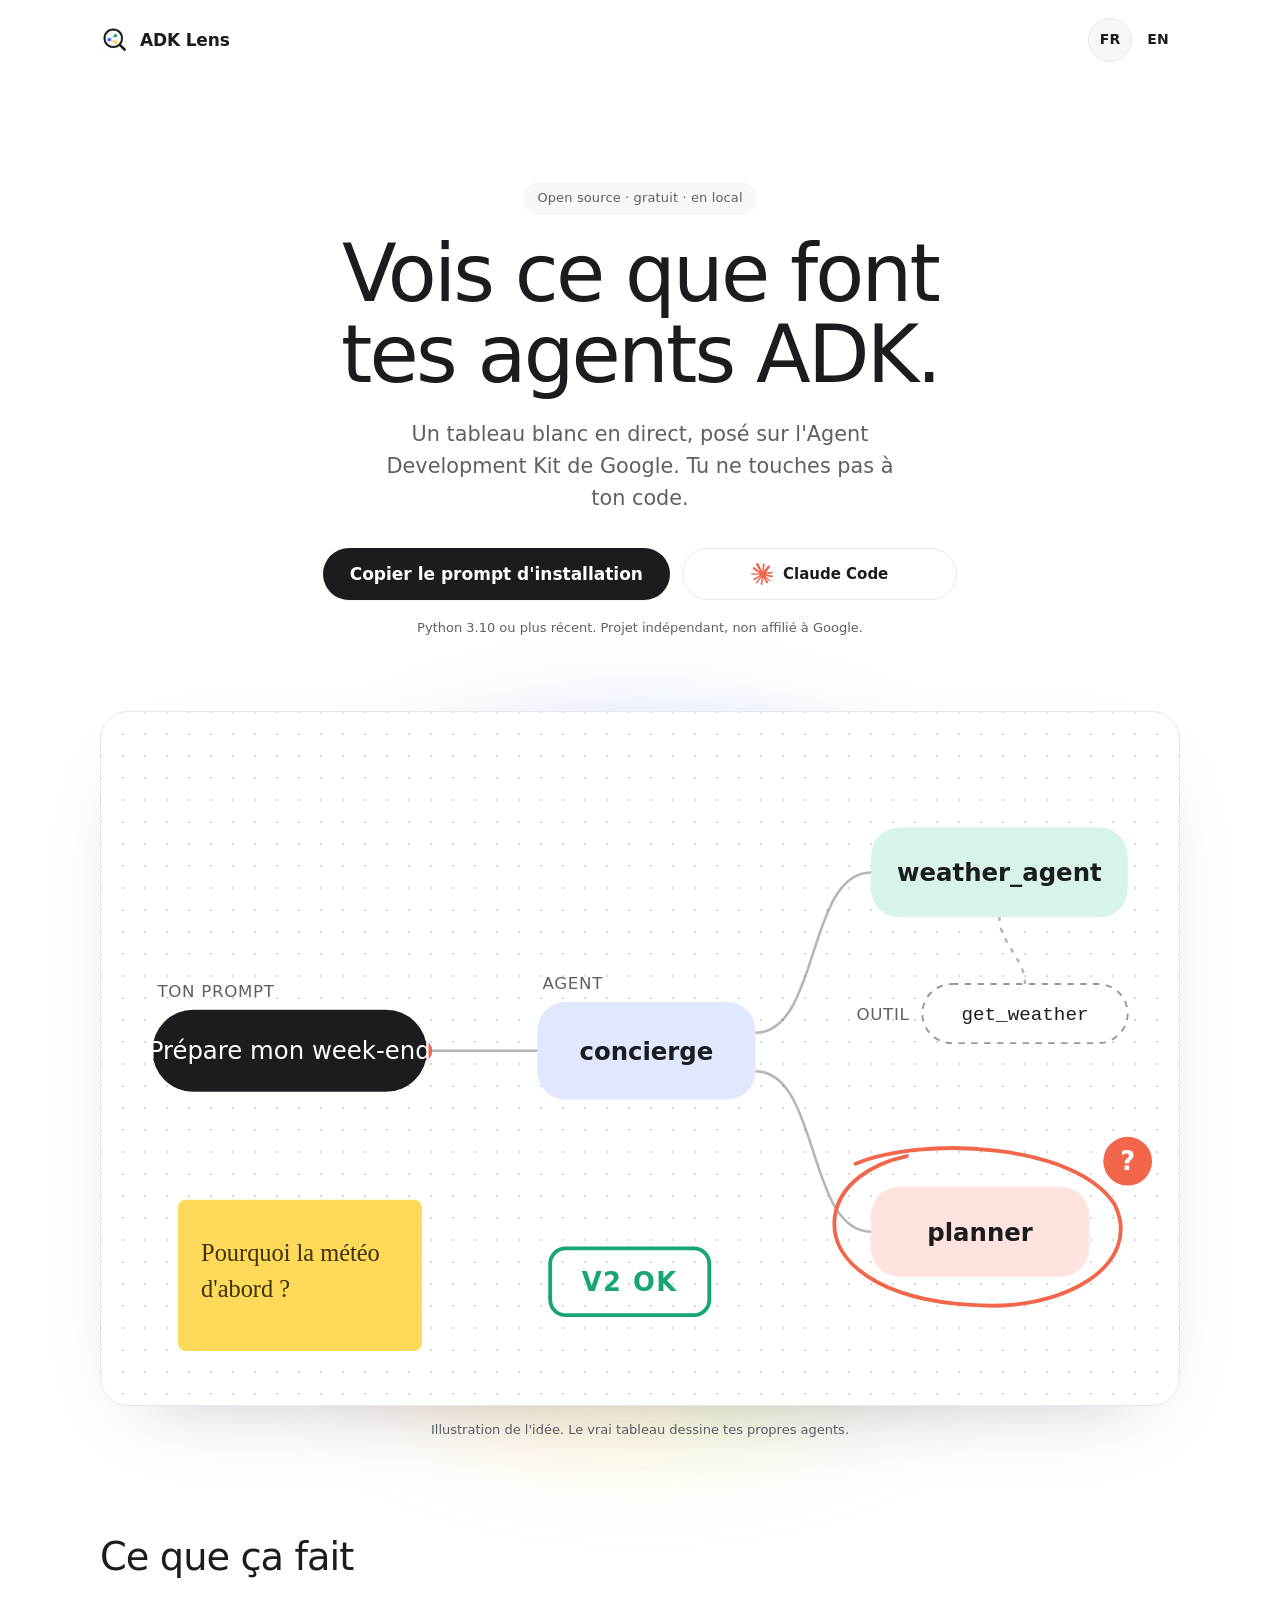
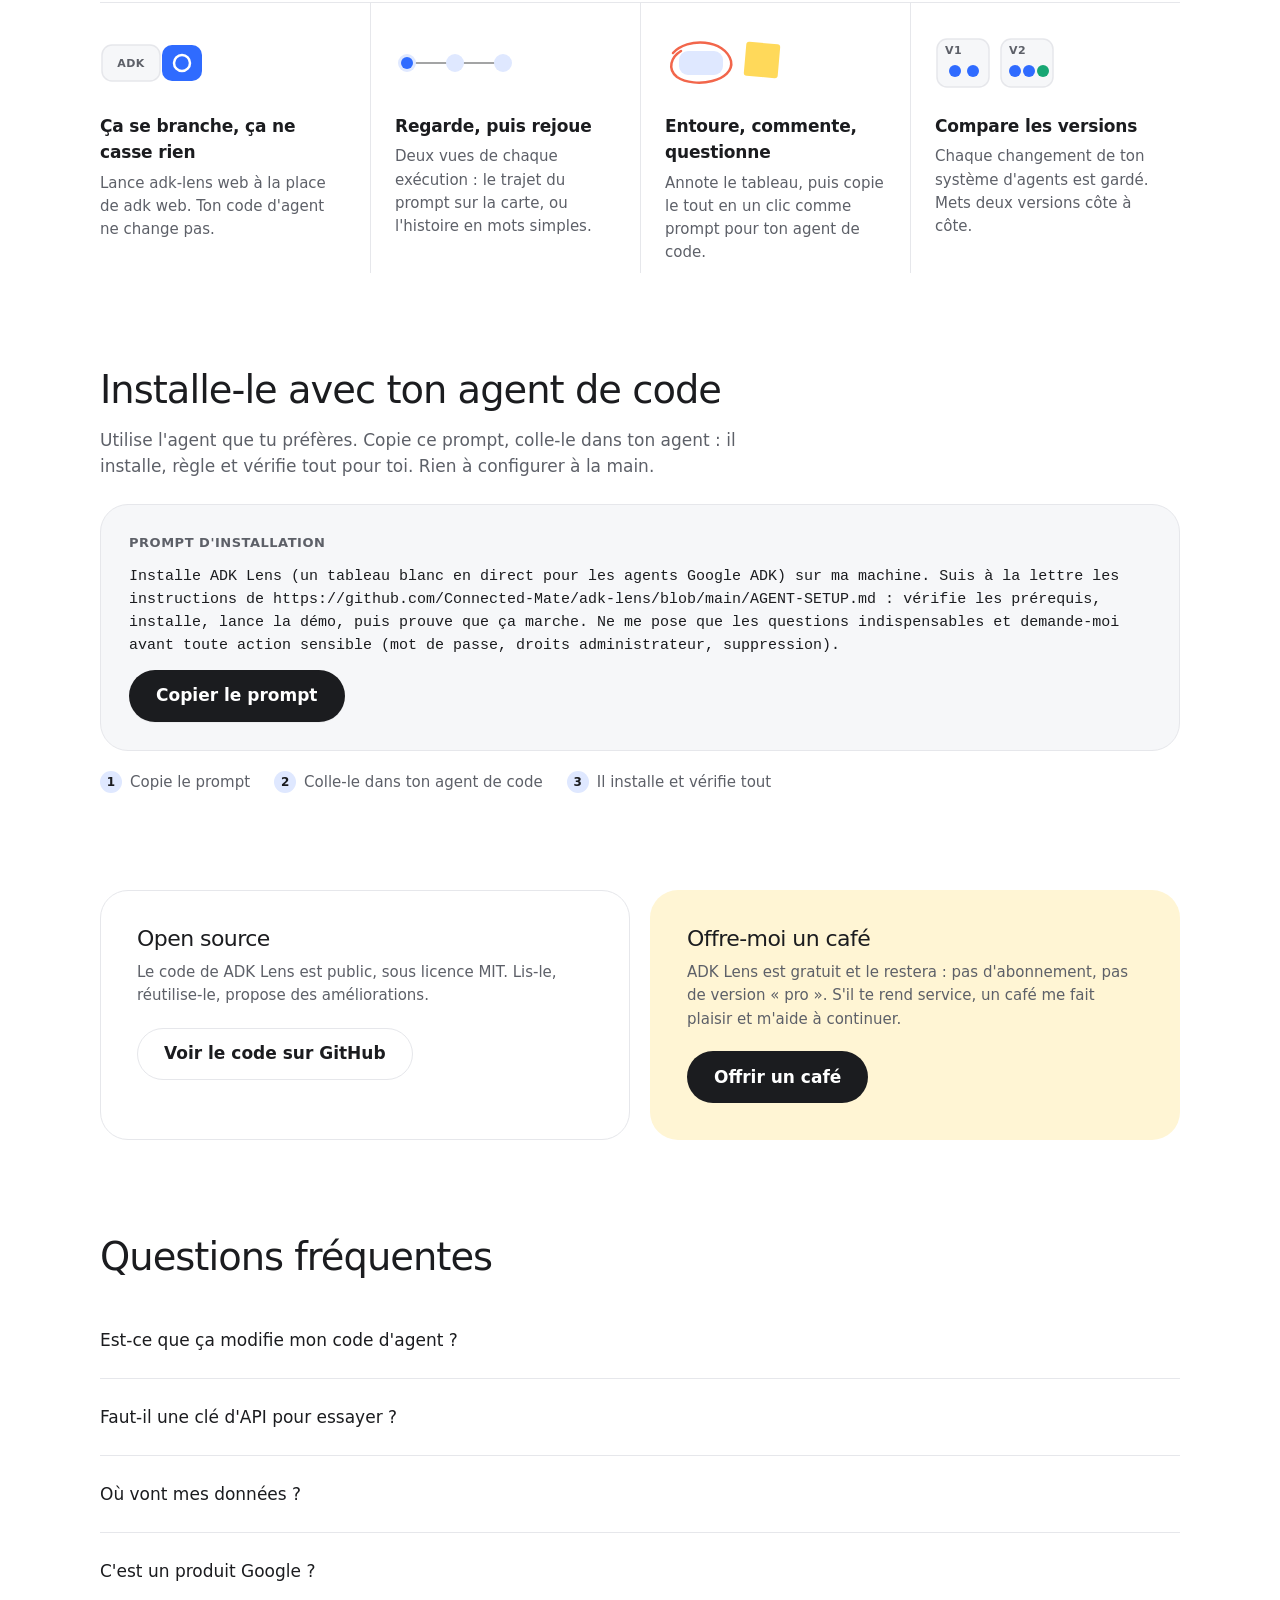
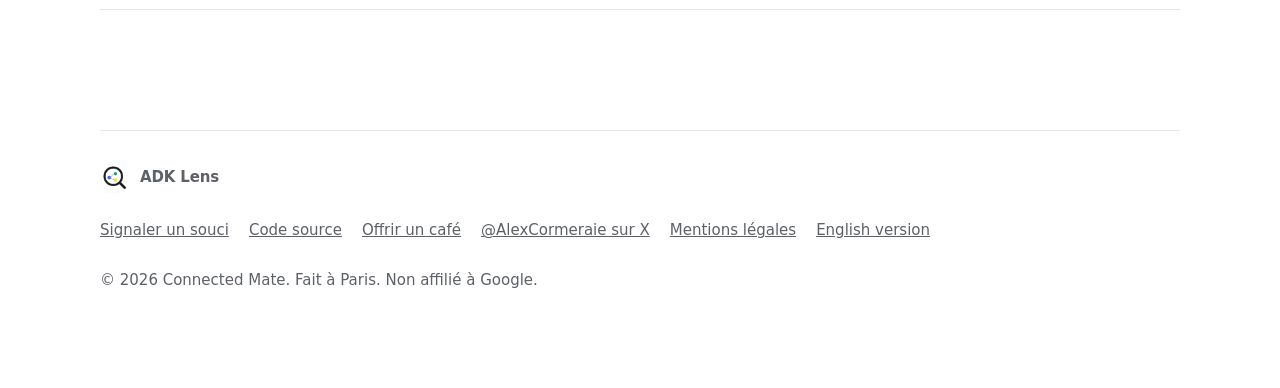
==== docs/fr/index.html @ df06738f "Add public site (EN + FR), agent setup guide and ads kit Co-Authored-By: Claude Fable 5.2 <noreply@a" ====
<!DOCTYPE html>
<html lang="fr" class="no-js">
<head>
<meta charset="utf-8">
<meta name="viewport" content="width=device-width, initial-scale=1, viewport-fit=cover">
<title>ADK Lens — Le tableau blanc en direct de tes agents ADK</title>
<meta name="description" content="ADK Lens affiche en direct la carte de tes agents ADK, rejoue chaque exécution et transforme tes notes en prompt. Open source, en local.">
<meta name="color-scheme" content="light dark">
<link rel="canonical" href="https://connected-mate.github.io/adk-lens/fr/">
<link rel="alternate" hreflang="fr" href="https://connected-mate.github.io/adk-lens/fr/">
<link rel="alternate" hreflang="en" href="https://connected-mate.github.io/adk-lens/">
<link rel="alternate" hreflang="x-default" href="https://connected-mate.github.io/adk-lens/">
<link rel="icon" href="../assets/favicon-32.png" sizes="32x32" type="image/png">
<link rel="icon" href="../assets/icon-192.png" sizes="192x192" type="image/png">
<link rel="apple-touch-icon" href="../assets/apple-touch-icon.png">
<link rel="manifest" href="../site.webmanifest">
<meta property="og:type" content="website">
<meta property="og:site_name" content="ADK Lens">
<meta property="og:locale" content="fr_FR">
<meta property="og:locale:alternate" content="en_US">
<meta property="og:url" content="https://connected-mate.github.io/adk-lens/fr/">
<meta property="og:title" content="ADK Lens — Le tableau blanc en direct de tes agents ADK">
<meta property="og:description" content="ADK Lens affiche en direct la carte de tes agents ADK, rejoue chaque exécution et transforme tes notes en prompt. Open source, en local.">
<meta property="og:image" content="https://connected-mate.github.io/adk-lens/assets/og-fr.jpg">
<meta property="og:image:width" content="1200">
<meta property="og:image:height" content="630">
<meta property="og:image:alt" content="ADK Lens : le tableau blanc en direct de tes agents ADK">
<meta name="twitter:card" content="summary_large_image">
<meta name="twitter:title" content="ADK Lens — Le tableau blanc en direct de tes agents ADK">
<meta name="twitter:description" content="ADK Lens affiche en direct la carte de tes agents ADK, rejoue chaque exécution et transforme tes notes en prompt. Open source, en local.">
<meta name="twitter:image" content="https://connected-mate.github.io/adk-lens/assets/og-fr.jpg">
<link rel="stylesheet" href="../style.css">
<link rel="stylesheet" href="../lens.css">
<style>@media (prefers-color-scheme: light){:root{--accent:#2f6bff;--accent-ink:#ffffff;--bg:#ffffff;--ink:#1b1c1f}}@media (prefers-color-scheme: dark){:root{--bg:#101216;--ink:#eceef2}}</style>
<script>
document.documentElement.classList.replace('no-js', 'js');
</script>
<script type="application/ld+json">
{
  "@context": "https://schema.org",
  "@type": "SoftwareApplication",
  "name": "ADK Lens",
  "applicationCategory": "DeveloperApplication",
  "operatingSystem": "Python 3.10 ou plus récent. Projet indépendant, non affilié à Google.",
  "description": "ADK Lens affiche en direct la carte de tes agents ADK, rejoue chaque exécution et transforme tes notes en prompt. Open source, en local.",
  "url": "https://connected-mate.github.io/adk-lens/fr/",
  "image": "https://connected-mate.github.io/adk-lens/assets/og-fr.jpg",
  "inLanguage": [
    "fr",
    "en"
  ],
  "isAccessibleForFree": true,
  "publisher": {
    "@type": "Organization",
    "name": "Connected Mate",
    "url": "https://connectedmate.com"
  },
  "author": {
    "@type": "Person",
    "name": "Alexandre Cormeraie",
    "url": "https://cormeraie.fr"
  },
  "offers": {
    "@type": "Offer",
    "price": "0",
    "priceCurrency": "EUR"
  },
  "license": "https://spdx.org/licenses/MIT.html",
  "codeRepository": "https://github.com/Connected-Mate/adk-lens"
}
</script>
</head>
<body>
<a class="skip" href="#content">Aller au contenu</a>
<header class="wrap top">
  <a class="mark" href="./" aria-label="ADK Lens, accueil"><img src="../assets/icon-192.png" alt="" width="30" height="30"><span>ADK Lens</span></a>
  <nav class="langs" aria-label="Langue">
    <span aria-current="true">FR</span>
    <a href="../" data-lang="en" data-lang-key="adk-lens-lang" hreflang="en" lang="en" aria-label="English version">EN</a>
  </nav>
</header>
<main id="content">
<section class="wrap hero" aria-labelledby="title">
  <p class="badge">Open source · gratuit · en local</p>
  <h1 class="display" id="title">Vois ce que font tes agents ADK.</h1>
  <p class="lede">Un tableau blanc en direct, posé sur l&#x27;Agent Development Kit de Google. Tu ne touches pas à ton code.</p>
  <div class="cta"><button class="btn btn--go btn--lg" type="button" data-copy="Installe ADK Lens (un tableau blanc en direct pour les agents Google ADK) sur ma machine. Suis à la lettre les instructions de https://github.com/Connected-Mate/adk-lens/blob/main/AGENT-SETUP.md : vérifie les prérequis, installe, lance la démo, puis prouve que ça marche. Ne me pose que les questions indispensables et demande-moi avant toute action sensible (mot de passe, droits administrateur, suppression)." data-copied="Prompt copié — colle-le dans ton agent">Copier le prompt d'installation</button><div class="rot"><div class="rot__list" aria-hidden="true"><span class="rot__item"><svg viewBox="0 0 24 24" width="22" height="22" fill="currentColor" aria-hidden="true" focusable="false"><path d="m4.7144 15.9555 4.7174-2.6471.079-.2307-.079-.1275h-.2307l-.7893-.0486-2.6956-.0729-2.3375-.0971-2.2646-.1214-.5707-.1215-.5343-.7042.0546-.3522.4797-.3218.686.0608 1.5179.1032 2.2767.1578 1.6514.0972 2.4468.255h.3886l.0546-.1579-.1336-.0971-.1032-.0972L6.973 9.8356l-2.55-1.6879-1.3356-.9714-.7225-.4918-.3643-.4614-.1578-1.0078.6557-.7225.8803.0607.2246.0607.8925.686 1.9064 1.4754 2.4893 1.8336.3643.3035.1457-.1032.0182-.0728-.164-.2733-1.3539-2.4467-1.445-2.4893-.6435-1.032-.17-.6194c-.0607-.255-.1032-.4674-.1032-.7285L6.287.1335 6.6997 0l.9957.1336.419.3642.6192 1.4147 1.0018 2.2282 1.5543 3.0296.4553.8985.2429.8318.091.255h.1579v-.1457l.1275-1.706.2368-2.0947.2307-2.6957.0789-.7589.3764-.9107.7468-.4918.5828.2793.4797.686-.0668.4433-.2853 1.8517-.5586 2.9021-.3643 1.9429h.2125l.2429-.2429.9835-1.3053 1.6514-2.0643.7286-.8196.85-.9046.5464-.4311h1.0321l.759 1.1293-.34 1.1657-1.0625 1.3478-.8804 1.1414-1.2628 1.7-.7893 1.36.0729.1093.1882-.0183 2.8535-.607 1.5421-.2794 1.8396-.3157.8318.3886.091.3946-.3278.8075-1.967.4857-2.3072.4614-3.4364.8136-.0425.0304.0486.0607 1.5482.1457.6618.0364h1.621l3.0175.2247.7892.522.4736.6376-.079.4857-1.2142.6193-1.6393-.3886-3.825-.9107-1.3113-.3279h-.1822v.1093l1.0929 1.0686 2.0035 1.8092 2.5075 2.3314.1275.5768-.3218.4554-.34-.0486-2.2039-1.6575-.85-.7468-1.9246-1.621h-.1275v.17l.4432.6496 2.3436 3.5214.1214 1.0807-.17.3521-.6071.2125-.6679-.1214-1.3721-1.9246L14.38 17.959l-1.1414-1.9428-.1397.079-.674 7.2552-.3156.3703-.7286.2793-.6071-.4614-.3218-.7468.3218-1.4753.3886-1.9246.3157-1.53.2853-1.9004.17-.6314-.0121-.0425-.1397.0182-1.4328 1.9672-2.1796 2.9446-1.7243 1.8456-.4128.164-.7164-.3704.0667-.6618.4008-.5889 2.386-3.0357 1.4389-1.882.929-1.0868-.0062-.1579h-.0546l-6.3385 4.1164-1.1293.1457-.4857-.4554.0608-.7467.2307-.2429 1.9064-1.3114Z"/></svg>Claude Code</span><span class="rot__item"><svg viewBox="0 0 24 24" width="22" height="22" fill="currentColor" aria-hidden="true" focusable="false"><path d="M22.2819 9.8211a5.9847 5.9847 0 0 0-.5157-4.9108 6.0462 6.0462 0 0 0-6.5098-2.9A6.0651 6.0651 0 0 0 4.9807 4.1818a5.9847 5.9847 0 0 0-3.9977 2.9 6.0462 6.0462 0 0 0 .7427 7.0966 5.98 5.98 0 0 0 .511 4.9107 6.051 6.051 0 0 0 6.5146 2.9001A5.9847 5.9847 0 0 0 13.2599 24a6.0557 6.0557 0 0 0 5.7718-4.2058 5.9894 5.9894 0 0 0 3.9977-2.9001 6.0557 6.0557 0 0 0-.7475-7.0729zm-9.022 12.6081a4.4755 4.4755 0 0 1-2.8764-1.0408l.1419-.0804 4.7783-2.7582a.7948.7948 0 0 0 .3927-.6813v-6.7369l2.02 1.1686a.071.071 0 0 1 .038.052v5.5826a4.504 4.504 0 0 1-4.4945 4.4944zm-9.6607-4.1254a4.4708 4.4708 0 0 1-.5346-3.0137l.142.0852 4.783 2.7582a.7712.7712 0 0 0 .7806 0l5.8428-3.3685v2.3324a.0804.0804 0 0 1-.0332.0615L9.74 19.9502a4.4992 4.4992 0 0 1-6.1408-1.6464zM2.3408 7.8956a4.485 4.485 0 0 1 2.3655-1.9728V11.6a.7664.7664 0 0 0 .3879.6765l5.8144 3.3543-2.0201 1.1685a.0757.0757 0 0 1-.071 0l-4.8303-2.7865A4.504 4.504 0 0 1 2.3408 7.872zm16.5963 3.8558L13.1038 8.364 15.1192 7.2a.0757.0757 0 0 1 .071 0l4.8303 2.7913a4.4944 4.4944 0 0 1-.6765 8.1042v-5.6772a.79.79 0 0 0-.407-.667zm2.0107-3.0231l-.142-.0852-4.7735-2.7818a.7759.7759 0 0 0-.7854 0L9.409 9.2297V6.8974a.0662.0662 0 0 1 .0284-.0615l4.8303-2.7866a4.4992 4.4992 0 0 1 6.6802 4.66zM8.3065 12.863l-2.02-1.1638a.0804.0804 0 0 1-.038-.0567V6.0742a4.4992 4.4992 0 0 1 7.3757-3.4537l-.142.0805L8.704 5.459a.7948.7948 0 0 0-.3927.6813zm1.0976-2.3654l2.602-1.4998 2.6069 1.4998v2.9994l-2.5974 1.4997-2.6067-1.4997Z"/></svg>Codex</span><span class="rot__item"><svg viewBox="0 0 24 24" width="22" height="22" fill="currentColor" aria-hidden="true" focusable="false"><path d="M11.04 19.32Q12 21.51 12 24q0-2.49.93-4.68.96-2.19 2.58-3.81t3.81-2.55Q21.51 12 24 12q-2.49 0-4.68-.93a12.3 12.3 0 0 1-3.81-2.58 12.3 12.3 0 0 1-2.58-3.81Q12 2.49 12 0q0 2.49-.96 4.68-.93 2.19-2.55 3.81a12.3 12.3 0 0 1-3.81 2.58Q2.49 12 0 12q2.49 0 4.68.96 2.19.93 3.81 2.55t2.55 3.81"/></svg>Antigravity · Gemini CLI</span><span class="rot__item"><span class="rot__mono">C</span>Cursor</span><span class="rot__item"><svg viewBox="0 0 24 24" width="22" height="22" fill="currentColor" aria-hidden="true" focusable="false"><path d="M23.922 16.997C23.061 18.492 18.063 22.02 12 22.02 5.937 22.02.939 18.492.078 16.997A.641.641 0 0 1 0 16.741v-2.869a.883.883 0 0 1 .053-.22c.372-.935 1.347-2.292 2.605-2.656.167-.429.414-1.055.644-1.517a10.098 10.098 0 0 1-.052-1.086c0-1.331.282-2.499 1.132-3.368.397-.406.89-.717 1.474-.952C7.255 2.937 9.248 1.98 11.978 1.98c2.731 0 4.767.957 6.166 2.093.584.235 1.077.546 1.474.952.85.869 1.132 2.037 1.132 3.368 0 .368-.014.733-.052 1.086.23.462.477 1.088.644 1.517 1.258.364 2.233 1.721 2.605 2.656a.841.841 0 0 1 .053.22v2.869a.641.641 0 0 1-.078.256Zm-11.75-5.992h-.344a4.359 4.359 0 0 1-.355.508c-.77.947-1.918 1.492-3.508 1.492-1.725 0-2.989-.359-3.782-1.259a2.137 2.137 0 0 1-.085-.104L4 11.746v6.585c1.435.779 4.514 2.179 8 2.179 3.486 0 6.565-1.4 8-2.179v-6.585l-.098-.104s-.033.045-.085.104c-.793.9-2.057 1.259-3.782 1.259-1.59 0-2.738-.545-3.508-1.492a4.359 4.359 0 0 1-.355-.508Zm2.328 3.25c.549 0 1 .451 1 1v2c0 .549-.451 1-1 1-.549 0-1-.451-1-1v-2c0-.549.451-1 1-1Zm-5 0c.549 0 1 .451 1 1v2c0 .549-.451 1-1 1-.549 0-1-.451-1-1v-2c0-.549.451-1 1-1Zm3.313-6.185c.136 1.057.403 1.913.878 2.497.442.544 1.134.938 2.344.938 1.573 0 2.292-.337 2.657-.751.384-.435.558-1.15.558-2.361 0-1.14-.243-1.847-.705-2.319-.477-.488-1.319-.862-2.824-1.025-1.487-.161-2.192.138-2.533.529-.269.307-.437.808-.438 1.578v.021c0 .265.021.562.063.893Zm-1.626 0c.042-.331.063-.628.063-.894v-.02c-.001-.77-.169-1.271-.438-1.578-.341-.391-1.046-.69-2.533-.529-1.505.163-2.347.537-2.824 1.025-.462.472-.705 1.179-.705 2.319 0 1.211.175 1.926.558 2.361.365.414 1.084.751 2.657.751 1.21 0 1.902-.394 2.344-.938.475-.584.742-1.44.878-2.497Z"/></svg>GitHub Copilot</span><span class="rot__item"><svg viewBox="0 0 24 24" width="22" height="22" fill="currentColor" aria-hidden="true" focusable="false"><path d="M23.55 5.067c-1.2038-.002-2.1806.973-2.1806 2.1765v4.8676c0 .972-.8035 1.7594-1.7597 1.7594-.568 0-1.1352-.286-1.4718-.7659l-4.9713-7.1003c-.4125-.5896-1.0837-.941-1.8103-.941-1.1334 0-2.1533.9635-2.1533 2.153v4.8957c0 .972-.7969 1.7594-1.7596 1.7594-.57 0-1.1363-.286-1.4728-.7658L.4076 5.1598C.2822 4.9798 0 5.0688 0 5.2882v4.2452c0 .2147.0656.4228.1884.599l5.4748 7.8183c.3234.462.8006.8052 1.3509.9298 1.3771.313 2.6446-.747 2.6446-2.0977v-4.893c0-.972.7875-1.7593 1.7596-1.7593h.003a1.798 1.798 0 0 1 1.4718.7658l4.9723 7.0994c.4135.5905 1.05.941 1.8093.941 1.1587 0 2.1515-.9645 2.1515-2.153v-4.8948c0-.972.7875-1.7594 1.7596-1.7594h.194a.22.22 0 0 0 .2204-.2202v-4.622a.22.22 0 0 0-.2203-.2203Z"/></svg>Windsurf</span><span class="rot__item"><span class="rot__mono">+</span>n&#x27;importe quel agent</span><span class="rot__item rot__item--dup"><svg viewBox="0 0 24 24" width="22" height="22" fill="currentColor" aria-hidden="true" focusable="false"><path d="m4.7144 15.9555 4.7174-2.6471.079-.2307-.079-.1275h-.2307l-.7893-.0486-2.6956-.0729-2.3375-.0971-2.2646-.1214-.5707-.1215-.5343-.7042.0546-.3522.4797-.3218.686.0608 1.5179.1032 2.2767.1578 1.6514.0972 2.4468.255h.3886l.0546-.1579-.1336-.0971-.1032-.0972L6.973 9.8356l-2.55-1.6879-1.3356-.9714-.7225-.4918-.3643-.4614-.1578-1.0078.6557-.7225.8803.0607.2246.0607.8925.686 1.9064 1.4754 2.4893 1.8336.3643.3035.1457-.1032.0182-.0728-.164-.2733-1.3539-2.4467-1.445-2.4893-.6435-1.032-.17-.6194c-.0607-.255-.1032-.4674-.1032-.7285L6.287.1335 6.6997 0l.9957.1336.419.3642.6192 1.4147 1.0018 2.2282 1.5543 3.0296.4553.8985.2429.8318.091.255h.1579v-.1457l.1275-1.706.2368-2.0947.2307-2.6957.0789-.7589.3764-.9107.7468-.4918.5828.2793.4797.686-.0668.4433-.2853 1.8517-.5586 2.9021-.3643 1.9429h.2125l.2429-.2429.9835-1.3053 1.6514-2.0643.7286-.8196.85-.9046.5464-.4311h1.0321l.759 1.1293-.34 1.1657-1.0625 1.3478-.8804 1.1414-1.2628 1.7-.7893 1.36.0729.1093.1882-.0183 2.8535-.607 1.5421-.2794 1.8396-.3157.8318.3886.091.3946-.3278.8075-1.967.4857-2.3072.4614-3.4364.8136-.0425.0304.0486.0607 1.5482.1457.6618.0364h1.621l3.0175.2247.7892.522.4736.6376-.079.4857-1.2142.6193-1.6393-.3886-3.825-.9107-1.3113-.3279h-.1822v.1093l1.0929 1.0686 2.0035 1.8092 2.5075 2.3314.1275.5768-.3218.4554-.34-.0486-2.2039-1.6575-.85-.7468-1.9246-1.621h-.1275v.17l.4432.6496 2.3436 3.5214.1214 1.0807-.17.3521-.6071.2125-.6679-.1214-1.3721-1.9246L14.38 17.959l-1.1414-1.9428-.1397.079-.674 7.2552-.3156.3703-.7286.2793-.6071-.4614-.3218-.7468.3218-1.4753.3886-1.9246.3157-1.53.2853-1.9004.17-.6314-.0121-.0425-.1397.0182-1.4328 1.9672-2.1796 2.9446-1.7243 1.8456-.4128.164-.7164-.3704.0667-.6618.4008-.5889 2.386-3.0357 1.4389-1.882.929-1.0868-.0062-.1579h-.0546l-6.3385 4.1164-1.1293.1457-.4857-.4554.0608-.7467.2307-.2429 1.9064-1.3114Z"/></svg>Claude Code</span></div><span class="sr-only">Fonctionne avec Claude Code, Codex, Antigravity et Gemini CLI, Cursor, GitHub Copilot, Windsurf, ou n&#x27;importe quel agent de code.</span></div></div>
  <p class="fine">Python 3.10 ou plus récent. Projet indépendant, non affilié à Google.</p>
  <p class="fine" data-download-note hidden></p>
  <figure class="board"><div class="board__frame"><svg viewBox="0 0 840 540" role="img" aria-label="Illustration : un tableau blanc où un prompt passe d&#x27;un agent à l&#x27;autre, avec un post-it, un agent entouré et un tampon de version.">
  <path class="b-line" d="M250 264 L340 264"/>
  <path class="b-line" d="M510 250 C560 250 550 125 600 125"/>
  <path class="b-line" d="M510 280 C560 280 550 405 600 405"/>
  <path class="b-line" d="M700 160 C700 180 720 192 720 212" stroke-dasharray="2 7"/>
  <circle class="b-dot b-dot--a" r="8"/>
  <circle class="b-dot b-dot--b" r="8"/>
  <text class="b-sub" x="44" y="222">TON PROMPT</text>
  <g class="b-node b-prompt"><rect x="40" y="232" width="214" height="64" rx="32"/><text x="147" y="270" text-anchor="middle">Prépare mon week-end</text></g>
  <text class="b-sub" x="344" y="216">AGENT</text>
  <g class="b-node b-blue"><rect x="340" y="226" width="170" height="76" rx="22"/><rect class="b-ring b-ring--1" x="334" y="220" width="182" height="88" rx="27"/><text x="425" y="271" text-anchor="middle">concierge</text></g>
  <g class="b-node b-green"><rect x="600" y="90" width="200" height="70" rx="22"/><rect class="b-ring b-ring--2" x="594" y="84" width="212" height="82" rx="27"/><text x="700" y="132" text-anchor="middle">weather_agent</text></g>
  <g class="b-node b-tool"><rect x="640" y="212" width="160" height="46" rx="23"/><text x="720" y="240" text-anchor="middle">get_weather</text></g>
  <text class="b-sub" x="630" y="240" text-anchor="end">OUTIL</text>
  <g class="b-node b-coral"><rect x="600" y="370" width="170" height="70" rx="22"/><rect class="b-ring b-ring--3" x="594" y="364" width="182" height="82" rx="27"/><text x="685" y="412" text-anchor="middle">planner</text></g>
  <path class="b-circle" d="M588 352 C640 330 760 336 790 384 C812 430 752 468 678 462 C610 458 566 430 572 392 C576 368 600 352 628 346"/>
  <g class="b-q"><circle cx="800" cy="350" r="19"/><text x="800" y="357" text-anchor="middle">?</text></g>
  <g class="b-sticky"><rect x="60" y="380" width="190" height="118" rx="6"/><text x="78" y="428">Pourquoi la météo</text><text x="78" y="456">d&#x27;abord ?</text></g>
  <g class="b-stamp"><rect x="350" y="418" width="124" height="52" rx="12"/><text x="412" y="451" text-anchor="middle">V2 OK</text></g>
</svg></div><figcaption>Illustration de l&#x27;idée. Le vrai tableau dessine tes propres agents.</figcaption></figure>
</section>
<section class="wrap section" id="features" data-reveal aria-labelledby="features-title">
  <h2 class="h2" id="features-title">Ce que ça fait</h2>
  <ul class="features" role="list">
    <li class="feature"><svg viewBox="0 0 120 64" aria-hidden="true"><rect class="m-paper" x="2" y="14" width="58" height="36" rx="10"/><text class="m-txt" x="31" y="36" text-anchor="middle">ADK</text><g class="m-plug"><rect class="m-blue" x="62" y="14" width="40" height="36" rx="10"/><circle cx="82" cy="32" r="8" fill="none" stroke="#fff" stroke-width="2.5"/></g></svg><h3>Ça se branche, ça ne casse rien</h3><p>Lance adk-lens web à la place de adk web. Ton code d&#x27;agent ne change pas.</p></li>
    <li class="feature"><svg viewBox="0 0 120 64" aria-hidden="true"><path class="m-stroke" d="M12 32 H108"/><circle class="m-soft" cx="12" cy="32" r="9"/><circle class="m-soft" cx="60" cy="32" r="9"/><circle class="m-soft" cx="108" cy="32" r="9"/><circle class="m-blue m-run" cx="12" cy="32" r="6"/></svg><h3>Regarde, puis rejoue</h3><p>Deux vues de chaque exécution : le trajet du prompt sur la carte, ou l&#x27;histoire en mots simples.</p></li>
    <li class="feature"><svg viewBox="0 0 120 64" aria-hidden="true"><rect class="m-soft" x="14" y="20" width="44" height="24" rx="9"/><path class="m-draw" d="M8 22 C22 6 60 8 66 30 C70 50 30 58 12 46 C2 38 6 26 16 20"/><rect class="m-yellow" x="80" y="12" width="34" height="34" rx="3" transform="rotate(5 97 29)"/></svg><h3>Entoure, commente, questionne</h3><p>Annote le tableau, puis copie le tout en un clic comme prompt pour ton agent de code.</p></li>
    <li class="feature"><svg viewBox="0 0 120 64" aria-hidden="true"><rect class="m-paper" x="2" y="8" width="52" height="48" rx="10"/><rect class="m-paper" x="66" y="8" width="52" height="48" rx="10"/><text class="m-txt" x="10" y="23">V1</text><text class="m-txt" x="74" y="23">V2</text><circle class="m-blue" cx="20" cy="40" r="6"/><circle class="m-blue" cx="38" cy="40" r="6"/><circle class="m-blue" cx="80" cy="40" r="6"/><circle class="m-blue" cx="94" cy="40" r="6"/><circle class="m-green m-blink" cx="108" cy="40" r="6"/></svg><h3>Compare les versions</h3><p>Chaque changement de ton système d&#x27;agents est gardé. Mets deux versions côte à côte.</p></li>
  </ul>
</section>
<section class="wrap section" id="shots" data-shots hidden aria-labelledby="shots-title">
  <h2 class="h2" id="shots-title">En vrai</h2>
  <div class="shots">
    <figure class="shot" data-shot="../assets/shot-map.png" data-alt="Capture d&#x27;ADK Lens : la carte des agents et des outils." hidden><figcaption>La carte de tes agents et de tes outils.</figcaption></figure>
    <figure class="shot" data-shot="../assets/shot-linear.png" data-alt="Capture d&#x27;ADK Lens : la vue linéaire d&#x27;une exécution." hidden><figcaption>Une exécution, racontée en mots simples.</figcaption></figure>
    <figure class="shot" data-shot="../assets/shot-notes.png" data-alt="Capture d&#x27;ADK Lens : des notes sur le tableau." hidden><figcaption>Tes notes, prêtes à copier comme prompt.</figcaption></figure>
  </div>
</section>
<section class="wrap section agent-setup" id="agent" aria-labelledby="agent-title" data-reveal>
  <h2 class="h2" id="agent-title">Installe-le avec ton agent de code</h2>
  <p class="section__lede">Utilise l'agent que tu préfères. Copie ce prompt, colle-le dans ton agent : il installe, règle et vérifie tout pour toi. Rien à configurer à la main.</p>
  <ul class="agents" role="list"><li class="agent"><svg viewBox="0 0 24 24" width="22" height="22" fill="currentColor" aria-hidden="true" focusable="false"><path d="m4.7144 15.9555 4.7174-2.6471.079-.2307-.079-.1275h-.2307l-.7893-.0486-2.6956-.0729-2.3375-.0971-2.2646-.1214-.5707-.1215-.5343-.7042.0546-.3522.4797-.3218.686.0608 1.5179.1032 2.2767.1578 1.6514.0972 2.4468.255h.3886l.0546-.1579-.1336-.0971-.1032-.0972L6.973 9.8356l-2.55-1.6879-1.3356-.9714-.7225-.4918-.3643-.4614-.1578-1.0078.6557-.7225.8803.0607.2246.0607.8925.686 1.9064 1.4754 2.4893 1.8336.3643.3035.1457-.1032.0182-.0728-.164-.2733-1.3539-2.4467-1.445-2.4893-.6435-1.032-.17-.6194c-.0607-.255-.1032-.4674-.1032-.7285L6.287.1335 6.6997 0l.9957.1336.419.3642.6192 1.4147 1.0018 2.2282 1.5543 3.0296.4553.8985.2429.8318.091.255h.1579v-.1457l.1275-1.706.2368-2.0947.2307-2.6957.0789-.7589.3764-.9107.7468-.4918.5828.2793.4797.686-.0668.4433-.2853 1.8517-.5586 2.9021-.3643 1.9429h.2125l.2429-.2429.9835-1.3053 1.6514-2.0643.7286-.8196.85-.9046.5464-.4311h1.0321l.759 1.1293-.34 1.1657-1.0625 1.3478-.8804 1.1414-1.2628 1.7-.7893 1.36.0729.1093.1882-.0183 2.8535-.607 1.5421-.2794 1.8396-.3157.8318.3886.091.3946-.3278.8075-1.967.4857-2.3072.4614-3.4364.8136-.0425.0304.0486.0607 1.5482.1457.6618.0364h1.621l3.0175.2247.7892.522.4736.6376-.079.4857-1.2142.6193-1.6393-.3886-3.825-.9107-1.3113-.3279h-.1822v.1093l1.0929 1.0686 2.0035 1.8092 2.5075 2.3314.1275.5768-.3218.4554-.34-.0486-2.2039-1.6575-.85-.7468-1.9246-1.621h-.1275v.17l.4432.6496 2.3436 3.5214.1214 1.0807-.17.3521-.6071.2125-.6679-.1214-1.3721-1.9246L14.38 17.959l-1.1414-1.9428-.1397.079-.674 7.2552-.3156.3703-.7286.2793-.6071-.4614-.3218-.7468.3218-1.4753.3886-1.9246.3157-1.53.2853-1.9004.17-.6314-.0121-.0425-.1397.0182-1.4328 1.9672-2.1796 2.9446-1.7243 1.8456-.4128.164-.7164-.3704.0667-.6618.4008-.5889 2.386-3.0357 1.4389-1.882.929-1.0868-.0062-.1579h-.0546l-6.3385 4.1164-1.1293.1457-.4857-.4554.0608-.7467.2307-.2429 1.9064-1.3114Z"/></svg><span>Claude Code</span></li><li class="agent"><svg viewBox="0 0 24 24" width="22" height="22" fill="currentColor" aria-hidden="true" focusable="false"><path d="M22.2819 9.8211a5.9847 5.9847 0 0 0-.5157-4.9108 6.0462 6.0462 0 0 0-6.5098-2.9A6.0651 6.0651 0 0 0 4.9807 4.1818a5.9847 5.9847 0 0 0-3.9977 2.9 6.0462 6.0462 0 0 0 .7427 7.0966 5.98 5.98 0 0 0 .511 4.9107 6.051 6.051 0 0 0 6.5146 2.9001A5.9847 5.9847 0 0 0 13.2599 24a6.0557 6.0557 0 0 0 5.7718-4.2058 5.9894 5.9894 0 0 0 3.9977-2.9001 6.0557 6.0557 0 0 0-.7475-7.0729zm-9.022 12.6081a4.4755 4.4755 0 0 1-2.8764-1.0408l.1419-.0804 4.7783-2.7582a.7948.7948 0 0 0 .3927-.6813v-6.7369l2.02 1.1686a.071.071 0 0 1 .038.052v5.5826a4.504 4.504 0 0 1-4.4945 4.4944zm-9.6607-4.1254a4.4708 4.4708 0 0 1-.5346-3.0137l.142.0852 4.783 2.7582a.7712.7712 0 0 0 .7806 0l5.8428-3.3685v2.3324a.0804.0804 0 0 1-.0332.0615L9.74 19.9502a4.4992 4.4992 0 0 1-6.1408-1.6464zM2.3408 7.8956a4.485 4.485 0 0 1 2.3655-1.9728V11.6a.7664.7664 0 0 0 .3879.6765l5.8144 3.3543-2.0201 1.1685a.0757.0757 0 0 1-.071 0l-4.8303-2.7865A4.504 4.504 0 0 1 2.3408 7.872zm16.5963 3.8558L13.1038 8.364 15.1192 7.2a.0757.0757 0 0 1 .071 0l4.8303 2.7913a4.4944 4.4944 0 0 1-.6765 8.1042v-5.6772a.79.79 0 0 0-.407-.667zm2.0107-3.0231l-.142-.0852-4.7735-2.7818a.7759.7759 0 0 0-.7854 0L9.409 9.2297V6.8974a.0662.0662 0 0 1 .0284-.0615l4.8303-2.7866a4.4992 4.4992 0 0 1 6.6802 4.66zM8.3065 12.863l-2.02-1.1638a.0804.0804 0 0 1-.038-.0567V6.0742a4.4992 4.4992 0 0 1 7.3757-3.4537l-.142.0805L8.704 5.459a.7948.7948 0 0 0-.3927.6813zm1.0976-2.3654l2.602-1.4998 2.6069 1.4998v2.9994l-2.5974 1.4997-2.6067-1.4997Z"/></svg><span>Codex</span></li><li class="agent"><span class="agent__mono" aria-hidden="true">C</span><span>Cursor</span></li><li class="agent"><svg viewBox="0 0 24 24" width="22" height="22" fill="currentColor" aria-hidden="true" focusable="false"><path d="M11.04 19.32Q12 21.51 12 24q0-2.49.93-4.68.96-2.19 2.58-3.81t3.81-2.55Q21.51 12 24 12q-2.49 0-4.68-.93a12.3 12.3 0 0 1-3.81-2.58 12.3 12.3 0 0 1-2.58-3.81Q12 2.49 12 0q0 2.49-.96 4.68-.93 2.19-2.55 3.81a12.3 12.3 0 0 1-3.81 2.58Q2.49 12 0 12q2.49 0 4.68.96 2.19.93 3.81 2.55t2.55 3.81"/></svg><span>Gemini CLI</span></li><li class="agent"><svg viewBox="0 0 24 24" width="22" height="22" fill="currentColor" aria-hidden="true" focusable="false"><path d="M23.922 16.997C23.061 18.492 18.063 22.02 12 22.02 5.937 22.02.939 18.492.078 16.997A.641.641 0 0 1 0 16.741v-2.869a.883.883 0 0 1 .053-.22c.372-.935 1.347-2.292 2.605-2.656.167-.429.414-1.055.644-1.517a10.098 10.098 0 0 1-.052-1.086c0-1.331.282-2.499 1.132-3.368.397-.406.89-.717 1.474-.952C7.255 2.937 9.248 1.98 11.978 1.98c2.731 0 4.767.957 6.166 2.093.584.235 1.077.546 1.474.952.85.869 1.132 2.037 1.132 3.368 0 .368-.014.733-.052 1.086.23.462.477 1.088.644 1.517 1.258.364 2.233 1.721 2.605 2.656a.841.841 0 0 1 .053.22v2.869a.641.641 0 0 1-.078.256Zm-11.75-5.992h-.344a4.359 4.359 0 0 1-.355.508c-.77.947-1.918 1.492-3.508 1.492-1.725 0-2.989-.359-3.782-1.259a2.137 2.137 0 0 1-.085-.104L4 11.746v6.585c1.435.779 4.514 2.179 8 2.179 3.486 0 6.565-1.4 8-2.179v-6.585l-.098-.104s-.033.045-.085.104c-.793.9-2.057 1.259-3.782 1.259-1.59 0-2.738-.545-3.508-1.492a4.359 4.359 0 0 1-.355-.508Zm2.328 3.25c.549 0 1 .451 1 1v2c0 .549-.451 1-1 1-.549 0-1-.451-1-1v-2c0-.549.451-1 1-1Zm-5 0c.549 0 1 .451 1 1v2c0 .549-.451 1-1 1-.549 0-1-.451-1-1v-2c0-.549.451-1 1-1Zm3.313-6.185c.136 1.057.403 1.913.878 2.497.442.544 1.134.938 2.344.938 1.573 0 2.292-.337 2.657-.751.384-.435.558-1.15.558-2.361 0-1.14-.243-1.847-.705-2.319-.477-.488-1.319-.862-2.824-1.025-1.487-.161-2.192.138-2.533.529-.269.307-.437.808-.438 1.578v.021c0 .265.021.562.063.893Zm-1.626 0c.042-.331.063-.628.063-.894v-.02c-.001-.77-.169-1.271-.438-1.578-.341-.391-1.046-.69-2.533-.529-1.505.163-2.347.537-2.824 1.025-.462.472-.705 1.179-.705 2.319 0 1.211.175 1.926.558 2.361.365.414 1.084.751 2.657.751 1.21 0 1.902-.394 2.344-.938.475-.584.742-1.44.878-2.497Z"/></svg><span>GitHub Copilot</span></li><li class="agent"><svg viewBox="0 0 24 24" width="22" height="22" fill="currentColor" aria-hidden="true" focusable="false"><path d="M23.55 5.067c-1.2038-.002-2.1806.973-2.1806 2.1765v4.8676c0 .972-.8035 1.7594-1.7597 1.7594-.568 0-1.1352-.286-1.4718-.7659l-4.9713-7.1003c-.4125-.5896-1.0837-.941-1.8103-.941-1.1334 0-2.1533.9635-2.1533 2.153v4.8957c0 .972-.7969 1.7594-1.7596 1.7594-.57 0-1.1363-.286-1.4728-.7658L.4076 5.1598C.2822 4.9798 0 5.0688 0 5.2882v4.2452c0 .2147.0656.4228.1884.599l5.4748 7.8183c.3234.462.8006.8052 1.3509.9298 1.3771.313 2.6446-.747 2.6446-2.0977v-4.893c0-.972.7875-1.7593 1.7596-1.7593h.003a1.798 1.798 0 0 1 1.4718.7658l4.9723 7.0994c.4135.5905 1.05.941 1.8093.941 1.1587 0 2.1515-.9645 2.1515-2.153v-4.8948c0-.972.7875-1.7594 1.7596-1.7594h.194a.22.22 0 0 0 .2204-.2202v-4.622a.22.22 0 0 0-.2203-.2203Z"/></svg><span>Windsurf</span></li><li class="agent agent--any"><span>ou n'importe quel agent</span></li></ul>
  <div class="prompt">
    <p class="prompt__label" id="prompt-label">Prompt d'installation</p>
    <pre class="prompt__box" aria-labelledby="prompt-label" tabindex="0"><code>Installe ADK Lens (un tableau blanc en direct pour les agents Google ADK) sur ma machine. Suis à la lettre les instructions de https://github.com/Connected-Mate/adk-lens/blob/main/AGENT-SETUP.md : vérifie les prérequis, installe, lance la démo, puis prouve que ça marche. Ne me pose que les questions indispensables et demande-moi avant toute action sensible (mot de passe, droits administrateur, suppression).</code></pre>
    <button class="btn btn--go btn--lg" type="button" data-copy="Installe ADK Lens (un tableau blanc en direct pour les agents Google ADK) sur ma machine. Suis à la lettre les instructions de https://github.com/Connected-Mate/adk-lens/blob/main/AGENT-SETUP.md : vérifie les prérequis, installe, lance la démo, puis prouve que ça marche. Ne me pose que les questions indispensables et demande-moi avant toute action sensible (mot de passe, droits administrateur, suppression)." data-copied="Prompt copié — colle-le dans ton agent">Copier le prompt</button>
  </div>
  <ol class="agent-steps"><li>Copie le prompt</li><li>Colle-le dans ton agent de code</li><li>Il installe et vérifie tout</li></ol>
</section>
<div class="wrap duo">
<section class="wrap section panel" id="source" aria-labelledby="source-title">
  <h2 class="h2" id="source-title">Open source</h2>
  <p>Le code de ADK Lens est public, sous licence MIT. Lis-le, réutilise-le, propose des améliorations.</p>
  <a class="btn btn--ghost btn--lg" href="https://github.com/Connected-Mate/adk-lens" rel="noopener">Voir le code sur GitHub</a>
</section>
<section class="wrap section coffee" data-reveal id="coffee" aria-labelledby="coffee-title">
  <div class="coffee__panel">
    <svg class="coffee__icon" viewBox="0 0 24 24" width="40" height="40" fill="none" stroke="currentColor" stroke-width="1.8" stroke-linecap="round" stroke-linejoin="round" aria-hidden="true"><path d="M4 9h12v5a5 5 0 0 1-5 5H9a5 5 0 0 1-5-5V9Z"/><path d="M16 11h1.5a2.5 2.5 0 0 1 0 5H16"/><path d="M8 3c0 1.5 1 1.5 1 3M12 3c0 1.5 1 1.5 1 3"/></svg>
    <div>
      <h2 class="h2" id="coffee-title">Offre-moi un café</h2>
      <p>ADK Lens est gratuit et le restera : pas d'abonnement, pas de version « pro ». S'il te rend service, un café me fait plaisir et m'aide à continuer.</p>
      <a class="btn btn--paper btn--lg" href="https://revolut.me/alexcormeraie" rel="noopener" data-coffee>Offrir un café</a>
    </div>
  </div>
</section>
</div>
<section class="wrap section" id="faq" data-reveal aria-labelledby="faq-title">
  <h2 class="h2" id="faq-title">Questions fréquentes</h2>
    <details class="qa"><summary>Est-ce que ça modifie mon code d&#x27;agent ?</summary><p>Non. ADK Lens se pose par-dessus ADK. Tu l&#x27;enlèves avec adk-lens off, puis pip uninstall adk-lens.</p></details>
    <details class="qa"><summary>Faut-il une clé d&#x27;API pour essayer ?</summary><p>Non. adk-lens demo tourne avec un faux modèle, sans clé.</p></details>
    <details class="qa"><summary>Où vont mes données ?</summary><p>Nulle part : le tableau tourne sur ta machine, à l&#x27;adresse 127.0.0.1:4790. Ce site n&#x27;a ni cookie ni traceur.</p></details>
    <details class="qa"><summary>C&#x27;est un produit Google ?</summary><p>Non. C&#x27;est un projet indépendant, sous licence MIT. « ADK » désigne simplement l&#x27;outil avec lequel il fonctionne.</p></details>
</section>
</main>
<footer class="wrap foot">
  <a class="mark" href="./"><img src="../assets/icon-192.png" alt="" width="30" height="30" loading="lazy"><span>ADK Lens</span></a>
  <nav aria-label="Liens utiles"><a href="https://github.com/Connected-Mate/adk-lens/issues">Signaler un souci</a><a href="https://github.com/Connected-Mate/adk-lens" rel="noopener">Code source</a><a href="https://revolut.me/alexcormeraie" rel="noopener">Offrir un café</a><a href="https://x.com/AlexCormeraie" rel="noopener">@AlexCormeraie sur X</a><a href="https://connectedmate.com/fr/mentions-legales/">Mentions légales</a><a href="../" data-lang="en" data-lang-key="adk-lens-lang" hreflang="en" lang="en">English version</a></nav>
  <p>© 2026 Connected Mate. Fait à Paris. Non affilié à Google.</p>
</footer>
<nav class="capsule" aria-label="Navigation rapide">
  <a href="#features">Fonctions</a>
  <a href="#faq">Questions</a>
  <a class="btn btn--go" href="#agent">Installer</a>
</nav>
<script src="../site.js" defer></script>
<script src="../lens.js" defer></script>
</body>
</html>
---- docs/style.css ----
/* Connected Mate project site — skeleton styles.
   Tokens are overridden per project by the <style> block generated from project.json "theme".
   Restyle freely after /impeccable + /design-tokens; keep the accessibility rules at the bottom. */

:root {
  --bg: #fbfaf7;
  --ink: #16161a;
  --muted: #5c5b58;
  --line: #e4e1da;
  --card: #ffffff;
  --accent: #1b2b5e;
  --accent-ink: #ffffff;
  --paper: #f3eee3;
  --radius: 18px;
  --wrap: 1120px;
  --font: ui-rounded, "SF Pro Rounded", system-ui, -apple-system, "Segoe UI", Roboto, sans-serif;
  --font-display: ui-serif, "New York", Georgia, "Times New Roman", serif;
  color-scheme: light dark;
}
@media (prefers-color-scheme: dark) {
  :root {
    --bg: #0f1220;
    --ink: #eef0f6;
    --muted: #a7abb8;
    --line: #262b3d;
    --card: #161a2b;
    --accent: #cfeefc;
    --accent-ink: #0f1220;
    --paper: #1d2236;
  }
}

*, *::before, *::after { box-sizing: border-box; }
html { -webkit-text-size-adjust: 100%; scroll-behavior: smooth; }
body {
  margin: 0;
  background: var(--bg);
  color: var(--ink);
  font: 400 1.0625rem/1.6 var(--font);
  text-rendering: optimizeLegibility;
  overflow-wrap: break-word;
}
img, video { max-width: 100%; height: auto; display: block; }
a { color: inherit; }

.wrap { width: min(var(--wrap), 100% - 32px); margin-inline: auto; }
.skip { position: absolute; left: 16px; top: -60px; padding: 10px 14px; background: var(--ink); color: var(--bg); border-radius: 10px; z-index: 20; }
.skip:focus { top: 12px; }
.sr-only { position: absolute; width: 1px; height: 1px; overflow: hidden; clip: rect(0 0 0 0); white-space: nowrap; }

/* header */
.top { display: flex; align-items: center; justify-content: space-between; gap: 16px; padding-block: 20px; }
.mark { display: inline-flex; align-items: center; gap: 10px; font-weight: 650; text-decoration: none; }
.mark img { border-radius: 8px; }
.langs { display: flex; gap: 4px; font-size: .875rem; font-weight: 600; }
.langs > * { padding: 6px 10px; border-radius: 999px; text-decoration: none; min-width: 44px; min-height: 44px; display: inline-grid; place-items: center; }
.langs [aria-current] { background: var(--ink); color: var(--bg); }
.langs a:hover { background: var(--line); }

/* hero */
.hero { padding-block: clamp(32px, 7vw, 88px) 24px; text-align: center; }
.badge { display: inline-block; margin: 0 0 18px; padding: 6px 14px; border: 1px solid var(--line); border-radius: 999px; font-size: .875rem; color: var(--muted); }
.display { font-family: var(--font-display); font-weight: 600; font-size: clamp(2.2rem, 6.4vw, 4.4rem); line-height: 1.04; letter-spacing: -.02em; margin: 0 auto 18px; max-width: 16ch; text-wrap: balance; }
.lede { font-size: clamp(1.05rem, 2.2vw, 1.3rem); color: var(--muted); max-width: 46ch; margin: 0 auto 28px; text-wrap: pretty; }
.cta { display: flex; flex-wrap: wrap; justify-content: center; gap: 12px; }
.fine { font-size: .875rem; color: var(--muted); margin: 14px 0 0; }
.hero__visual { margin: clamp(32px, 6vw, 64px) auto 0; border-radius: calc(var(--radius) + 6px); overflow: hidden; box-shadow: 0 30px 80px -30px rgb(0 0 0 / .35); border: 1px solid var(--line); }
.hero__visual img { width: 100%; }

/* buttons */
.btn { display: inline-flex; align-items: center; justify-content: center; gap: 8px; min-height: 44px; padding: 10px 20px; border-radius: 999px; font: 600 1rem/1.2 var(--font); text-decoration: none; border: 1px solid transparent; cursor: pointer; transition: transform .16s cubic-bezier(.23, 1, .32, 1), background-color .2s; }
.btn:active { transform: scale(.97); }
.btn--lg { min-height: 52px; padding: 14px 26px; font-size: 1.0625rem; }
.btn--go { background: var(--accent); color: var(--accent-ink); }
.btn--ghost { border-color: var(--line); background: transparent; color: var(--ink); }
.btn--paper { background: var(--ink); color: var(--bg); }
.btn.is-soon { background: var(--line); color: var(--ink); }

/* sections */
.section { padding-block: clamp(48px, 8vw, 96px) 0; }
.h2 { font-family: var(--font-display); font-weight: 600; font-size: clamp(1.7rem, 3.6vw, 2.5rem); line-height: 1.1; letter-spacing: -.015em; margin: 0 0 24px; text-wrap: balance; }
.features { list-style: none; padding: 0; margin: 0; display: grid; gap: 28px 32px; grid-template-columns: repeat(auto-fit, minmax(240px, 1fr)); }
.feature h3 { margin: 0 0 6px; font-size: 1.125rem; }
.feature p { margin: 0; color: var(--muted); }
.shots { display: grid; gap: 20px; grid-template-columns: repeat(auto-fit, minmax(min(100%, 420px), 1fr)); }
.shot { margin: 0; }
.shot img { border-radius: var(--radius); border: 1px solid var(--line); }
.shot figcaption { margin-top: 10px; font-size: .9375rem; color: var(--muted); }
.video__frame { border-radius: var(--radius); overflow: hidden; border: 1px solid var(--line); }
.video__frame video { width: 100%; }
.video__text { margin-top: 14px; color: var(--muted); }
.steps { counter-reset: s; list-style: none; padding: 0; margin: 0; display: grid; gap: 14px; grid-template-columns: repeat(auto-fit, minmax(200px, 1fr)); }
.steps li { counter-increment: s; padding: 18px 20px; border: 1px solid var(--line); border-radius: var(--radius); font-weight: 600; }
.steps li::before { content: counter(s); display: grid; place-items: center; width: 30px; height: 30px; margin-bottom: 10px; border-radius: 50%; background: var(--accent); color: var(--accent-ink); font-size: .875rem; }
.panel p { max-width: 60ch; color: var(--muted); margin: 0 0 20px; }
.coffee__panel { display: flex; gap: 20px; align-items: flex-start; padding: clamp(24px, 4vw, 40px); border-radius: calc(var(--radius) + 6px); background: var(--paper); }
.coffee__panel p { margin: 0 0 20px; max-width: 56ch; }
.coffee__icon { flex: none; }
.qa { border-bottom: 1px solid var(--line); padding-block: 16px; }
.qa summary { cursor: pointer; font-weight: 600; min-height: 44px; display: flex; align-items: center; }
.qa p { margin: 8px 0 0; color: var(--muted); max-width: 70ch; }
.cmd { display: flex; flex-wrap: wrap; align-items: center; justify-content: center; gap: 10px; }
.cmd code { padding: 12px 16px; border-radius: 12px; background: var(--paper); font: .9375rem/1.4 ui-monospace, "SF Mono", Menlo, monospace; overflow-x: auto; max-width: 100%; }

/* footer */
.foot { margin-top: clamp(64px, 10vw, 120px); padding-block: 32px 96px; border-top: 1px solid var(--line); display: grid; gap: 16px; font-size: .9375rem; color: var(--muted); }
.foot nav { display: flex; flex-wrap: wrap; gap: 6px 20px; }
.foot nav a { min-height: 44px; display: inline-flex; align-items: center; }
.foot p { margin: 0; }

/* quick nav */
.capsule { position: fixed; left: 50%; bottom: max(16px, env(safe-area-inset-bottom)); transform: translate(-50%, 140%); display: flex; align-items: center; gap: 6px; padding: 6px 6px 6px 16px; border-radius: 999px; background: var(--card); border: 1px solid var(--line); box-shadow: 0 12px 40px -12px rgb(0 0 0 / .3); transition: transform .35s cubic-bezier(.23, 1, .32, 1); z-index: 10; font-size: .9375rem; }
.capsule.is-on { transform: translate(-50%, 0); }
.capsule > a:not(.btn) { padding: 8px 10px; text-decoration: none; min-height: 44px; display: inline-flex; align-items: center; }
.capsule .btn svg { display: none; }
.capsule .btn { white-space: nowrap; }
@media (max-width: 420px) { .capsule > a:not(.btn):first-child { display: none; } }

.notfound { padding-block: 18vh; text-align: center; }

/* agent-first setup */
.section__lede { color: var(--muted); max-width: 60ch; margin: -8px 0 24px; font-size: 1.0625rem; }
.agents { list-style: none; padding: 0; margin: 0 0 24px; display: flex; flex-wrap: wrap; gap: 10px; }
.agent { display: inline-flex; align-items: center; gap: 8px; padding: 8px 14px 8px 10px; border: 1px solid var(--line); border-radius: 999px; background: var(--card); font-weight: 600; font-size: .9375rem; transition: transform .2s cubic-bezier(.23, 1, .32, 1), border-color .2s; }
.agent:hover { transform: translateY(-2px); border-color: var(--accent); }
.agent--any { color: var(--muted); font-weight: 500; border-style: dashed; padding-left: 14px; }
.agent__mono { display: inline-grid; place-items: center; width: 22px; height: 22px; border-radius: 6px; background: var(--ink); color: var(--bg); font-size: .75rem; }
.prompt { display: grid; gap: 12px; justify-items: start; padding: clamp(18px, 3vw, 28px); border-radius: calc(var(--radius) + 6px); background: var(--paper); }
.prompt__label { margin: 0; font-size: .8125rem; font-weight: 600; letter-spacing: .04em; text-transform: uppercase; color: var(--muted); }
.prompt__box { margin: 0; width: 100%; white-space: pre-wrap; padding: 16px 18px; border-radius: 14px; background: var(--card); border: 1px solid var(--line); font: .9375rem/1.55 ui-monospace, "SF Mono", Menlo, monospace; max-height: 14em; overflow: auto; }
.agent-steps { list-style: none; counter-reset: a; padding: 0; margin: 20px 0 0; display: flex; flex-wrap: wrap; gap: 8px 24px; color: var(--muted); font-size: .9375rem; }
.agent-steps li { counter-increment: a; display: inline-flex; align-items: center; gap: 8px; }
.agent-steps li::before { content: counter(a); display: inline-grid; place-items: center; width: 22px; height: 22px; border-radius: 50%; background: var(--accent); color: var(--accent-ink); font-size: .75rem; font-weight: 700; }

/* motion — entrance + scroll reveal (all disabled by prefers-reduced-motion below) */
@keyframes rise { from { opacity: 0; transform: translateY(18px); } to { opacity: 1; transform: none; } }
.js .hero > * { animation: rise .7s cubic-bezier(.23, 1, .32, 1) both; }
.js .hero > :nth-child(2) { animation-delay: .06s; }
.js .hero > :nth-child(3) { animation-delay: .12s; }
.js .hero > :nth-child(4) { animation-delay: .18s; }
.js .hero > :nth-child(n+5) { animation-delay: .26s; }
.will-reveal { opacity: 0; transform: translateY(24px); transition: opacity .8s cubic-bezier(.23, 1, .32, 1), transform .8s cubic-bezier(.23, 1, .32, 1); }
.will-reveal.is-in { opacity: 1; transform: none; }

/* accessibility */
:focus-visible { outline: 3px solid var(--accent); outline-offset: 3px; border-radius: 6px; }
@media (prefers-reduced-motion: reduce) {
  html { scroll-behavior: auto; }
  *, *::before, *::after { transition-duration: .01ms !important; animation-duration: .01ms !important; animation-iteration-count: 1 !important; }
}
@media (forced-colors: active) { .btn { border: 1px solid ButtonText; } }
@media print { .capsule, .skip { display: none; } .will-reveal { opacity: 1; transform: none; } }
---- docs/lens.css ----
/* ADK Lens site: a calm white shell with a few whiteboard objects.
   Loaded after style.css (house skeleton). Original design. */

:root {
  --bg: #ffffff;
  --ink: #1b1c1f;
  --muted: #5d6068;
  --line: #e6e7eb;
  --card: #ffffff;
  --paper: #f6f7f9;
  --accent: #2f6bff;
  --accent-ink: #ffffff;
  --blue: #2f6bff;
  --blue-soft: #dfe8ff;
  --green: #17a673;
  --green-soft: #d8f3e7;
  --yellow: #ffd95a;
  --yellow-ink: #3d3200;
  --coral: #f2664b;
  --coral-soft: #ffe3dc;
  --dot: #d5d8de;
  --radius: 22px;
  --wrap: 1080px;
  --font: "Google Sans Text", "Google Sans", ui-sans-serif, system-ui, -apple-system, "Segoe UI", Roboto, "Helvetica Neue", Arial, sans-serif;
  --font-display: "Google Sans", ui-sans-serif, system-ui, -apple-system, "Segoe UI", Roboto, "Helvetica Neue", Arial, sans-serif;
  --hand: "Bradley Hand", "Segoe Print", "Comic Sans MS", "Chalkboard SE", cursive;
  --ease: cubic-bezier(.23, 1, .32, 1);
}
@media (prefers-color-scheme: dark) {
  :root {
    --bg: #101216;
    --ink: #eceef2;
    --muted: #a3a8b3;
    --line: #262a33;
    --card: #161920;
    --paper: #171a21;
    --accent: #8fb0ff;
    --accent-ink: #0b1020;
    --blue: #7fa5ff;
    --blue-soft: #1c2a52;
    --green: #4fd3a1;
    --green-soft: #133a2d;
    --yellow: #ffd95a;
    --coral: #ff8a72;
    --coral-soft: #4a221b;
    --dot: #2b303a;
  }
}

html, body { overflow-x: clip; }
body { font-size: 1.0625rem; line-height: 1.55; }

/* header */
.top { padding-block: 18px; }
.mark { font-weight: 600; letter-spacing: -.01em; }
.langs [aria-current] { background: var(--paper); color: var(--ink); border: 1px solid var(--line); }

/* hero */
.hero { padding-block: clamp(40px, 8vw, 104px) 0; }
.badge { border: 0; background: var(--paper); color: var(--muted); font-size: .8125rem; letter-spacing: .01em; }
.display { font-weight: 500; font-size: clamp(2.5rem, 7vw, 5rem); line-height: 1.02; letter-spacing: -.035em; max-width: 13ch; margin-bottom: 22px; }
.lede { max-width: 40ch; margin-bottom: 34px; }
.h2 { font-weight: 500; letter-spacing: -.025em; font-size: clamp(1.7rem, 3.4vw, 2.4rem); }
.cta { align-items: center; gap: 12px; }
.fine { font-size: .8125rem; margin-top: 18px; }

/* buttons: one calm black pill */
.btn { transition: transform .18s var(--ease), background-color .18s ease, box-shadow .25s var(--ease), border-color .18s ease; }
.btn--go { background: var(--ink); color: var(--bg); box-shadow: 0 1px 0 rgb(0 0 0 / .04); }
.btn--paper { background: var(--ink); color: var(--bg); }
@media (hover: hover) and (pointer: fine) {
  .btn--go:hover, .btn--paper:hover { transform: translateY(-2px); box-shadow: 0 14px 30px -14px color-mix(in srgb, var(--blue) 70%, transparent); }
  .btn--ghost:hover { border-color: var(--ink); }
}
.btn:active { transform: scale(.97); }

/* rotating coding agents, next to the button */
.rot { display: inline-flex; align-items: flex-start; justify-content: center; height: 52px; min-width: 15.5rem; padding: 0 20px; border: 1px solid var(--line); border-radius: 999px; background: var(--card); overflow: hidden; }
.rot__list { display: flex; flex-direction: column; animation: rot 16s var(--ease) infinite; }
.rot__item { display: flex; align-items: center; justify-content: center; gap: 10px; height: 50px; flex: none; font-weight: 600; font-size: .9375rem; white-space: nowrap; }
.rot__item svg { flex: none; }
.rot__mono { display: inline-grid; place-items: center; width: 22px; height: 22px; border-radius: 7px; background: var(--ink); color: var(--bg); font-size: .75rem; font-weight: 700; }
.rot__item:nth-child(7n+1) svg { color: var(--coral); }
.rot__item:nth-child(7n+3) svg { color: var(--blue); }
.rot__item:nth-child(7n+6) svg { color: var(--green); }
@keyframes rot {
  0%, 11.5% { transform: translateY(0); }
  14.29%, 25.8% { transform: translateY(-50px); }
  28.57%, 40.1% { transform: translateY(-100px); }
  42.86%, 54.4% { transform: translateY(-150px); }
  57.14%, 68.6% { transform: translateY(-200px); }
  71.43%, 82.9% { transform: translateY(-250px); }
  85.71%, 97.2% { transform: translateY(-300px); }
  100% { transform: translateY(-350px); }
}

/* the board (illustration) */
.board { position: relative; margin: clamp(40px, 6vw, 72px) auto 0; }
.board::before { content: ""; position: absolute; inset: 6% 10% 2%; z-index: -1; border-radius: 50%; filter: blur(60px); opacity: .38;
  background: conic-gradient(from 0deg, var(--blue), var(--green), var(--yellow), var(--coral), var(--blue)); animation: aura 18s linear infinite; }
@keyframes aura { to { transform: rotate(360deg); } }
.board__frame { contain: paint; border: 1px solid var(--line); border-radius: 28px; overflow: hidden; background-color: var(--card);
  background-image: radial-gradient(var(--dot) 1.2px, transparent 1.3px); background-size: 22px 22px; background-position: 11px 11px;
  box-shadow: 0 30px 80px -50px rgb(20 30 60 / .35); }
.board svg { display: block; width: 100%; height: auto; }
.board figcaption { margin-top: 14px; font-size: .8125rem; color: var(--muted); text-align: center; }

.b-line { fill: none; stroke: var(--ink); stroke-opacity: .32; stroke-width: 2; stroke-linecap: round; }
.b-node rect { stroke-width: 0; }
.b-node text, .b-label { font: 600 19px var(--font); fill: var(--ink); }
.b-sub { font: 500 13px var(--font); fill: var(--muted); letter-spacing: .04em; }
.b-blue rect { fill: var(--blue-soft); } .b-blue .b-ring { stroke: var(--blue); }
.b-green rect { fill: var(--green-soft); } .b-green .b-ring { stroke: var(--green); }
.b-coral rect { fill: var(--coral-soft); } .b-coral .b-ring { stroke: var(--coral); }
.b-prompt rect { fill: var(--ink); } .b-prompt text { fill: var(--bg); font-weight: 500; }
.b-tool rect { fill: var(--card); stroke: var(--ink); stroke-opacity: .45; stroke-width: 1.5; stroke-dasharray: 5 5; }
.b-tool text { font: 500 15px ui-monospace, "SF Mono", Menlo, monospace; }
.b-ring { fill: none; stroke-width: 2.5; opacity: 0; animation: ring 6s ease-out infinite; }
.b-ring--2 { animation-delay: 2.2s; } .b-ring--3 { animation-delay: 3.6s; } .b-ring--1 { animation-delay: .9s; }
@keyframes ring { 0%, 100% { opacity: 0; } 4% { opacity: 1; } 22% { opacity: 0; } }

.b-dot { fill: var(--blue); offset-rotate: 0deg; animation: travel 6s cubic-bezier(.45, .05, .35, 1) infinite; }
.b-dot--a { offset-path: path("M250 264 L340 264 L510 250 C560 250 550 125 600 125 L700 125 L700 160 C700 180 720 192 720 212"); }
.b-dot--b { offset-path: path("M250 264 L340 264 L510 280 C560 280 550 405 600 405"); fill: var(--coral); animation-delay: 3s; }
@keyframes travel { 0% { offset-distance: 0%; opacity: 0; } 6% { opacity: 1; } 78% { opacity: 1; } 90%, 100% { offset-distance: 100%; opacity: 0; } }
@supports not (offset-path: path("M0 0 L1 1")) { .b-dot { display: none; } }

.b-sticky { transform-box: fill-box; transform-origin: 50% 0; animation: sway 7s ease-in-out infinite; }
.b-sticky rect { fill: var(--yellow); }
.b-sticky text { font: 400 19px var(--hand); fill: var(--yellow-ink, #3d3200); }
@keyframes sway { 0%, 100% { transform: rotate(-4deg); } 50% { transform: rotate(-1.5deg) translateY(-3px); } }
.b-circle { fill: none; stroke: var(--coral); stroke-width: 3; stroke-linecap: round; stroke-dasharray: 720; animation: draw 6s var(--ease) infinite; }
@keyframes draw { 0% { stroke-dashoffset: 720; } 35%, 88% { stroke-dashoffset: 0; opacity: 1; } 100% { stroke-dashoffset: 0; opacity: 0; } }
.b-q { transform-box: fill-box; transform-origin: center; animation: bob 3s ease-in-out infinite; }
.b-q circle { fill: var(--coral); } .b-q text { font: 700 20px var(--font); fill: #fff; }
@keyframes bob { 0%, 100% { transform: translateY(0); } 50% { transform: translateY(-6px); } }
.b-stamp { transform-box: fill-box; transform-origin: center; animation: stamp 6s var(--ease) infinite; }
.b-stamp rect { fill: none; stroke: var(--green); stroke-width: 3; }
.b-stamp text { font: 800 20px var(--font); fill: var(--green); letter-spacing: .06em; }
@keyframes stamp { 0%, 55% { transform: rotate(-8deg) scale(1); } 60% { transform: rotate(-8deg) scale(1.18); } 66%, 100% { transform: rotate(-8deg) scale(1); } }

/* what it does: four quiet cards */
.features { grid-template-columns: repeat(4, 1fr); gap: 0; border-top: 1px solid var(--line); }
.feature { padding: 28px 24px 8px 0; }
.feature + .feature { padding-left: 24px; border-left: 1px solid var(--line); }
.feature h3 { font-weight: 600; font-size: 1.0625rem; letter-spacing: -.01em; margin: 18px 0 6px; }
.feature p { font-size: .9375rem; }
.feature svg { display: block; width: 120px; height: 64px; overflow: visible; }
@media (max-width: 860px) {
  .features { grid-template-columns: 1fr 1fr; }
  .feature, .feature + .feature { padding: 24px 16px 20px 0; border-left: 0; }
}
@media (max-width: 480px) { .features { grid-template-columns: 1fr; } }
.m-stroke { fill: none; stroke: var(--ink); stroke-opacity: .4; stroke-width: 2; stroke-linecap: round; }
.m-blue { fill: var(--blue); } .m-green { fill: var(--green); } .m-coral { fill: var(--coral); } .m-yellow { fill: var(--yellow); }
.m-soft { fill: var(--blue-soft); } .m-paper { fill: var(--paper); stroke: var(--line); stroke-width: 1.5; }
.m-txt { font: 700 11px var(--font); fill: var(--muted); letter-spacing: .04em; }
.m-plug { animation: plug 4s var(--ease) infinite; }
@keyframes plug { 0%, 15% { transform: translateX(22px); } 40%, 85% { transform: translateX(0); } 100% { transform: translateX(22px); } }
.m-run { animation: run 4s ease-in-out infinite; }
@keyframes run { 0%, 8% { transform: translateX(0); } 55%, 65% { transform: translateX(96px); } 92%, 100% { transform: translateX(0); } }
.m-draw { fill: none; stroke: var(--coral); stroke-width: 2.5; stroke-linecap: round; stroke-dasharray: 170; animation: mdraw 4s var(--ease) infinite; }
@keyframes mdraw { 0% { stroke-dashoffset: 170; } 45%, 90% { stroke-dashoffset: 0; opacity: 1; } 100% { stroke-dashoffset: 0; opacity: 0; } }
.m-blink { animation: blink 3s ease-in-out infinite; transform-box: fill-box; transform-origin: center; }
@keyframes blink { 0%, 30% { transform: scale(0); } 45%, 85% { transform: scale(1); } 100% { transform: scale(0); } }

/* real screenshots (filled in when the files exist) */
.shots { grid-template-columns: 1fr; gap: 40px; }
.shot img { width: 100%; border-radius: 20px; box-shadow: 0 30px 80px -50px rgb(20 30 60 / .35); }
.shot figcaption { text-align: center; }

/* agent setup: prompt on a sticky-like sheet */
.agent-setup .agents { display: none; }
.prompt { background: var(--paper); border: 1px solid var(--line); }
.prompt__box { border: 0; background: transparent; padding: 0; font-size: .9375rem; max-height: none; }
.agent-steps li::before { background: var(--blue-soft); color: var(--ink); }

/* open source + coffee, side by side */
.duo { display: grid; grid-template-columns: 1fr 1fr; gap: 20px; padding-block: clamp(48px, 8vw, 96px) 0; }
.duo > .section { width: auto; margin: 0; padding: clamp(24px, 3.4vw, 36px); border: 1px solid var(--line); border-radius: 28px; }
.duo .h2 { font-size: 1.375rem; margin-bottom: 10px; }
.duo p { font-size: .9375rem; color: var(--muted); margin: 0 0 20px; }
.duo .coffee__panel { display: block; padding: 0; background: none; }
.duo .coffee__icon { display: none; }
.duo .coffee { background: color-mix(in srgb, var(--yellow) 26%, var(--card)); border-color: transparent; }
@media (max-width: 720px) { .duo { grid-template-columns: 1fr; } }

.qa summary { font-weight: 500; }
.foot { border-top-color: var(--line); }

@media (max-width: 560px) {
  .cta { flex-direction: column; }
  .cta .btn, .rot { width: 100%; max-width: 22rem; }
  .rot { justify-content: center; }
  .board__frame { border-radius: 20px; }
}

.capsule { display: none; }
@media (max-width: 560px) {
  .board svg { width: 170%; animation: pan 16s ease-in-out infinite alternate; }
  @keyframes pan { 0%, 12% { transform: translateX(0); } 88%, 100% { transform: translateX(-41.17%); } }
}

/* reduced motion: every loop rests in a readable state, the agent list shows in full */
@media (prefers-reduced-motion: reduce) {
  .board svg { width: 100% !important; animation: none !important; }
  .rot__list, .board::before, .b-ring, .b-dot, .b-sticky, .b-circle, .b-q, .b-stamp, .m-plug, .m-run, .m-draw, .m-blink { animation: none !important; }
  .b-dot { offset-distance: 60%; }
  .b-sticky { transform: rotate(-4deg); } .b-stamp { transform: rotate(-8deg); }
  .rot { height: auto; min-width: 0; border-radius: 24px; padding: 10px 16px; max-width: 100%; }
  .rot__list { flex-direction: row; flex-wrap: wrap; justify-content: center; gap: 4px 16px; }
  .rot__item { height: 32px; } .rot__item--dup { display: none; }
}
@media print { .board::before { display: none; } }
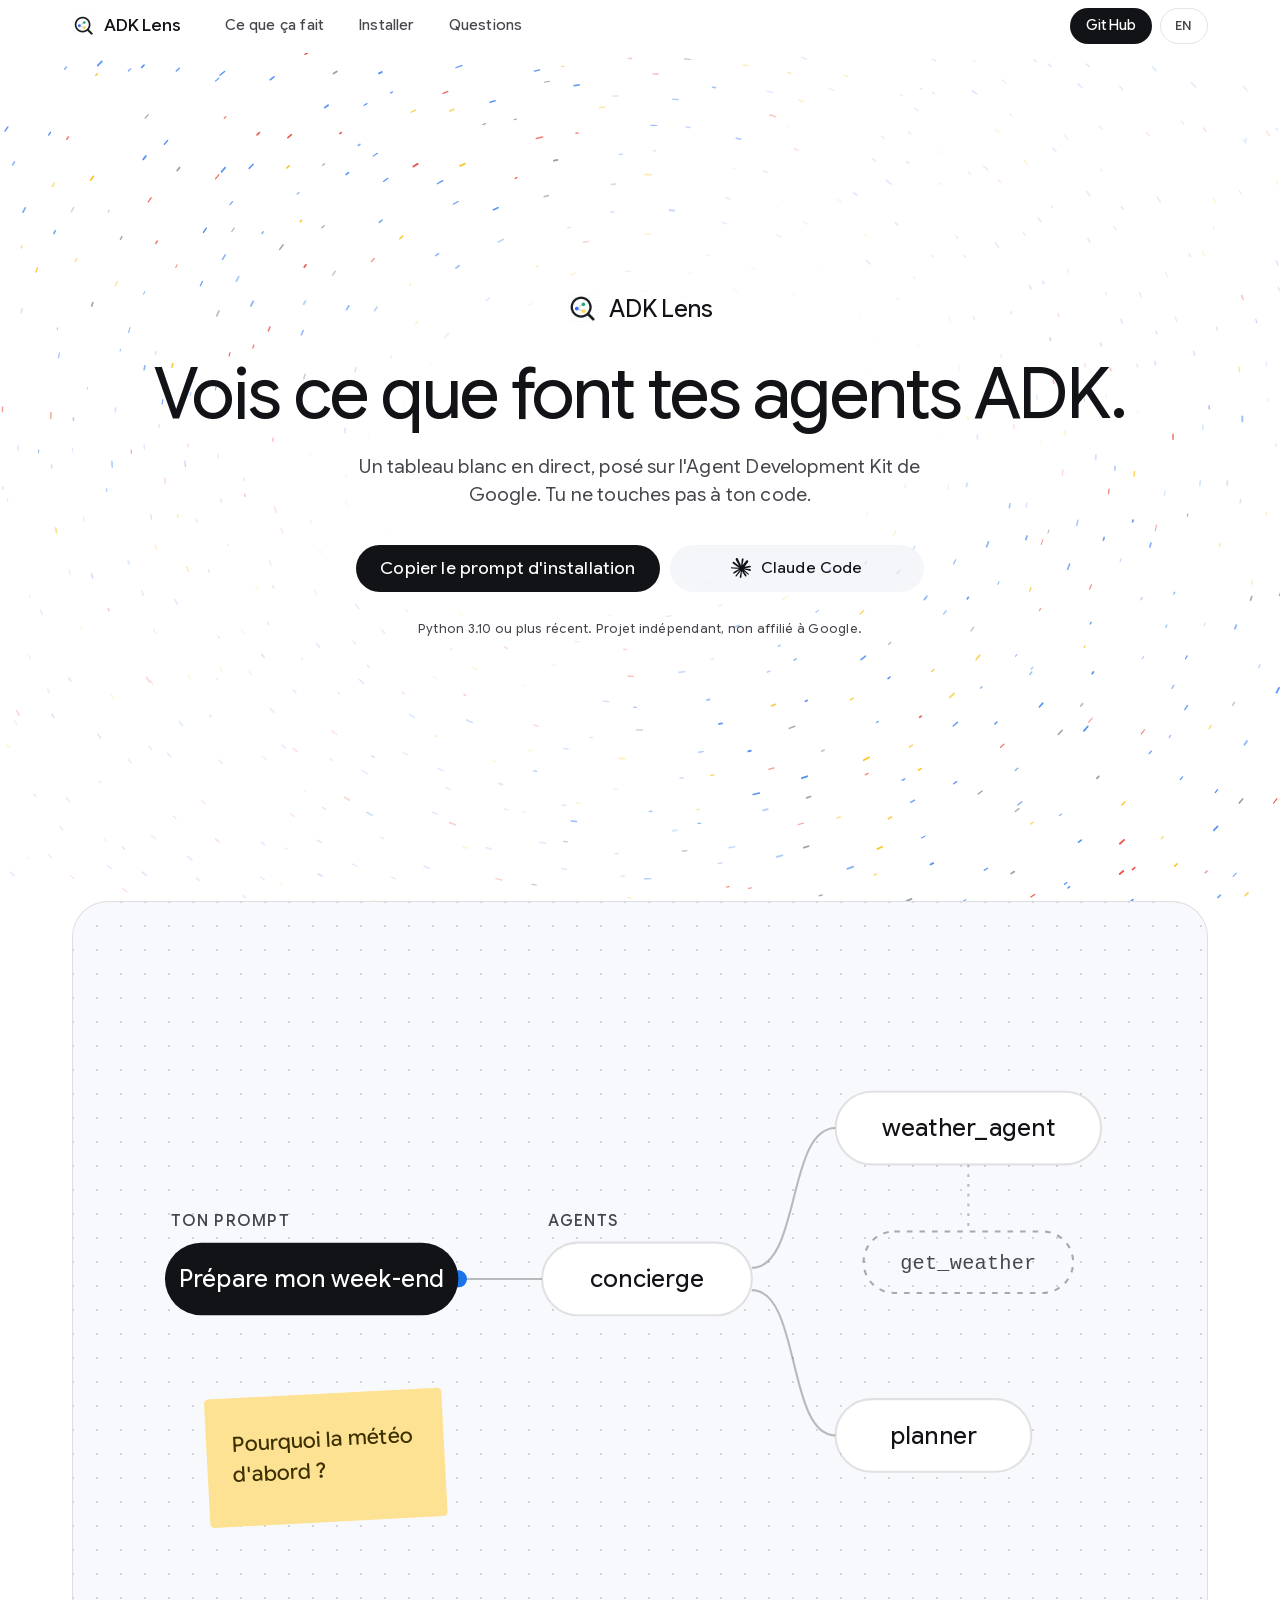
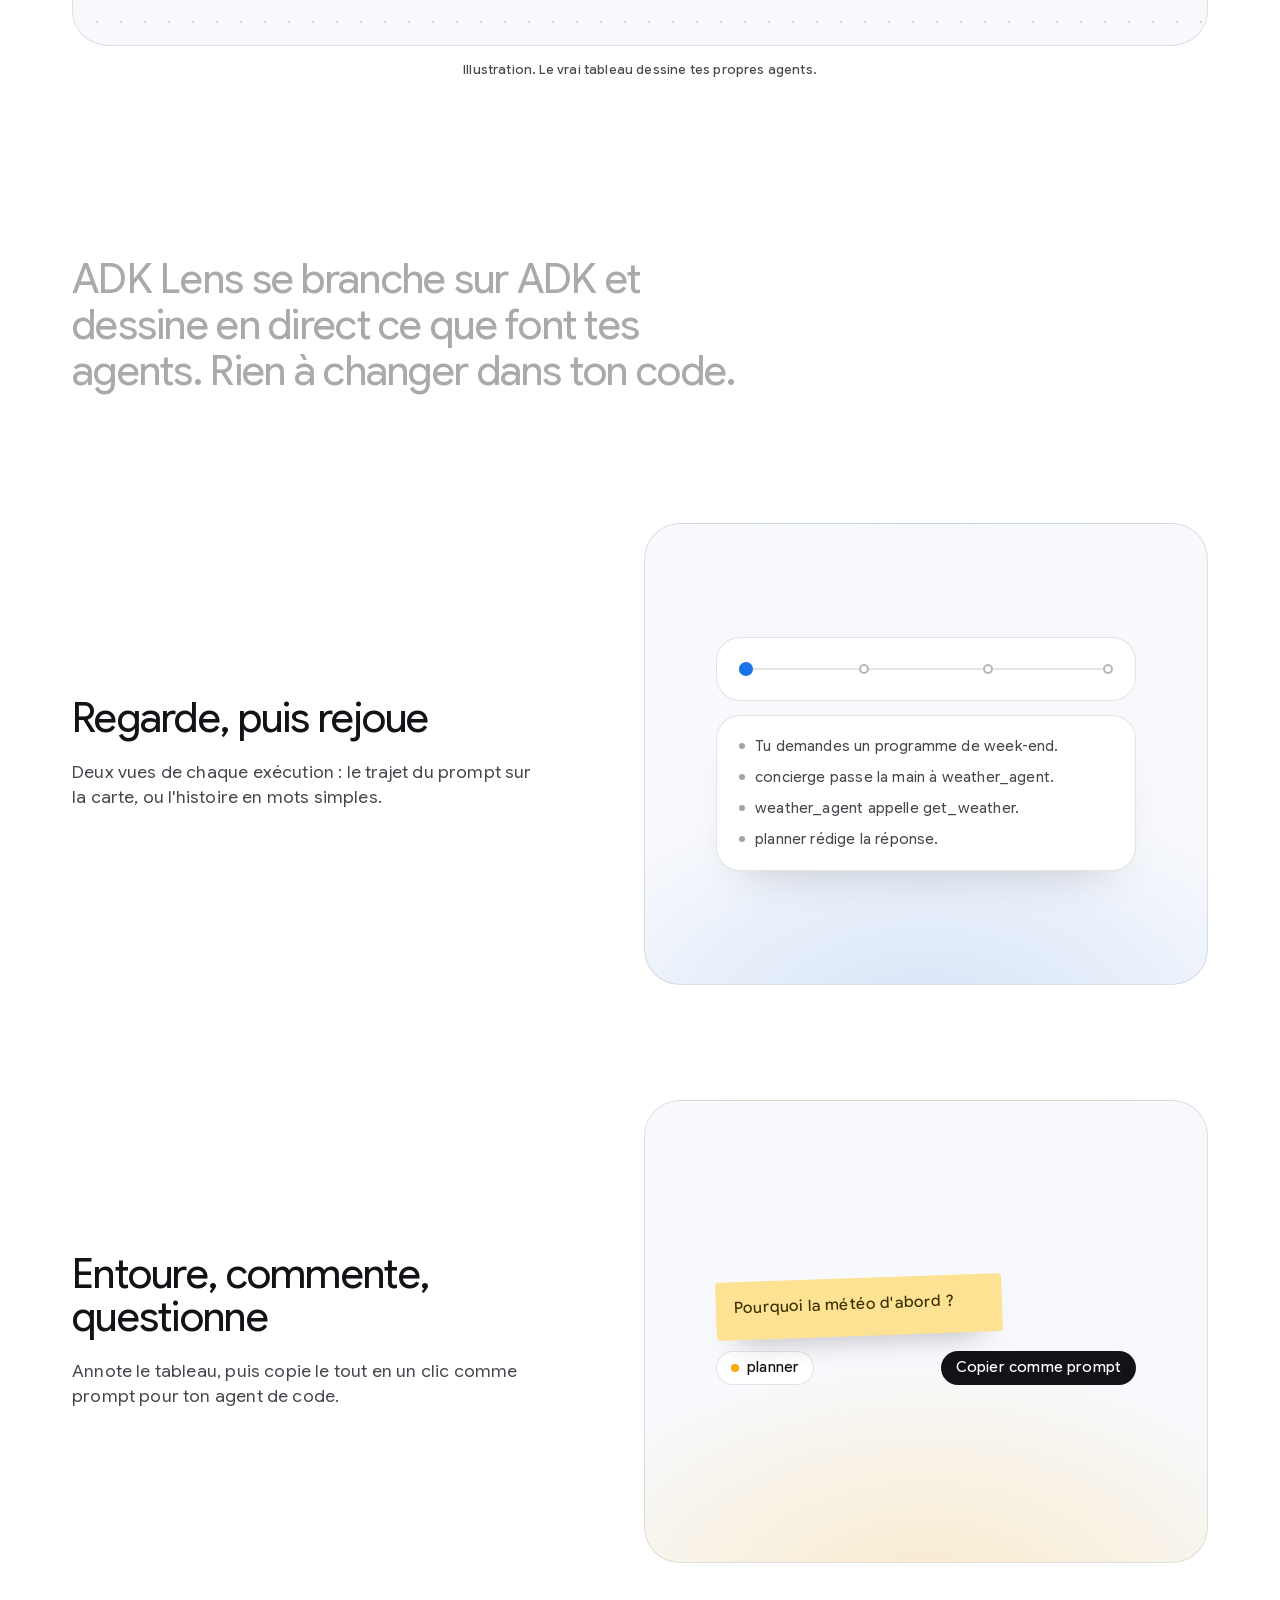
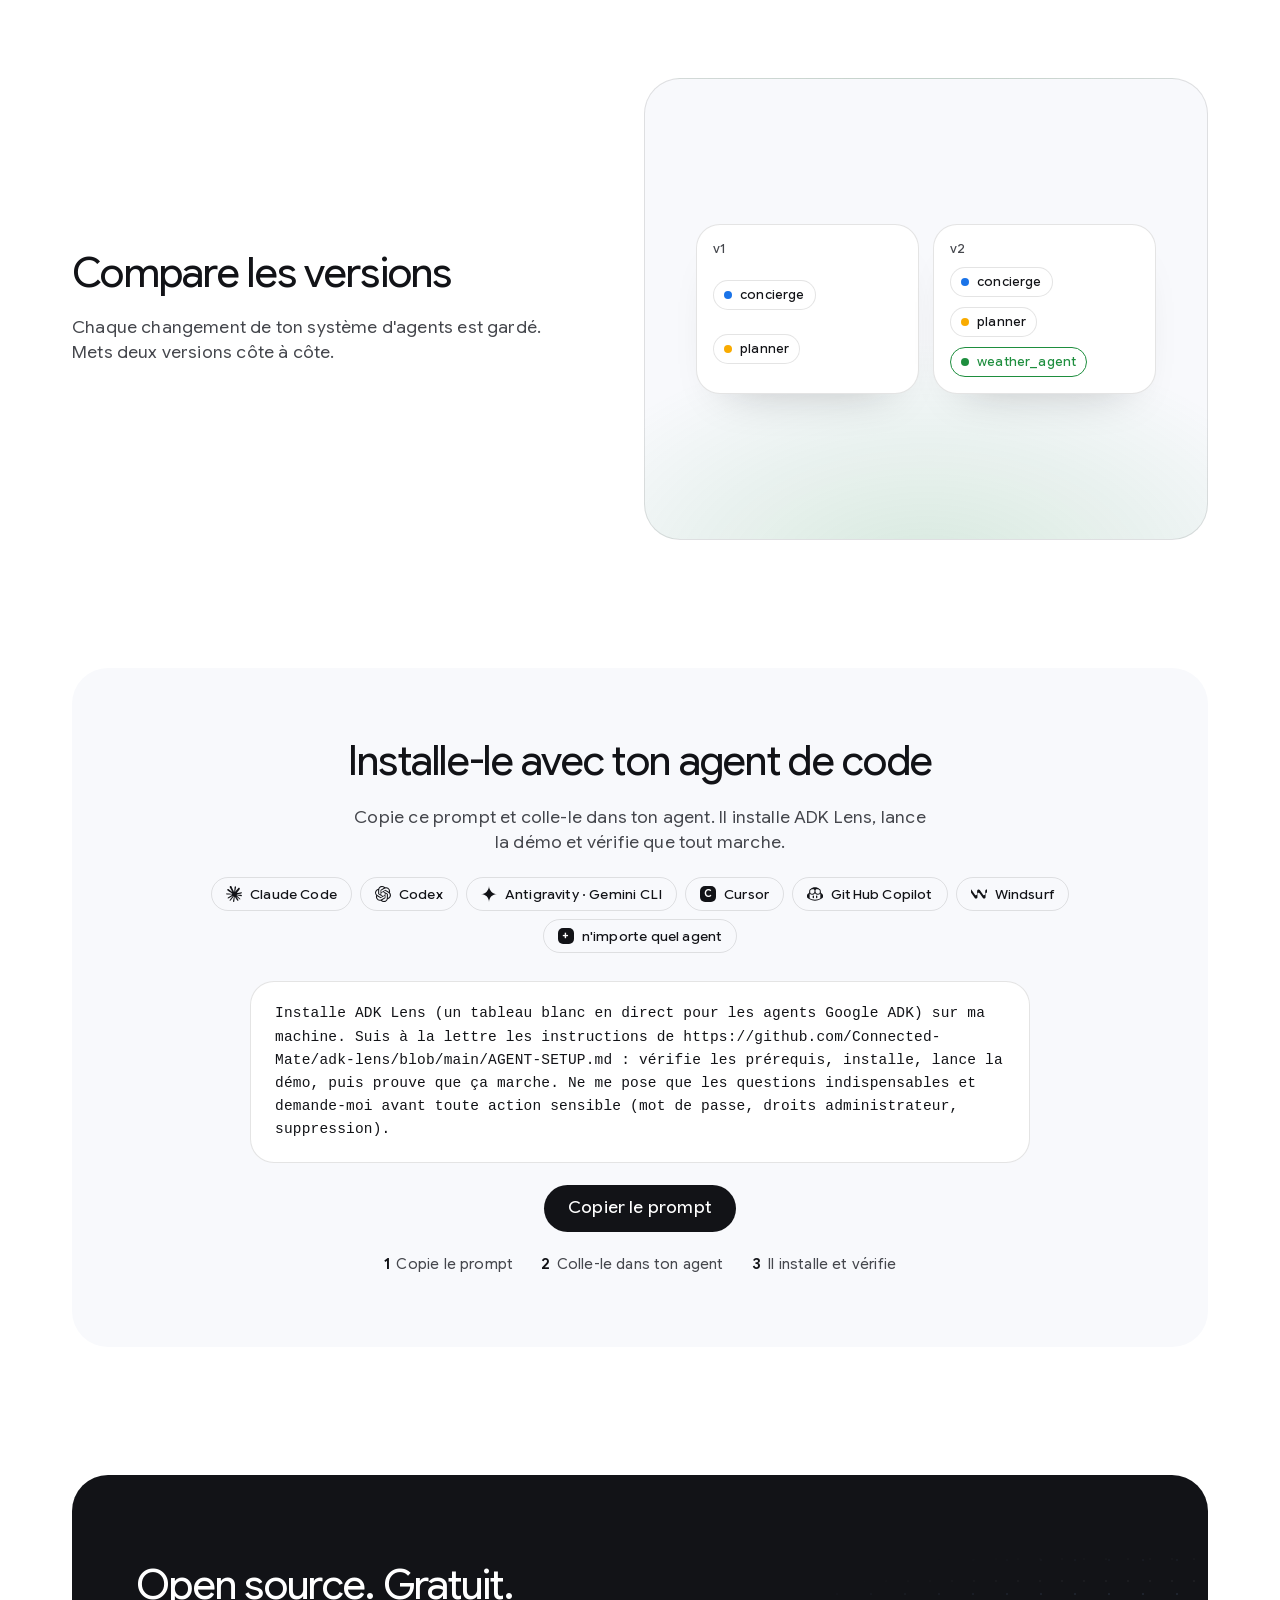
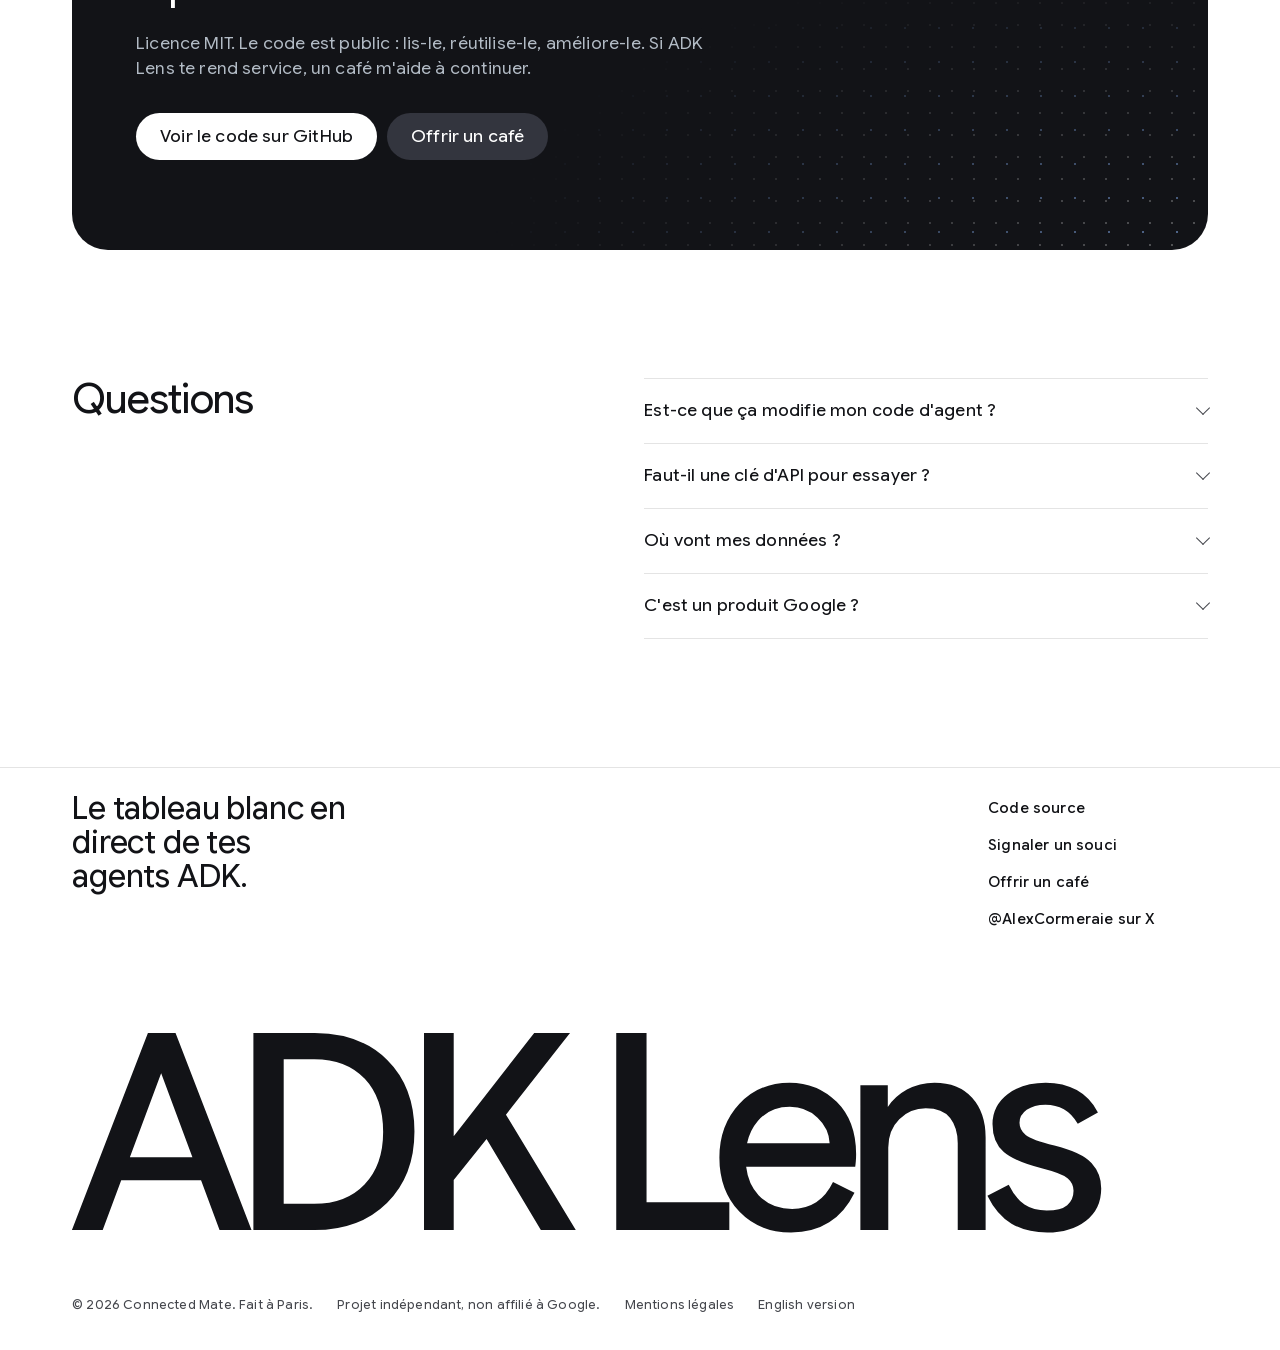
==== commit c3f56533: "Redesign site: clean minimal shell, particle hero, scroll zoom, self-hosted OFL font Co-Authored-By:" ====
--- a/docs/fr/index.html
+++ b/docs/fr/index.html
@@ -29,9 +29,8 @@
 <meta name="twitter:title" content="ADK Lens — Le tableau blanc en direct de tes agents ADK">
 <meta name="twitter:description" content="ADK Lens affiche en direct la carte de tes agents ADK, rejoue chaque exécution et transforme tes notes en prompt. Open source, en local.">
 <meta name="twitter:image" content="https://connected-mate.github.io/adk-lens/assets/og-fr.jpg">
-<link rel="stylesheet" href="../style.css">
+<link rel="preload" href="../assets/fonts/google-sans-flex-latin.woff2" as="font" type="font/woff2" crossorigin>
 <link rel="stylesheet" href="../lens.css">
-<style>@media (prefers-color-scheme: light){:root{--accent:#2f6bff;--accent-ink:#ffffff;--bg:#ffffff;--ink:#1b1c1f}}@media (prefers-color-scheme: dark){:root{--bg:#101216;--ink:#eceef2}}</style>
 <script>
 document.documentElement.classList.replace('no-js', 'js');
 </script>
@@ -72,106 +71,99 @@
 </head>
 <body>
 <a class="skip" href="#content">Aller au contenu</a>
-<header class="wrap top">
-  <a class="mark" href="./" aria-label="ADK Lens, accueil"><img src="../assets/icon-192.png" alt="" width="30" height="30"><span>ADK Lens</span></a>
-  <nav class="langs" aria-label="Langue">
-    <span aria-current="true">FR</span>
-    <a href="../" data-lang="en" data-lang-key="adk-lens-lang" hreflang="en" lang="en" aria-label="English version">EN</a>
-  </nav>
+<header class="top">
+  <div class="wrap top__in">
+    <a class="mark" href="./" aria-label="ADK Lens, accueil"><img src="../assets/icon-192.png" alt="" width="24" height="24"><span>ADK Lens</span></a>
+    <nav class="nav" aria-label="Sections"><a href="#features">Ce que ça fait</a><a href="#agent">Installer</a><a href="#faq">Questions</a></nav>
+    <div class="top__end"><a class="btn btn--primary btn--sm" href="https://github.com/Connected-Mate/adk-lens" rel="noopener">GitHub</a><a class="lang" href="../" data-lang="en" data-lang-key="adk-lens-lang" hreflang="en" lang="en" aria-label="English version">EN</a></div>
+  </div>
 </header>
 <main id="content">
 <section class="wrap hero" aria-labelledby="title">
-  <p class="badge">Open source · gratuit · en local</p>
-  <h1 class="display" id="title">Vois ce que font tes agents ADK.</h1>
-  <p class="lede">Un tableau blanc en direct, posé sur l&#x27;Agent Development Kit de Google. Tu ne touches pas à ton code.</p>
-  <div class="cta"><button class="btn btn--go btn--lg" type="button" data-copy="Installe ADK Lens (un tableau blanc en direct pour les agents Google ADK) sur ma machine. Suis à la lettre les instructions de https://github.com/Connected-Mate/adk-lens/blob/main/AGENT-SETUP.md : vérifie les prérequis, installe, lance la démo, puis prouve que ça marche. Ne me pose que les questions indispensables et demande-moi avant toute action sensible (mot de passe, droits administrateur, suppression)." data-copied="Prompt copié — colle-le dans ton agent">Copier le prompt d'installation</button><div class="rot"><div class="rot__list" aria-hidden="true"><span class="rot__item"><svg viewBox="0 0 24 24" width="22" height="22" fill="currentColor" aria-hidden="true" focusable="false"><path d="m4.7144 15.9555 4.7174-2.6471.079-.2307-.079-.1275h-.2307l-.7893-.0486-2.6956-.0729-2.3375-.0971-2.2646-.1214-.5707-.1215-.5343-.7042.0546-.3522.4797-.3218.686.0608 1.5179.1032 2.2767.1578 1.6514.0972 2.4468.255h.3886l.0546-.1579-.1336-.0971-.1032-.0972L6.973 9.8356l-2.55-1.6879-1.3356-.9714-.7225-.4918-.3643-.4614-.1578-1.0078.6557-.7225.8803.0607.2246.0607.8925.686 1.9064 1.4754 2.4893 1.8336.3643.3035.1457-.1032.0182-.0728-.164-.2733-1.3539-2.4467-1.445-2.4893-.6435-1.032-.17-.6194c-.0607-.255-.1032-.4674-.1032-.7285L6.287.1335 6.6997 0l.9957.1336.419.3642.6192 1.4147 1.0018 2.2282 1.5543 3.0296.4553.8985.2429.8318.091.255h.1579v-.1457l.1275-1.706.2368-2.0947.2307-2.6957.0789-.7589.3764-.9107.7468-.4918.5828.2793.4797.686-.0668.4433-.2853 1.8517-.5586 2.9021-.3643 1.9429h.2125l.2429-.2429.9835-1.3053 1.6514-2.0643.7286-.8196.85-.9046.5464-.4311h1.0321l.759 1.1293-.34 1.1657-1.0625 1.3478-.8804 1.1414-1.2628 1.7-.7893 1.36.0729.1093.1882-.0183 2.8535-.607 1.5421-.2794 1.8396-.3157.8318.3886.091.3946-.3278.8075-1.967.4857-2.3072.4614-3.4364.8136-.0425.0304.0486.0607 1.5482.1457.6618.0364h1.621l3.0175.2247.7892.522.4736.6376-.079.4857-1.2142.6193-1.6393-.3886-3.825-.9107-1.3113-.3279h-.1822v.1093l1.0929 1.0686 2.0035 1.8092 2.5075 2.3314.1275.5768-.3218.4554-.34-.0486-2.2039-1.6575-.85-.7468-1.9246-1.621h-.1275v.17l.4432.6496 2.3436 3.5214.1214 1.0807-.17.3521-.6071.2125-.6679-.1214-1.3721-1.9246L14.38 17.959l-1.1414-1.9428-.1397.079-.674 7.2552-.3156.3703-.7286.2793-.6071-.4614-.3218-.7468.3218-1.4753.3886-1.9246.3157-1.53.2853-1.9004.17-.6314-.0121-.0425-.1397.0182-1.4328 1.9672-2.1796 2.9446-1.7243 1.8456-.4128.164-.7164-.3704.0667-.6618.4008-.5889 2.386-3.0357 1.4389-1.882.929-1.0868-.0062-.1579h-.0546l-6.3385 4.1164-1.1293.1457-.4857-.4554.0608-.7467.2307-.2429 1.9064-1.3114Z"/></svg>Claude Code</span><span class="rot__item"><svg viewBox="0 0 24 24" width="22" height="22" fill="currentColor" aria-hidden="true" focusable="false"><path d="M22.2819 9.8211a5.9847 5.9847 0 0 0-.5157-4.9108 6.0462 6.0462 0 0 0-6.5098-2.9A6.0651 6.0651 0 0 0 4.9807 4.1818a5.9847 5.9847 0 0 0-3.9977 2.9 6.0462 6.0462 0 0 0 .7427 7.0966 5.98 5.98 0 0 0 .511 4.9107 6.051 6.051 0 0 0 6.5146 2.9001A5.9847 5.9847 0 0 0 13.2599 24a6.0557 6.0557 0 0 0 5.7718-4.2058 5.9894 5.9894 0 0 0 3.9977-2.9001 6.0557 6.0557 0 0 0-.7475-7.0729zm-9.022 12.6081a4.4755 4.4755 0 0 1-2.8764-1.0408l.1419-.0804 4.7783-2.7582a.7948.7948 0 0 0 .3927-.6813v-6.7369l2.02 1.1686a.071.071 0 0 1 .038.052v5.5826a4.504 4.504 0 0 1-4.4945 4.4944zm-9.6607-4.1254a4.4708 4.4708 0 0 1-.5346-3.0137l.142.0852 4.783 2.7582a.7712.7712 0 0 0 .7806 0l5.8428-3.3685v2.3324a.0804.0804 0 0 1-.0332.0615L9.74 19.9502a4.4992 4.4992 0 0 1-6.1408-1.6464zM2.3408 7.8956a4.485 4.485 0 0 1 2.3655-1.9728V11.6a.7664.7664 0 0 0 .3879.6765l5.8144 3.3543-2.0201 1.1685a.0757.0757 0 0 1-.071 0l-4.8303-2.7865A4.504 4.504 0 0 1 2.3408 7.872zm16.5963 3.8558L13.1038 8.364 15.1192 7.2a.0757.0757 0 0 1 .071 0l4.8303 2.7913a4.4944 4.4944 0 0 1-.6765 8.1042v-5.6772a.79.79 0 0 0-.407-.667zm2.0107-3.0231l-.142-.0852-4.7735-2.7818a.7759.7759 0 0 0-.7854 0L9.409 9.2297V6.8974a.0662.0662 0 0 1 .0284-.0615l4.8303-2.7866a4.4992 4.4992 0 0 1 6.6802 4.66zM8.3065 12.863l-2.02-1.1638a.0804.0804 0 0 1-.038-.0567V6.0742a4.4992 4.4992 0 0 1 7.3757-3.4537l-.142.0805L8.704 5.459a.7948.7948 0 0 0-.3927.6813zm1.0976-2.3654l2.602-1.4998 2.6069 1.4998v2.9994l-2.5974 1.4997-2.6067-1.4997Z"/></svg>Codex</span><span class="rot__item"><svg viewBox="0 0 24 24" width="22" height="22" fill="currentColor" aria-hidden="true" focusable="false"><path d="M11.04 19.32Q12 21.51 12 24q0-2.49.93-4.68.96-2.19 2.58-3.81t3.81-2.55Q21.51 12 24 12q-2.49 0-4.68-.93a12.3 12.3 0 0 1-3.81-2.58 12.3 12.3 0 0 1-2.58-3.81Q12 2.49 12 0q0 2.49-.96 4.68-.93 2.19-2.55 3.81a12.3 12.3 0 0 1-3.81 2.58Q2.49 12 0 12q2.49 0 4.68.96 2.19.93 3.81 2.55t2.55 3.81"/></svg>Antigravity · Gemini CLI</span><span class="rot__item"><span class="rot__mono">C</span>Cursor</span><span class="rot__item"><svg viewBox="0 0 24 24" width="22" height="22" fill="currentColor" aria-hidden="true" focusable="false"><path d="M23.922 16.997C23.061 18.492 18.063 22.02 12 22.02 5.937 22.02.939 18.492.078 16.997A.641.641 0 0 1 0 16.741v-2.869a.883.883 0 0 1 .053-.22c.372-.935 1.347-2.292 2.605-2.656.167-.429.414-1.055.644-1.517a10.098 10.098 0 0 1-.052-1.086c0-1.331.282-2.499 1.132-3.368.397-.406.89-.717 1.474-.952C7.255 2.937 9.248 1.98 11.978 1.98c2.731 0 4.767.957 6.166 2.093.584.235 1.077.546 1.474.952.85.869 1.132 2.037 1.132 3.368 0 .368-.014.733-.052 1.086.23.462.477 1.088.644 1.517 1.258.364 2.233 1.721 2.605 2.656a.841.841 0 0 1 .053.22v2.869a.641.641 0 0 1-.078.256Zm-11.75-5.992h-.344a4.359 4.359 0 0 1-.355.508c-.77.947-1.918 1.492-3.508 1.492-1.725 0-2.989-.359-3.782-1.259a2.137 2.137 0 0 1-.085-.104L4 11.746v6.585c1.435.779 4.514 2.179 8 2.179 3.486 0 6.565-1.4 8-2.179v-6.585l-.098-.104s-.033.045-.085.104c-.793.9-2.057 1.259-3.782 1.259-1.59 0-2.738-.545-3.508-1.492a4.359 4.359 0 0 1-.355-.508Zm2.328 3.25c.549 0 1 .451 1 1v2c0 .549-.451 1-1 1-.549 0-1-.451-1-1v-2c0-.549.451-1 1-1Zm-5 0c.549 0 1 .451 1 1v2c0 .549-.451 1-1 1-.549 0-1-.451-1-1v-2c0-.549.451-1 1-1Zm3.313-6.185c.136 1.057.403 1.913.878 2.497.442.544 1.134.938 2.344.938 1.573 0 2.292-.337 2.657-.751.384-.435.558-1.15.558-2.361 0-1.14-.243-1.847-.705-2.319-.477-.488-1.319-.862-2.824-1.025-1.487-.161-2.192.138-2.533.529-.269.307-.437.808-.438 1.578v.021c0 .265.021.562.063.893Zm-1.626 0c.042-.331.063-.628.063-.894v-.02c-.001-.77-.169-1.271-.438-1.578-.341-.391-1.046-.69-2.533-.529-1.505.163-2.347.537-2.824 1.025-.462.472-.705 1.179-.705 2.319 0 1.211.175 1.926.558 2.361.365.414 1.084.751 2.657.751 1.21 0 1.902-.394 2.344-.938.475-.584.742-1.44.878-2.497Z"/></svg>GitHub Copilot</span><span class="rot__item"><svg viewBox="0 0 24 24" width="22" height="22" fill="currentColor" aria-hidden="true" focusable="false"><path d="M23.55 5.067c-1.2038-.002-2.1806.973-2.1806 2.1765v4.8676c0 .972-.8035 1.7594-1.7597 1.7594-.568 0-1.1352-.286-1.4718-.7659l-4.9713-7.1003c-.4125-.5896-1.0837-.941-1.8103-.941-1.1334 0-2.1533.9635-2.1533 2.153v4.8957c0 .972-.7969 1.7594-1.7596 1.7594-.57 0-1.1363-.286-1.4728-.7658L.4076 5.1598C.2822 4.9798 0 5.0688 0 5.2882v4.2452c0 .2147.0656.4228.1884.599l5.4748 7.8183c.3234.462.8006.8052 1.3509.9298 1.3771.313 2.6446-.747 2.6446-2.0977v-4.893c0-.972.7875-1.7593 1.7596-1.7593h.003a1.798 1.798 0 0 1 1.4718.7658l4.9723 7.0994c.4135.5905 1.05.941 1.8093.941 1.1587 0 2.1515-.9645 2.1515-2.153v-4.8948c0-.972.7875-1.7594 1.7596-1.7594h.194a.22.22 0 0 0 .2204-.2202v-4.622a.22.22 0 0 0-.2203-.2203Z"/></svg>Windsurf</span><span class="rot__item"><span class="rot__mono">+</span>n&#x27;importe quel agent</span><span class="rot__item rot__item--dup"><svg viewBox="0 0 24 24" width="22" height="22" fill="currentColor" aria-hidden="true" focusable="false"><path d="m4.7144 15.9555 4.7174-2.6471.079-.2307-.079-.1275h-.2307l-.7893-.0486-2.6956-.0729-2.3375-.0971-2.2646-.1214-.5707-.1215-.5343-.7042.0546-.3522.4797-.3218.686.0608 1.5179.1032 2.2767.1578 1.6514.0972 2.4468.255h.3886l.0546-.1579-.1336-.0971-.1032-.0972L6.973 9.8356l-2.55-1.6879-1.3356-.9714-.7225-.4918-.3643-.4614-.1578-1.0078.6557-.7225.8803.0607.2246.0607.8925.686 1.9064 1.4754 2.4893 1.8336.3643.3035.1457-.1032.0182-.0728-.164-.2733-1.3539-2.4467-1.445-2.4893-.6435-1.032-.17-.6194c-.0607-.255-.1032-.4674-.1032-.7285L6.287.1335 6.6997 0l.9957.1336.419.3642.6192 1.4147 1.0018 2.2282 1.5543 3.0296.4553.8985.2429.8318.091.255h.1579v-.1457l.1275-1.706.2368-2.0947.2307-2.6957.0789-.7589.3764-.9107.7468-.4918.5828.2793.4797.686-.0668.4433-.2853 1.8517-.5586 2.9021-.3643 1.9429h.2125l.2429-.2429.9835-1.3053 1.6514-2.0643.7286-.8196.85-.9046.5464-.4311h1.0321l.759 1.1293-.34 1.1657-1.0625 1.3478-.8804 1.1414-1.2628 1.7-.7893 1.36.0729.1093.1882-.0183 2.8535-.607 1.5421-.2794 1.8396-.3157.8318.3886.091.3946-.3278.8075-1.967.4857-2.3072.4614-3.4364.8136-.0425.0304.0486.0607 1.5482.1457.6618.0364h1.621l3.0175.2247.7892.522.4736.6376-.079.4857-1.2142.6193-1.6393-.3886-3.825-.9107-1.3113-.3279h-.1822v.1093l1.0929 1.0686 2.0035 1.8092 2.5075 2.3314.1275.5768-.3218.4554-.34-.0486-2.2039-1.6575-.85-.7468-1.9246-1.621h-.1275v.17l.4432.6496 2.3436 3.5214.1214 1.0807-.17.3521-.6071.2125-.6679-.1214-1.3721-1.9246L14.38 17.959l-1.1414-1.9428-.1397.079-.674 7.2552-.3156.3703-.7286.2793-.6071-.4614-.3218-.7468.3218-1.4753.3886-1.9246.3157-1.53.2853-1.9004.17-.6314-.0121-.0425-.1397.0182-1.4328 1.9672-2.1796 2.9446-1.7243 1.8456-.4128.164-.7164-.3704.0667-.6618.4008-.5889 2.386-3.0357 1.4389-1.882.929-1.0868-.0062-.1579h-.0546l-6.3385 4.1164-1.1293.1457-.4857-.4554.0608-.7467.2307-.2429 1.9064-1.3114Z"/></svg>Claude Code</span></div><span class="sr-only">Fonctionne avec Claude Code, Codex, Antigravity et Gemini CLI, Cursor, GitHub Copilot, Windsurf, ou n&#x27;importe quel agent de code.</span></div></div>
-  <p class="fine">Python 3.10 ou plus récent. Projet indépendant, non affilié à Google.</p>
-  <p class="fine" data-download-note hidden></p>
-  <figure class="board"><div class="board__frame"><svg viewBox="0 0 840 540" role="img" aria-label="Illustration : un tableau blanc où un prompt passe d&#x27;un agent à l&#x27;autre, avec un post-it, un agent entouré et un tampon de version.">
-  <path class="b-line" d="M250 264 L340 264"/>
-  <path class="b-line" d="M510 250 C560 250 550 125 600 125"/>
-  <path class="b-line" d="M510 280 C560 280 550 405 600 405"/>
-  <path class="b-line" d="M700 160 C700 180 720 192 720 212" stroke-dasharray="2 7"/>
-  <circle class="b-dot b-dot--a" r="8"/>
-  <circle class="b-dot b-dot--b" r="8"/>
-  <text class="b-sub" x="44" y="222">TON PROMPT</text>
-  <g class="b-node b-prompt"><rect x="40" y="232" width="214" height="64" rx="32"/><text x="147" y="270" text-anchor="middle">Prépare mon week-end</text></g>
-  <text class="b-sub" x="344" y="216">AGENT</text>
-  <g class="b-node b-blue"><rect x="340" y="226" width="170" height="76" rx="22"/><rect class="b-ring b-ring--1" x="334" y="220" width="182" height="88" rx="27"/><text x="425" y="271" text-anchor="middle">concierge</text></g>
-  <g class="b-node b-green"><rect x="600" y="90" width="200" height="70" rx="22"/><rect class="b-ring b-ring--2" x="594" y="84" width="212" height="82" rx="27"/><text x="700" y="132" text-anchor="middle">weather_agent</text></g>
-  <g class="b-node b-tool"><rect x="640" y="212" width="160" height="46" rx="23"/><text x="720" y="240" text-anchor="middle">get_weather</text></g>
-  <text class="b-sub" x="630" y="240" text-anchor="end">OUTIL</text>
-  <g class="b-node b-coral"><rect x="600" y="370" width="170" height="70" rx="22"/><rect class="b-ring b-ring--3" x="594" y="364" width="182" height="82" rx="27"/><text x="685" y="412" text-anchor="middle">planner</text></g>
-  <path class="b-circle" d="M588 352 C640 330 760 336 790 384 C812 430 752 468 678 462 C610 458 566 430 572 392 C576 368 600 352 628 346"/>
-  <g class="b-q"><circle cx="800" cy="350" r="19"/><text x="800" y="357" text-anchor="middle">?</text></g>
-  <g class="b-sticky"><rect x="60" y="380" width="190" height="118" rx="6"/><text x="78" y="428">Pourquoi la météo</text><text x="78" y="456">d&#x27;abord ?</text></g>
-  <g class="b-stamp"><rect x="350" y="418" width="124" height="52" rx="12"/><text x="412" y="451" text-anchor="middle">V2 OK</text></g>
-</svg></div><figcaption>Illustration de l&#x27;idée. Le vrai tableau dessine tes propres agents.</figcaption></figure>
-</section>
-<section class="wrap section" id="features" data-reveal aria-labelledby="features-title">
-  <h2 class="h2" id="features-title">Ce que ça fait</h2>
-  <ul class="features" role="list">
-    <li class="feature"><svg viewBox="0 0 120 64" aria-hidden="true"><rect class="m-paper" x="2" y="14" width="58" height="36" rx="10"/><text class="m-txt" x="31" y="36" text-anchor="middle">ADK</text><g class="m-plug"><rect class="m-blue" x="62" y="14" width="40" height="36" rx="10"/><circle cx="82" cy="32" r="8" fill="none" stroke="#fff" stroke-width="2.5"/></g></svg><h3>Ça se branche, ça ne casse rien</h3><p>Lance adk-lens web à la place de adk web. Ton code d&#x27;agent ne change pas.</p></li>
-    <li class="feature"><svg viewBox="0 0 120 64" aria-hidden="true"><path class="m-stroke" d="M12 32 H108"/><circle class="m-soft" cx="12" cy="32" r="9"/><circle class="m-soft" cx="60" cy="32" r="9"/><circle class="m-soft" cx="108" cy="32" r="9"/><circle class="m-blue m-run" cx="12" cy="32" r="6"/></svg><h3>Regarde, puis rejoue</h3><p>Deux vues de chaque exécution : le trajet du prompt sur la carte, ou l&#x27;histoire en mots simples.</p></li>
-    <li class="feature"><svg viewBox="0 0 120 64" aria-hidden="true"><rect class="m-soft" x="14" y="20" width="44" height="24" rx="9"/><path class="m-draw" d="M8 22 C22 6 60 8 66 30 C70 50 30 58 12 46 C2 38 6 26 16 20"/><rect class="m-yellow" x="80" y="12" width="34" height="34" rx="3" transform="rotate(5 97 29)"/></svg><h3>Entoure, commente, questionne</h3><p>Annote le tableau, puis copie le tout en un clic comme prompt pour ton agent de code.</p></li>
-    <li class="feature"><svg viewBox="0 0 120 64" aria-hidden="true"><rect class="m-paper" x="2" y="8" width="52" height="48" rx="10"/><rect class="m-paper" x="66" y="8" width="52" height="48" rx="10"/><text class="m-txt" x="10" y="23">V1</text><text class="m-txt" x="74" y="23">V2</text><circle class="m-blue" cx="20" cy="40" r="6"/><circle class="m-blue" cx="38" cy="40" r="6"/><circle class="m-blue" cx="80" cy="40" r="6"/><circle class="m-blue" cx="94" cy="40" r="6"/><circle class="m-green m-blink" cx="108" cy="40" r="6"/></svg><h3>Compare les versions</h3><p>Chaque changement de ton système d&#x27;agents est gardé. Mets deux versions côte à côte.</p></li>
-  </ul>
-</section>
-<section class="wrap section" id="shots" data-shots hidden aria-labelledby="shots-title">
-  <h2 class="h2" id="shots-title">En vrai</h2>
-  <div class="shots">
-    <figure class="shot" data-shot="../assets/shot-map.png" data-alt="Capture d&#x27;ADK Lens : la carte des agents et des outils." hidden><figcaption>La carte de tes agents et de tes outils.</figcaption></figure>
-    <figure class="shot" data-shot="../assets/shot-linear.png" data-alt="Capture d&#x27;ADK Lens : la vue linéaire d&#x27;une exécution." hidden><figcaption>Une exécution, racontée en mots simples.</figcaption></figure>
-    <figure class="shot" data-shot="../assets/shot-notes.png" data-alt="Capture d&#x27;ADK Lens : des notes sur le tableau." hidden><figcaption>Tes notes, prêtes à copier comme prompt.</figcaption></figure>
+  <canvas class="field field--css" aria-hidden="true"></canvas>
+  <div class="hero__in">
+    <p class="lockup"><img src="../assets/icon-192.png" alt="" width="32" height="32"><span>ADK Lens</span></p>
+    <h1 class="h1" id="title">Vois ce que font tes agents ADK.</h1>
+    <p class="body">Un tableau blanc en direct, posé sur l&#x27;Agent Development Kit de Google. Tu ne touches pas à ton code.</p>
+    <div class="cta"><button class="btn btn--primary" type="button" data-copy="Installe ADK Lens (un tableau blanc en direct pour les agents Google ADK) sur ma machine. Suis à la lettre les instructions de https://github.com/Connected-Mate/adk-lens/blob/main/AGENT-SETUP.md : vérifie les prérequis, installe, lance la démo, puis prouve que ça marche. Ne me pose que les questions indispensables et demande-moi avant toute action sensible (mot de passe, droits administrateur, suppression)." data-copied="Prompt copié. Colle-le dans ton agent de code."><span class="is-idle">Copier le prompt d&#x27;installation</span><span class="is-done" aria-hidden="true">Prompt copié</span></button><div class="rot"><div class="rot__list" aria-hidden="true"><span class="rot__item"><svg viewBox="0 0 24 24" width="20" height="20" fill="currentColor" aria-hidden="true" focusable="false"><path d="m4.7144 15.9555 4.7174-2.6471.079-.2307-.079-.1275h-.2307l-.7893-.0486-2.6956-.0729-2.3375-.0971-2.2646-.1214-.5707-.1215-.5343-.7042.0546-.3522.4797-.3218.686.0608 1.5179.1032 2.2767.1578 1.6514.0972 2.4468.255h.3886l.0546-.1579-.1336-.0971-.1032-.0972L6.973 9.8356l-2.55-1.6879-1.3356-.9714-.7225-.4918-.3643-.4614-.1578-1.0078.6557-.7225.8803.0607.2246.0607.8925.686 1.9064 1.4754 2.4893 1.8336.3643.3035.1457-.1032.0182-.0728-.164-.2733-1.3539-2.4467-1.445-2.4893-.6435-1.032-.17-.6194c-.0607-.255-.1032-.4674-.1032-.7285L6.287.1335 6.6997 0l.9957.1336.419.3642.6192 1.4147 1.0018 2.2282 1.5543 3.0296.4553.8985.2429.8318.091.255h.1579v-.1457l.1275-1.706.2368-2.0947.2307-2.6957.0789-.7589.3764-.9107.7468-.4918.5828.2793.4797.686-.0668.4433-.2853 1.8517-.5586 2.9021-.3643 1.9429h.2125l.2429-.2429.9835-1.3053 1.6514-2.0643.7286-.8196.85-.9046.5464-.4311h1.0321l.759 1.1293-.34 1.1657-1.0625 1.3478-.8804 1.1414-1.2628 1.7-.7893 1.36.0729.1093.1882-.0183 2.8535-.607 1.5421-.2794 1.8396-.3157.8318.3886.091.3946-.3278.8075-1.967.4857-2.3072.4614-3.4364.8136-.0425.0304.0486.0607 1.5482.1457.6618.0364h1.621l3.0175.2247.7892.522.4736.6376-.079.4857-1.2142.6193-1.6393-.3886-3.825-.9107-1.3113-.3279h-.1822v.1093l1.0929 1.0686 2.0035 1.8092 2.5075 2.3314.1275.5768-.3218.4554-.34-.0486-2.2039-1.6575-.85-.7468-1.9246-1.621h-.1275v.17l.4432.6496 2.3436 3.5214.1214 1.0807-.17.3521-.6071.2125-.6679-.1214-1.3721-1.9246L14.38 17.959l-1.1414-1.9428-.1397.079-.674 7.2552-.3156.3703-.7286.2793-.6071-.4614-.3218-.7468.3218-1.4753.3886-1.9246.3157-1.53.2853-1.9004.17-.6314-.0121-.0425-.1397.0182-1.4328 1.9672-2.1796 2.9446-1.7243 1.8456-.4128.164-.7164-.3704.0667-.6618.4008-.5889 2.386-3.0357 1.4389-1.882.929-1.0868-.0062-.1579h-.0546l-6.3385 4.1164-1.1293.1457-.4857-.4554.0608-.7467.2307-.2429 1.9064-1.3114Z"/></svg>Claude Code</span><span class="rot__item"><svg viewBox="0 0 24 24" width="20" height="20" fill="currentColor" aria-hidden="true" focusable="false"><path d="M22.2819 9.8211a5.9847 5.9847 0 0 0-.5157-4.9108 6.0462 6.0462 0 0 0-6.5098-2.9A6.0651 6.0651 0 0 0 4.9807 4.1818a5.9847 5.9847 0 0 0-3.9977 2.9 6.0462 6.0462 0 0 0 .7427 7.0966 5.98 5.98 0 0 0 .511 4.9107 6.051 6.051 0 0 0 6.5146 2.9001A5.9847 5.9847 0 0 0 13.2599 24a6.0557 6.0557 0 0 0 5.7718-4.2058 5.9894 5.9894 0 0 0 3.9977-2.9001 6.0557 6.0557 0 0 0-.7475-7.0729zm-9.022 12.6081a4.4755 4.4755 0 0 1-2.8764-1.0408l.1419-.0804 4.7783-2.7582a.7948.7948 0 0 0 .3927-.6813v-6.7369l2.02 1.1686a.071.071 0 0 1 .038.052v5.5826a4.504 4.504 0 0 1-4.4945 4.4944zm-9.6607-4.1254a4.4708 4.4708 0 0 1-.5346-3.0137l.142.0852 4.783 2.7582a.7712.7712 0 0 0 .7806 0l5.8428-3.3685v2.3324a.0804.0804 0 0 1-.0332.0615L9.74 19.9502a4.4992 4.4992 0 0 1-6.1408-1.6464zM2.3408 7.8956a4.485 4.485 0 0 1 2.3655-1.9728V11.6a.7664.7664 0 0 0 .3879.6765l5.8144 3.3543-2.0201 1.1685a.0757.0757 0 0 1-.071 0l-4.8303-2.7865A4.504 4.504 0 0 1 2.3408 7.872zm16.5963 3.8558L13.1038 8.364 15.1192 7.2a.0757.0757 0 0 1 .071 0l4.8303 2.7913a4.4944 4.4944 0 0 1-.6765 8.1042v-5.6772a.79.79 0 0 0-.407-.667zm2.0107-3.0231l-.142-.0852-4.7735-2.7818a.7759.7759 0 0 0-.7854 0L9.409 9.2297V6.8974a.0662.0662 0 0 1 .0284-.0615l4.8303-2.7866a4.4992 4.4992 0 0 1 6.6802 4.66zM8.3065 12.863l-2.02-1.1638a.0804.0804 0 0 1-.038-.0567V6.0742a4.4992 4.4992 0 0 1 7.3757-3.4537l-.142.0805L8.704 5.459a.7948.7948 0 0 0-.3927.6813zm1.0976-2.3654l2.602-1.4998 2.6069 1.4998v2.9994l-2.5974 1.4997-2.6067-1.4997Z"/></svg>Codex</span><span class="rot__item"><svg viewBox="0 0 24 24" width="20" height="20" fill="currentColor" aria-hidden="true" focusable="false"><path d="M11.04 19.32Q12 21.51 12 24q0-2.49.93-4.68.96-2.19 2.58-3.81t3.81-2.55Q21.51 12 24 12q-2.49 0-4.68-.93a12.3 12.3 0 0 1-3.81-2.58 12.3 12.3 0 0 1-2.58-3.81Q12 2.49 12 0q0 2.49-.96 4.68-.93 2.19-2.55 3.81a12.3 12.3 0 0 1-3.81 2.58Q2.49 12 0 12q2.49 0 4.68.96 2.19.93 3.81 2.55t2.55 3.81"/></svg>Antigravity · Gemini CLI</span><span class="rot__item"><span class="mono-chip" aria-hidden="true">C</span>Cursor</span><span class="rot__item"><svg viewBox="0 0 24 24" width="20" height="20" fill="currentColor" aria-hidden="true" focusable="false"><path d="M23.922 16.997C23.061 18.492 18.063 22.02 12 22.02 5.937 22.02.939 18.492.078 16.997A.641.641 0 0 1 0 16.741v-2.869a.883.883 0 0 1 .053-.22c.372-.935 1.347-2.292 2.605-2.656.167-.429.414-1.055.644-1.517a10.098 10.098 0 0 1-.052-1.086c0-1.331.282-2.499 1.132-3.368.397-.406.89-.717 1.474-.952C7.255 2.937 9.248 1.98 11.978 1.98c2.731 0 4.767.957 6.166 2.093.584.235 1.077.546 1.474.952.85.869 1.132 2.037 1.132 3.368 0 .368-.014.733-.052 1.086.23.462.477 1.088.644 1.517 1.258.364 2.233 1.721 2.605 2.656a.841.841 0 0 1 .053.22v2.869a.641.641 0 0 1-.078.256Zm-11.75-5.992h-.344a4.359 4.359 0 0 1-.355.508c-.77.947-1.918 1.492-3.508 1.492-1.725 0-2.989-.359-3.782-1.259a2.137 2.137 0 0 1-.085-.104L4 11.746v6.585c1.435.779 4.514 2.179 8 2.179 3.486 0 6.565-1.4 8-2.179v-6.585l-.098-.104s-.033.045-.085.104c-.793.9-2.057 1.259-3.782 1.259-1.59 0-2.738-.545-3.508-1.492a4.359 4.359 0 0 1-.355-.508Zm2.328 3.25c.549 0 1 .451 1 1v2c0 .549-.451 1-1 1-.549 0-1-.451-1-1v-2c0-.549.451-1 1-1Zm-5 0c.549 0 1 .451 1 1v2c0 .549-.451 1-1 1-.549 0-1-.451-1-1v-2c0-.549.451-1 1-1Zm3.313-6.185c.136 1.057.403 1.913.878 2.497.442.544 1.134.938 2.344.938 1.573 0 2.292-.337 2.657-.751.384-.435.558-1.15.558-2.361 0-1.14-.243-1.847-.705-2.319-.477-.488-1.319-.862-2.824-1.025-1.487-.161-2.192.138-2.533.529-.269.307-.437.808-.438 1.578v.021c0 .265.021.562.063.893Zm-1.626 0c.042-.331.063-.628.063-.894v-.02c-.001-.77-.169-1.271-.438-1.578-.341-.391-1.046-.69-2.533-.529-1.505.163-2.347.537-2.824 1.025-.462.472-.705 1.179-.705 2.319 0 1.211.175 1.926.558 2.361.365.414 1.084.751 2.657.751 1.21 0 1.902-.394 2.344-.938.475-.584.742-1.44.878-2.497Z"/></svg>GitHub Copilot</span><span class="rot__item"><svg viewBox="0 0 24 24" width="20" height="20" fill="currentColor" aria-hidden="true" focusable="false"><path d="M23.55 5.067c-1.2038-.002-2.1806.973-2.1806 2.1765v4.8676c0 .972-.8035 1.7594-1.7597 1.7594-.568 0-1.1352-.286-1.4718-.7659l-4.9713-7.1003c-.4125-.5896-1.0837-.941-1.8103-.941-1.1334 0-2.1533.9635-2.1533 2.153v4.8957c0 .972-.7969 1.7594-1.7596 1.7594-.57 0-1.1363-.286-1.4728-.7658L.4076 5.1598C.2822 4.9798 0 5.0688 0 5.2882v4.2452c0 .2147.0656.4228.1884.599l5.4748 7.8183c.3234.462.8006.8052 1.3509.9298 1.3771.313 2.6446-.747 2.6446-2.0977v-4.893c0-.972.7875-1.7593 1.7596-1.7593h.003a1.798 1.798 0 0 1 1.4718.7658l4.9723 7.0994c.4135.5905 1.05.941 1.8093.941 1.1587 0 2.1515-.9645 2.1515-2.153v-4.8948c0-.972.7875-1.7594 1.7596-1.7594h.194a.22.22 0 0 0 .2204-.2202v-4.622a.22.22 0 0 0-.2203-.2203Z"/></svg>Windsurf</span><span class="rot__item"><span class="mono-chip" aria-hidden="true">+</span>n&#x27;importe quel agent</span><span class="rot__item rot__item--dup"><svg viewBox="0 0 24 24" width="20" height="20" fill="currentColor" aria-hidden="true" focusable="false"><path d="m4.7144 15.9555 4.7174-2.6471.079-.2307-.079-.1275h-.2307l-.7893-.0486-2.6956-.0729-2.3375-.0971-2.2646-.1214-.5707-.1215-.5343-.7042.0546-.3522.4797-.3218.686.0608 1.5179.1032 2.2767.1578 1.6514.0972 2.4468.255h.3886l.0546-.1579-.1336-.0971-.1032-.0972L6.973 9.8356l-2.55-1.6879-1.3356-.9714-.7225-.4918-.3643-.4614-.1578-1.0078.6557-.7225.8803.0607.2246.0607.8925.686 1.9064 1.4754 2.4893 1.8336.3643.3035.1457-.1032.0182-.0728-.164-.2733-1.3539-2.4467-1.445-2.4893-.6435-1.032-.17-.6194c-.0607-.255-.1032-.4674-.1032-.7285L6.287.1335 6.6997 0l.9957.1336.419.3642.6192 1.4147 1.0018 2.2282 1.5543 3.0296.4553.8985.2429.8318.091.255h.1579v-.1457l.1275-1.706.2368-2.0947.2307-2.6957.0789-.7589.3764-.9107.7468-.4918.5828.2793.4797.686-.0668.4433-.2853 1.8517-.5586 2.9021-.3643 1.9429h.2125l.2429-.2429.9835-1.3053 1.6514-2.0643.7286-.8196.85-.9046.5464-.4311h1.0321l.759 1.1293-.34 1.1657-1.0625 1.3478-.8804 1.1414-1.2628 1.7-.7893 1.36.0729.1093.1882-.0183 2.8535-.607 1.5421-.2794 1.8396-.3157.8318.3886.091.3946-.3278.8075-1.967.4857-2.3072.4614-3.4364.8136-.0425.0304.0486.0607 1.5482.1457.6618.0364h1.621l3.0175.2247.7892.522.4736.6376-.079.4857-1.2142.6193-1.6393-.3886-3.825-.9107-1.3113-.3279h-.1822v.1093l1.0929 1.0686 2.0035 1.8092 2.5075 2.3314.1275.5768-.3218.4554-.34-.0486-2.2039-1.6575-.85-.7468-1.9246-1.621h-.1275v.17l.4432.6496 2.3436 3.5214.1214 1.0807-.17.3521-.6071.2125-.6679-.1214-1.3721-1.9246L14.38 17.959l-1.1414-1.9428-.1397.079-.674 7.2552-.3156.3703-.7286.2793-.6071-.4614-.3218-.7468.3218-1.4753.3886-1.9246.3157-1.53.2853-1.9004.17-.6314-.0121-.0425-.1397.0182-1.4328 1.9672-2.1796 2.9446-1.7243 1.8456-.4128.164-.7164-.3704.0667-.6618.4008-.5889 2.386-3.0357 1.4389-1.882.929-1.0868-.0062-.1579h-.0546l-6.3385 4.1164-1.1293.1457-.4857-.4554.0608-.7467.2307-.2429 1.9064-1.3114Z"/></svg>Claude Code</span></div><span class="sr-only">Fonctionne avec Claude Code, Codex, Antigravity et Gemini CLI, Cursor, GitHub Copilot, Windsurf, ou n&#x27;importe quel agent de code.</span></div></div>
+    <p class="fine">Python 3.10 ou plus récent. Projet indépendant, non affilié à Google.</p>
   </div>
 </section>
-<section class="wrap section agent-setup" id="agent" aria-labelledby="agent-title" data-reveal>
-  <h2 class="h2" id="agent-title">Installe-le avec ton agent de code</h2>
-  <p class="section__lede">Utilise l'agent que tu préfères. Copie ce prompt, colle-le dans ton agent : il installe, règle et vérifie tout pour toi. Rien à configurer à la main.</p>
-  <ul class="agents" role="list"><li class="agent"><svg viewBox="0 0 24 24" width="22" height="22" fill="currentColor" aria-hidden="true" focusable="false"><path d="m4.7144 15.9555 4.7174-2.6471.079-.2307-.079-.1275h-.2307l-.7893-.0486-2.6956-.0729-2.3375-.0971-2.2646-.1214-.5707-.1215-.5343-.7042.0546-.3522.4797-.3218.686.0608 1.5179.1032 2.2767.1578 1.6514.0972 2.4468.255h.3886l.0546-.1579-.1336-.0971-.1032-.0972L6.973 9.8356l-2.55-1.6879-1.3356-.9714-.7225-.4918-.3643-.4614-.1578-1.0078.6557-.7225.8803.0607.2246.0607.8925.686 1.9064 1.4754 2.4893 1.8336.3643.3035.1457-.1032.0182-.0728-.164-.2733-1.3539-2.4467-1.445-2.4893-.6435-1.032-.17-.6194c-.0607-.255-.1032-.4674-.1032-.7285L6.287.1335 6.6997 0l.9957.1336.419.3642.6192 1.4147 1.0018 2.2282 1.5543 3.0296.4553.8985.2429.8318.091.255h.1579v-.1457l.1275-1.706.2368-2.0947.2307-2.6957.0789-.7589.3764-.9107.7468-.4918.5828.2793.4797.686-.0668.4433-.2853 1.8517-.5586 2.9021-.3643 1.9429h.2125l.2429-.2429.9835-1.3053 1.6514-2.0643.7286-.8196.85-.9046.5464-.4311h1.0321l.759 1.1293-.34 1.1657-1.0625 1.3478-.8804 1.1414-1.2628 1.7-.7893 1.36.0729.1093.1882-.0183 2.8535-.607 1.5421-.2794 1.8396-.3157.8318.3886.091.3946-.3278.8075-1.967.4857-2.3072.4614-3.4364.8136-.0425.0304.0486.0607 1.5482.1457.6618.0364h1.621l3.0175.2247.7892.522.4736.6376-.079.4857-1.2142.6193-1.6393-.3886-3.825-.9107-1.3113-.3279h-.1822v.1093l1.0929 1.0686 2.0035 1.8092 2.5075 2.3314.1275.5768-.3218.4554-.34-.0486-2.2039-1.6575-.85-.7468-1.9246-1.621h-.1275v.17l.4432.6496 2.3436 3.5214.1214 1.0807-.17.3521-.6071.2125-.6679-.1214-1.3721-1.9246L14.38 17.959l-1.1414-1.9428-.1397.079-.674 7.2552-.3156.3703-.7286.2793-.6071-.4614-.3218-.7468.3218-1.4753.3886-1.9246.3157-1.53.2853-1.9004.17-.6314-.0121-.0425-.1397.0182-1.4328 1.9672-2.1796 2.9446-1.7243 1.8456-.4128.164-.7164-.3704.0667-.6618.4008-.5889 2.386-3.0357 1.4389-1.882.929-1.0868-.0062-.1579h-.0546l-6.3385 4.1164-1.1293.1457-.4857-.4554.0608-.7467.2307-.2429 1.9064-1.3114Z"/></svg><span>Claude Code</span></li><li class="agent"><svg viewBox="0 0 24 24" width="22" height="22" fill="currentColor" aria-hidden="true" focusable="false"><path d="M22.2819 9.8211a5.9847 5.9847 0 0 0-.5157-4.9108 6.0462 6.0462 0 0 0-6.5098-2.9A6.0651 6.0651 0 0 0 4.9807 4.1818a5.9847 5.9847 0 0 0-3.9977 2.9 6.0462 6.0462 0 0 0 .7427 7.0966 5.98 5.98 0 0 0 .511 4.9107 6.051 6.051 0 0 0 6.5146 2.9001A5.9847 5.9847 0 0 0 13.2599 24a6.0557 6.0557 0 0 0 5.7718-4.2058 5.9894 5.9894 0 0 0 3.9977-2.9001 6.0557 6.0557 0 0 0-.7475-7.0729zm-9.022 12.6081a4.4755 4.4755 0 0 1-2.8764-1.0408l.1419-.0804 4.7783-2.7582a.7948.7948 0 0 0 .3927-.6813v-6.7369l2.02 1.1686a.071.071 0 0 1 .038.052v5.5826a4.504 4.504 0 0 1-4.4945 4.4944zm-9.6607-4.1254a4.4708 4.4708 0 0 1-.5346-3.0137l.142.0852 4.783 2.7582a.7712.7712 0 0 0 .7806 0l5.8428-3.3685v2.3324a.0804.0804 0 0 1-.0332.0615L9.74 19.9502a4.4992 4.4992 0 0 1-6.1408-1.6464zM2.3408 7.8956a4.485 4.485 0 0 1 2.3655-1.9728V11.6a.7664.7664 0 0 0 .3879.6765l5.8144 3.3543-2.0201 1.1685a.0757.0757 0 0 1-.071 0l-4.8303-2.7865A4.504 4.504 0 0 1 2.3408 7.872zm16.5963 3.8558L13.1038 8.364 15.1192 7.2a.0757.0757 0 0 1 .071 0l4.8303 2.7913a4.4944 4.4944 0 0 1-.6765 8.1042v-5.6772a.79.79 0 0 0-.407-.667zm2.0107-3.0231l-.142-.0852-4.7735-2.7818a.7759.7759 0 0 0-.7854 0L9.409 9.2297V6.8974a.0662.0662 0 0 1 .0284-.0615l4.8303-2.7866a4.4992 4.4992 0 0 1 6.6802 4.66zM8.3065 12.863l-2.02-1.1638a.0804.0804 0 0 1-.038-.0567V6.0742a4.4992 4.4992 0 0 1 7.3757-3.4537l-.142.0805L8.704 5.459a.7948.7948 0 0 0-.3927.6813zm1.0976-2.3654l2.602-1.4998 2.6069 1.4998v2.9994l-2.5974 1.4997-2.6067-1.4997Z"/></svg><span>Codex</span></li><li class="agent"><span class="agent__mono" aria-hidden="true">C</span><span>Cursor</span></li><li class="agent"><svg viewBox="0 0 24 24" width="22" height="22" fill="currentColor" aria-hidden="true" focusable="false"><path d="M11.04 19.32Q12 21.51 12 24q0-2.49.93-4.68.96-2.19 2.58-3.81t3.81-2.55Q21.51 12 24 12q-2.49 0-4.68-.93a12.3 12.3 0 0 1-3.81-2.58 12.3 12.3 0 0 1-2.58-3.81Q12 2.49 12 0q0 2.49-.96 4.68-.93 2.19-2.55 3.81a12.3 12.3 0 0 1-3.81 2.58Q2.49 12 0 12q2.49 0 4.68.96 2.19.93 3.81 2.55t2.55 3.81"/></svg><span>Gemini CLI</span></li><li class="agent"><svg viewBox="0 0 24 24" width="22" height="22" fill="currentColor" aria-hidden="true" focusable="false"><path d="M23.922 16.997C23.061 18.492 18.063 22.02 12 22.02 5.937 22.02.939 18.492.078 16.997A.641.641 0 0 1 0 16.741v-2.869a.883.883 0 0 1 .053-.22c.372-.935 1.347-2.292 2.605-2.656.167-.429.414-1.055.644-1.517a10.098 10.098 0 0 1-.052-1.086c0-1.331.282-2.499 1.132-3.368.397-.406.89-.717 1.474-.952C7.255 2.937 9.248 1.98 11.978 1.98c2.731 0 4.767.957 6.166 2.093.584.235 1.077.546 1.474.952.85.869 1.132 2.037 1.132 3.368 0 .368-.014.733-.052 1.086.23.462.477 1.088.644 1.517 1.258.364 2.233 1.721 2.605 2.656a.841.841 0 0 1 .053.22v2.869a.641.641 0 0 1-.078.256Zm-11.75-5.992h-.344a4.359 4.359 0 0 1-.355.508c-.77.947-1.918 1.492-3.508 1.492-1.725 0-2.989-.359-3.782-1.259a2.137 2.137 0 0 1-.085-.104L4 11.746v6.585c1.435.779 4.514 2.179 8 2.179 3.486 0 6.565-1.4 8-2.179v-6.585l-.098-.104s-.033.045-.085.104c-.793.9-2.057 1.259-3.782 1.259-1.59 0-2.738-.545-3.508-1.492a4.359 4.359 0 0 1-.355-.508Zm2.328 3.25c.549 0 1 .451 1 1v2c0 .549-.451 1-1 1-.549 0-1-.451-1-1v-2c0-.549.451-1 1-1Zm-5 0c.549 0 1 .451 1 1v2c0 .549-.451 1-1 1-.549 0-1-.451-1-1v-2c0-.549.451-1 1-1Zm3.313-6.185c.136 1.057.403 1.913.878 2.497.442.544 1.134.938 2.344.938 1.573 0 2.292-.337 2.657-.751.384-.435.558-1.15.558-2.361 0-1.14-.243-1.847-.705-2.319-.477-.488-1.319-.862-2.824-1.025-1.487-.161-2.192.138-2.533.529-.269.307-.437.808-.438 1.578v.021c0 .265.021.562.063.893Zm-1.626 0c.042-.331.063-.628.063-.894v-.02c-.001-.77-.169-1.271-.438-1.578-.341-.391-1.046-.69-2.533-.529-1.505.163-2.347.537-2.824 1.025-.462.472-.705 1.179-.705 2.319 0 1.211.175 1.926.558 2.361.365.414 1.084.751 2.657.751 1.21 0 1.902-.394 2.344-.938.475-.584.742-1.44.878-2.497Z"/></svg><span>GitHub Copilot</span></li><li class="agent"><svg viewBox="0 0 24 24" width="22" height="22" fill="currentColor" aria-hidden="true" focusable="false"><path d="M23.55 5.067c-1.2038-.002-2.1806.973-2.1806 2.1765v4.8676c0 .972-.8035 1.7594-1.7597 1.7594-.568 0-1.1352-.286-1.4718-.7659l-4.9713-7.1003c-.4125-.5896-1.0837-.941-1.8103-.941-1.1334 0-2.1533.9635-2.1533 2.153v4.8957c0 .972-.7969 1.7594-1.7596 1.7594-.57 0-1.1363-.286-1.4728-.7658L.4076 5.1598C.2822 4.9798 0 5.0688 0 5.2882v4.2452c0 .2147.0656.4228.1884.599l5.4748 7.8183c.3234.462.8006.8052 1.3509.9298 1.3771.313 2.6446-.747 2.6446-2.0977v-4.893c0-.972.7875-1.7593 1.7596-1.7593h.003a1.798 1.798 0 0 1 1.4718.7658l4.9723 7.0994c.4135.5905 1.05.941 1.8093.941 1.1587 0 2.1515-.9645 2.1515-2.153v-4.8948c0-.972.7875-1.7594 1.7596-1.7594h.194a.22.22 0 0 0 .2204-.2202v-4.622a.22.22 0 0 0-.2203-.2203Z"/></svg><span>Windsurf</span></li><li class="agent agent--any"><span>ou n'importe quel agent</span></li></ul>
-  <div class="prompt">
-    <p class="prompt__label" id="prompt-label">Prompt d'installation</p>
-    <pre class="prompt__box" aria-labelledby="prompt-label" tabindex="0"><code>Installe ADK Lens (un tableau blanc en direct pour les agents Google ADK) sur ma machine. Suis à la lettre les instructions de https://github.com/Connected-Mate/adk-lens/blob/main/AGENT-SETUP.md : vérifie les prérequis, installe, lance la démo, puis prouve que ça marche. Ne me pose que les questions indispensables et demande-moi avant toute action sensible (mot de passe, droits administrateur, suppression).</code></pre>
-    <button class="btn btn--go btn--lg" type="button" data-copy="Installe ADK Lens (un tableau blanc en direct pour les agents Google ADK) sur ma machine. Suis à la lettre les instructions de https://github.com/Connected-Mate/adk-lens/blob/main/AGENT-SETUP.md : vérifie les prérequis, installe, lance la démo, puis prouve que ça marche. Ne me pose que les questions indispensables et demande-moi avant toute action sensible (mot de passe, droits administrateur, suppression)." data-copied="Prompt copié — colle-le dans ton agent">Copier le prompt</button>
-  </div>
-  <ol class="agent-steps"><li>Copie le prompt</li><li>Colle-le dans ton agent de code</li><li>Il installe et vérifie tout</li></ol>
+<figure class="wrap stage">
+  <div class="board zoom"><div class="board__canvas"><svg viewBox="0 0 720 440" role="img" aria-label="Illustration : un prompt passe d&#x27;un agent à l&#x27;autre sur un tableau blanc pointillé, à côté d&#x27;un post-it.">
+  <path class="b-line" d="M230 224 H290"/>
+  <path class="b-line" d="M440 216 C475 216 465 116 500 116"/>
+  <path class="b-line" d="M440 232 C475 232 465 336 500 336"/>
+  <path class="b-line" d="M595 142 V190" stroke-dasharray="2 5"/>
+  <circle class="b-dot b-dot--a" r="6"/>
+  <circle class="b-dot b-dot--b" r="6"/>
+  <text class="b-tag" x="24" y="186">TON PROMPT</text>
+  <g class="b-node b-node--you"><rect x="20" y="198" width="210" height="52" rx="26"/><text x="125" y="230" text-anchor="middle">Prépare mon week-end</text></g>
+  <text class="b-tag" x="294" y="186">AGENTS</text>
+  <g class="b-node"><rect x="290" y="198" width="150" height="52" rx="26"/><text x="365" y="230" text-anchor="middle">concierge</text></g>
+  <g class="b-node"><rect x="500" y="90" width="190" height="52" rx="26"/><text x="595" y="122" text-anchor="middle">weather_agent</text></g>
+  <g class="b-node b-node--tool"><rect x="520" y="190" width="150" height="44" rx="22"/><text x="595" y="217" text-anchor="middle">get_weather</text></g>
+  <g class="b-node"><rect x="500" y="310" width="140" height="52" rx="26"/><text x="570" y="342" text-anchor="middle">planner</text></g>
+  <g class="b-note" transform="rotate(-3 135 350)"><rect x="50" y="306" width="170" height="92" rx="3"/><text x="68" y="344">Pourquoi la météo</text><text x="68" y="366">d&#x27;abord ?</text></g>
+</svg></div></div>
+  <figcaption class="caption">Illustration. Le vrai tableau dessine tes propres agents.</figcaption>
+</figure>
+<section class="wrap statement" id="features" aria-label="Ce que ça fait">
+  <p><span>ADK Lens se branche sur ADK et dessine en direct ce que font tes agents. Rien à changer dans ton code.</span></p>
 </section>
-<div class="wrap duo">
-<section class="wrap section panel" id="source" aria-labelledby="source-title">
-  <h2 class="h2" id="source-title">Open source</h2>
-  <p>Le code de ADK Lens est public, sous licence MIT. Lis-le, réutilise-le, propose des améliorations.</p>
-  <a class="btn btn--ghost btn--lg" href="https://github.com/Connected-Mate/adk-lens" rel="noopener">Voir le code sur GitHub</a>
+<section class="wrap rows" aria-label="Ce que ça fait">
+  <article class="row">
+    <div class="row__text"><h2 class="h2">Regarde, puis rejoue</h2><p class="body">Deux vues de chaque exécution : le trajet du prompt sur la carte, ou l&#x27;histoire en mots simples.</p></div>
+    <div class="card card--a zoom" aria-hidden="true"><div class="card__in"><div class="sheet"><div class="track"><b></b><b></b><b></b><b></b><u></u></div></div><div class="sheet"><ul class="story"><li>Tu demandes un programme de week-end.</li><li>concierge passe la main à weather_agent.</li><li>weather_agent appelle get_weather.</li><li>planner rédige la réponse.</li></ul></div></div></div>
+  </article>
+  <article class="row">
+    <div class="row__text"><h2 class="h2">Entoure, commente, questionne</h2><p class="body">Annote le tableau, puis copie le tout en un clic comme prompt pour ton agent de code.</p></div>
+    <div class="card card--b zoom" aria-hidden="true"><div class="card__in"><div class="note">Pourquoi la météo d&#x27;abord ?</div><div class="pair"><span class="chip chip--amber"><i></i>planner</span><span class="chip chip--btn">Copier comme prompt</span></div></div></div>
+  </article>
+  <article class="row">
+    <div class="row__text"><h2 class="h2">Compare les versions</h2><p class="body">Chaque changement de ton système d&#x27;agents est gardé. Mets deux versions côte à côte.</p></div>
+    <div class="card card--c zoom" aria-hidden="true"><div class="versions"><div class="sheet"><span class="caption">v1</span><span class="chip"><i></i>concierge</span><span class="chip chip--amber"><i></i>planner</span></div><div class="sheet"><span class="caption">v2</span><span class="chip"><i></i>concierge</span><span class="chip chip--amber"><i></i>planner</span><span class="chip chip--green chip--new"><i></i>weather_agent</span></div></div></div>
+  </article>
 </section>
-<section class="wrap section coffee" data-reveal id="coffee" aria-labelledby="coffee-title">
-  <div class="coffee__panel">
-    <svg class="coffee__icon" viewBox="0 0 24 24" width="40" height="40" fill="none" stroke="currentColor" stroke-width="1.8" stroke-linecap="round" stroke-linejoin="round" aria-hidden="true"><path d="M4 9h12v5a5 5 0 0 1-5 5H9a5 5 0 0 1-5-5V9Z"/><path d="M16 11h1.5a2.5 2.5 0 0 1 0 5H16"/><path d="M8 3c0 1.5 1 1.5 1 3M12 3c0 1.5 1 1.5 1 3"/></svg>
-    <div>
-      <h2 class="h2" id="coffee-title">Offre-moi un café</h2>
-      <p>ADK Lens est gratuit et le restera : pas d'abonnement, pas de version « pro ». S'il te rend service, un café me fait plaisir et m'aide à continuer.</p>
-      <a class="btn btn--paper btn--lg" href="https://revolut.me/alexcormeraie" rel="noopener" data-coffee>Offrir un café</a>
-    </div>
+<section class="wrap shots" id="shots" data-shots hidden aria-labelledby="shots-title">
+  <h2 class="h2" id="shots-title">En vrai</h2>
+    <figure class="shot zoom" data-shot="../assets/shot-map.png" data-alt="Capture d&#x27;ADK Lens : la carte des agents et des outils." hidden><figcaption class="small body">La carte de tes agents et de tes outils.</figcaption></figure>
+    <figure class="shot zoom" data-shot="../assets/shot-linear.png" data-alt="Capture d&#x27;ADK Lens : la vue linéaire d&#x27;une exécution." hidden><figcaption class="small body">Une exécution, racontée en mots simples.</figcaption></figure>
+    <figure class="shot zoom" data-shot="../assets/shot-notes.png" data-alt="Capture d&#x27;ADK Lens : des notes sur le tableau." hidden><figcaption class="small body">Tes notes, prêtes à copier comme prompt.</figcaption></figure>
+</section>
+<section class="wrap setup" id="agent" aria-labelledby="agent-title">
+  <div class="setup__panel">
+    <h2 class="h2" id="agent-title">Installe-le avec ton agent de code</h2>
+    <p class="body">Copie ce prompt et colle-le dans ton agent. Il installe ADK Lens, lance la démo et vérifie que tout marche.</p>
+    <ul class="agents" role="list"><li><svg viewBox="0 0 24 24" width="20" height="20" fill="currentColor" aria-hidden="true" focusable="false"><path d="m4.7144 15.9555 4.7174-2.6471.079-.2307-.079-.1275h-.2307l-.7893-.0486-2.6956-.0729-2.3375-.0971-2.2646-.1214-.5707-.1215-.5343-.7042.0546-.3522.4797-.3218.686.0608 1.5179.1032 2.2767.1578 1.6514.0972 2.4468.255h.3886l.0546-.1579-.1336-.0971-.1032-.0972L6.973 9.8356l-2.55-1.6879-1.3356-.9714-.7225-.4918-.3643-.4614-.1578-1.0078.6557-.7225.8803.0607.2246.0607.8925.686 1.9064 1.4754 2.4893 1.8336.3643.3035.1457-.1032.0182-.0728-.164-.2733-1.3539-2.4467-1.445-2.4893-.6435-1.032-.17-.6194c-.0607-.255-.1032-.4674-.1032-.7285L6.287.1335 6.6997 0l.9957.1336.419.3642.6192 1.4147 1.0018 2.2282 1.5543 3.0296.4553.8985.2429.8318.091.255h.1579v-.1457l.1275-1.706.2368-2.0947.2307-2.6957.0789-.7589.3764-.9107.7468-.4918.5828.2793.4797.686-.0668.4433-.2853 1.8517-.5586 2.9021-.3643 1.9429h.2125l.2429-.2429.9835-1.3053 1.6514-2.0643.7286-.8196.85-.9046.5464-.4311h1.0321l.759 1.1293-.34 1.1657-1.0625 1.3478-.8804 1.1414-1.2628 1.7-.7893 1.36.0729.1093.1882-.0183 2.8535-.607 1.5421-.2794 1.8396-.3157.8318.3886.091.3946-.3278.8075-1.967.4857-2.3072.4614-3.4364.8136-.0425.0304.0486.0607 1.5482.1457.6618.0364h1.621l3.0175.2247.7892.522.4736.6376-.079.4857-1.2142.6193-1.6393-.3886-3.825-.9107-1.3113-.3279h-.1822v.1093l1.0929 1.0686 2.0035 1.8092 2.5075 2.3314.1275.5768-.3218.4554-.34-.0486-2.2039-1.6575-.85-.7468-1.9246-1.621h-.1275v.17l.4432.6496 2.3436 3.5214.1214 1.0807-.17.3521-.6071.2125-.6679-.1214-1.3721-1.9246L14.38 17.959l-1.1414-1.9428-.1397.079-.674 7.2552-.3156.3703-.7286.2793-.6071-.4614-.3218-.7468.3218-1.4753.3886-1.9246.3157-1.53.2853-1.9004.17-.6314-.0121-.0425-.1397.0182-1.4328 1.9672-2.1796 2.9446-1.7243 1.8456-.4128.164-.7164-.3704.0667-.6618.4008-.5889 2.386-3.0357 1.4389-1.882.929-1.0868-.0062-.1579h-.0546l-6.3385 4.1164-1.1293.1457-.4857-.4554.0608-.7467.2307-.2429 1.9064-1.3114Z"/></svg>Claude Code</li><li><svg viewBox="0 0 24 24" width="20" height="20" fill="currentColor" aria-hidden="true" focusable="false"><path d="M22.2819 9.8211a5.9847 5.9847 0 0 0-.5157-4.9108 6.0462 6.0462 0 0 0-6.5098-2.9A6.0651 6.0651 0 0 0 4.9807 4.1818a5.9847 5.9847 0 0 0-3.9977 2.9 6.0462 6.0462 0 0 0 .7427 7.0966 5.98 5.98 0 0 0 .511 4.9107 6.051 6.051 0 0 0 6.5146 2.9001A5.9847 5.9847 0 0 0 13.2599 24a6.0557 6.0557 0 0 0 5.7718-4.2058 5.9894 5.9894 0 0 0 3.9977-2.9001 6.0557 6.0557 0 0 0-.7475-7.0729zm-9.022 12.6081a4.4755 4.4755 0 0 1-2.8764-1.0408l.1419-.0804 4.7783-2.7582a.7948.7948 0 0 0 .3927-.6813v-6.7369l2.02 1.1686a.071.071 0 0 1 .038.052v5.5826a4.504 4.504 0 0 1-4.4945 4.4944zm-9.6607-4.1254a4.4708 4.4708 0 0 1-.5346-3.0137l.142.0852 4.783 2.7582a.7712.7712 0 0 0 .7806 0l5.8428-3.3685v2.3324a.0804.0804 0 0 1-.0332.0615L9.74 19.9502a4.4992 4.4992 0 0 1-6.1408-1.6464zM2.3408 7.8956a4.485 4.485 0 0 1 2.3655-1.9728V11.6a.7664.7664 0 0 0 .3879.6765l5.8144 3.3543-2.0201 1.1685a.0757.0757 0 0 1-.071 0l-4.8303-2.7865A4.504 4.504 0 0 1 2.3408 7.872zm16.5963 3.8558L13.1038 8.364 15.1192 7.2a.0757.0757 0 0 1 .071 0l4.8303 2.7913a4.4944 4.4944 0 0 1-.6765 8.1042v-5.6772a.79.79 0 0 0-.407-.667zm2.0107-3.0231l-.142-.0852-4.7735-2.7818a.7759.7759 0 0 0-.7854 0L9.409 9.2297V6.8974a.0662.0662 0 0 1 .0284-.0615l4.8303-2.7866a4.4992 4.4992 0 0 1 6.6802 4.66zM8.3065 12.863l-2.02-1.1638a.0804.0804 0 0 1-.038-.0567V6.0742a4.4992 4.4992 0 0 1 7.3757-3.4537l-.142.0805L8.704 5.459a.7948.7948 0 0 0-.3927.6813zm1.0976-2.3654l2.602-1.4998 2.6069 1.4998v2.9994l-2.5974 1.4997-2.6067-1.4997Z"/></svg>Codex</li><li><svg viewBox="0 0 24 24" width="20" height="20" fill="currentColor" aria-hidden="true" focusable="false"><path d="M11.04 19.32Q12 21.51 12 24q0-2.49.93-4.68.96-2.19 2.58-3.81t3.81-2.55Q21.51 12 24 12q-2.49 0-4.68-.93a12.3 12.3 0 0 1-3.81-2.58 12.3 12.3 0 0 1-2.58-3.81Q12 2.49 12 0q0 2.49-.96 4.68-.93 2.19-2.55 3.81a12.3 12.3 0 0 1-3.81 2.58Q2.49 12 0 12q2.49 0 4.68.96 2.19.93 3.81 2.55t2.55 3.81"/></svg>Antigravity · Gemini CLI</li><li><span class="mono-chip" aria-hidden="true">C</span>Cursor</li><li><svg viewBox="0 0 24 24" width="20" height="20" fill="currentColor" aria-hidden="true" focusable="false"><path d="M23.922 16.997C23.061 18.492 18.063 22.02 12 22.02 5.937 22.02.939 18.492.078 16.997A.641.641 0 0 1 0 16.741v-2.869a.883.883 0 0 1 .053-.22c.372-.935 1.347-2.292 2.605-2.656.167-.429.414-1.055.644-1.517a10.098 10.098 0 0 1-.052-1.086c0-1.331.282-2.499 1.132-3.368.397-.406.89-.717 1.474-.952C7.255 2.937 9.248 1.98 11.978 1.98c2.731 0 4.767.957 6.166 2.093.584.235 1.077.546 1.474.952.85.869 1.132 2.037 1.132 3.368 0 .368-.014.733-.052 1.086.23.462.477 1.088.644 1.517 1.258.364 2.233 1.721 2.605 2.656a.841.841 0 0 1 .053.22v2.869a.641.641 0 0 1-.078.256Zm-11.75-5.992h-.344a4.359 4.359 0 0 1-.355.508c-.77.947-1.918 1.492-3.508 1.492-1.725 0-2.989-.359-3.782-1.259a2.137 2.137 0 0 1-.085-.104L4 11.746v6.585c1.435.779 4.514 2.179 8 2.179 3.486 0 6.565-1.4 8-2.179v-6.585l-.098-.104s-.033.045-.085.104c-.793.9-2.057 1.259-3.782 1.259-1.59 0-2.738-.545-3.508-1.492a4.359 4.359 0 0 1-.355-.508Zm2.328 3.25c.549 0 1 .451 1 1v2c0 .549-.451 1-1 1-.549 0-1-.451-1-1v-2c0-.549.451-1 1-1Zm-5 0c.549 0 1 .451 1 1v2c0 .549-.451 1-1 1-.549 0-1-.451-1-1v-2c0-.549.451-1 1-1Zm3.313-6.185c.136 1.057.403 1.913.878 2.497.442.544 1.134.938 2.344.938 1.573 0 2.292-.337 2.657-.751.384-.435.558-1.15.558-2.361 0-1.14-.243-1.847-.705-2.319-.477-.488-1.319-.862-2.824-1.025-1.487-.161-2.192.138-2.533.529-.269.307-.437.808-.438 1.578v.021c0 .265.021.562.063.893Zm-1.626 0c.042-.331.063-.628.063-.894v-.02c-.001-.77-.169-1.271-.438-1.578-.341-.391-1.046-.69-2.533-.529-1.505.163-2.347.537-2.824 1.025-.462.472-.705 1.179-.705 2.319 0 1.211.175 1.926.558 2.361.365.414 1.084.751 2.657.751 1.21 0 1.902-.394 2.344-.938.475-.584.742-1.44.878-2.497Z"/></svg>GitHub Copilot</li><li><svg viewBox="0 0 24 24" width="20" height="20" fill="currentColor" aria-hidden="true" focusable="false"><path d="M23.55 5.067c-1.2038-.002-2.1806.973-2.1806 2.1765v4.8676c0 .972-.8035 1.7594-1.7597 1.7594-.568 0-1.1352-.286-1.4718-.7659l-4.9713-7.1003c-.4125-.5896-1.0837-.941-1.8103-.941-1.1334 0-2.1533.9635-2.1533 2.153v4.8957c0 .972-.7969 1.7594-1.7596 1.7594-.57 0-1.1363-.286-1.4728-.7658L.4076 5.1598C.2822 4.9798 0 5.0688 0 5.2882v4.2452c0 .2147.0656.4228.1884.599l5.4748 7.8183c.3234.462.8006.8052 1.3509.9298 1.3771.313 2.6446-.747 2.6446-2.0977v-4.893c0-.972.7875-1.7593 1.7596-1.7593h.003a1.798 1.798 0 0 1 1.4718.7658l4.9723 7.0994c.4135.5905 1.05.941 1.8093.941 1.1587 0 2.1515-.9645 2.1515-2.153v-4.8948c0-.972.7875-1.7594 1.7596-1.7594h.194a.22.22 0 0 0 .2204-.2202v-4.622a.22.22 0 0 0-.2203-.2203Z"/></svg>Windsurf</li><li><span class="mono-chip" aria-hidden="true">+</span>n&#x27;importe quel agent</li></ul>
+    <pre class="prompt" aria-label="Prompt d&#x27;installation" tabindex="0"><code>Installe ADK Lens (un tableau blanc en direct pour les agents Google ADK) sur ma machine. Suis à la lettre les instructions de https://github.com/Connected-Mate/adk-lens/blob/main/AGENT-SETUP.md : vérifie les prérequis, installe, lance la démo, puis prouve que ça marche. Ne me pose que les questions indispensables et demande-moi avant toute action sensible (mot de passe, droits administrateur, suppression).</code></pre>
+    <button class="btn btn--primary" type="button" data-copy="Installe ADK Lens (un tableau blanc en direct pour les agents Google ADK) sur ma machine. Suis à la lettre les instructions de https://github.com/Connected-Mate/adk-lens/blob/main/AGENT-SETUP.md : vérifie les prérequis, installe, lance la démo, puis prouve que ça marche. Ne me pose que les questions indispensables et demande-moi avant toute action sensible (mot de passe, droits administrateur, suppression)." data-copied="Prompt copié. Colle-le dans ton agent de code."><span class="is-idle">Copier le prompt</span><span class="is-done" aria-hidden="true">Prompt copié</span></button>
+    <ol class="steps small"><li>Copie le prompt</li><li>Colle-le dans ton agent</li><li>Il installe et vérifie</li></ol>
   </div>
 </section>
-</div>
-<section class="wrap section" id="faq" data-reveal aria-labelledby="faq-title">
-  <h2 class="h2" id="faq-title">Questions fréquentes</h2>
-    <details class="qa"><summary>Est-ce que ça modifie mon code d&#x27;agent ?</summary><p>Non. ADK Lens se pose par-dessus ADK. Tu l&#x27;enlèves avec adk-lens off, puis pip uninstall adk-lens.</p></details>
-    <details class="qa"><summary>Faut-il une clé d&#x27;API pour essayer ?</summary><p>Non. adk-lens demo tourne avec un faux modèle, sans clé.</p></details>
-    <details class="qa"><summary>Où vont mes données ?</summary><p>Nulle part : le tableau tourne sur ta machine, à l&#x27;adresse 127.0.0.1:4790. Ce site n&#x27;a ni cookie ni traceur.</p></details>
-    <details class="qa"><summary>C&#x27;est un produit Google ?</summary><p>Non. C&#x27;est un projet indépendant, sous licence MIT. « ADK » désigne simplement l&#x27;outil avec lequel il fonctionne.</p></details>
+<section class="night" id="source" aria-labelledby="source-title">
+  <h2 class="h2" id="source-title">Open source. Gratuit.</h2>
+  <p class="body">Licence MIT. Le code est public : lis-le, réutilise-le, améliore-le. Si ADK Lens te rend service, un café m&#x27;aide à continuer.</p>
+  <div class="cta"><a class="btn btn--white" href="https://github.com/Connected-Mate/adk-lens" rel="noopener">Voir le code sur GitHub</a><a class="btn btn--glass" href="https://revolut.me/alexcormeraie" rel="noopener" data-coffee>Offrir un café</a></div>
+</section>
+<section class="wrap faq" id="faq" aria-labelledby="faq-title">
+  <h2 class="h2" id="faq-title">Questions</h2>
+  <div>
+      <details class="qa"><summary>Est-ce que ça modifie mon code d&#x27;agent&nbsp;?</summary><p>Non. ADK Lens se pose par-dessus ADK. Tu l&#x27;enlèves avec adk-lens off, puis pip uninstall adk-lens.</p></details>
+      <details class="qa"><summary>Faut-il une clé d&#x27;API pour essayer&nbsp;?</summary><p>Non. adk-lens demo tourne avec un faux modèle, sans clé.</p></details>
+      <details class="qa"><summary>Où vont mes données&nbsp;?</summary><p>Nulle part&nbsp;: le tableau tourne sur ta machine, à l&#x27;adresse 127.0.0.1:4790. Ce site n&#x27;a ni cookie ni traceur.</p></details>
+      <details class="qa"><summary>C&#x27;est un produit Google&nbsp;?</summary><p>Non. C&#x27;est un projet indépendant, sous licence MIT. «&nbsp;ADK&nbsp;» désigne simplement l&#x27;outil avec lequel il fonctionne.</p></details>
+  </div>
 </section>
 </main>
 <footer class="wrap foot">
-  <a class="mark" href="./"><img src="../assets/icon-192.png" alt="" width="30" height="30" loading="lazy"><span>ADK Lens</span></a>
-  <nav aria-label="Liens utiles"><a href="https://github.com/Connected-Mate/adk-lens/issues">Signaler un souci</a><a href="https://github.com/Connected-Mate/adk-lens" rel="noopener">Code source</a><a href="https://revolut.me/alexcormeraie" rel="noopener">Offrir un café</a><a href="https://x.com/AlexCormeraie" rel="noopener">@AlexCormeraie sur X</a><a href="https://connectedmate.com/fr/mentions-legales/">Mentions légales</a><a href="../" data-lang="en" data-lang-key="adk-lens-lang" hreflang="en" lang="en">English version</a></nav>
-  <p>© 2026 Connected Mate. Fait à Paris. Non affilié à Google.</p>
+  <div class="foot__top">
+    <p class="foot__title">Le tableau blanc en direct de tes agents ADK.</p>
+    <nav class="foot__links" aria-label="Liens utiles"><a href="https://github.com/Connected-Mate/adk-lens" rel="noopener">Code source</a><a href="https://github.com/Connected-Mate/adk-lens/issues" rel="noopener">Signaler un souci</a><a href="https://revolut.me/alexcormeraie" rel="noopener">Offrir un café</a><a href="https://x.com/AlexCormeraie" rel="noopener">@AlexCormeraie sur X</a></nav>
+  </div>
+  <p class="wordmark" aria-hidden="true">ADK Lens</p>
+  <div class="foot__end"><span>© 2026 Connected Mate. Fait à Paris.</span><span>Projet indépendant, non affilié à Google.</span><a href="https://connectedmate.com/fr/mentions-legales/">Mentions légales</a><a href="../" data-lang="en" data-lang-key="adk-lens-lang" hreflang="en" lang="en">English version</a></div>
 </footer>
-<nav class="capsule" aria-label="Navigation rapide">
-  <a href="#features">Fonctions</a>
-  <a href="#faq">Questions</a>
-  <a class="btn btn--go" href="#agent">Installer</a>
-</nav>
-<script src="../site.js" defer></script>
 <script src="../lens.js" defer></script>
 </body>
 </html>
--- a/docs/lens.css
+++ b/docs/lens.css
@@ -1,214 +1,323 @@
-/* ADK Lens site: a calm white shell with a few whiteboard objects.
-   Loaded after style.css (house skeleton). Original design. */
+/* ADK Lens site. One stylesheet, original code.
+   Everything is visible without JavaScript; motion is an enhancement and is switched off
+   by prefers-reduced-motion. Font: Google Sans Flex, SIL Open Font License (assets/fonts/OFL.txt). */
+
+@font-face {
+  font-family: "Google Sans Flex"; font-style: normal; font-weight: 300 700; font-display: swap;
+  src: url("assets/fonts/google-sans-flex-latin.woff2") format("woff2");
+  unicode-range: U+0000-00FF, U+0131, U+0152-0153, U+02BB-02BC, U+02C6, U+02DA, U+02DC, U+0304, U+0308, U+0329, U+2000-206F, U+20AC, U+2122, U+2191, U+2193, U+2212, U+2215, U+FEFF, U+FFFD;
+}
+@font-face {
+  font-family: "Google Sans Flex"; font-style: normal; font-weight: 300 700; font-display: swap;
+  src: url("assets/fonts/google-sans-flex-latin-ext.woff2") format("woff2");
+  unicode-range: U+0100-02BA, U+02BD-02C5, U+02C7-02CC, U+02CE-02D7, U+02DD-02FF, U+1D00-1DBF, U+1E00-1E9F, U+1EF2-1EFF, U+2020, U+20A0-20AB, U+20AD-20C4, U+2113, U+2C60-2C7F, U+A720-A7FF;
+}
 
 :root {
   --bg: #ffffff;
-  --ink: #1b1c1f;
-  --muted: #5d6068;
-  --line: #e6e7eb;
-  --card: #ffffff;
-  --paper: #f6f7f9;
-  --accent: #2f6bff;
-  --accent-ink: #ffffff;
-  --blue: #2f6bff;
-  --blue-soft: #dfe8ff;
-  --green: #17a673;
-  --green-soft: #d8f3e7;
-  --yellow: #ffd95a;
-  --yellow-ink: #3d3200;
-  --coral: #f2664b;
-  --coral-soft: #ffe3dc;
-  --dot: #d5d8de;
-  --radius: 22px;
-  --wrap: 1080px;
-  --font: "Google Sans Text", "Google Sans", ui-sans-serif, system-ui, -apple-system, "Segoe UI", Roboto, "Helvetica Neue", Arial, sans-serif;
-  --font-display: "Google Sans", ui-sans-serif, system-ui, -apple-system, "Segoe UI", Roboto, "Helvetica Neue", Arial, sans-serif;
-  --hand: "Bradley Hand", "Segoe Print", "Comic Sans MS", "Chalkboard SE", cursive;
-  --ease: cubic-bezier(.23, 1, .32, 1);
-}
+  --ink: #121317;
+  --ink-2: #45474d;
+  --surface: #f8f9fc;
+  --surface-2: #eff2f7;
+  --line: rgb(33 34 38 / .12);
+  --tint: rgb(183 191 217 / .14);
+  --night: #121317;
+  --night-ink: #ffffff;
+  --blue: #1a73e8;
+  --green: #1e8e3e;
+  --amber: #f9ab00;
+  --red: #d93025;
+  --note: #fde293;
+  --note-ink: #3c3000;
+  --m: 16px;
+  --r-lg: 24px;
+  --r-xl: 36px;
+  --ease: cubic-bezier(.165, .84, .44, 1);
+  --font: "Google Sans Flex", "Google Sans", system-ui, -apple-system, "Segoe UI", Roboto, "Helvetica Neue", Arial, sans-serif;
+  --mono: "SF Mono", SFMono-Regular, Menlo, Consolas, "Liberation Mono", monospace;
+  color-scheme: light dark;
+}
+@media (min-width: 600px) { :root { --m: 40px; } }
+@media (min-width: 1100px) { :root { --m: clamp(72px, 5vw, 120px); } }
 @media (prefers-color-scheme: dark) {
   :root {
-    --bg: #101216;
-    --ink: #eceef2;
-    --muted: #a3a8b3;
-    --line: #262a33;
-    --card: #161920;
-    --paper: #171a21;
-    --accent: #8fb0ff;
-    --accent-ink: #0b1020;
-    --blue: #7fa5ff;
-    --blue-soft: #1c2a52;
-    --green: #4fd3a1;
-    --green-soft: #133a2d;
-    --yellow: #ffd95a;
-    --coral: #ff8a72;
-    --coral-soft: #4a221b;
-    --dot: #2b303a;
+    --bg: #121317;
+    --ink: #e8eaed;
+    --ink-2: #b2bbc5;
+    --surface: #1b1c20;
+    --surface-2: #212226;
+    --line: rgb(230 234 240 / .12);
+    --tint: rgb(183 191 217 / .12);
+    --night: #000000;
+    --blue: #8ab4f8;
+    --green: #81c995;
+    --amber: #fdd663;
+    --red: #f28b82;
   }
 }
 
-html, body { overflow-x: clip; }
-body { font-size: 1.0625rem; line-height: 1.55; }
+*, *::before, *::after { box-sizing: border-box; }
+[hidden] { display: none !important; }
+html { -webkit-text-size-adjust: 100%; scroll-behavior: smooth; scroll-padding-top: 76px; }
+body { margin: 0; background: var(--bg); color: var(--ink); font: 400 17.5px/1.45 var(--font); letter-spacing: .01em;
+  font-optical-sizing: auto; -webkit-font-smoothing: antialiased; text-rendering: optimizeLegibility; overflow-x: clip; }
+img, svg, canvas { display: block; max-width: 100%; }
+img { height: auto; }
+a { color: inherit; }
+h1, h2, h3, p, ul, ol, figure { margin: 0; }
+ul, ol { padding: 0; list-style: none; }
+.wrap { padding-inline: var(--m); max-width: 1600px; margin-inline: auto; }
+.sr-only { position: absolute; width: 1px; height: 1px; overflow: hidden; clip: rect(0 0 0 0); white-space: nowrap; }
+.skip { position: absolute; left: 16px; top: -80px; z-index: 50; padding: 10px 16px; border-radius: 999px; background: var(--ink); color: var(--bg); }
+.skip:focus { top: 12px; }
+:focus-visible { outline: 2px solid var(--blue); outline-offset: 3px; border-radius: 8px; }
+
+/* type */
+.h1 { font-weight: 450; font-size: clamp(2.75rem, 5.56vw, 5rem); line-height: 1.1; letter-spacing: -.02em; text-wrap: balance; }
+.h2 { font-weight: 450; font-size: clamp(2rem, 3.2vw, 2.625rem); line-height: 1.04; letter-spacing: -.0175em; text-wrap: balance; }
+.h3 { font-weight: 450; font-size: 1.75rem; line-height: 1.08; letter-spacing: -.005em; }
+.body { color: var(--ink-2); max-width: 44ch; text-wrap: pretty; }
+.small { font-size: 14.5px; line-height: 1.45; }
+.caption { font-size: 12.5px; line-height: 1.3; font-weight: 450; color: var(--ink-2); }
+
+/* buttons: pills */
+.btn { display: inline-flex; align-items: center; justify-content: center; gap: 8px; min-height: 47px; padding: 10px 24px; border: 0; border-radius: 9999px;
+  font: 450 17.5px/1.45 var(--font); letter-spacing: .01em; text-decoration: none; cursor: pointer; white-space: nowrap;
+  transition: transform .18s var(--ease), background-color .2s, color .2s; }
+.btn:active { transform: scale(.97); }
+.btn--primary { background: var(--ink); color: var(--bg); }
+.btn--soft { background: var(--tint); color: var(--ink); }
+.btn--white { background: #fff; color: #121317; }
+.btn--glass { background: rgb(183 191 217 / .2); color: #fff; }
+.btn--sm { min-height: 36px; padding: 6px 16px; font-size: 14.5px; }
+@media (hover: hover) and (pointer: fine) {
+  .btn--primary:hover { background: color-mix(in srgb, var(--ink) 82%, var(--bg)); }
+  .btn--soft:hover { background: rgb(183 191 217 / .26); }
+  .btn--white:hover { background: #eff2f7; }
+  .btn--glass:hover { background: rgb(183 191 217 / .32); }
+}
+[data-copy] { display: inline-grid; }
+[data-copy] > span { grid-area: 1 / 1; transition: opacity .2s, transform .3s var(--ease); }
+[data-copy] > .is-done { opacity: 0; transform: translateY(6px); }
+[data-copy].is-copied > .is-idle { opacity: 0; transform: translateY(-6px); }
+[data-copy].is-copied > .is-done { opacity: 1; transform: none; }
 
 /* header */
-.top { padding-block: 18px; }
-.mark { font-weight: 600; letter-spacing: -.01em; }
-.langs [aria-current] { background: var(--paper); color: var(--ink); border: 1px solid var(--line); }
+.top { position: sticky; top: 0; z-index: 30; background: color-mix(in srgb, var(--bg) 85%, transparent); -webkit-backdrop-filter: blur(14px); backdrop-filter: blur(14px);
+  border-bottom: 1px solid transparent; transition: border-color .3s; }
+.top.is-stuck { border-bottom-color: var(--line); }
+.top__in { display: flex; align-items: center; gap: 28px; height: 52px; }
+.mark { display: inline-flex; align-items: center; gap: 8px; font-weight: 500; font-size: 17.5px; letter-spacing: -.01em; text-decoration: none; }
+.mark img { border-radius: 6px; }
+.nav { display: none; gap: 2px; font-size: 14.5px; font-weight: 450; }
+.nav a { padding: 6px 16px; border-radius: 9999px; color: var(--ink-2); text-decoration: none; transition: background-color .15s, color .15s; }
+.nav a:hover { background: var(--tint); color: var(--ink); }
+@media (min-width: 860px) { .nav { display: flex; } }
+.top__end { margin-left: auto; display: flex; align-items: center; gap: 8px; }
+.lang { display: inline-flex; align-items: center; min-height: 36px; padding: 6px 14px; border: 1px solid var(--line); border-radius: 9999px; font-size: 13px; font-weight: 500; letter-spacing: .04em; text-decoration: none; color: var(--ink-2); transition: background-color .15s, color .15s; }
+.lang:hover { background: var(--tint); color: var(--ink); }
 
 /* hero */
-.hero { padding-block: clamp(40px, 8vw, 104px) 0; }
-.badge { border: 0; background: var(--paper); color: var(--muted); font-size: .8125rem; letter-spacing: .01em; }
-.display { font-weight: 500; font-size: clamp(2.5rem, 7vw, 5rem); line-height: 1.02; letter-spacing: -.035em; max-width: 13ch; margin-bottom: 22px; }
-.lede { max-width: 40ch; margin-bottom: 34px; }
-.h2 { font-weight: 500; letter-spacing: -.025em; font-size: clamp(1.7rem, 3.4vw, 2.4rem); }
-.cta { align-items: center; gap: 12px; }
-.fine { font-size: .8125rem; margin-top: 18px; }
-
-/* buttons: one calm black pill */
-.btn { transition: transform .18s var(--ease), background-color .18s ease, box-shadow .25s var(--ease), border-color .18s ease; }
-.btn--go { background: var(--ink); color: var(--bg); box-shadow: 0 1px 0 rgb(0 0 0 / .04); }
-.btn--paper { background: var(--ink); color: var(--bg); }
-@media (hover: hover) and (pointer: fine) {
-  .btn--go:hover, .btn--paper:hover { transform: translateY(-2px); box-shadow: 0 14px 30px -14px color-mix(in srgb, var(--blue) 70%, transparent); }
-  .btn--ghost:hover { border-color: var(--ink); }
-}
-.btn:active { transform: scale(.97); }
-
-/* rotating coding agents, next to the button */
-.rot { display: inline-flex; align-items: flex-start; justify-content: center; height: 52px; min-width: 15.5rem; padding: 0 20px; border: 1px solid var(--line); border-radius: 999px; background: var(--card); overflow: hidden; }
-.rot__list { display: flex; flex-direction: column; animation: rot 16s var(--ease) infinite; }
-.rot__item { display: flex; align-items: center; justify-content: center; gap: 10px; height: 50px; flex: none; font-weight: 600; font-size: .9375rem; white-space: nowrap; }
+.hero { position: relative; isolation: isolate; display: grid; place-items: center; min-height: min(100svh - 52px, 860px); padding-block: 72px 96px; text-align: center; }
+.field { position: absolute; inset: 0; z-index: -1; width: 100%; height: 100%; pointer-events: none;
+  -webkit-mask-image: radial-gradient(ellipse 34% 30% at 50% 46%, transparent 55%, #000 100%); mask-image: radial-gradient(ellipse 34% 30% at 50% 46%, transparent 55%, #000 100%); }
+.field--css { background-image: radial-gradient(var(--line) 1px, transparent 1.4px); background-size: 26px 26px; }
+.js .field--css { background-image: none; }
+.hero__in { display: grid; justify-items: center; gap: 28px; max-width: 1100px; }
+.lockup { display: inline-flex; align-items: center; gap: 10px; font-size: 1.5rem; font-weight: 450; letter-spacing: -.01em; }
+.lockup img { border-radius: 8px; }
+.hero .body { max-width: 46ch; font-size: clamp(17.5px, 1.5vw, 20px); margin-top: -8px; }
+.cta { display: flex; flex-wrap: wrap; align-items: center; justify-content: center; gap: 10px; margin-top: 8px; }
+.fine { font-size: 12.5px; color: var(--ink-2); letter-spacing: .02em; }
+
+/* the coding agents, rotating next to the button */
+.rot { height: 47px; min-width: 15.25rem; padding-inline: 22px; border-radius: 9999px; background: var(--tint); overflow: hidden; }
+.rot__list { display: flex; flex-direction: column; }
+.rot__item { display: flex; align-items: center; justify-content: center; gap: 10px; height: 47px; flex: none; font-size: 15.5px; font-weight: 450; white-space: nowrap; }
 .rot__item svg { flex: none; }
-.rot__mono { display: inline-grid; place-items: center; width: 22px; height: 22px; border-radius: 7px; background: var(--ink); color: var(--bg); font-size: .75rem; font-weight: 700; }
-.rot__item:nth-child(7n+1) svg { color: var(--coral); }
-.rot__item:nth-child(7n+3) svg { color: var(--blue); }
-.rot__item:nth-child(7n+6) svg { color: var(--green); }
-@keyframes rot {
-  0%, 11.5% { transform: translateY(0); }
-  14.29%, 25.8% { transform: translateY(-50px); }
-  28.57%, 40.1% { transform: translateY(-100px); }
-  42.86%, 54.4% { transform: translateY(-150px); }
-  57.14%, 68.6% { transform: translateY(-200px); }
-  71.43%, 82.9% { transform: translateY(-250px); }
-  85.71%, 97.2% { transform: translateY(-300px); }
-  100% { transform: translateY(-350px); }
-}
-
-/* the board (illustration) */
-.board { position: relative; margin: clamp(40px, 6vw, 72px) auto 0; }
-.board::before { content: ""; position: absolute; inset: 6% 10% 2%; z-index: -1; border-radius: 50%; filter: blur(60px); opacity: .38;
-  background: conic-gradient(from 0deg, var(--blue), var(--green), var(--yellow), var(--coral), var(--blue)); animation: aura 18s linear infinite; }
-@keyframes aura { to { transform: rotate(360deg); } }
-.board__frame { contain: paint; border: 1px solid var(--line); border-radius: 28px; overflow: hidden; background-color: var(--card);
-  background-image: radial-gradient(var(--dot) 1.2px, transparent 1.3px); background-size: 22px 22px; background-position: 11px 11px;
-  box-shadow: 0 30px 80px -50px rgb(20 30 60 / .35); }
-.board svg { display: block; width: 100%; height: auto; }
-.board figcaption { margin-top: 14px; font-size: .8125rem; color: var(--muted); text-align: center; }
-
-.b-line { fill: none; stroke: var(--ink); stroke-opacity: .32; stroke-width: 2; stroke-linecap: round; }
-.b-node rect { stroke-width: 0; }
-.b-node text, .b-label { font: 600 19px var(--font); fill: var(--ink); }
-.b-sub { font: 500 13px var(--font); fill: var(--muted); letter-spacing: .04em; }
-.b-blue rect { fill: var(--blue-soft); } .b-blue .b-ring { stroke: var(--blue); }
-.b-green rect { fill: var(--green-soft); } .b-green .b-ring { stroke: var(--green); }
-.b-coral rect { fill: var(--coral-soft); } .b-coral .b-ring { stroke: var(--coral); }
-.b-prompt rect { fill: var(--ink); } .b-prompt text { fill: var(--bg); font-weight: 500; }
-.b-tool rect { fill: var(--card); stroke: var(--ink); stroke-opacity: .45; stroke-width: 1.5; stroke-dasharray: 5 5; }
-.b-tool text { font: 500 15px ui-monospace, "SF Mono", Menlo, monospace; }
-.b-ring { fill: none; stroke-width: 2.5; opacity: 0; animation: ring 6s ease-out infinite; }
-.b-ring--2 { animation-delay: 2.2s; } .b-ring--3 { animation-delay: 3.6s; } .b-ring--1 { animation-delay: .9s; }
-@keyframes ring { 0%, 100% { opacity: 0; } 4% { opacity: 1; } 22% { opacity: 0; } }
-
-.b-dot { fill: var(--blue); offset-rotate: 0deg; animation: travel 6s cubic-bezier(.45, .05, .35, 1) infinite; }
-.b-dot--a { offset-path: path("M250 264 L340 264 L510 250 C560 250 550 125 600 125 L700 125 L700 160 C700 180 720 192 720 212"); }
-.b-dot--b { offset-path: path("M250 264 L340 264 L510 280 C560 280 550 405 600 405"); fill: var(--coral); animation-delay: 3s; }
-@keyframes travel { 0% { offset-distance: 0%; opacity: 0; } 6% { opacity: 1; } 78% { opacity: 1; } 90%, 100% { offset-distance: 100%; opacity: 0; } }
-@supports not (offset-path: path("M0 0 L1 1")) { .b-dot { display: none; } }
-
-.b-sticky { transform-box: fill-box; transform-origin: 50% 0; animation: sway 7s ease-in-out infinite; }
-.b-sticky rect { fill: var(--yellow); }
-.b-sticky text { font: 400 19px var(--hand); fill: var(--yellow-ink, #3d3200); }
-@keyframes sway { 0%, 100% { transform: rotate(-4deg); } 50% { transform: rotate(-1.5deg) translateY(-3px); } }
-.b-circle { fill: none; stroke: var(--coral); stroke-width: 3; stroke-linecap: round; stroke-dasharray: 720; animation: draw 6s var(--ease) infinite; }
-@keyframes draw { 0% { stroke-dashoffset: 720; } 35%, 88% { stroke-dashoffset: 0; opacity: 1; } 100% { stroke-dashoffset: 0; opacity: 0; } }
-.b-q { transform-box: fill-box; transform-origin: center; animation: bob 3s ease-in-out infinite; }
-.b-q circle { fill: var(--coral); } .b-q text { font: 700 20px var(--font); fill: #fff; }
-@keyframes bob { 0%, 100% { transform: translateY(0); } 50% { transform: translateY(-6px); } }
-.b-stamp { transform-box: fill-box; transform-origin: center; animation: stamp 6s var(--ease) infinite; }
-.b-stamp rect { fill: none; stroke: var(--green); stroke-width: 3; }
-.b-stamp text { font: 800 20px var(--font); fill: var(--green); letter-spacing: .06em; }
-@keyframes stamp { 0%, 55% { transform: rotate(-8deg) scale(1); } 60% { transform: rotate(-8deg) scale(1.18); } 66%, 100% { transform: rotate(-8deg) scale(1); } }
-
-/* what it does: four quiet cards */
-.features { grid-template-columns: repeat(4, 1fr); gap: 0; border-top: 1px solid var(--line); }
-.feature { padding: 28px 24px 8px 0; }
-.feature + .feature { padding-left: 24px; border-left: 1px solid var(--line); }
-.feature h3 { font-weight: 600; font-size: 1.0625rem; letter-spacing: -.01em; margin: 18px 0 6px; }
-.feature p { font-size: .9375rem; }
-.feature svg { display: block; width: 120px; height: 64px; overflow: visible; }
-@media (max-width: 860px) {
-  .features { grid-template-columns: 1fr 1fr; }
-  .feature, .feature + .feature { padding: 24px 16px 20px 0; border-left: 0; }
-}
-@media (max-width: 480px) { .features { grid-template-columns: 1fr; } }
-.m-stroke { fill: none; stroke: var(--ink); stroke-opacity: .4; stroke-width: 2; stroke-linecap: round; }
-.m-blue { fill: var(--blue); } .m-green { fill: var(--green); } .m-coral { fill: var(--coral); } .m-yellow { fill: var(--yellow); }
-.m-soft { fill: var(--blue-soft); } .m-paper { fill: var(--paper); stroke: var(--line); stroke-width: 1.5; }
-.m-txt { font: 700 11px var(--font); fill: var(--muted); letter-spacing: .04em; }
-.m-plug { animation: plug 4s var(--ease) infinite; }
-@keyframes plug { 0%, 15% { transform: translateX(22px); } 40%, 85% { transform: translateX(0); } 100% { transform: translateX(22px); } }
-.m-run { animation: run 4s ease-in-out infinite; }
-@keyframes run { 0%, 8% { transform: translateX(0); } 55%, 65% { transform: translateX(96px); } 92%, 100% { transform: translateX(0); } }
-.m-draw { fill: none; stroke: var(--coral); stroke-width: 2.5; stroke-linecap: round; stroke-dasharray: 170; animation: mdraw 4s var(--ease) infinite; }
-@keyframes mdraw { 0% { stroke-dashoffset: 170; } 45%, 90% { stroke-dashoffset: 0; opacity: 1; } 100% { stroke-dashoffset: 0; opacity: 0; } }
-.m-blink { animation: blink 3s ease-in-out infinite; transform-box: fill-box; transform-origin: center; }
-@keyframes blink { 0%, 30% { transform: scale(0); } 45%, 85% { transform: scale(1); } 100% { transform: scale(0); } }
-
-/* real screenshots (filled in when the files exist) */
-.shots { grid-template-columns: 1fr; gap: 40px; }
-.shot img { width: 100%; border-radius: 20px; box-shadow: 0 30px 80px -50px rgb(20 30 60 / .35); }
-.shot figcaption { text-align: center; }
-
-/* agent setup: prompt on a sticky-like sheet */
-.agent-setup .agents { display: none; }
-.prompt { background: var(--paper); border: 1px solid var(--line); }
-.prompt__box { border: 0; background: transparent; padding: 0; font-size: .9375rem; max-height: none; }
-.agent-steps li::before { background: var(--blue-soft); color: var(--ink); }
-
-/* open source + coffee, side by side */
-.duo { display: grid; grid-template-columns: 1fr 1fr; gap: 20px; padding-block: clamp(48px, 8vw, 96px) 0; }
-.duo > .section { width: auto; margin: 0; padding: clamp(24px, 3.4vw, 36px); border: 1px solid var(--line); border-radius: 28px; }
-.duo .h2 { font-size: 1.375rem; margin-bottom: 10px; }
-.duo p { font-size: .9375rem; color: var(--muted); margin: 0 0 20px; }
-.duo .coffee__panel { display: block; padding: 0; background: none; }
-.duo .coffee__icon { display: none; }
-.duo .coffee { background: color-mix(in srgb, var(--yellow) 26%, var(--card)); border-color: transparent; }
-@media (max-width: 720px) { .duo { grid-template-columns: 1fr; } }
-
-.qa summary { font-weight: 500; }
-.foot { border-top-color: var(--line); }
-
-@media (max-width: 560px) {
-  .cta { flex-direction: column; }
-  .cta .btn, .rot { width: 100%; max-width: 22rem; }
-  .rot { justify-content: center; }
-  .board__frame { border-radius: 20px; }
-}
-
-.capsule { display: none; }
-@media (max-width: 560px) {
-  .board svg { width: 170%; animation: pan 16s ease-in-out infinite alternate; }
-  @keyframes pan { 0%, 12% { transform: translateX(0); } 88%, 100% { transform: translateX(-41.17%); } }
-}
-
-/* reduced motion: every loop rests in a readable state, the agent list shows in full */
+.mono-chip { display: inline-grid; place-items: center; width: 20px; height: 20px; border-radius: 6px; background: var(--ink); color: var(--bg); font-size: 11px; font-weight: 600; }
+
+/* the board: one calm diagram on a fine dotted canvas */
+.stage { padding-bottom: clamp(72px, 10vw, 140px); }
+.board { border-radius: var(--r-xl); background-color: var(--surface); border: 1px solid var(--line); overflow: hidden; transform-origin: 50% 0; }
+.board__canvas { background-image: radial-gradient(color-mix(in srgb, var(--ink) 16%, transparent) 1px, transparent 1.3px); background-size: 24px 24px; background-position: 12px 12px; padding: clamp(12px, 5vw, 80px) clamp(4px, 5vw, 80px); }
+.board svg { width: 100%; height: auto; max-width: 1040px; margin-inline: auto; }
+.stage figcaption { margin-top: 16px; text-align: center; }
+.b-line { fill: none; stroke: var(--ink); stroke-opacity: .28; stroke-width: 1.5; }
+.b-node rect { fill: var(--bg); stroke: var(--line); stroke-width: 1.5; }
+.b-node text { font: 450 17px var(--font); fill: var(--ink); }
+.b-node--you rect { fill: var(--ink); stroke: none; } .b-node--you text { fill: var(--bg); }
+.b-node--tool rect { stroke-dasharray: 4 5; stroke: var(--ink); stroke-opacity: .35; fill: none; }
+.b-node--tool text { font: 400 14.5px var(--mono); fill: var(--ink-2); }
+.b-tag { font: 500 11px var(--font); letter-spacing: .08em; fill: var(--ink-2); }
+.b-dot { fill: var(--blue); }
+.b-note rect { fill: var(--note); } .b-note text { font: 450 15px var(--font); fill: var(--note-ink); }
+
+/* statement */
+.statement { padding-block: clamp(24px, 4vw, 56px) clamp(72px, 10vw, 140px); }
+.statement p { font-weight: 450; font-size: clamp(1.75rem, 3.2vw, 2.625rem); line-height: 1.12; letter-spacing: -.0175em; max-width: 24ch; text-wrap: balance; }
+@media (min-width: 860px) { .statement p { max-width: 28ch; } }
+
+/* features: words on the left, one visual on the right */
+.rows { display: grid; gap: clamp(72px, 9vw, 128px); padding-bottom: clamp(72px, 10vw, 140px); }
+.row { display: grid; gap: 28px; align-items: center; }
+.row__text { display: grid; gap: 20px; align-content: start; }
+@media (min-width: 860px) { .row { grid-template-columns: minmax(0, 5fr) minmax(0, 6fr); gap: clamp(40px, 8vw, 140px); } }
+.card { position: relative; aspect-ratio: 1 / 0.82; border-radius: var(--r-xl); background: var(--surface); border: 1px solid var(--line); overflow: hidden; display: grid; place-items: center; }
+.card__in { width: min(78%, 420px); display: grid; gap: 14px; }
+.card--a { background: radial-gradient(120% 90% at 50% 110%, color-mix(in srgb, var(--blue) 16%, transparent), transparent 60%), var(--surface); }
+.card--b { background: radial-gradient(120% 90% at 50% 110%, color-mix(in srgb, var(--amber) 20%, transparent), transparent 60%), var(--surface); }
+.card--c { background: radial-gradient(120% 90% at 50% 110%, color-mix(in srgb, var(--green) 16%, transparent), transparent 60%), var(--surface); }
+.sheet { background: var(--bg); border: 1px solid var(--line); border-radius: var(--r-lg); padding: 20px 22px; box-shadow: 0 24px 48px -32px rgb(18 19 23 / .28); }
+.chip { display: inline-flex; align-items: center; gap: 8px; height: 34px; padding: 0 14px; border: 1px solid var(--line); border-radius: 9999px; background: var(--bg); font-size: 14.5px; font-weight: 450; white-space: nowrap; }
+.chip i { width: 8px; height: 8px; border-radius: 50%; background: var(--blue); }
+.chip--green i { background: var(--green); } .chip--amber i { background: var(--amber); }
+/* a: the run, as a path and as plain words */
+.track { position: relative; height: 22px; }
+.track::before { content: ""; position: absolute; left: 5px; right: 5px; top: 10px; height: 2px; border-radius: 2px; background: var(--line); }
+.track b { position: absolute; top: 6px; width: 10px; height: 10px; border-radius: 50%; background: var(--bg); border: 2px solid color-mix(in srgb, var(--ink) 30%, transparent); }
+.track b:nth-child(1) { left: 0; } .track b:nth-child(2) { left: calc(33.3% - 5px); } .track b:nth-child(3) { left: calc(66.6% - 5px); } .track b:nth-child(4) { right: 0; }
+.track u { position: absolute; top: 4px; left: 0; width: 14px; height: 14px; border-radius: 50%; background: var(--blue); }
+.story { display: grid; gap: 10px; font-size: 14.5px; color: var(--ink-2); }
+.story li { display: flex; gap: 10px; align-items: baseline; }
+.story li::before { content: ""; flex: none; width: 6px; height: 6px; border-radius: 50%; background: currentColor; opacity: .5; transform: translateY(-2px); }
+/* b: a note on the board, copied as a prompt */
+.note { justify-self: start; width: 68%; padding: 16px 18px 22px; border-radius: 4px; background: var(--note); color: var(--note-ink); font-size: 15.5px; font-weight: 450; line-height: 1.3; transform: rotate(-2deg); box-shadow: 0 18px 30px -22px rgb(18 19 23 / .5); }
+.pair { display: flex; align-items: center; justify-content: space-between; gap: 12px; }
+.chip--btn { background: var(--ink); color: var(--bg); border-color: transparent; }
+/* c: two versions */
+.versions { display: grid; grid-template-columns: 1fr 1fr; gap: 14px; width: min(84%, 460px); }
+.versions .sheet { padding: 16px; display: grid; gap: 10px; justify-items: start; }
+.versions .chip { height: 30px; padding: 0 10px; font-size: 12.5px; max-width: 100%; }
+.chip--new { border-color: var(--green); color: var(--green); }
+
+/* real screenshots: shown only when the files exist */
+.shots { display: grid; gap: clamp(40px, 6vw, 88px); padding-bottom: clamp(72px, 10vw, 140px); }
+.shots .h2 { margin-bottom: -16px; }
+.shot { border-radius: var(--r-xl); overflow: hidden; }
+.shot img { width: 100%; border-radius: var(--r-xl); border: 1px solid var(--line); }
+.shot figcaption { margin-top: 14px; }
+
+/* setup */
+.setup { padding-bottom: clamp(72px, 10vw, 140px); }
+.setup__panel { display: grid; justify-items: center; gap: 22px; padding: clamp(36px, 6vw, 72px) clamp(16px, 5vw, 60px); border-radius: var(--r-xl); background: var(--surface); text-align: center; }
+.setup__panel .body { max-width: 52ch; }
+.agents { display: flex; flex-wrap: wrap; justify-content: center; gap: 8px; }
+.agents li { display: inline-flex; align-items: center; gap: 8px; height: 34px; padding: 0 14px; border: 1px solid var(--line); border-radius: 9999px; font-size: 13.5px; font-weight: 450; }
+.agents svg { width: 16px; height: 16px; }
+.agents .mono-chip { width: 16px; height: 16px; font-size: 10px; border-radius: 5px; }
+.prompt { width: min(100%, 780px); margin: 6px 0 0; padding: 20px 24px; border-radius: var(--r-lg); background: var(--bg); border: 1px solid var(--line); text-align: left; white-space: pre-wrap; overflow-wrap: anywhere; font: 400 14.5px/1.6 var(--mono); color: var(--ink); }
+.prompt code { font: inherit; }
+.steps { display: flex; flex-wrap: wrap; justify-content: center; gap: 6px 28px; counter-reset: s; color: var(--ink-2); }
+.steps li { counter-increment: s; }
+.steps li::before { content: counter(s) "  "; font-weight: 600; color: var(--ink); white-space: pre; }
+
+/* open source + coffee: the dark block */
+.night { margin-inline: var(--m); padding: clamp(40px, 7vw, 96px) clamp(24px, 5vw, 72px); border-radius: var(--r-xl); background-color: var(--night); color: #fff; display: grid; gap: 24px; position: relative; overflow: hidden; isolation: isolate; }
+.night::before { content: ""; position: absolute; inset: 0; z-index: -1; background-image: radial-gradient(rgb(138 180 248 / .55) 1px, transparent 1.4px), radial-gradient(rgb(255 255 255 / .28) 1px, transparent 1.4px);
+  background-size: 34px 34px, 22px 22px; background-position: 0 0, 11px 7px; -webkit-mask-image: radial-gradient(90% 120% at 100% 100%, #000, transparent 70%); mask-image: radial-gradient(90% 120% at 100% 100%, #000, transparent 70%); }
+.night .body { color: #b2bbc5; max-width: 52ch; }
+.night .cta { justify-content: flex-start; margin-top: 8px; }
+
+/* faq */
+.faq { display: grid; gap: 32px; padding-block: clamp(72px, 10vw, 140px); }
+@media (min-width: 860px) { .faq { grid-template-columns: minmax(0, 5fr) minmax(0, 6fr); gap: clamp(40px, 8vw, 140px); } }
+.qa { border-top: 1px solid var(--line); }
+.qa:last-child { border-bottom: 1px solid var(--line); }
+.qa summary { display: flex; align-items: center; justify-content: space-between; gap: 16px; min-height: 64px; padding-block: 14px; cursor: pointer; font-weight: 450; list-style: none; }
+.qa summary::-webkit-details-marker { display: none; }
+.qa summary::after { content: ""; flex: none; width: 10px; height: 10px; border-right: 1.5px solid var(--ink-2); border-bottom: 1.5px solid var(--ink-2); transform: translateY(-3px) rotate(45deg); transition: transform .3s var(--ease); }
+.qa[open] summary::after { transform: translateY(2px) rotate(225deg); }
+.qa p { padding: 0 0 22px; color: var(--ink-2); max-width: 56ch; }
+
+/* footer */
+.foot { border-top: 1px solid var(--line); padding-block: 24px 28px; }
+.foot__top { display: grid; gap: 32px; }
+@media (min-width: 860px) { .foot__top { grid-template-columns: 1fr auto; } }
+.foot__title { font-weight: 450; font-size: 2rem; line-height: 1.06; letter-spacing: -.005em; max-width: 14ch; }
+.foot__links { display: grid; gap: 4px; justify-items: start; font-size: 14.5px; font-weight: 500; min-width: 220px; }
+.foot__links a { padding-block: 6px; text-decoration: none; }
+.foot__links a:hover { text-decoration: underline; text-underline-offset: 3px; }
+.wordmark { margin: clamp(40px, 7vw, 88px) 0 clamp(20px, 3vw, 40px); font-weight: 500; font-size: min(21.5vw, 340px); line-height: .82; letter-spacing: -.045em; white-space: nowrap; user-select: none; }
+.foot__end { display: flex; flex-wrap: wrap; gap: 6px 24px; align-items: center; font-size: 12.5px; color: var(--ink-2); }
+.foot__end a { text-decoration: none; padding-block: 8px; }
+.foot__end a:hover { color: var(--ink); }
+
+.notfound { min-height: 80vh; display: grid; place-content: center; justify-items: center; gap: 24px; text-align: center; }
+
+@media (max-width: 599px) {
+  .cta { flex-direction: column; align-self: stretch; width: 100%; }
+  .hero .cta .btn, .rot { width: 100%; max-width: 21rem; }
+  .hero { padding-block: 48px 72px; min-height: 0; }
+  .lockup { font-size: 1.25rem; }
+  .card { aspect-ratio: 1 / 0.9; }
+  .night .cta { align-items: stretch; }
+  .board, .card, .night, .setup__panel, .shot, .shot img { border-radius: var(--r-lg); }
+  .wordmark { font-size: 23.5vw; }
+}
+
+/* ---------- motion (enhancement only) ---------- */
+@media (prefers-reduced-motion: no-preference) {
+  /* entrance: short, CSS only, starts at once */
+  @keyframes rise { from { opacity: 0; transform: translateY(14px); } }
+  .hero__in > * { animation: rise .6s var(--ease) backwards; }
+  .hero__in > :nth-child(2) { animation-delay: .05s; }
+  .hero__in > :nth-child(3) { animation-delay: .1s; }
+  .hero__in > :nth-child(4) { animation-delay: .15s; }
+  .hero__in > :nth-child(5) { animation-delay: .2s; }
+
+  /* agents rotate */
+  .rot__list { animation: rot 17.5s var(--ease) infinite; }
+  @keyframes rot {
+    0%, 11.5% { transform: translateY(0); }
+    14.29%, 25.8% { transform: translateY(-47px); }
+    28.57%, 40.1% { transform: translateY(-94px); }
+    42.86%, 54.4% { transform: translateY(-141px); }
+    57.14%, 68.6% { transform: translateY(-188px); }
+    71.43%, 82.9% { transform: translateY(-235px); }
+    85.71%, 97.2% { transform: translateY(-282px); }
+    100% { transform: translateY(-329px); }
+  }
+
+  /* board: one dot follows the prompt */
+  .b-dot { offset-rotate: 0deg; animation: travel 7s cubic-bezier(.45, .05, .35, 1) infinite; }
+  .b-dot--a { offset-path: path("M230 224 L290 224 L440 216 C475 216 465 116 500 116 L595 116 L595 190"); }
+  .b-dot--b { offset-path: path("M230 224 L290 224 L440 232 C475 232 465 336 500 336"); animation-delay: 3.5s; }
+  @keyframes travel { 0% { offset-distance: 0%; opacity: 0; } 5% { opacity: 1; } 42% { opacity: 1; } 50%, 100% { offset-distance: 100%; opacity: 0; } }
+
+  /* small visuals */
+  .track u { animation: scrub 6s cubic-bezier(.65, 0, .35, 1) infinite; }
+  @keyframes scrub { 0%, 6% { left: 0; } 28%, 34% { left: calc(33.3% - 7px); } 56%, 62% { left: calc(66.6% - 7px); } 86%, 100% { left: calc(100% - 14px); } }
+  .story li { animation: say 6s linear infinite; }
+  .story li:nth-child(2) { animation-delay: 1.7s; } .story li:nth-child(3) { animation-delay: 3.4s; } .story li:nth-child(4) { animation-delay: 5.1s; }
+  @keyframes say { 0%, 24% { color: var(--ink); } 30%, 100% { color: var(--ink-2); } }
+  .note { animation: sway 8s ease-in-out infinite; }
+  @keyframes sway { 0%, 100% { transform: rotate(-2deg); } 50% { transform: rotate(-.6deg) translateY(-4px); } }
+  .chip--btn { animation: press 5s var(--ease) infinite; }
+  @keyframes press { 0%, 70%, 100% { transform: scale(1); } 76% { transform: scale(.94); } 84% { transform: scale(1); } }
+  .chip--new { animation: appear 5s var(--ease) infinite; }
+  @keyframes appear { 0%, 18% { opacity: 0; transform: scale(.9); } 30%, 92% { opacity: 1; transform: none; } 100% { opacity: 0; transform: scale(.9); } }
+
+  /* scroll: visuals zoom into place; text is never hidden */
+  @supports (animation-timeline: view()) {
+    @keyframes zoom-in { from { transform: scale(.86); } to { transform: scale(1); } }
+    @keyframes zoom-out { from { transform: scale(1.14); } to { transform: scale(1); } }
+    .zoom { animation: zoom-in linear both; animation-timeline: view(); animation-range: entry 0% cover 42%; }
+    .zoom > * { animation: zoom-out linear both; animation-timeline: view(); animation-range: entry 0% cover 42%; }
+    .board.zoom { animation-range: entry -20% cover 36%; }
+    .board.zoom > * { animation-range: entry -20% cover 36%; }
+    .statement p > span { color: transparent; background: linear-gradient(90deg, var(--ink) 50%, color-mix(in srgb, var(--ink) 36%, transparent) 50%) 100% 0 / 200% 100%; -webkit-background-clip: text; background-clip: text;
+      animation: read linear both; animation-timeline: view(); animation-range: entry 60% cover 55%; }
+    @keyframes read { to { background-position: 0 0; } }
+  }
+}
 @media (prefers-reduced-motion: reduce) {
-  .board svg { width: 100% !important; animation: none !important; }
-  .rot__list, .board::before, .b-ring, .b-dot, .b-sticky, .b-circle, .b-q, .b-stamp, .m-plug, .m-run, .m-draw, .m-blink { animation: none !important; }
-  .b-dot { offset-distance: 60%; }
-  .b-sticky { transform: rotate(-4deg); } .b-stamp { transform: rotate(-8deg); }
-  .rot { height: auto; min-width: 0; border-radius: 24px; padding: 10px 16px; max-width: 100%; }
-  .rot__list { flex-direction: row; flex-wrap: wrap; justify-content: center; gap: 4px 16px; }
-  .rot__item { height: 32px; } .rot__item--dup { display: none; }
-}
-@media print { .board::before { display: none; } }
+  html { scroll-behavior: auto; }
+  *, *::before, *::after { transition-duration: .01ms !important; }
+  .b-dot--a { offset-path: path("M230 224 L290 224 L440 216 C475 216 465 116 500 116 L595 116 L595 190"); offset-distance: 58%; offset-rotate: 0deg; }
+  .b-dot--b { display: none; }
+  .rot { height: auto; padding: 10px 18px; border-radius: var(--r-lg); max-width: 100%; }
+  .rot__list { flex-direction: row; flex-wrap: wrap; justify-content: center; gap: 2px 18px; }
+  .rot__item { height: 30px; } .rot__item--dup { display: none; }
+}
+@media print { .top { position: static; } .field { display: none; } }
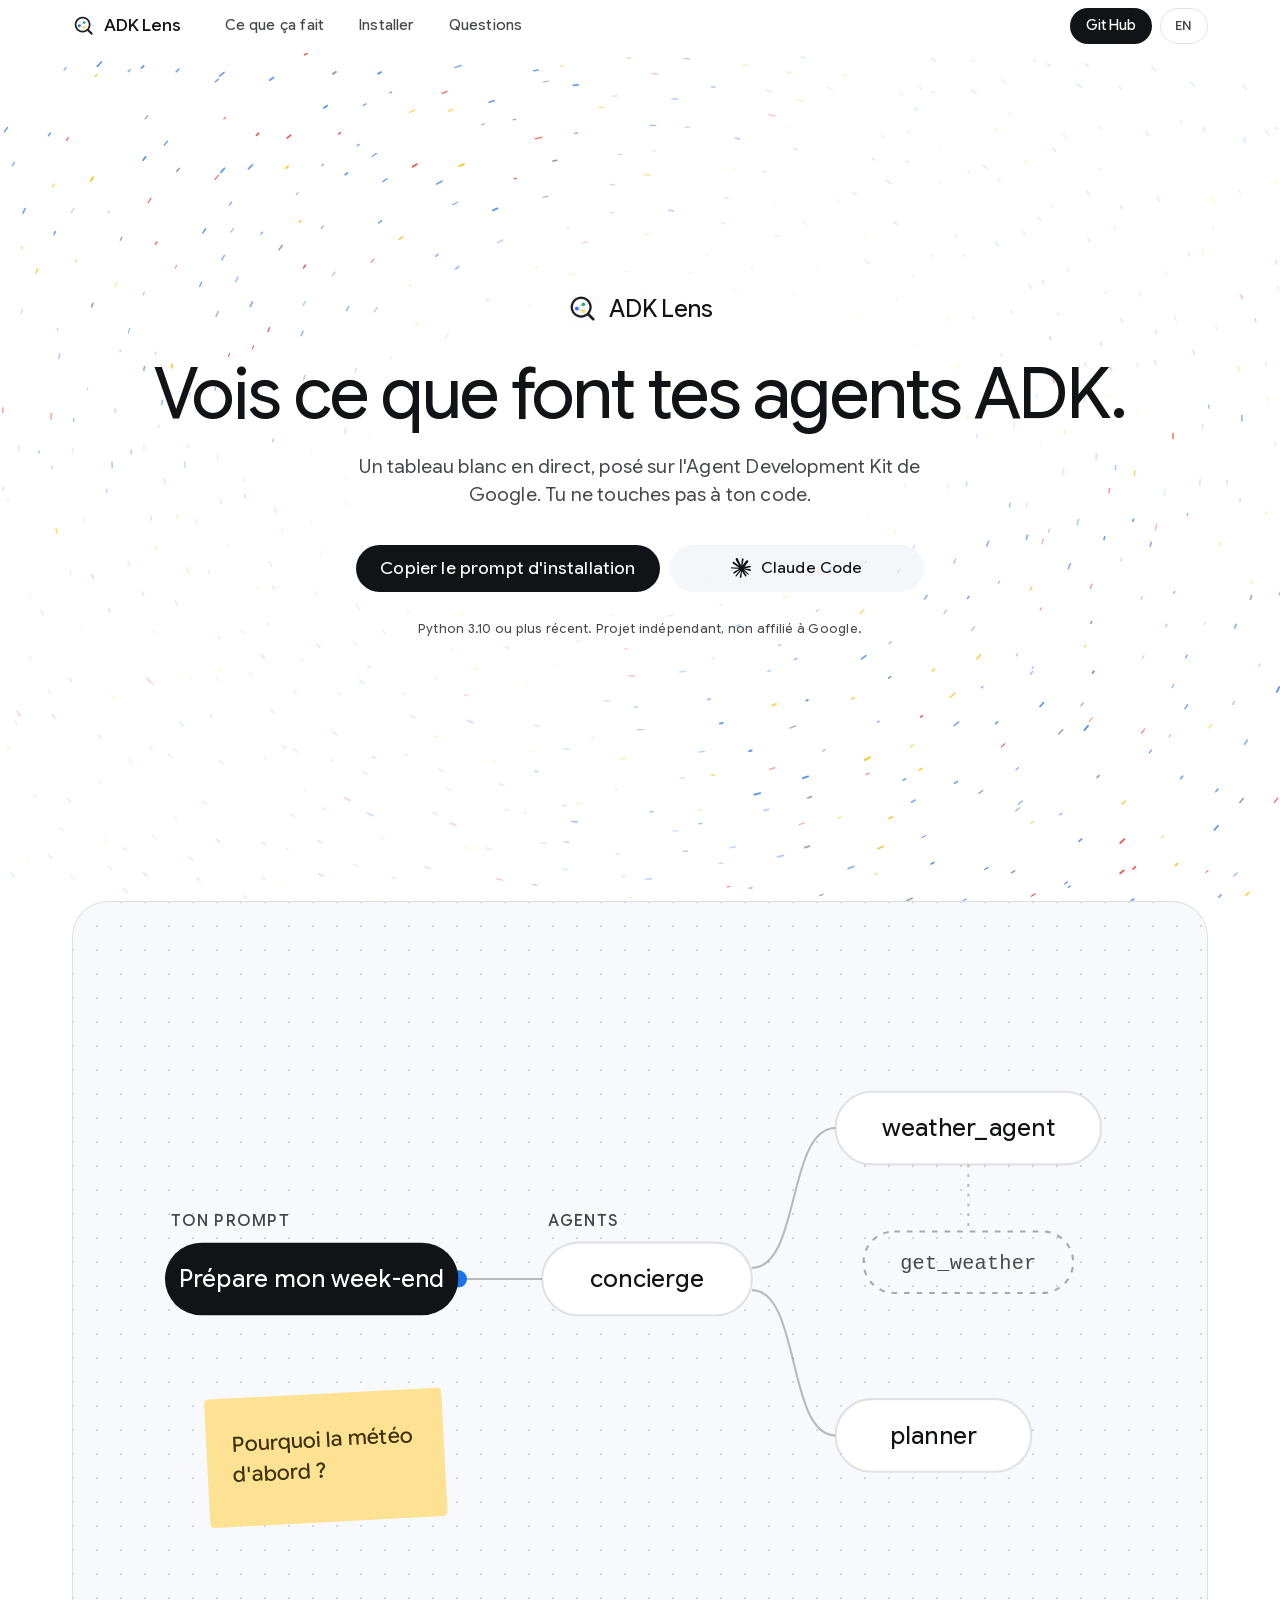
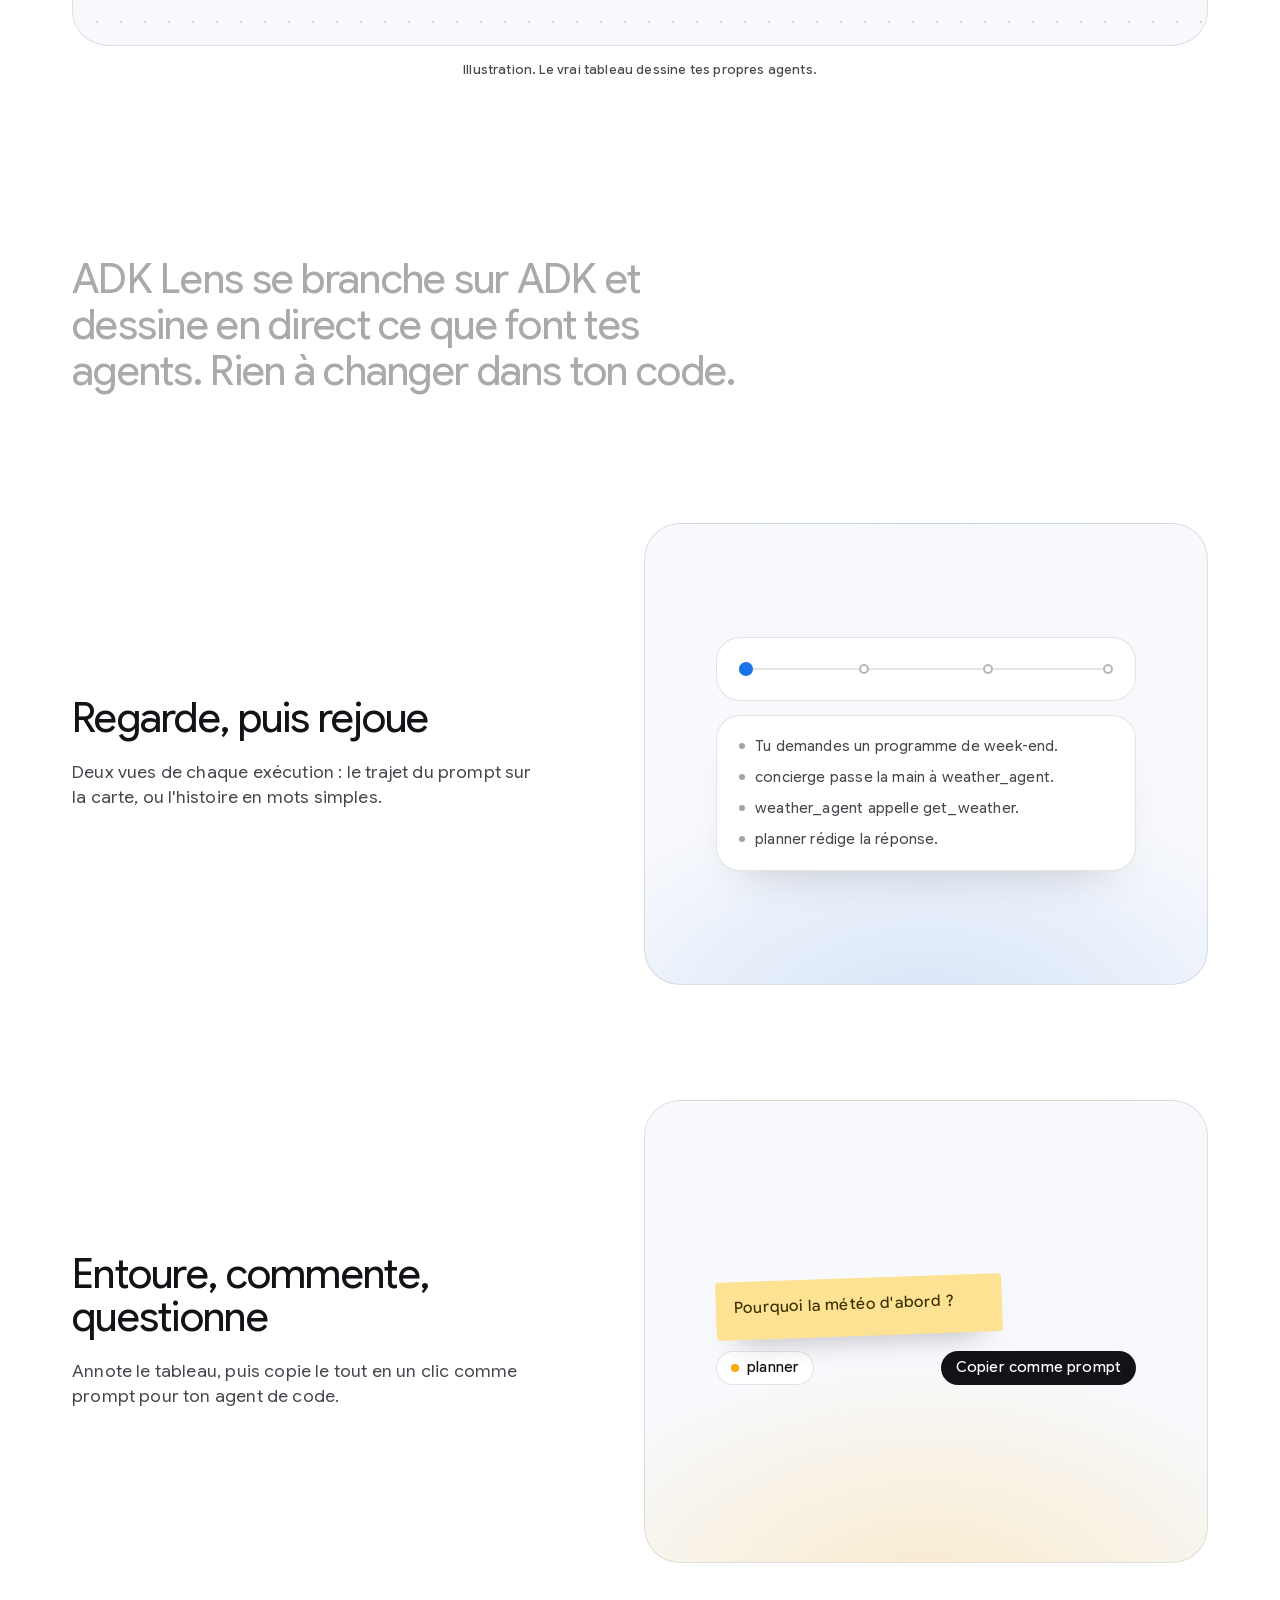
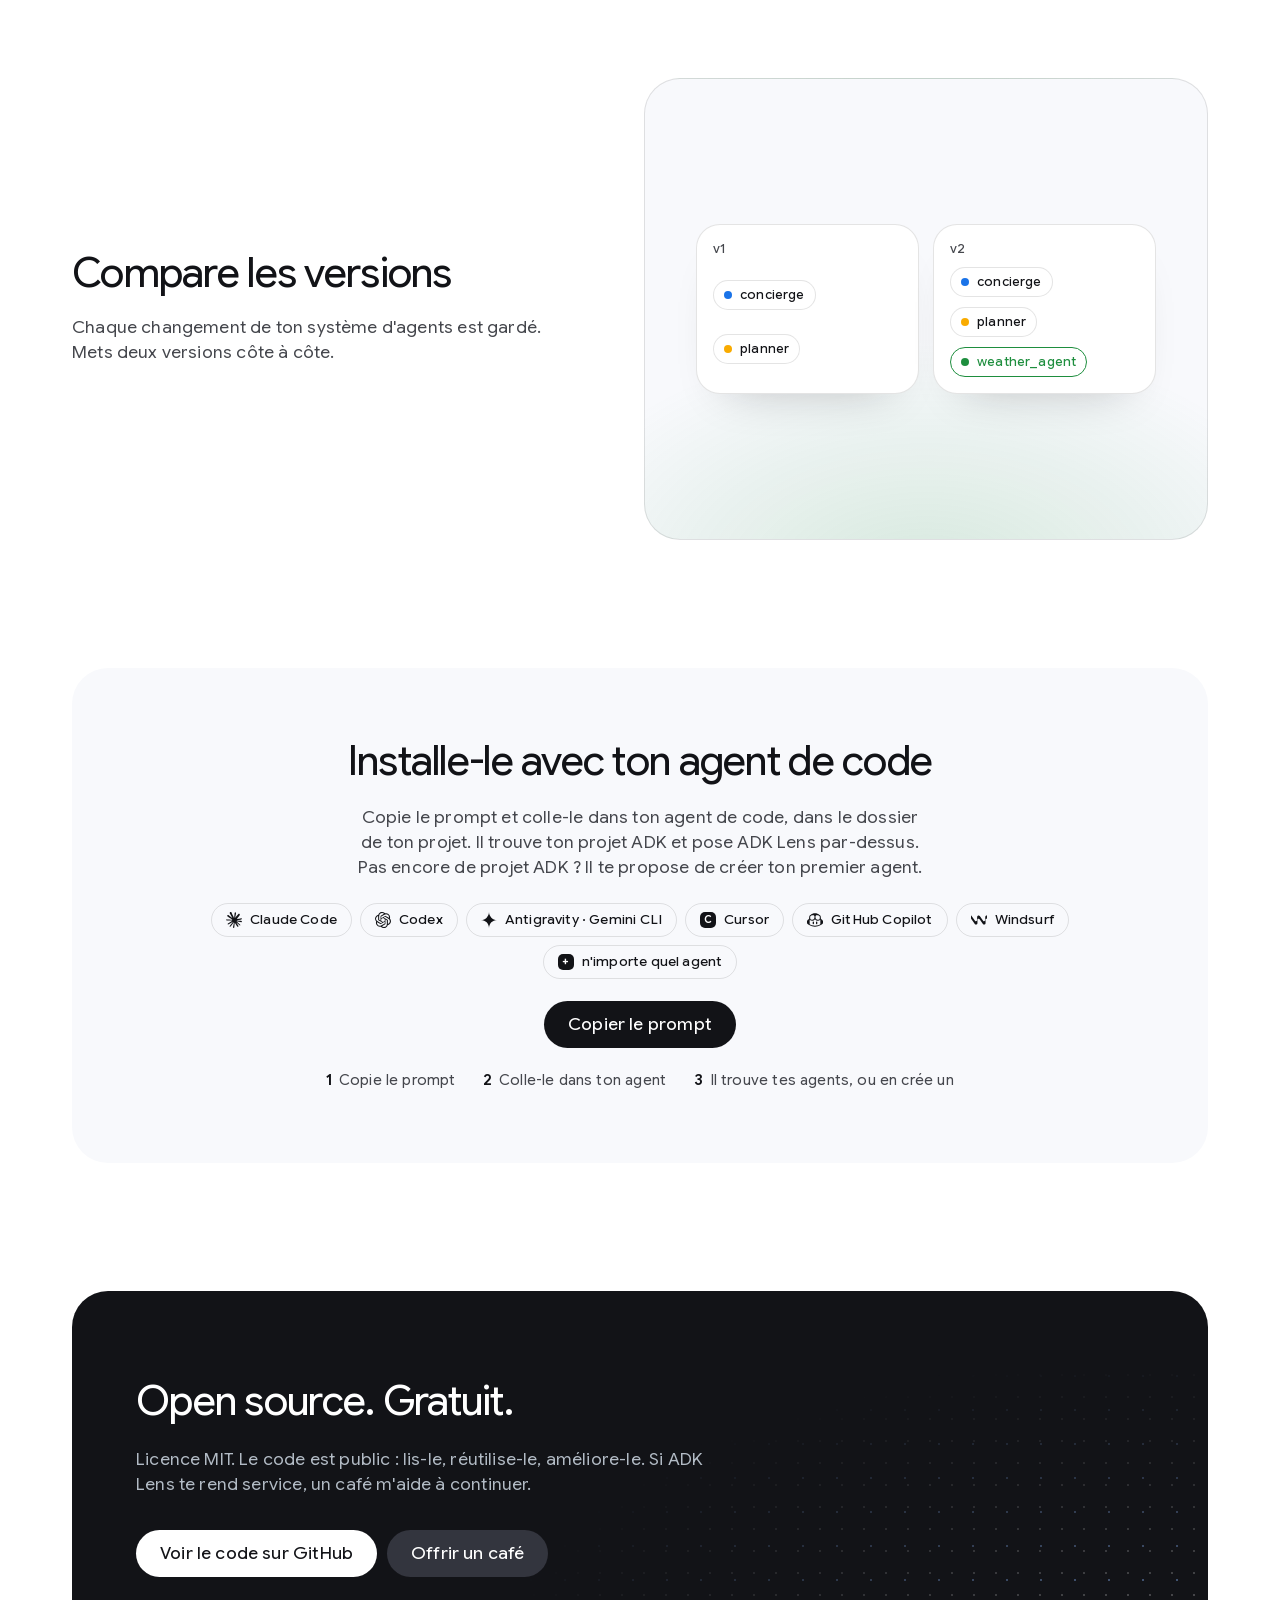
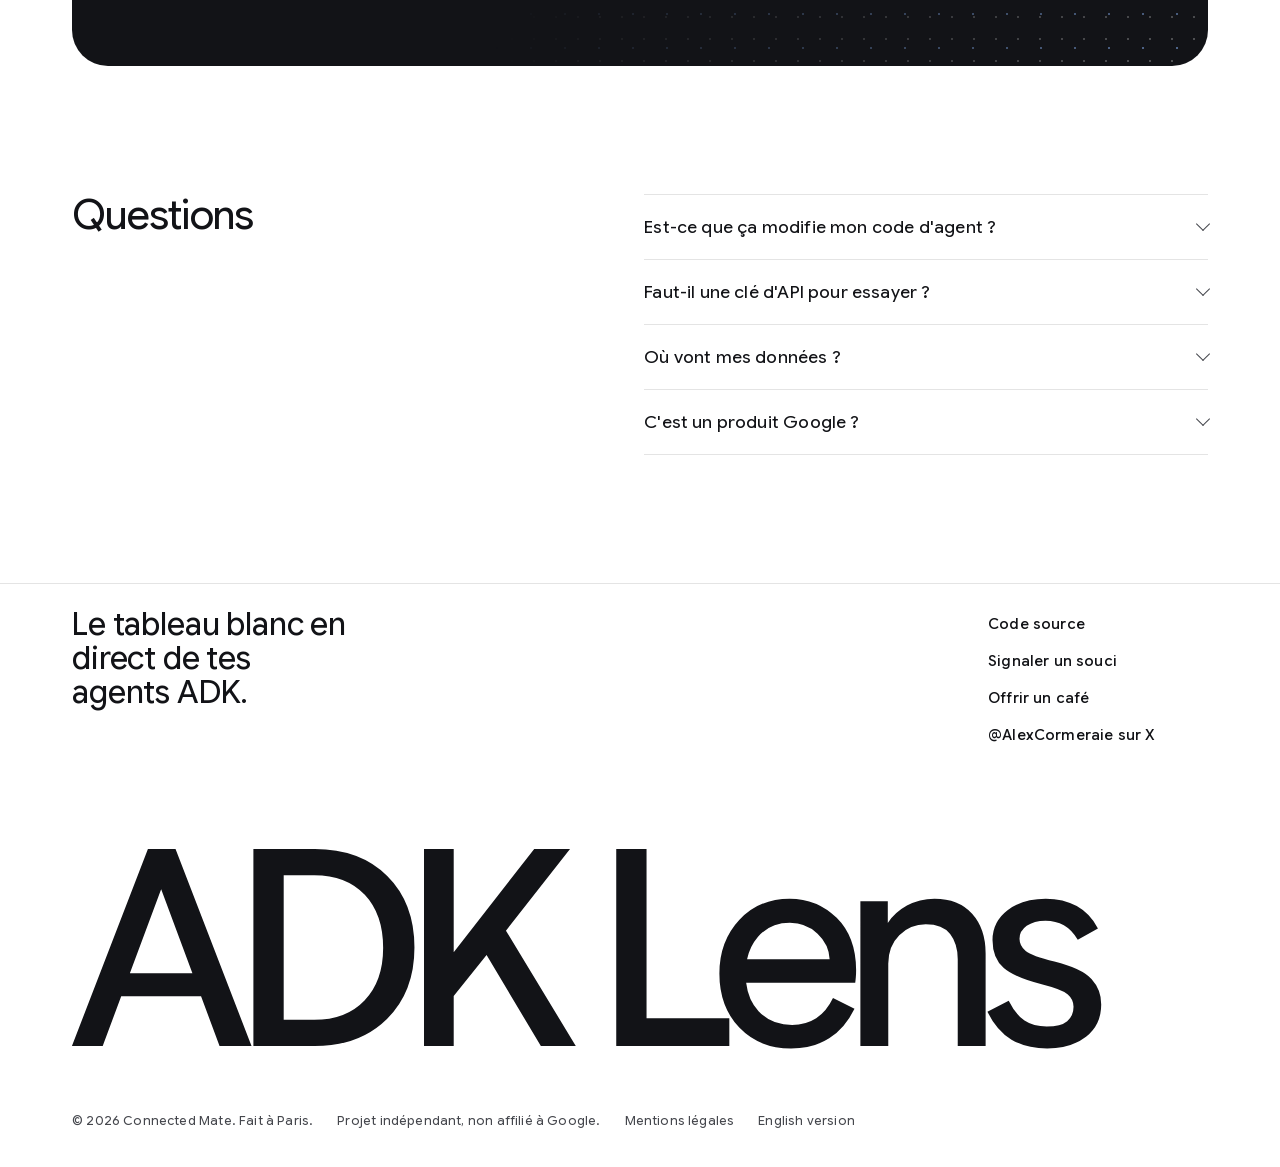
==== commit ec609319: "Setup prompt: find the ADK project or offer to create one; site no longer shows the prompt text Co-A" ====
--- a/docs/fr/index.html
+++ b/docs/fr/index.html
@@ -85,7 +85,7 @@
     <p class="lockup"><img src="../assets/icon-192.png" alt="" width="32" height="32"><span>ADK Lens</span></p>
     <h1 class="h1" id="title">Vois ce que font tes agents ADK.</h1>
     <p class="body">Un tableau blanc en direct, posé sur l&#x27;Agent Development Kit de Google. Tu ne touches pas à ton code.</p>
-    <div class="cta"><button class="btn btn--primary" type="button" data-copy="Installe ADK Lens (un tableau blanc en direct pour les agents Google ADK) sur ma machine. Suis à la lettre les instructions de https://github.com/Connected-Mate/adk-lens/blob/main/AGENT-SETUP.md : vérifie les prérequis, installe, lance la démo, puis prouve que ça marche. Ne me pose que les questions indispensables et demande-moi avant toute action sensible (mot de passe, droits administrateur, suppression)." data-copied="Prompt copié. Colle-le dans ton agent de code."><span class="is-idle">Copier le prompt d&#x27;installation</span><span class="is-done" aria-hidden="true">Prompt copié</span></button><div class="rot"><div class="rot__list" aria-hidden="true"><span class="rot__item"><svg viewBox="0 0 24 24" width="20" height="20" fill="currentColor" aria-hidden="true" focusable="false"><path d="m4.7144 15.9555 4.7174-2.6471.079-.2307-.079-.1275h-.2307l-.7893-.0486-2.6956-.0729-2.3375-.0971-2.2646-.1214-.5707-.1215-.5343-.7042.0546-.3522.4797-.3218.686.0608 1.5179.1032 2.2767.1578 1.6514.0972 2.4468.255h.3886l.0546-.1579-.1336-.0971-.1032-.0972L6.973 9.8356l-2.55-1.6879-1.3356-.9714-.7225-.4918-.3643-.4614-.1578-1.0078.6557-.7225.8803.0607.2246.0607.8925.686 1.9064 1.4754 2.4893 1.8336.3643.3035.1457-.1032.0182-.0728-.164-.2733-1.3539-2.4467-1.445-2.4893-.6435-1.032-.17-.6194c-.0607-.255-.1032-.4674-.1032-.7285L6.287.1335 6.6997 0l.9957.1336.419.3642.6192 1.4147 1.0018 2.2282 1.5543 3.0296.4553.8985.2429.8318.091.255h.1579v-.1457l.1275-1.706.2368-2.0947.2307-2.6957.0789-.7589.3764-.9107.7468-.4918.5828.2793.4797.686-.0668.4433-.2853 1.8517-.5586 2.9021-.3643 1.9429h.2125l.2429-.2429.9835-1.3053 1.6514-2.0643.7286-.8196.85-.9046.5464-.4311h1.0321l.759 1.1293-.34 1.1657-1.0625 1.3478-.8804 1.1414-1.2628 1.7-.7893 1.36.0729.1093.1882-.0183 2.8535-.607 1.5421-.2794 1.8396-.3157.8318.3886.091.3946-.3278.8075-1.967.4857-2.3072.4614-3.4364.8136-.0425.0304.0486.0607 1.5482.1457.6618.0364h1.621l3.0175.2247.7892.522.4736.6376-.079.4857-1.2142.6193-1.6393-.3886-3.825-.9107-1.3113-.3279h-.1822v.1093l1.0929 1.0686 2.0035 1.8092 2.5075 2.3314.1275.5768-.3218.4554-.34-.0486-2.2039-1.6575-.85-.7468-1.9246-1.621h-.1275v.17l.4432.6496 2.3436 3.5214.1214 1.0807-.17.3521-.6071.2125-.6679-.1214-1.3721-1.9246L14.38 17.959l-1.1414-1.9428-.1397.079-.674 7.2552-.3156.3703-.7286.2793-.6071-.4614-.3218-.7468.3218-1.4753.3886-1.9246.3157-1.53.2853-1.9004.17-.6314-.0121-.0425-.1397.0182-1.4328 1.9672-2.1796 2.9446-1.7243 1.8456-.4128.164-.7164-.3704.0667-.6618.4008-.5889 2.386-3.0357 1.4389-1.882.929-1.0868-.0062-.1579h-.0546l-6.3385 4.1164-1.1293.1457-.4857-.4554.0608-.7467.2307-.2429 1.9064-1.3114Z"/></svg>Claude Code</span><span class="rot__item"><svg viewBox="0 0 24 24" width="20" height="20" fill="currentColor" aria-hidden="true" focusable="false"><path d="M22.2819 9.8211a5.9847 5.9847 0 0 0-.5157-4.9108 6.0462 6.0462 0 0 0-6.5098-2.9A6.0651 6.0651 0 0 0 4.9807 4.1818a5.9847 5.9847 0 0 0-3.9977 2.9 6.0462 6.0462 0 0 0 .7427 7.0966 5.98 5.98 0 0 0 .511 4.9107 6.051 6.051 0 0 0 6.5146 2.9001A5.9847 5.9847 0 0 0 13.2599 24a6.0557 6.0557 0 0 0 5.7718-4.2058 5.9894 5.9894 0 0 0 3.9977-2.9001 6.0557 6.0557 0 0 0-.7475-7.0729zm-9.022 12.6081a4.4755 4.4755 0 0 1-2.8764-1.0408l.1419-.0804 4.7783-2.7582a.7948.7948 0 0 0 .3927-.6813v-6.7369l2.02 1.1686a.071.071 0 0 1 .038.052v5.5826a4.504 4.504 0 0 1-4.4945 4.4944zm-9.6607-4.1254a4.4708 4.4708 0 0 1-.5346-3.0137l.142.0852 4.783 2.7582a.7712.7712 0 0 0 .7806 0l5.8428-3.3685v2.3324a.0804.0804 0 0 1-.0332.0615L9.74 19.9502a4.4992 4.4992 0 0 1-6.1408-1.6464zM2.3408 7.8956a4.485 4.485 0 0 1 2.3655-1.9728V11.6a.7664.7664 0 0 0 .3879.6765l5.8144 3.3543-2.0201 1.1685a.0757.0757 0 0 1-.071 0l-4.8303-2.7865A4.504 4.504 0 0 1 2.3408 7.872zm16.5963 3.8558L13.1038 8.364 15.1192 7.2a.0757.0757 0 0 1 .071 0l4.8303 2.7913a4.4944 4.4944 0 0 1-.6765 8.1042v-5.6772a.79.79 0 0 0-.407-.667zm2.0107-3.0231l-.142-.0852-4.7735-2.7818a.7759.7759 0 0 0-.7854 0L9.409 9.2297V6.8974a.0662.0662 0 0 1 .0284-.0615l4.8303-2.7866a4.4992 4.4992 0 0 1 6.6802 4.66zM8.3065 12.863l-2.02-1.1638a.0804.0804 0 0 1-.038-.0567V6.0742a4.4992 4.4992 0 0 1 7.3757-3.4537l-.142.0805L8.704 5.459a.7948.7948 0 0 0-.3927.6813zm1.0976-2.3654l2.602-1.4998 2.6069 1.4998v2.9994l-2.5974 1.4997-2.6067-1.4997Z"/></svg>Codex</span><span class="rot__item"><svg viewBox="0 0 24 24" width="20" height="20" fill="currentColor" aria-hidden="true" focusable="false"><path d="M11.04 19.32Q12 21.51 12 24q0-2.49.93-4.68.96-2.19 2.58-3.81t3.81-2.55Q21.51 12 24 12q-2.49 0-4.68-.93a12.3 12.3 0 0 1-3.81-2.58 12.3 12.3 0 0 1-2.58-3.81Q12 2.49 12 0q0 2.49-.96 4.68-.93 2.19-2.55 3.81a12.3 12.3 0 0 1-3.81 2.58Q2.49 12 0 12q2.49 0 4.68.96 2.19.93 3.81 2.55t2.55 3.81"/></svg>Antigravity · Gemini CLI</span><span class="rot__item"><span class="mono-chip" aria-hidden="true">C</span>Cursor</span><span class="rot__item"><svg viewBox="0 0 24 24" width="20" height="20" fill="currentColor" aria-hidden="true" focusable="false"><path d="M23.922 16.997C23.061 18.492 18.063 22.02 12 22.02 5.937 22.02.939 18.492.078 16.997A.641.641 0 0 1 0 16.741v-2.869a.883.883 0 0 1 .053-.22c.372-.935 1.347-2.292 2.605-2.656.167-.429.414-1.055.644-1.517a10.098 10.098 0 0 1-.052-1.086c0-1.331.282-2.499 1.132-3.368.397-.406.89-.717 1.474-.952C7.255 2.937 9.248 1.98 11.978 1.98c2.731 0 4.767.957 6.166 2.093.584.235 1.077.546 1.474.952.85.869 1.132 2.037 1.132 3.368 0 .368-.014.733-.052 1.086.23.462.477 1.088.644 1.517 1.258.364 2.233 1.721 2.605 2.656a.841.841 0 0 1 .053.22v2.869a.641.641 0 0 1-.078.256Zm-11.75-5.992h-.344a4.359 4.359 0 0 1-.355.508c-.77.947-1.918 1.492-3.508 1.492-1.725 0-2.989-.359-3.782-1.259a2.137 2.137 0 0 1-.085-.104L4 11.746v6.585c1.435.779 4.514 2.179 8 2.179 3.486 0 6.565-1.4 8-2.179v-6.585l-.098-.104s-.033.045-.085.104c-.793.9-2.057 1.259-3.782 1.259-1.59 0-2.738-.545-3.508-1.492a4.359 4.359 0 0 1-.355-.508Zm2.328 3.25c.549 0 1 .451 1 1v2c0 .549-.451 1-1 1-.549 0-1-.451-1-1v-2c0-.549.451-1 1-1Zm-5 0c.549 0 1 .451 1 1v2c0 .549-.451 1-1 1-.549 0-1-.451-1-1v-2c0-.549.451-1 1-1Zm3.313-6.185c.136 1.057.403 1.913.878 2.497.442.544 1.134.938 2.344.938 1.573 0 2.292-.337 2.657-.751.384-.435.558-1.15.558-2.361 0-1.14-.243-1.847-.705-2.319-.477-.488-1.319-.862-2.824-1.025-1.487-.161-2.192.138-2.533.529-.269.307-.437.808-.438 1.578v.021c0 .265.021.562.063.893Zm-1.626 0c.042-.331.063-.628.063-.894v-.02c-.001-.77-.169-1.271-.438-1.578-.341-.391-1.046-.69-2.533-.529-1.505.163-2.347.537-2.824 1.025-.462.472-.705 1.179-.705 2.319 0 1.211.175 1.926.558 2.361.365.414 1.084.751 2.657.751 1.21 0 1.902-.394 2.344-.938.475-.584.742-1.44.878-2.497Z"/></svg>GitHub Copilot</span><span class="rot__item"><svg viewBox="0 0 24 24" width="20" height="20" fill="currentColor" aria-hidden="true" focusable="false"><path d="M23.55 5.067c-1.2038-.002-2.1806.973-2.1806 2.1765v4.8676c0 .972-.8035 1.7594-1.7597 1.7594-.568 0-1.1352-.286-1.4718-.7659l-4.9713-7.1003c-.4125-.5896-1.0837-.941-1.8103-.941-1.1334 0-2.1533.9635-2.1533 2.153v4.8957c0 .972-.7969 1.7594-1.7596 1.7594-.57 0-1.1363-.286-1.4728-.7658L.4076 5.1598C.2822 4.9798 0 5.0688 0 5.2882v4.2452c0 .2147.0656.4228.1884.599l5.4748 7.8183c.3234.462.8006.8052 1.3509.9298 1.3771.313 2.6446-.747 2.6446-2.0977v-4.893c0-.972.7875-1.7593 1.7596-1.7593h.003a1.798 1.798 0 0 1 1.4718.7658l4.9723 7.0994c.4135.5905 1.05.941 1.8093.941 1.1587 0 2.1515-.9645 2.1515-2.153v-4.8948c0-.972.7875-1.7594 1.7596-1.7594h.194a.22.22 0 0 0 .2204-.2202v-4.622a.22.22 0 0 0-.2203-.2203Z"/></svg>Windsurf</span><span class="rot__item"><span class="mono-chip" aria-hidden="true">+</span>n&#x27;importe quel agent</span><span class="rot__item rot__item--dup"><svg viewBox="0 0 24 24" width="20" height="20" fill="currentColor" aria-hidden="true" focusable="false"><path d="m4.7144 15.9555 4.7174-2.6471.079-.2307-.079-.1275h-.2307l-.7893-.0486-2.6956-.0729-2.3375-.0971-2.2646-.1214-.5707-.1215-.5343-.7042.0546-.3522.4797-.3218.686.0608 1.5179.1032 2.2767.1578 1.6514.0972 2.4468.255h.3886l.0546-.1579-.1336-.0971-.1032-.0972L6.973 9.8356l-2.55-1.6879-1.3356-.9714-.7225-.4918-.3643-.4614-.1578-1.0078.6557-.7225.8803.0607.2246.0607.8925.686 1.9064 1.4754 2.4893 1.8336.3643.3035.1457-.1032.0182-.0728-.164-.2733-1.3539-2.4467-1.445-2.4893-.6435-1.032-.17-.6194c-.0607-.255-.1032-.4674-.1032-.7285L6.287.1335 6.6997 0l.9957.1336.419.3642.6192 1.4147 1.0018 2.2282 1.5543 3.0296.4553.8985.2429.8318.091.255h.1579v-.1457l.1275-1.706.2368-2.0947.2307-2.6957.0789-.7589.3764-.9107.7468-.4918.5828.2793.4797.686-.0668.4433-.2853 1.8517-.5586 2.9021-.3643 1.9429h.2125l.2429-.2429.9835-1.3053 1.6514-2.0643.7286-.8196.85-.9046.5464-.4311h1.0321l.759 1.1293-.34 1.1657-1.0625 1.3478-.8804 1.1414-1.2628 1.7-.7893 1.36.0729.1093.1882-.0183 2.8535-.607 1.5421-.2794 1.8396-.3157.8318.3886.091.3946-.3278.8075-1.967.4857-2.3072.4614-3.4364.8136-.0425.0304.0486.0607 1.5482.1457.6618.0364h1.621l3.0175.2247.7892.522.4736.6376-.079.4857-1.2142.6193-1.6393-.3886-3.825-.9107-1.3113-.3279h-.1822v.1093l1.0929 1.0686 2.0035 1.8092 2.5075 2.3314.1275.5768-.3218.4554-.34-.0486-2.2039-1.6575-.85-.7468-1.9246-1.621h-.1275v.17l.4432.6496 2.3436 3.5214.1214 1.0807-.17.3521-.6071.2125-.6679-.1214-1.3721-1.9246L14.38 17.959l-1.1414-1.9428-.1397.079-.674 7.2552-.3156.3703-.7286.2793-.6071-.4614-.3218-.7468.3218-1.4753.3886-1.9246.3157-1.53.2853-1.9004.17-.6314-.0121-.0425-.1397.0182-1.4328 1.9672-2.1796 2.9446-1.7243 1.8456-.4128.164-.7164-.3704.0667-.6618.4008-.5889 2.386-3.0357 1.4389-1.882.929-1.0868-.0062-.1579h-.0546l-6.3385 4.1164-1.1293.1457-.4857-.4554.0608-.7467.2307-.2429 1.9064-1.3114Z"/></svg>Claude Code</span></div><span class="sr-only">Fonctionne avec Claude Code, Codex, Antigravity et Gemini CLI, Cursor, GitHub Copilot, Windsurf, ou n&#x27;importe quel agent de code.</span></div></div>
+    <div class="cta"><button class="btn btn--primary" type="button" data-copy="Mets en place ADK Lens (un tableau blanc en direct pour les agents Google ADK) dans le dossier où tu travailles en ce moment. Suis à la lettre https://github.com/Connected-Mate/adk-lens/blob/main/AGENT-SETUP.md. Cherche d&#x27;abord ici un projet qui utilise Google ADK. Si tu en trouves un, installe ADK Lens par-dessus sans modifier son code, et montre-moi mes propres agents sur le tableau. Si tu n&#x27;en trouves pas, dis-le-moi, puis propose-moi d&#x27;installer Google ADK et de créer un premier agent avec moi, et branche ADK Lens dessus. Prouve que ça marche. Ne me pose que les questions indispensables et demande-moi avant toute action sensible (mot de passe, clé d&#x27;API, droits administrateur, suppression)." data-copied="Prompt copié. Colle-le dans ton agent de code."><span class="is-idle">Copier le prompt d&#x27;installation</span><span class="is-done" aria-hidden="true">Prompt copié</span></button><div class="rot"><div class="rot__list" aria-hidden="true"><span class="rot__item"><svg viewBox="0 0 24 24" width="20" height="20" fill="currentColor" aria-hidden="true" focusable="false"><path d="m4.7144 15.9555 4.7174-2.6471.079-.2307-.079-.1275h-.2307l-.7893-.0486-2.6956-.0729-2.3375-.0971-2.2646-.1214-.5707-.1215-.5343-.7042.0546-.3522.4797-.3218.686.0608 1.5179.1032 2.2767.1578 1.6514.0972 2.4468.255h.3886l.0546-.1579-.1336-.0971-.1032-.0972L6.973 9.8356l-2.55-1.6879-1.3356-.9714-.7225-.4918-.3643-.4614-.1578-1.0078.6557-.7225.8803.0607.2246.0607.8925.686 1.9064 1.4754 2.4893 1.8336.3643.3035.1457-.1032.0182-.0728-.164-.2733-1.3539-2.4467-1.445-2.4893-.6435-1.032-.17-.6194c-.0607-.255-.1032-.4674-.1032-.7285L6.287.1335 6.6997 0l.9957.1336.419.3642.6192 1.4147 1.0018 2.2282 1.5543 3.0296.4553.8985.2429.8318.091.255h.1579v-.1457l.1275-1.706.2368-2.0947.2307-2.6957.0789-.7589.3764-.9107.7468-.4918.5828.2793.4797.686-.0668.4433-.2853 1.8517-.5586 2.9021-.3643 1.9429h.2125l.2429-.2429.9835-1.3053 1.6514-2.0643.7286-.8196.85-.9046.5464-.4311h1.0321l.759 1.1293-.34 1.1657-1.0625 1.3478-.8804 1.1414-1.2628 1.7-.7893 1.36.0729.1093.1882-.0183 2.8535-.607 1.5421-.2794 1.8396-.3157.8318.3886.091.3946-.3278.8075-1.967.4857-2.3072.4614-3.4364.8136-.0425.0304.0486.0607 1.5482.1457.6618.0364h1.621l3.0175.2247.7892.522.4736.6376-.079.4857-1.2142.6193-1.6393-.3886-3.825-.9107-1.3113-.3279h-.1822v.1093l1.0929 1.0686 2.0035 1.8092 2.5075 2.3314.1275.5768-.3218.4554-.34-.0486-2.2039-1.6575-.85-.7468-1.9246-1.621h-.1275v.17l.4432.6496 2.3436 3.5214.1214 1.0807-.17.3521-.6071.2125-.6679-.1214-1.3721-1.9246L14.38 17.959l-1.1414-1.9428-.1397.079-.674 7.2552-.3156.3703-.7286.2793-.6071-.4614-.3218-.7468.3218-1.4753.3886-1.9246.3157-1.53.2853-1.9004.17-.6314-.0121-.0425-.1397.0182-1.4328 1.9672-2.1796 2.9446-1.7243 1.8456-.4128.164-.7164-.3704.0667-.6618.4008-.5889 2.386-3.0357 1.4389-1.882.929-1.0868-.0062-.1579h-.0546l-6.3385 4.1164-1.1293.1457-.4857-.4554.0608-.7467.2307-.2429 1.9064-1.3114Z"/></svg>Claude Code</span><span class="rot__item"><svg viewBox="0 0 24 24" width="20" height="20" fill="currentColor" aria-hidden="true" focusable="false"><path d="M22.2819 9.8211a5.9847 5.9847 0 0 0-.5157-4.9108 6.0462 6.0462 0 0 0-6.5098-2.9A6.0651 6.0651 0 0 0 4.9807 4.1818a5.9847 5.9847 0 0 0-3.9977 2.9 6.0462 6.0462 0 0 0 .7427 7.0966 5.98 5.98 0 0 0 .511 4.9107 6.051 6.051 0 0 0 6.5146 2.9001A5.9847 5.9847 0 0 0 13.2599 24a6.0557 6.0557 0 0 0 5.7718-4.2058 5.9894 5.9894 0 0 0 3.9977-2.9001 6.0557 6.0557 0 0 0-.7475-7.0729zm-9.022 12.6081a4.4755 4.4755 0 0 1-2.8764-1.0408l.1419-.0804 4.7783-2.7582a.7948.7948 0 0 0 .3927-.6813v-6.7369l2.02 1.1686a.071.071 0 0 1 .038.052v5.5826a4.504 4.504 0 0 1-4.4945 4.4944zm-9.6607-4.1254a4.4708 4.4708 0 0 1-.5346-3.0137l.142.0852 4.783 2.7582a.7712.7712 0 0 0 .7806 0l5.8428-3.3685v2.3324a.0804.0804 0 0 1-.0332.0615L9.74 19.9502a4.4992 4.4992 0 0 1-6.1408-1.6464zM2.3408 7.8956a4.485 4.485 0 0 1 2.3655-1.9728V11.6a.7664.7664 0 0 0 .3879.6765l5.8144 3.3543-2.0201 1.1685a.0757.0757 0 0 1-.071 0l-4.8303-2.7865A4.504 4.504 0 0 1 2.3408 7.872zm16.5963 3.8558L13.1038 8.364 15.1192 7.2a.0757.0757 0 0 1 .071 0l4.8303 2.7913a4.4944 4.4944 0 0 1-.6765 8.1042v-5.6772a.79.79 0 0 0-.407-.667zm2.0107-3.0231l-.142-.0852-4.7735-2.7818a.7759.7759 0 0 0-.7854 0L9.409 9.2297V6.8974a.0662.0662 0 0 1 .0284-.0615l4.8303-2.7866a4.4992 4.4992 0 0 1 6.6802 4.66zM8.3065 12.863l-2.02-1.1638a.0804.0804 0 0 1-.038-.0567V6.0742a4.4992 4.4992 0 0 1 7.3757-3.4537l-.142.0805L8.704 5.459a.7948.7948 0 0 0-.3927.6813zm1.0976-2.3654l2.602-1.4998 2.6069 1.4998v2.9994l-2.5974 1.4997-2.6067-1.4997Z"/></svg>Codex</span><span class="rot__item"><svg viewBox="0 0 24 24" width="20" height="20" fill="currentColor" aria-hidden="true" focusable="false"><path d="M11.04 19.32Q12 21.51 12 24q0-2.49.93-4.68.96-2.19 2.58-3.81t3.81-2.55Q21.51 12 24 12q-2.49 0-4.68-.93a12.3 12.3 0 0 1-3.81-2.58 12.3 12.3 0 0 1-2.58-3.81Q12 2.49 12 0q0 2.49-.96 4.68-.93 2.19-2.55 3.81a12.3 12.3 0 0 1-3.81 2.58Q2.49 12 0 12q2.49 0 4.68.96 2.19.93 3.81 2.55t2.55 3.81"/></svg>Antigravity · Gemini CLI</span><span class="rot__item"><span class="mono-chip" aria-hidden="true">C</span>Cursor</span><span class="rot__item"><svg viewBox="0 0 24 24" width="20" height="20" fill="currentColor" aria-hidden="true" focusable="false"><path d="M23.922 16.997C23.061 18.492 18.063 22.02 12 22.02 5.937 22.02.939 18.492.078 16.997A.641.641 0 0 1 0 16.741v-2.869a.883.883 0 0 1 .053-.22c.372-.935 1.347-2.292 2.605-2.656.167-.429.414-1.055.644-1.517a10.098 10.098 0 0 1-.052-1.086c0-1.331.282-2.499 1.132-3.368.397-.406.89-.717 1.474-.952C7.255 2.937 9.248 1.98 11.978 1.98c2.731 0 4.767.957 6.166 2.093.584.235 1.077.546 1.474.952.85.869 1.132 2.037 1.132 3.368 0 .368-.014.733-.052 1.086.23.462.477 1.088.644 1.517 1.258.364 2.233 1.721 2.605 2.656a.841.841 0 0 1 .053.22v2.869a.641.641 0 0 1-.078.256Zm-11.75-5.992h-.344a4.359 4.359 0 0 1-.355.508c-.77.947-1.918 1.492-3.508 1.492-1.725 0-2.989-.359-3.782-1.259a2.137 2.137 0 0 1-.085-.104L4 11.746v6.585c1.435.779 4.514 2.179 8 2.179 3.486 0 6.565-1.4 8-2.179v-6.585l-.098-.104s-.033.045-.085.104c-.793.9-2.057 1.259-3.782 1.259-1.59 0-2.738-.545-3.508-1.492a4.359 4.359 0 0 1-.355-.508Zm2.328 3.25c.549 0 1 .451 1 1v2c0 .549-.451 1-1 1-.549 0-1-.451-1-1v-2c0-.549.451-1 1-1Zm-5 0c.549 0 1 .451 1 1v2c0 .549-.451 1-1 1-.549 0-1-.451-1-1v-2c0-.549.451-1 1-1Zm3.313-6.185c.136 1.057.403 1.913.878 2.497.442.544 1.134.938 2.344.938 1.573 0 2.292-.337 2.657-.751.384-.435.558-1.15.558-2.361 0-1.14-.243-1.847-.705-2.319-.477-.488-1.319-.862-2.824-1.025-1.487-.161-2.192.138-2.533.529-.269.307-.437.808-.438 1.578v.021c0 .265.021.562.063.893Zm-1.626 0c.042-.331.063-.628.063-.894v-.02c-.001-.77-.169-1.271-.438-1.578-.341-.391-1.046-.69-2.533-.529-1.505.163-2.347.537-2.824 1.025-.462.472-.705 1.179-.705 2.319 0 1.211.175 1.926.558 2.361.365.414 1.084.751 2.657.751 1.21 0 1.902-.394 2.344-.938.475-.584.742-1.44.878-2.497Z"/></svg>GitHub Copilot</span><span class="rot__item"><svg viewBox="0 0 24 24" width="20" height="20" fill="currentColor" aria-hidden="true" focusable="false"><path d="M23.55 5.067c-1.2038-.002-2.1806.973-2.1806 2.1765v4.8676c0 .972-.8035 1.7594-1.7597 1.7594-.568 0-1.1352-.286-1.4718-.7659l-4.9713-7.1003c-.4125-.5896-1.0837-.941-1.8103-.941-1.1334 0-2.1533.9635-2.1533 2.153v4.8957c0 .972-.7969 1.7594-1.7596 1.7594-.57 0-1.1363-.286-1.4728-.7658L.4076 5.1598C.2822 4.9798 0 5.0688 0 5.2882v4.2452c0 .2147.0656.4228.1884.599l5.4748 7.8183c.3234.462.8006.8052 1.3509.9298 1.3771.313 2.6446-.747 2.6446-2.0977v-4.893c0-.972.7875-1.7593 1.7596-1.7593h.003a1.798 1.798 0 0 1 1.4718.7658l4.9723 7.0994c.4135.5905 1.05.941 1.8093.941 1.1587 0 2.1515-.9645 2.1515-2.153v-4.8948c0-.972.7875-1.7594 1.7596-1.7594h.194a.22.22 0 0 0 .2204-.2202v-4.622a.22.22 0 0 0-.2203-.2203Z"/></svg>Windsurf</span><span class="rot__item"><span class="mono-chip" aria-hidden="true">+</span>n&#x27;importe quel agent</span><span class="rot__item rot__item--dup"><svg viewBox="0 0 24 24" width="20" height="20" fill="currentColor" aria-hidden="true" focusable="false"><path d="m4.7144 15.9555 4.7174-2.6471.079-.2307-.079-.1275h-.2307l-.7893-.0486-2.6956-.0729-2.3375-.0971-2.2646-.1214-.5707-.1215-.5343-.7042.0546-.3522.4797-.3218.686.0608 1.5179.1032 2.2767.1578 1.6514.0972 2.4468.255h.3886l.0546-.1579-.1336-.0971-.1032-.0972L6.973 9.8356l-2.55-1.6879-1.3356-.9714-.7225-.4918-.3643-.4614-.1578-1.0078.6557-.7225.8803.0607.2246.0607.8925.686 1.9064 1.4754 2.4893 1.8336.3643.3035.1457-.1032.0182-.0728-.164-.2733-1.3539-2.4467-1.445-2.4893-.6435-1.032-.17-.6194c-.0607-.255-.1032-.4674-.1032-.7285L6.287.1335 6.6997 0l.9957.1336.419.3642.6192 1.4147 1.0018 2.2282 1.5543 3.0296.4553.8985.2429.8318.091.255h.1579v-.1457l.1275-1.706.2368-2.0947.2307-2.6957.0789-.7589.3764-.9107.7468-.4918.5828.2793.4797.686-.0668.4433-.2853 1.8517-.5586 2.9021-.3643 1.9429h.2125l.2429-.2429.9835-1.3053 1.6514-2.0643.7286-.8196.85-.9046.5464-.4311h1.0321l.759 1.1293-.34 1.1657-1.0625 1.3478-.8804 1.1414-1.2628 1.7-.7893 1.36.0729.1093.1882-.0183 2.8535-.607 1.5421-.2794 1.8396-.3157.8318.3886.091.3946-.3278.8075-1.967.4857-2.3072.4614-3.4364.8136-.0425.0304.0486.0607 1.5482.1457.6618.0364h1.621l3.0175.2247.7892.522.4736.6376-.079.4857-1.2142.6193-1.6393-.3886-3.825-.9107-1.3113-.3279h-.1822v.1093l1.0929 1.0686 2.0035 1.8092 2.5075 2.3314.1275.5768-.3218.4554-.34-.0486-2.2039-1.6575-.85-.7468-1.9246-1.621h-.1275v.17l.4432.6496 2.3436 3.5214.1214 1.0807-.17.3521-.6071.2125-.6679-.1214-1.3721-1.9246L14.38 17.959l-1.1414-1.9428-.1397.079-.674 7.2552-.3156.3703-.7286.2793-.6071-.4614-.3218-.7468.3218-1.4753.3886-1.9246.3157-1.53.2853-1.9004.17-.6314-.0121-.0425-.1397.0182-1.4328 1.9672-2.1796 2.9446-1.7243 1.8456-.4128.164-.7164-.3704.0667-.6618.4008-.5889 2.386-3.0357 1.4389-1.882.929-1.0868-.0062-.1579h-.0546l-6.3385 4.1164-1.1293.1457-.4857-.4554.0608-.7467.2307-.2429 1.9064-1.3114Z"/></svg>Claude Code</span></div><span class="sr-only">Fonctionne avec Claude Code, Codex, Antigravity et Gemini CLI, Cursor, GitHub Copilot, Windsurf, ou n&#x27;importe quel agent de code.</span></div></div>
     <p class="fine">Python 3.10 ou plus récent. Projet indépendant, non affilié à Google.</p>
   </div>
 </section>
@@ -134,11 +134,10 @@
 <section class="wrap setup" id="agent" aria-labelledby="agent-title">
   <div class="setup__panel">
     <h2 class="h2" id="agent-title">Installe-le avec ton agent de code</h2>
-    <p class="body">Copie ce prompt et colle-le dans ton agent. Il installe ADK Lens, lance la démo et vérifie que tout marche.</p>
+    <p class="body">Copie le prompt et colle-le dans ton agent de code, dans le dossier de ton projet. Il trouve ton projet ADK et pose ADK Lens par-dessus. Pas encore de projet ADK ? Il te propose de créer ton premier agent.</p>
     <ul class="agents" role="list"><li><svg viewBox="0 0 24 24" width="20" height="20" fill="currentColor" aria-hidden="true" focusable="false"><path d="m4.7144 15.9555 4.7174-2.6471.079-.2307-.079-.1275h-.2307l-.7893-.0486-2.6956-.0729-2.3375-.0971-2.2646-.1214-.5707-.1215-.5343-.7042.0546-.3522.4797-.3218.686.0608 1.5179.1032 2.2767.1578 1.6514.0972 2.4468.255h.3886l.0546-.1579-.1336-.0971-.1032-.0972L6.973 9.8356l-2.55-1.6879-1.3356-.9714-.7225-.4918-.3643-.4614-.1578-1.0078.6557-.7225.8803.0607.2246.0607.8925.686 1.9064 1.4754 2.4893 1.8336.3643.3035.1457-.1032.0182-.0728-.164-.2733-1.3539-2.4467-1.445-2.4893-.6435-1.032-.17-.6194c-.0607-.255-.1032-.4674-.1032-.7285L6.287.1335 6.6997 0l.9957.1336.419.3642.6192 1.4147 1.0018 2.2282 1.5543 3.0296.4553.8985.2429.8318.091.255h.1579v-.1457l.1275-1.706.2368-2.0947.2307-2.6957.0789-.7589.3764-.9107.7468-.4918.5828.2793.4797.686-.0668.4433-.2853 1.8517-.5586 2.9021-.3643 1.9429h.2125l.2429-.2429.9835-1.3053 1.6514-2.0643.7286-.8196.85-.9046.5464-.4311h1.0321l.759 1.1293-.34 1.1657-1.0625 1.3478-.8804 1.1414-1.2628 1.7-.7893 1.36.0729.1093.1882-.0183 2.8535-.607 1.5421-.2794 1.8396-.3157.8318.3886.091.3946-.3278.8075-1.967.4857-2.3072.4614-3.4364.8136-.0425.0304.0486.0607 1.5482.1457.6618.0364h1.621l3.0175.2247.7892.522.4736.6376-.079.4857-1.2142.6193-1.6393-.3886-3.825-.9107-1.3113-.3279h-.1822v.1093l1.0929 1.0686 2.0035 1.8092 2.5075 2.3314.1275.5768-.3218.4554-.34-.0486-2.2039-1.6575-.85-.7468-1.9246-1.621h-.1275v.17l.4432.6496 2.3436 3.5214.1214 1.0807-.17.3521-.6071.2125-.6679-.1214-1.3721-1.9246L14.38 17.959l-1.1414-1.9428-.1397.079-.674 7.2552-.3156.3703-.7286.2793-.6071-.4614-.3218-.7468.3218-1.4753.3886-1.9246.3157-1.53.2853-1.9004.17-.6314-.0121-.0425-.1397.0182-1.4328 1.9672-2.1796 2.9446-1.7243 1.8456-.4128.164-.7164-.3704.0667-.6618.4008-.5889 2.386-3.0357 1.4389-1.882.929-1.0868-.0062-.1579h-.0546l-6.3385 4.1164-1.1293.1457-.4857-.4554.0608-.7467.2307-.2429 1.9064-1.3114Z"/></svg>Claude Code</li><li><svg viewBox="0 0 24 24" width="20" height="20" fill="currentColor" aria-hidden="true" focusable="false"><path d="M22.2819 9.8211a5.9847 5.9847 0 0 0-.5157-4.9108 6.0462 6.0462 0 0 0-6.5098-2.9A6.0651 6.0651 0 0 0 4.9807 4.1818a5.9847 5.9847 0 0 0-3.9977 2.9 6.0462 6.0462 0 0 0 .7427 7.0966 5.98 5.98 0 0 0 .511 4.9107 6.051 6.051 0 0 0 6.5146 2.9001A5.9847 5.9847 0 0 0 13.2599 24a6.0557 6.0557 0 0 0 5.7718-4.2058 5.9894 5.9894 0 0 0 3.9977-2.9001 6.0557 6.0557 0 0 0-.7475-7.0729zm-9.022 12.6081a4.4755 4.4755 0 0 1-2.8764-1.0408l.1419-.0804 4.7783-2.7582a.7948.7948 0 0 0 .3927-.6813v-6.7369l2.02 1.1686a.071.071 0 0 1 .038.052v5.5826a4.504 4.504 0 0 1-4.4945 4.4944zm-9.6607-4.1254a4.4708 4.4708 0 0 1-.5346-3.0137l.142.0852 4.783 2.7582a.7712.7712 0 0 0 .7806 0l5.8428-3.3685v2.3324a.0804.0804 0 0 1-.0332.0615L9.74 19.9502a4.4992 4.4992 0 0 1-6.1408-1.6464zM2.3408 7.8956a4.485 4.485 0 0 1 2.3655-1.9728V11.6a.7664.7664 0 0 0 .3879.6765l5.8144 3.3543-2.0201 1.1685a.0757.0757 0 0 1-.071 0l-4.8303-2.7865A4.504 4.504 0 0 1 2.3408 7.872zm16.5963 3.8558L13.1038 8.364 15.1192 7.2a.0757.0757 0 0 1 .071 0l4.8303 2.7913a4.4944 4.4944 0 0 1-.6765 8.1042v-5.6772a.79.79 0 0 0-.407-.667zm2.0107-3.0231l-.142-.0852-4.7735-2.7818a.7759.7759 0 0 0-.7854 0L9.409 9.2297V6.8974a.0662.0662 0 0 1 .0284-.0615l4.8303-2.7866a4.4992 4.4992 0 0 1 6.6802 4.66zM8.3065 12.863l-2.02-1.1638a.0804.0804 0 0 1-.038-.0567V6.0742a4.4992 4.4992 0 0 1 7.3757-3.4537l-.142.0805L8.704 5.459a.7948.7948 0 0 0-.3927.6813zm1.0976-2.3654l2.602-1.4998 2.6069 1.4998v2.9994l-2.5974 1.4997-2.6067-1.4997Z"/></svg>Codex</li><li><svg viewBox="0 0 24 24" width="20" height="20" fill="currentColor" aria-hidden="true" focusable="false"><path d="M11.04 19.32Q12 21.51 12 24q0-2.49.93-4.68.96-2.19 2.58-3.81t3.81-2.55Q21.51 12 24 12q-2.49 0-4.68-.93a12.3 12.3 0 0 1-3.81-2.58 12.3 12.3 0 0 1-2.58-3.81Q12 2.49 12 0q0 2.49-.96 4.68-.93 2.19-2.55 3.81a12.3 12.3 0 0 1-3.81 2.58Q2.49 12 0 12q2.49 0 4.68.96 2.19.93 3.81 2.55t2.55 3.81"/></svg>Antigravity · Gemini CLI</li><li><span class="mono-chip" aria-hidden="true">C</span>Cursor</li><li><svg viewBox="0 0 24 24" width="20" height="20" fill="currentColor" aria-hidden="true" focusable="false"><path d="M23.922 16.997C23.061 18.492 18.063 22.02 12 22.02 5.937 22.02.939 18.492.078 16.997A.641.641 0 0 1 0 16.741v-2.869a.883.883 0 0 1 .053-.22c.372-.935 1.347-2.292 2.605-2.656.167-.429.414-1.055.644-1.517a10.098 10.098 0 0 1-.052-1.086c0-1.331.282-2.499 1.132-3.368.397-.406.89-.717 1.474-.952C7.255 2.937 9.248 1.98 11.978 1.98c2.731 0 4.767.957 6.166 2.093.584.235 1.077.546 1.474.952.85.869 1.132 2.037 1.132 3.368 0 .368-.014.733-.052 1.086.23.462.477 1.088.644 1.517 1.258.364 2.233 1.721 2.605 2.656a.841.841 0 0 1 .053.22v2.869a.641.641 0 0 1-.078.256Zm-11.75-5.992h-.344a4.359 4.359 0 0 1-.355.508c-.77.947-1.918 1.492-3.508 1.492-1.725 0-2.989-.359-3.782-1.259a2.137 2.137 0 0 1-.085-.104L4 11.746v6.585c1.435.779 4.514 2.179 8 2.179 3.486 0 6.565-1.4 8-2.179v-6.585l-.098-.104s-.033.045-.085.104c-.793.9-2.057 1.259-3.782 1.259-1.59 0-2.738-.545-3.508-1.492a4.359 4.359 0 0 1-.355-.508Zm2.328 3.25c.549 0 1 .451 1 1v2c0 .549-.451 1-1 1-.549 0-1-.451-1-1v-2c0-.549.451-1 1-1Zm-5 0c.549 0 1 .451 1 1v2c0 .549-.451 1-1 1-.549 0-1-.451-1-1v-2c0-.549.451-1 1-1Zm3.313-6.185c.136 1.057.403 1.913.878 2.497.442.544 1.134.938 2.344.938 1.573 0 2.292-.337 2.657-.751.384-.435.558-1.15.558-2.361 0-1.14-.243-1.847-.705-2.319-.477-.488-1.319-.862-2.824-1.025-1.487-.161-2.192.138-2.533.529-.269.307-.437.808-.438 1.578v.021c0 .265.021.562.063.893Zm-1.626 0c.042-.331.063-.628.063-.894v-.02c-.001-.77-.169-1.271-.438-1.578-.341-.391-1.046-.69-2.533-.529-1.505.163-2.347.537-2.824 1.025-.462.472-.705 1.179-.705 2.319 0 1.211.175 1.926.558 2.361.365.414 1.084.751 2.657.751 1.21 0 1.902-.394 2.344-.938.475-.584.742-1.44.878-2.497Z"/></svg>GitHub Copilot</li><li><svg viewBox="0 0 24 24" width="20" height="20" fill="currentColor" aria-hidden="true" focusable="false"><path d="M23.55 5.067c-1.2038-.002-2.1806.973-2.1806 2.1765v4.8676c0 .972-.8035 1.7594-1.7597 1.7594-.568 0-1.1352-.286-1.4718-.7659l-4.9713-7.1003c-.4125-.5896-1.0837-.941-1.8103-.941-1.1334 0-2.1533.9635-2.1533 2.153v4.8957c0 .972-.7969 1.7594-1.7596 1.7594-.57 0-1.1363-.286-1.4728-.7658L.4076 5.1598C.2822 4.9798 0 5.0688 0 5.2882v4.2452c0 .2147.0656.4228.1884.599l5.4748 7.8183c.3234.462.8006.8052 1.3509.9298 1.3771.313 2.6446-.747 2.6446-2.0977v-4.893c0-.972.7875-1.7593 1.7596-1.7593h.003a1.798 1.798 0 0 1 1.4718.7658l4.9723 7.0994c.4135.5905 1.05.941 1.8093.941 1.1587 0 2.1515-.9645 2.1515-2.153v-4.8948c0-.972.7875-1.7594 1.7596-1.7594h.194a.22.22 0 0 0 .2204-.2202v-4.622a.22.22 0 0 0-.2203-.2203Z"/></svg>Windsurf</li><li><span class="mono-chip" aria-hidden="true">+</span>n&#x27;importe quel agent</li></ul>
-    <pre class="prompt" aria-label="Prompt d&#x27;installation" tabindex="0"><code>Installe ADK Lens (un tableau blanc en direct pour les agents Google ADK) sur ma machine. Suis à la lettre les instructions de https://github.com/Connected-Mate/adk-lens/blob/main/AGENT-SETUP.md : vérifie les prérequis, installe, lance la démo, puis prouve que ça marche. Ne me pose que les questions indispensables et demande-moi avant toute action sensible (mot de passe, droits administrateur, suppression).</code></pre>
-    <button class="btn btn--primary" type="button" data-copy="Installe ADK Lens (un tableau blanc en direct pour les agents Google ADK) sur ma machine. Suis à la lettre les instructions de https://github.com/Connected-Mate/adk-lens/blob/main/AGENT-SETUP.md : vérifie les prérequis, installe, lance la démo, puis prouve que ça marche. Ne me pose que les questions indispensables et demande-moi avant toute action sensible (mot de passe, droits administrateur, suppression)." data-copied="Prompt copié. Colle-le dans ton agent de code."><span class="is-idle">Copier le prompt</span><span class="is-done" aria-hidden="true">Prompt copié</span></button>
-    <ol class="steps small"><li>Copie le prompt</li><li>Colle-le dans ton agent</li><li>Il installe et vérifie</li></ol>
+    <button class="btn btn--primary" type="button" data-copy="Mets en place ADK Lens (un tableau blanc en direct pour les agents Google ADK) dans le dossier où tu travailles en ce moment. Suis à la lettre https://github.com/Connected-Mate/adk-lens/blob/main/AGENT-SETUP.md. Cherche d&#x27;abord ici un projet qui utilise Google ADK. Si tu en trouves un, installe ADK Lens par-dessus sans modifier son code, et montre-moi mes propres agents sur le tableau. Si tu n&#x27;en trouves pas, dis-le-moi, puis propose-moi d&#x27;installer Google ADK et de créer un premier agent avec moi, et branche ADK Lens dessus. Prouve que ça marche. Ne me pose que les questions indispensables et demande-moi avant toute action sensible (mot de passe, clé d&#x27;API, droits administrateur, suppression)." data-copied="Prompt copié. Colle-le dans ton agent de code."><span class="is-idle">Copier le prompt</span><span class="is-done" aria-hidden="true">Prompt copié</span></button>
+    <ol class="steps small"><li>Copie le prompt</li><li>Colle-le dans ton agent</li><li>Il trouve tes agents, ou en crée un</li></ol>
   </div>
 </section>
 <section class="night" id="source" aria-labelledby="source-title">
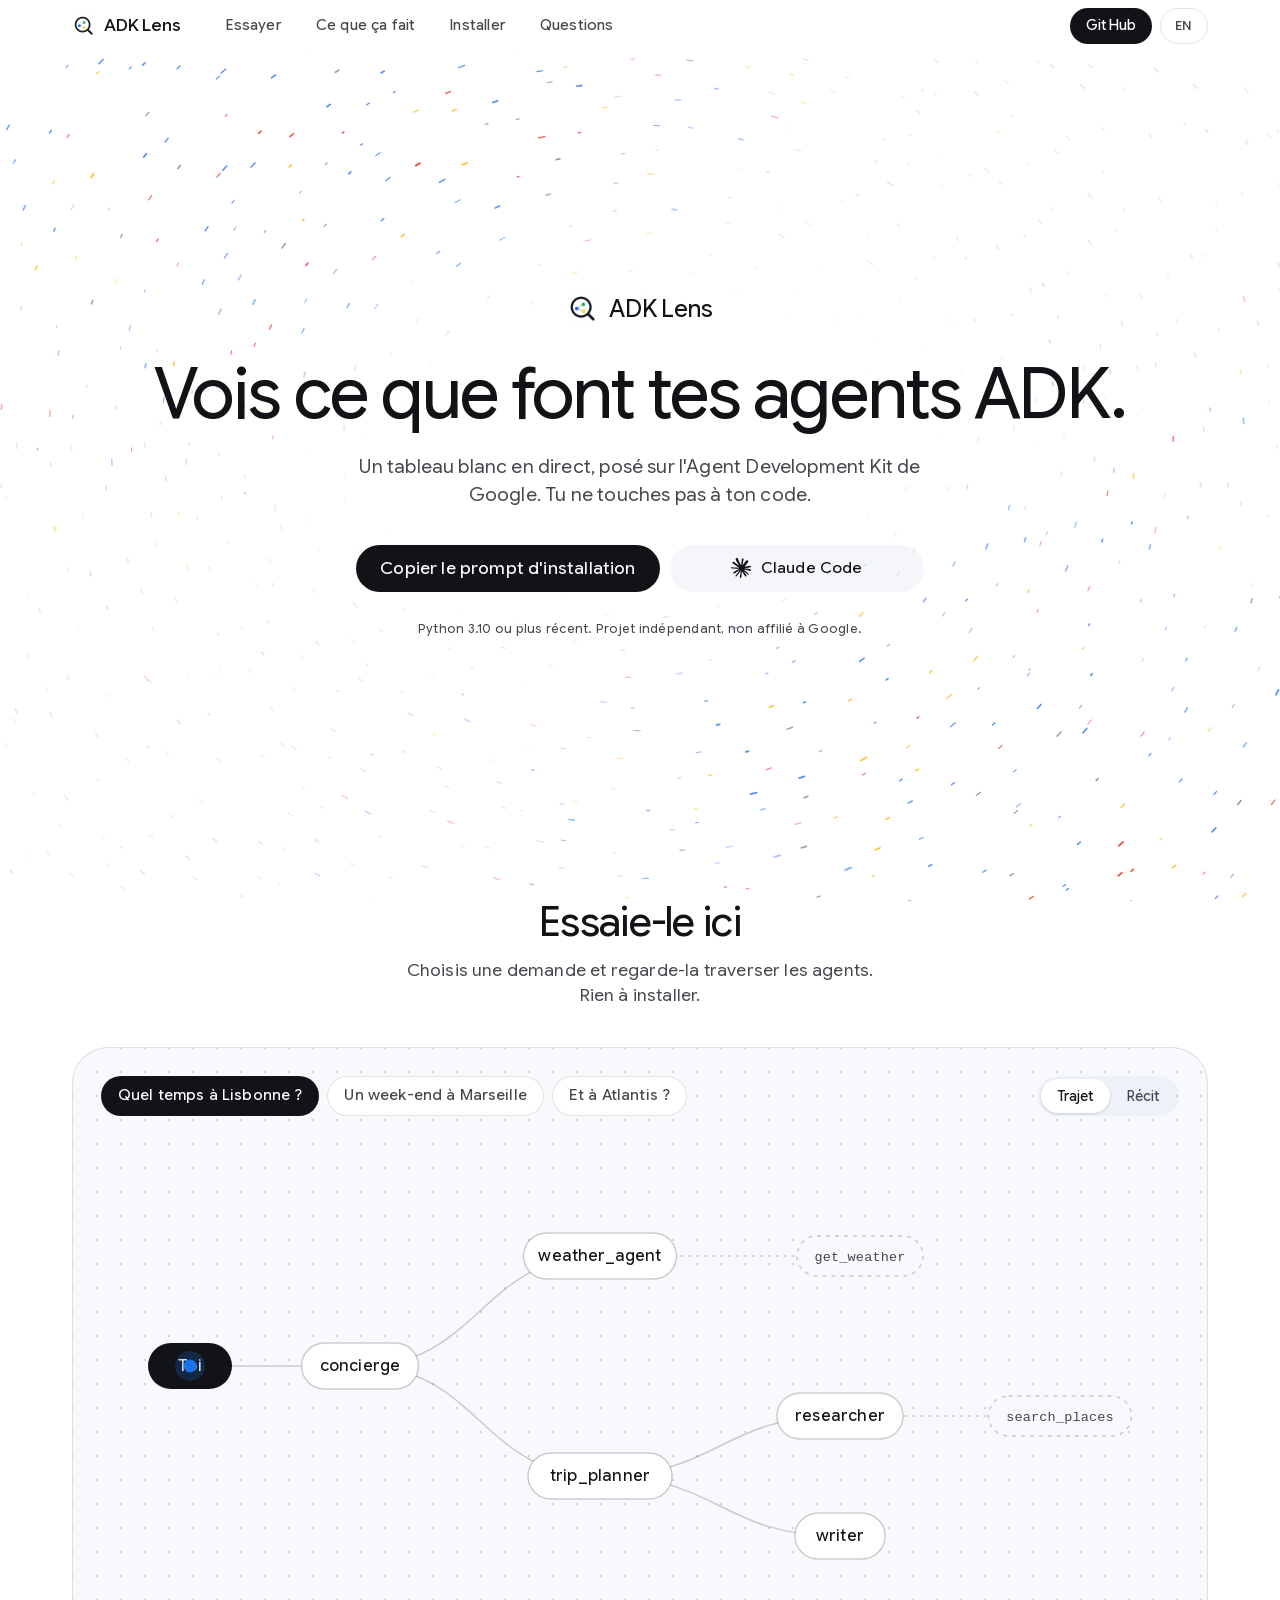
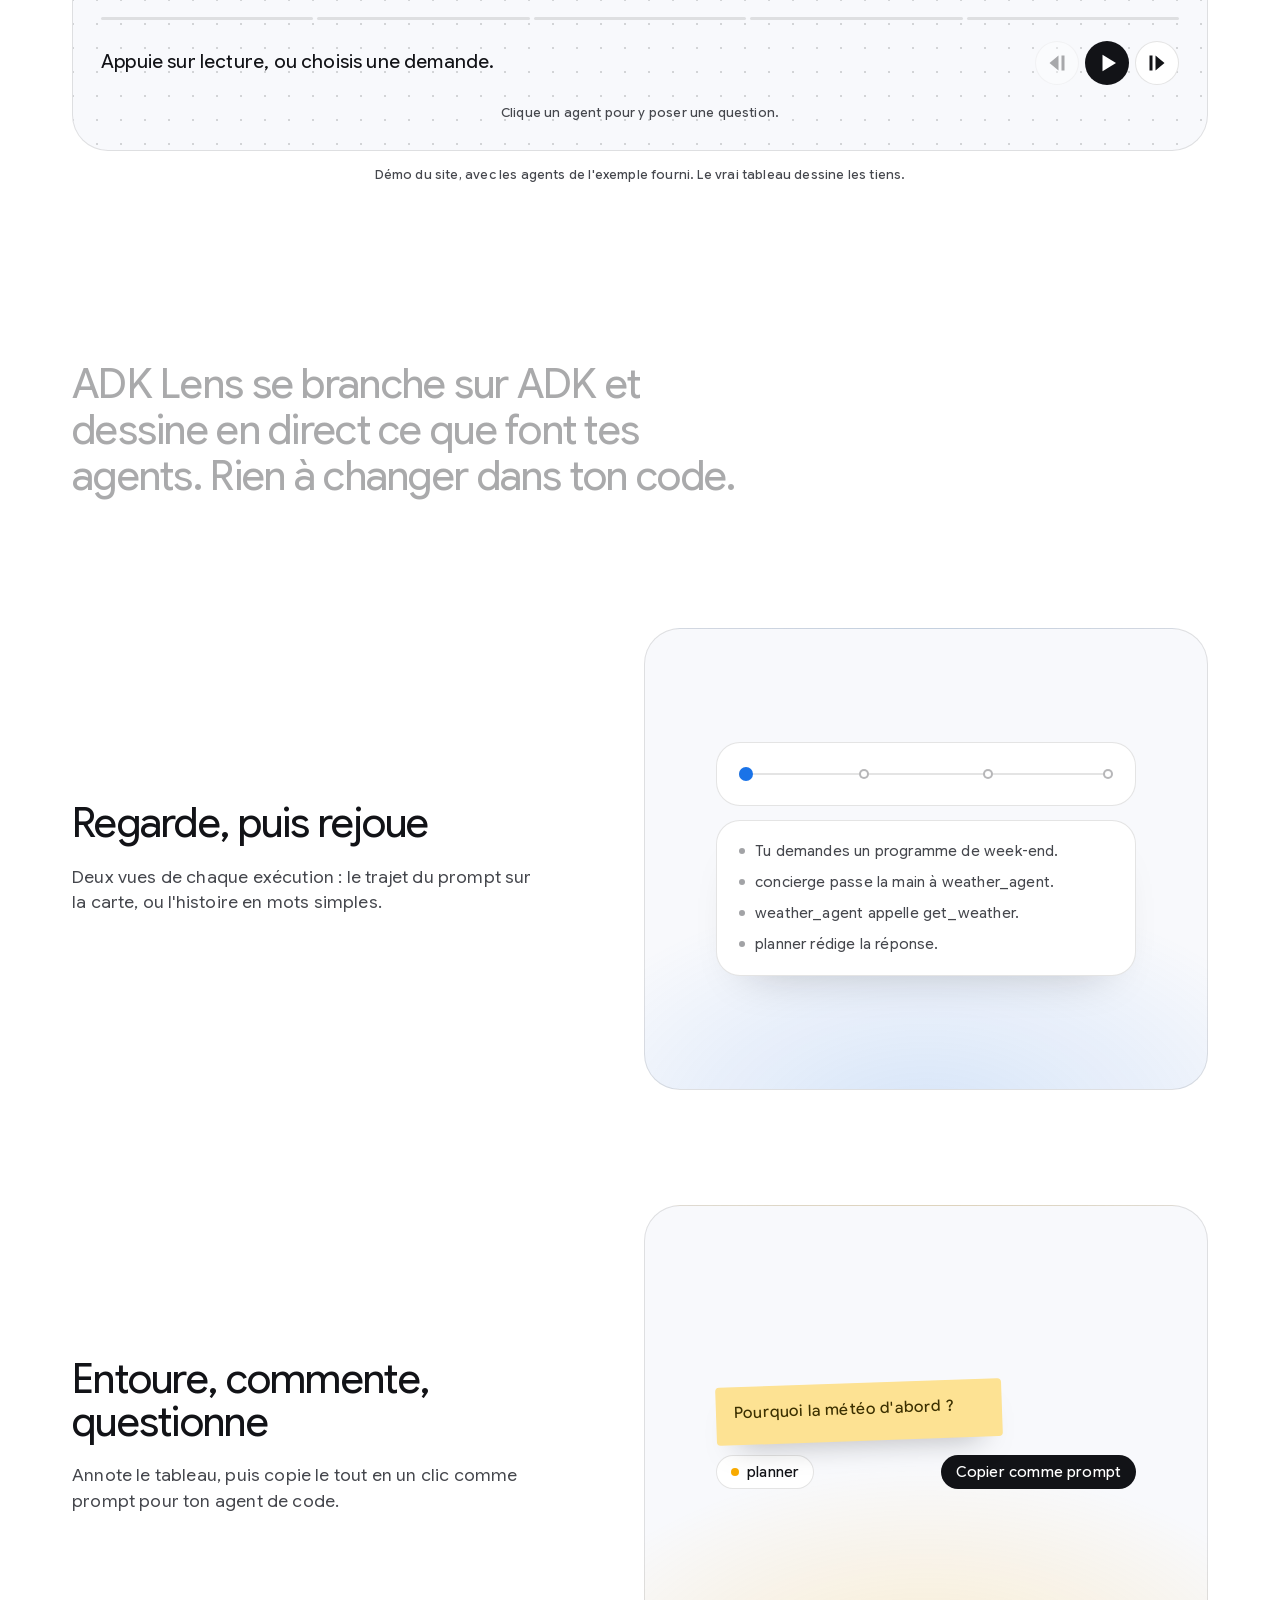
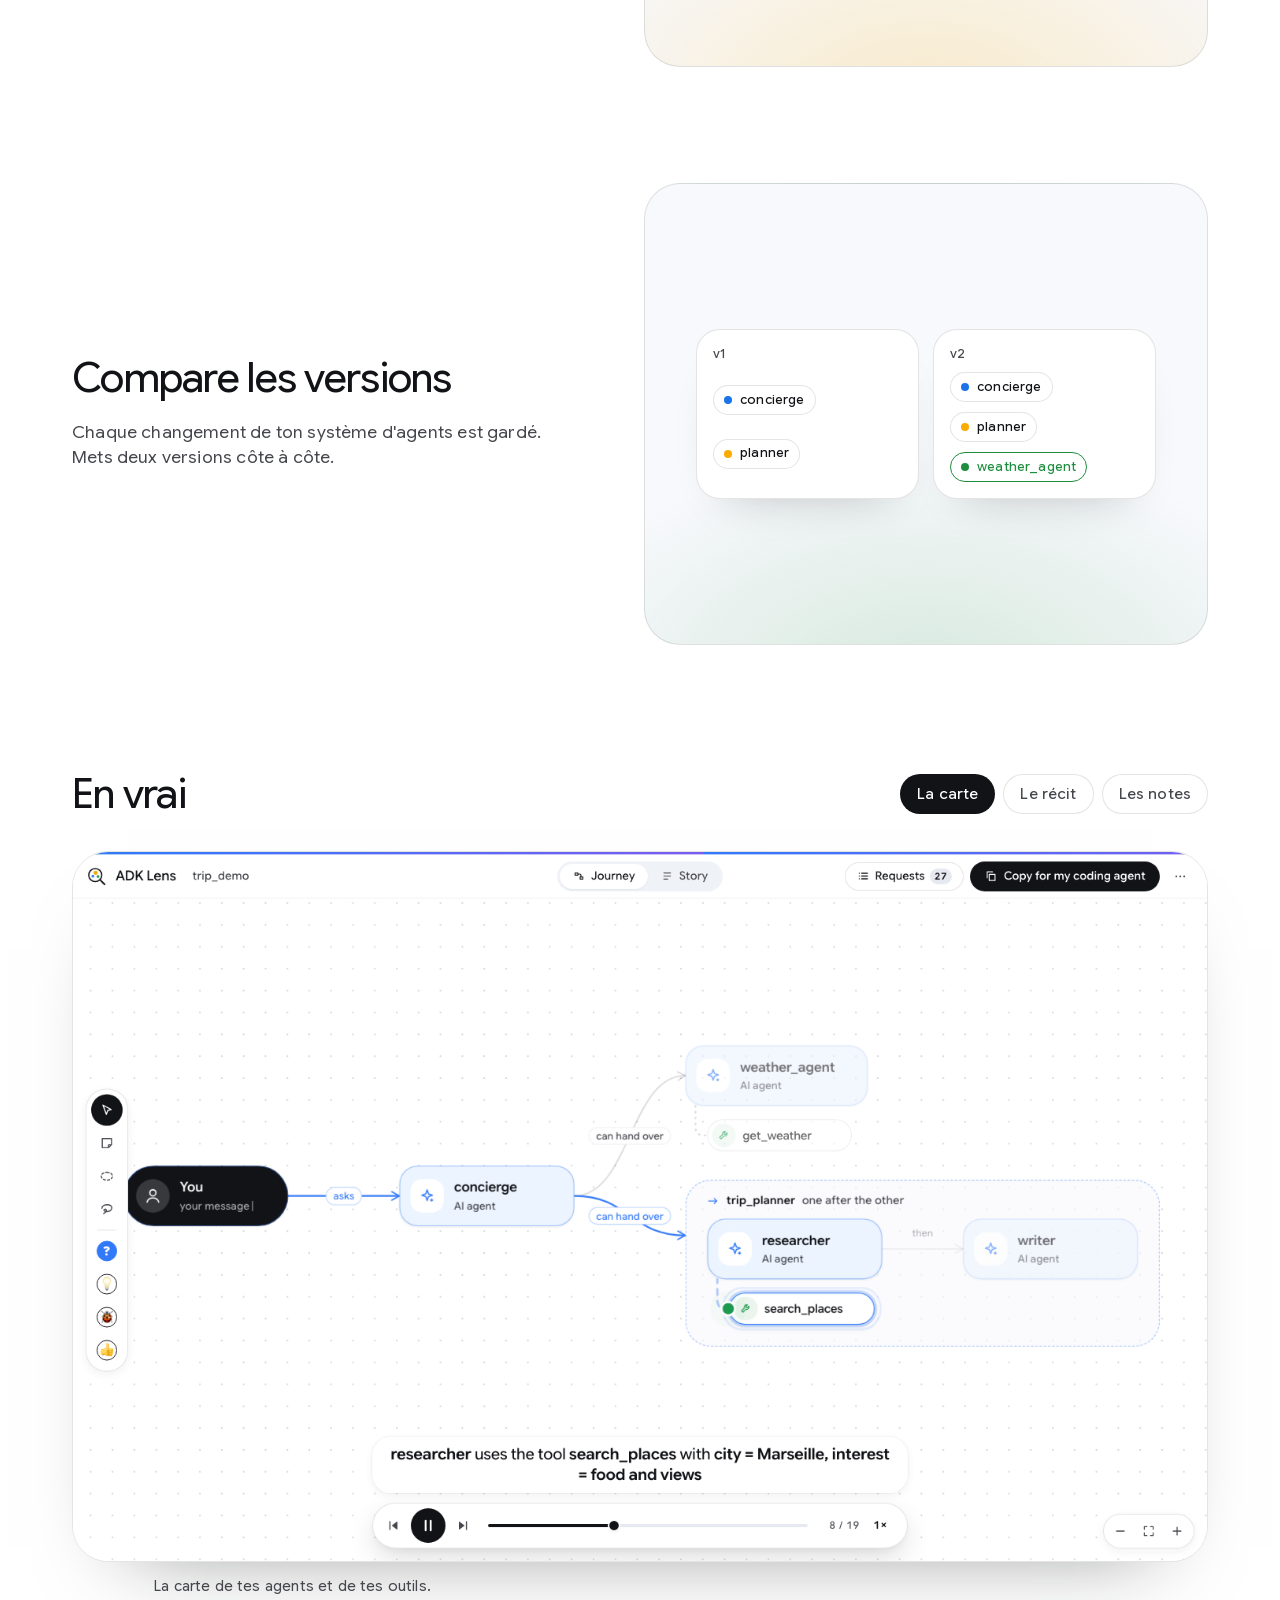
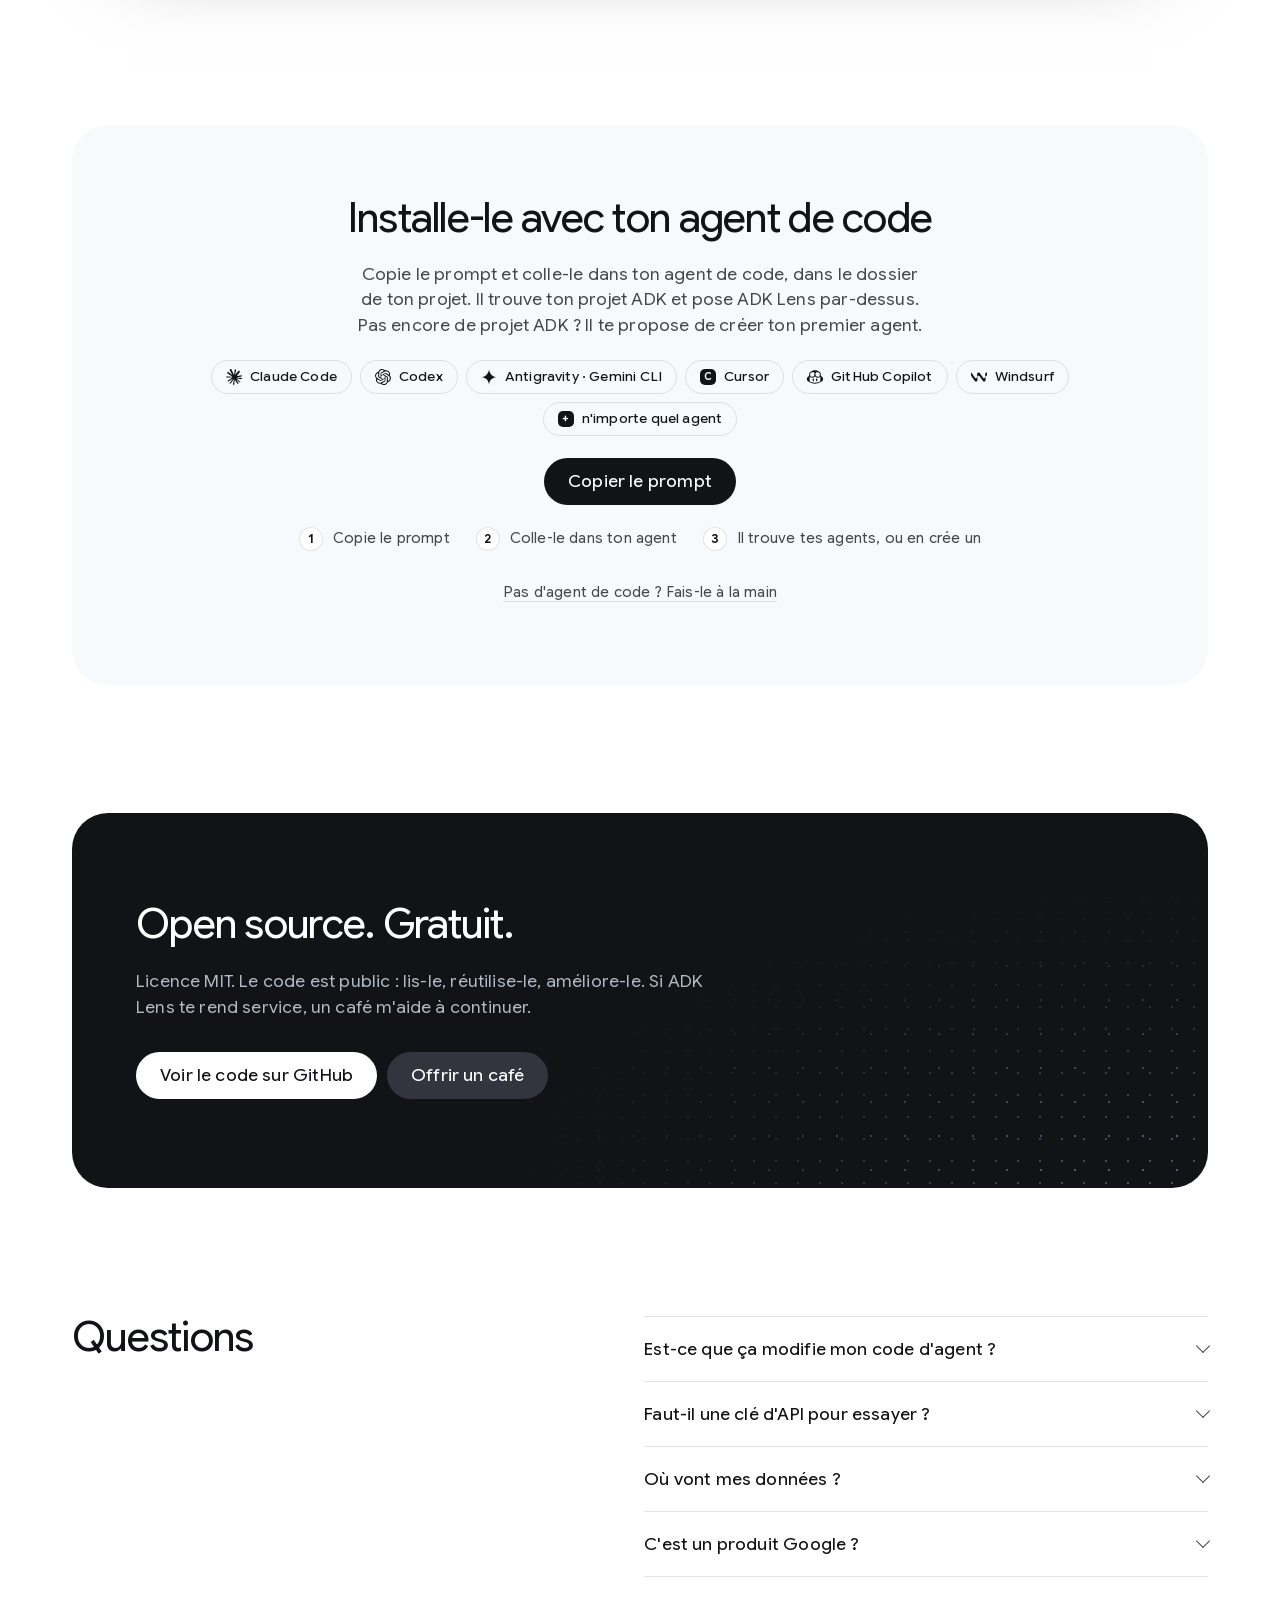
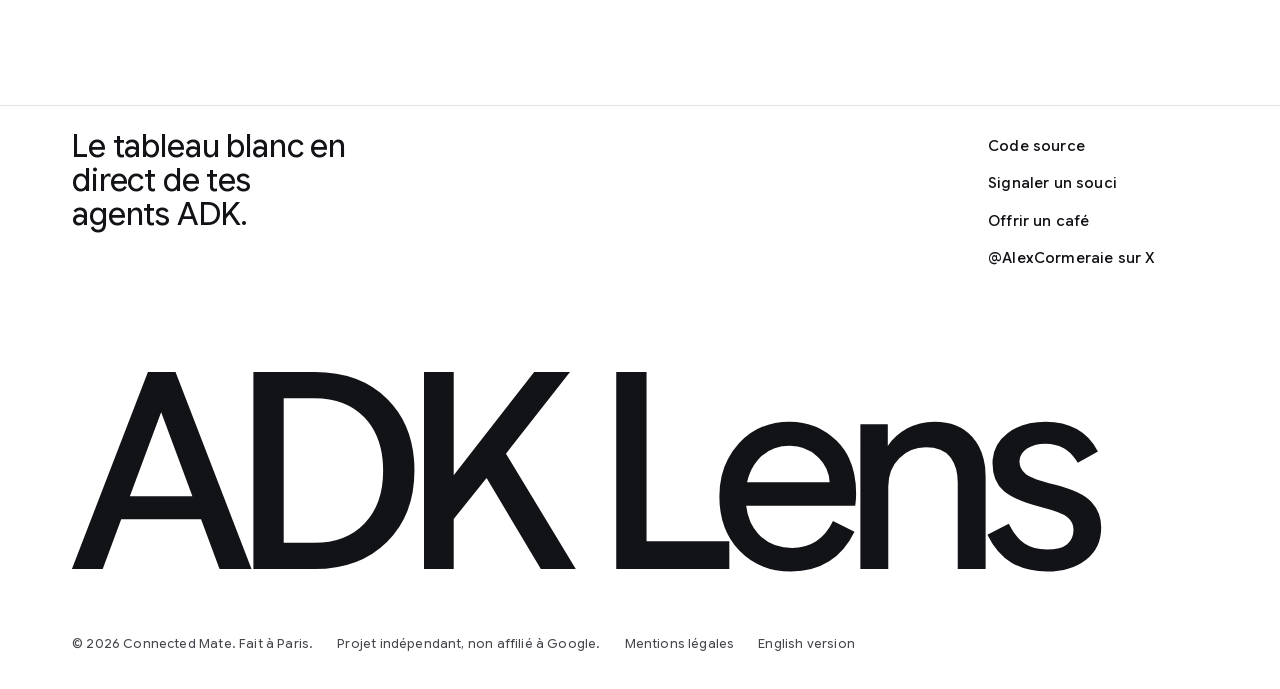
==== commit 812da40e: "Site: playable board, screenshot tabs, copy toast, by-hand install, fixes from the scenario test - T" ====
--- a/docs/fr/index.html
+++ b/docs/fr/index.html
@@ -74,7 +74,7 @@
 <header class="top">
   <div class="wrap top__in">
     <a class="mark" href="./" aria-label="ADK Lens, accueil"><img src="../assets/icon-192.png" alt="" width="24" height="24"><span>ADK Lens</span></a>
-    <nav class="nav" aria-label="Sections"><a href="#features">Ce que ça fait</a><a href="#agent">Installer</a><a href="#faq">Questions</a></nav>
+    <nav class="nav" aria-label="Sections"><a href="#try">Essayer</a><a href="#features">Ce que ça fait</a><a href="#agent">Installer</a><a href="#faq">Questions</a></nav>
     <div class="top__end"><a class="btn btn--primary btn--sm" href="https://github.com/Connected-Mate/adk-lens" rel="noopener">GitHub</a><a class="lang" href="../" data-lang="en" data-lang-key="adk-lens-lang" hreflang="en" lang="en" aria-label="English version">EN</a></div>
   </div>
 </header>
@@ -85,12 +85,13 @@
     <p class="lockup"><img src="../assets/icon-192.png" alt="" width="32" height="32"><span>ADK Lens</span></p>
     <h1 class="h1" id="title">Vois ce que font tes agents ADK.</h1>
     <p class="body">Un tableau blanc en direct, posé sur l&#x27;Agent Development Kit de Google. Tu ne touches pas à ton code.</p>
-    <div class="cta"><button class="btn btn--primary" type="button" data-copy="Mets en place ADK Lens (un tableau blanc en direct pour les agents Google ADK) dans le dossier où tu travailles en ce moment. Suis à la lettre https://github.com/Connected-Mate/adk-lens/blob/main/AGENT-SETUP.md. Cherche d&#x27;abord ici un projet qui utilise Google ADK. Si tu en trouves un, installe ADK Lens par-dessus sans modifier son code, et montre-moi mes propres agents sur le tableau. Si tu n&#x27;en trouves pas, dis-le-moi, puis propose-moi d&#x27;installer Google ADK et de créer un premier agent avec moi, et branche ADK Lens dessus. Prouve que ça marche. Ne me pose que les questions indispensables et demande-moi avant toute action sensible (mot de passe, clé d&#x27;API, droits administrateur, suppression)." data-copied="Prompt copié. Colle-le dans ton agent de code."><span class="is-idle">Copier le prompt d&#x27;installation</span><span class="is-done" aria-hidden="true">Prompt copié</span></button><div class="rot"><div class="rot__list" aria-hidden="true"><span class="rot__item"><svg viewBox="0 0 24 24" width="20" height="20" fill="currentColor" aria-hidden="true" focusable="false"><path d="m4.7144 15.9555 4.7174-2.6471.079-.2307-.079-.1275h-.2307l-.7893-.0486-2.6956-.0729-2.3375-.0971-2.2646-.1214-.5707-.1215-.5343-.7042.0546-.3522.4797-.3218.686.0608 1.5179.1032 2.2767.1578 1.6514.0972 2.4468.255h.3886l.0546-.1579-.1336-.0971-.1032-.0972L6.973 9.8356l-2.55-1.6879-1.3356-.9714-.7225-.4918-.3643-.4614-.1578-1.0078.6557-.7225.8803.0607.2246.0607.8925.686 1.9064 1.4754 2.4893 1.8336.3643.3035.1457-.1032.0182-.0728-.164-.2733-1.3539-2.4467-1.445-2.4893-.6435-1.032-.17-.6194c-.0607-.255-.1032-.4674-.1032-.7285L6.287.1335 6.6997 0l.9957.1336.419.3642.6192 1.4147 1.0018 2.2282 1.5543 3.0296.4553.8985.2429.8318.091.255h.1579v-.1457l.1275-1.706.2368-2.0947.2307-2.6957.0789-.7589.3764-.9107.7468-.4918.5828.2793.4797.686-.0668.4433-.2853 1.8517-.5586 2.9021-.3643 1.9429h.2125l.2429-.2429.9835-1.3053 1.6514-2.0643.7286-.8196.85-.9046.5464-.4311h1.0321l.759 1.1293-.34 1.1657-1.0625 1.3478-.8804 1.1414-1.2628 1.7-.7893 1.36.0729.1093.1882-.0183 2.8535-.607 1.5421-.2794 1.8396-.3157.8318.3886.091.3946-.3278.8075-1.967.4857-2.3072.4614-3.4364.8136-.0425.0304.0486.0607 1.5482.1457.6618.0364h1.621l3.0175.2247.7892.522.4736.6376-.079.4857-1.2142.6193-1.6393-.3886-3.825-.9107-1.3113-.3279h-.1822v.1093l1.0929 1.0686 2.0035 1.8092 2.5075 2.3314.1275.5768-.3218.4554-.34-.0486-2.2039-1.6575-.85-.7468-1.9246-1.621h-.1275v.17l.4432.6496 2.3436 3.5214.1214 1.0807-.17.3521-.6071.2125-.6679-.1214-1.3721-1.9246L14.38 17.959l-1.1414-1.9428-.1397.079-.674 7.2552-.3156.3703-.7286.2793-.6071-.4614-.3218-.7468.3218-1.4753.3886-1.9246.3157-1.53.2853-1.9004.17-.6314-.0121-.0425-.1397.0182-1.4328 1.9672-2.1796 2.9446-1.7243 1.8456-.4128.164-.7164-.3704.0667-.6618.4008-.5889 2.386-3.0357 1.4389-1.882.929-1.0868-.0062-.1579h-.0546l-6.3385 4.1164-1.1293.1457-.4857-.4554.0608-.7467.2307-.2429 1.9064-1.3114Z"/></svg>Claude Code</span><span class="rot__item"><svg viewBox="0 0 24 24" width="20" height="20" fill="currentColor" aria-hidden="true" focusable="false"><path d="M22.2819 9.8211a5.9847 5.9847 0 0 0-.5157-4.9108 6.0462 6.0462 0 0 0-6.5098-2.9A6.0651 6.0651 0 0 0 4.9807 4.1818a5.9847 5.9847 0 0 0-3.9977 2.9 6.0462 6.0462 0 0 0 .7427 7.0966 5.98 5.98 0 0 0 .511 4.9107 6.051 6.051 0 0 0 6.5146 2.9001A5.9847 5.9847 0 0 0 13.2599 24a6.0557 6.0557 0 0 0 5.7718-4.2058 5.9894 5.9894 0 0 0 3.9977-2.9001 6.0557 6.0557 0 0 0-.7475-7.0729zm-9.022 12.6081a4.4755 4.4755 0 0 1-2.8764-1.0408l.1419-.0804 4.7783-2.7582a.7948.7948 0 0 0 .3927-.6813v-6.7369l2.02 1.1686a.071.071 0 0 1 .038.052v5.5826a4.504 4.504 0 0 1-4.4945 4.4944zm-9.6607-4.1254a4.4708 4.4708 0 0 1-.5346-3.0137l.142.0852 4.783 2.7582a.7712.7712 0 0 0 .7806 0l5.8428-3.3685v2.3324a.0804.0804 0 0 1-.0332.0615L9.74 19.9502a4.4992 4.4992 0 0 1-6.1408-1.6464zM2.3408 7.8956a4.485 4.485 0 0 1 2.3655-1.9728V11.6a.7664.7664 0 0 0 .3879.6765l5.8144 3.3543-2.0201 1.1685a.0757.0757 0 0 1-.071 0l-4.8303-2.7865A4.504 4.504 0 0 1 2.3408 7.872zm16.5963 3.8558L13.1038 8.364 15.1192 7.2a.0757.0757 0 0 1 .071 0l4.8303 2.7913a4.4944 4.4944 0 0 1-.6765 8.1042v-5.6772a.79.79 0 0 0-.407-.667zm2.0107-3.0231l-.142-.0852-4.7735-2.7818a.7759.7759 0 0 0-.7854 0L9.409 9.2297V6.8974a.0662.0662 0 0 1 .0284-.0615l4.8303-2.7866a4.4992 4.4992 0 0 1 6.6802 4.66zM8.3065 12.863l-2.02-1.1638a.0804.0804 0 0 1-.038-.0567V6.0742a4.4992 4.4992 0 0 1 7.3757-3.4537l-.142.0805L8.704 5.459a.7948.7948 0 0 0-.3927.6813zm1.0976-2.3654l2.602-1.4998 2.6069 1.4998v2.9994l-2.5974 1.4997-2.6067-1.4997Z"/></svg>Codex</span><span class="rot__item"><svg viewBox="0 0 24 24" width="20" height="20" fill="currentColor" aria-hidden="true" focusable="false"><path d="M11.04 19.32Q12 21.51 12 24q0-2.49.93-4.68.96-2.19 2.58-3.81t3.81-2.55Q21.51 12 24 12q-2.49 0-4.68-.93a12.3 12.3 0 0 1-3.81-2.58 12.3 12.3 0 0 1-2.58-3.81Q12 2.49 12 0q0 2.49-.96 4.68-.93 2.19-2.55 3.81a12.3 12.3 0 0 1-3.81 2.58Q2.49 12 0 12q2.49 0 4.68.96 2.19.93 3.81 2.55t2.55 3.81"/></svg>Antigravity · Gemini CLI</span><span class="rot__item"><span class="mono-chip" aria-hidden="true">C</span>Cursor</span><span class="rot__item"><svg viewBox="0 0 24 24" width="20" height="20" fill="currentColor" aria-hidden="true" focusable="false"><path d="M23.922 16.997C23.061 18.492 18.063 22.02 12 22.02 5.937 22.02.939 18.492.078 16.997A.641.641 0 0 1 0 16.741v-2.869a.883.883 0 0 1 .053-.22c.372-.935 1.347-2.292 2.605-2.656.167-.429.414-1.055.644-1.517a10.098 10.098 0 0 1-.052-1.086c0-1.331.282-2.499 1.132-3.368.397-.406.89-.717 1.474-.952C7.255 2.937 9.248 1.98 11.978 1.98c2.731 0 4.767.957 6.166 2.093.584.235 1.077.546 1.474.952.85.869 1.132 2.037 1.132 3.368 0 .368-.014.733-.052 1.086.23.462.477 1.088.644 1.517 1.258.364 2.233 1.721 2.605 2.656a.841.841 0 0 1 .053.22v2.869a.641.641 0 0 1-.078.256Zm-11.75-5.992h-.344a4.359 4.359 0 0 1-.355.508c-.77.947-1.918 1.492-3.508 1.492-1.725 0-2.989-.359-3.782-1.259a2.137 2.137 0 0 1-.085-.104L4 11.746v6.585c1.435.779 4.514 2.179 8 2.179 3.486 0 6.565-1.4 8-2.179v-6.585l-.098-.104s-.033.045-.085.104c-.793.9-2.057 1.259-3.782 1.259-1.59 0-2.738-.545-3.508-1.492a4.359 4.359 0 0 1-.355-.508Zm2.328 3.25c.549 0 1 .451 1 1v2c0 .549-.451 1-1 1-.549 0-1-.451-1-1v-2c0-.549.451-1 1-1Zm-5 0c.549 0 1 .451 1 1v2c0 .549-.451 1-1 1-.549 0-1-.451-1-1v-2c0-.549.451-1 1-1Zm3.313-6.185c.136 1.057.403 1.913.878 2.497.442.544 1.134.938 2.344.938 1.573 0 2.292-.337 2.657-.751.384-.435.558-1.15.558-2.361 0-1.14-.243-1.847-.705-2.319-.477-.488-1.319-.862-2.824-1.025-1.487-.161-2.192.138-2.533.529-.269.307-.437.808-.438 1.578v.021c0 .265.021.562.063.893Zm-1.626 0c.042-.331.063-.628.063-.894v-.02c-.001-.77-.169-1.271-.438-1.578-.341-.391-1.046-.69-2.533-.529-1.505.163-2.347.537-2.824 1.025-.462.472-.705 1.179-.705 2.319 0 1.211.175 1.926.558 2.361.365.414 1.084.751 2.657.751 1.21 0 1.902-.394 2.344-.938.475-.584.742-1.44.878-2.497Z"/></svg>GitHub Copilot</span><span class="rot__item"><svg viewBox="0 0 24 24" width="20" height="20" fill="currentColor" aria-hidden="true" focusable="false"><path d="M23.55 5.067c-1.2038-.002-2.1806.973-2.1806 2.1765v4.8676c0 .972-.8035 1.7594-1.7597 1.7594-.568 0-1.1352-.286-1.4718-.7659l-4.9713-7.1003c-.4125-.5896-1.0837-.941-1.8103-.941-1.1334 0-2.1533.9635-2.1533 2.153v4.8957c0 .972-.7969 1.7594-1.7596 1.7594-.57 0-1.1363-.286-1.4728-.7658L.4076 5.1598C.2822 4.9798 0 5.0688 0 5.2882v4.2452c0 .2147.0656.4228.1884.599l5.4748 7.8183c.3234.462.8006.8052 1.3509.9298 1.3771.313 2.6446-.747 2.6446-2.0977v-4.893c0-.972.7875-1.7593 1.7596-1.7593h.003a1.798 1.798 0 0 1 1.4718.7658l4.9723 7.0994c.4135.5905 1.05.941 1.8093.941 1.1587 0 2.1515-.9645 2.1515-2.153v-4.8948c0-.972.7875-1.7594 1.7596-1.7594h.194a.22.22 0 0 0 .2204-.2202v-4.622a.22.22 0 0 0-.2203-.2203Z"/></svg>Windsurf</span><span class="rot__item"><span class="mono-chip" aria-hidden="true">+</span>n&#x27;importe quel agent</span><span class="rot__item rot__item--dup"><svg viewBox="0 0 24 24" width="20" height="20" fill="currentColor" aria-hidden="true" focusable="false"><path d="m4.7144 15.9555 4.7174-2.6471.079-.2307-.079-.1275h-.2307l-.7893-.0486-2.6956-.0729-2.3375-.0971-2.2646-.1214-.5707-.1215-.5343-.7042.0546-.3522.4797-.3218.686.0608 1.5179.1032 2.2767.1578 1.6514.0972 2.4468.255h.3886l.0546-.1579-.1336-.0971-.1032-.0972L6.973 9.8356l-2.55-1.6879-1.3356-.9714-.7225-.4918-.3643-.4614-.1578-1.0078.6557-.7225.8803.0607.2246.0607.8925.686 1.9064 1.4754 2.4893 1.8336.3643.3035.1457-.1032.0182-.0728-.164-.2733-1.3539-2.4467-1.445-2.4893-.6435-1.032-.17-.6194c-.0607-.255-.1032-.4674-.1032-.7285L6.287.1335 6.6997 0l.9957.1336.419.3642.6192 1.4147 1.0018 2.2282 1.5543 3.0296.4553.8985.2429.8318.091.255h.1579v-.1457l.1275-1.706.2368-2.0947.2307-2.6957.0789-.7589.3764-.9107.7468-.4918.5828.2793.4797.686-.0668.4433-.2853 1.8517-.5586 2.9021-.3643 1.9429h.2125l.2429-.2429.9835-1.3053 1.6514-2.0643.7286-.8196.85-.9046.5464-.4311h1.0321l.759 1.1293-.34 1.1657-1.0625 1.3478-.8804 1.1414-1.2628 1.7-.7893 1.36.0729.1093.1882-.0183 2.8535-.607 1.5421-.2794 1.8396-.3157.8318.3886.091.3946-.3278.8075-1.967.4857-2.3072.4614-3.4364.8136-.0425.0304.0486.0607 1.5482.1457.6618.0364h1.621l3.0175.2247.7892.522.4736.6376-.079.4857-1.2142.6193-1.6393-.3886-3.825-.9107-1.3113-.3279h-.1822v.1093l1.0929 1.0686 2.0035 1.8092 2.5075 2.3314.1275.5768-.3218.4554-.34-.0486-2.2039-1.6575-.85-.7468-1.9246-1.621h-.1275v.17l.4432.6496 2.3436 3.5214.1214 1.0807-.17.3521-.6071.2125-.6679-.1214-1.3721-1.9246L14.38 17.959l-1.1414-1.9428-.1397.079-.674 7.2552-.3156.3703-.7286.2793-.6071-.4614-.3218-.7468.3218-1.4753.3886-1.9246.3157-1.53.2853-1.9004.17-.6314-.0121-.0425-.1397.0182-1.4328 1.9672-2.1796 2.9446-1.7243 1.8456-.4128.164-.7164-.3704.0667-.6618.4008-.5889 2.386-3.0357 1.4389-1.882.929-1.0868-.0062-.1579h-.0546l-6.3385 4.1164-1.1293.1457-.4857-.4554.0608-.7467.2307-.2429 1.9064-1.3114Z"/></svg>Claude Code</span></div><span class="sr-only">Fonctionne avec Claude Code, Codex, Antigravity et Gemini CLI, Cursor, GitHub Copilot, Windsurf, ou n&#x27;importe quel agent de code.</span></div></div>
+    <div class="cta"><button class="btn btn--primary" type="button" data-copy="Mets en place ADK Lens (un tableau blanc en direct pour les agents Google ADK) dans le dossier où tu travailles en ce moment. Suis à la lettre https://github.com/Connected-Mate/adk-lens/blob/main/AGENT-SETUP.md. Cherche d&#x27;abord ici un projet qui utilise Google ADK. Si tu en trouves un, installe ADK Lens par-dessus sans modifier son code, et montre-moi mes propres agents sur le tableau. Si tu n&#x27;en trouves pas, dis-le-moi, puis propose-moi d&#x27;installer Google ADK et de créer un premier agent avec moi, et branche ADK Lens dessus. Prouve que ça marche. Ne me pose que les questions indispensables et demande-moi avant toute action sensible (mot de passe, clé d&#x27;API, droits administrateur, suppression)." data-copied="Prompt copié. Colle-le dans ton agent de code." data-fail="Ton navigateur a bloqué la copie." data-fail-link="Ouvrir le guide d&#x27;installation" data-fail-href="https://github.com/Connected-Mate/adk-lens/blob/main/AGENT-SETUP.md"><span class="is-idle">Copier le prompt d&#x27;installation</span><span class="is-done" aria-hidden="true">Prompt copié</span></button><div class="rot"><div class="rot__list" aria-hidden="true"><span class="rot__item"><svg viewBox="0 0 24 24" width="20" height="20" fill="currentColor" aria-hidden="true" focusable="false"><path d="m4.7144 15.9555 4.7174-2.6471.079-.2307-.079-.1275h-.2307l-.7893-.0486-2.6956-.0729-2.3375-.0971-2.2646-.1214-.5707-.1215-.5343-.7042.0546-.3522.4797-.3218.686.0608 1.5179.1032 2.2767.1578 1.6514.0972 2.4468.255h.3886l.0546-.1579-.1336-.0971-.1032-.0972L6.973 9.8356l-2.55-1.6879-1.3356-.9714-.7225-.4918-.3643-.4614-.1578-1.0078.6557-.7225.8803.0607.2246.0607.8925.686 1.9064 1.4754 2.4893 1.8336.3643.3035.1457-.1032.0182-.0728-.164-.2733-1.3539-2.4467-1.445-2.4893-.6435-1.032-.17-.6194c-.0607-.255-.1032-.4674-.1032-.7285L6.287.1335 6.6997 0l.9957.1336.419.3642.6192 1.4147 1.0018 2.2282 1.5543 3.0296.4553.8985.2429.8318.091.255h.1579v-.1457l.1275-1.706.2368-2.0947.2307-2.6957.0789-.7589.3764-.9107.7468-.4918.5828.2793.4797.686-.0668.4433-.2853 1.8517-.5586 2.9021-.3643 1.9429h.2125l.2429-.2429.9835-1.3053 1.6514-2.0643.7286-.8196.85-.9046.5464-.4311h1.0321l.759 1.1293-.34 1.1657-1.0625 1.3478-.8804 1.1414-1.2628 1.7-.7893 1.36.0729.1093.1882-.0183 2.8535-.607 1.5421-.2794 1.8396-.3157.8318.3886.091.3946-.3278.8075-1.967.4857-2.3072.4614-3.4364.8136-.0425.0304.0486.0607 1.5482.1457.6618.0364h1.621l3.0175.2247.7892.522.4736.6376-.079.4857-1.2142.6193-1.6393-.3886-3.825-.9107-1.3113-.3279h-.1822v.1093l1.0929 1.0686 2.0035 1.8092 2.5075 2.3314.1275.5768-.3218.4554-.34-.0486-2.2039-1.6575-.85-.7468-1.9246-1.621h-.1275v.17l.4432.6496 2.3436 3.5214.1214 1.0807-.17.3521-.6071.2125-.6679-.1214-1.3721-1.9246L14.38 17.959l-1.1414-1.9428-.1397.079-.674 7.2552-.3156.3703-.7286.2793-.6071-.4614-.3218-.7468.3218-1.4753.3886-1.9246.3157-1.53.2853-1.9004.17-.6314-.0121-.0425-.1397.0182-1.4328 1.9672-2.1796 2.9446-1.7243 1.8456-.4128.164-.7164-.3704.0667-.6618.4008-.5889 2.386-3.0357 1.4389-1.882.929-1.0868-.0062-.1579h-.0546l-6.3385 4.1164-1.1293.1457-.4857-.4554.0608-.7467.2307-.2429 1.9064-1.3114Z"/></svg>Claude Code</span><span class="rot__item"><svg viewBox="0 0 24 24" width="20" height="20" fill="currentColor" aria-hidden="true" focusable="false"><path d="M22.2819 9.8211a5.9847 5.9847 0 0 0-.5157-4.9108 6.0462 6.0462 0 0 0-6.5098-2.9A6.0651 6.0651 0 0 0 4.9807 4.1818a5.9847 5.9847 0 0 0-3.9977 2.9 6.0462 6.0462 0 0 0 .7427 7.0966 5.98 5.98 0 0 0 .511 4.9107 6.051 6.051 0 0 0 6.5146 2.9001A5.9847 5.9847 0 0 0 13.2599 24a6.0557 6.0557 0 0 0 5.7718-4.2058 5.9894 5.9894 0 0 0 3.9977-2.9001 6.0557 6.0557 0 0 0-.7475-7.0729zm-9.022 12.6081a4.4755 4.4755 0 0 1-2.8764-1.0408l.1419-.0804 4.7783-2.7582a.7948.7948 0 0 0 .3927-.6813v-6.7369l2.02 1.1686a.071.071 0 0 1 .038.052v5.5826a4.504 4.504 0 0 1-4.4945 4.4944zm-9.6607-4.1254a4.4708 4.4708 0 0 1-.5346-3.0137l.142.0852 4.783 2.7582a.7712.7712 0 0 0 .7806 0l5.8428-3.3685v2.3324a.0804.0804 0 0 1-.0332.0615L9.74 19.9502a4.4992 4.4992 0 0 1-6.1408-1.6464zM2.3408 7.8956a4.485 4.485 0 0 1 2.3655-1.9728V11.6a.7664.7664 0 0 0 .3879.6765l5.8144 3.3543-2.0201 1.1685a.0757.0757 0 0 1-.071 0l-4.8303-2.7865A4.504 4.504 0 0 1 2.3408 7.872zm16.5963 3.8558L13.1038 8.364 15.1192 7.2a.0757.0757 0 0 1 .071 0l4.8303 2.7913a4.4944 4.4944 0 0 1-.6765 8.1042v-5.6772a.79.79 0 0 0-.407-.667zm2.0107-3.0231l-.142-.0852-4.7735-2.7818a.7759.7759 0 0 0-.7854 0L9.409 9.2297V6.8974a.0662.0662 0 0 1 .0284-.0615l4.8303-2.7866a4.4992 4.4992 0 0 1 6.6802 4.66zM8.3065 12.863l-2.02-1.1638a.0804.0804 0 0 1-.038-.0567V6.0742a4.4992 4.4992 0 0 1 7.3757-3.4537l-.142.0805L8.704 5.459a.7948.7948 0 0 0-.3927.6813zm1.0976-2.3654l2.602-1.4998 2.6069 1.4998v2.9994l-2.5974 1.4997-2.6067-1.4997Z"/></svg>Codex</span><span class="rot__item"><svg viewBox="0 0 24 24" width="20" height="20" fill="currentColor" aria-hidden="true" focusable="false"><path d="M11.04 19.32Q12 21.51 12 24q0-2.49.93-4.68.96-2.19 2.58-3.81t3.81-2.55Q21.51 12 24 12q-2.49 0-4.68-.93a12.3 12.3 0 0 1-3.81-2.58 12.3 12.3 0 0 1-2.58-3.81Q12 2.49 12 0q0 2.49-.96 4.68-.93 2.19-2.55 3.81a12.3 12.3 0 0 1-3.81 2.58Q2.49 12 0 12q2.49 0 4.68.96 2.19.93 3.81 2.55t2.55 3.81"/></svg>Antigravity · Gemini CLI</span><span class="rot__item"><span class="mono-chip" aria-hidden="true">C</span>Cursor</span><span class="rot__item"><svg viewBox="0 0 24 24" width="20" height="20" fill="currentColor" aria-hidden="true" focusable="false"><path d="M23.922 16.997C23.061 18.492 18.063 22.02 12 22.02 5.937 22.02.939 18.492.078 16.997A.641.641 0 0 1 0 16.741v-2.869a.883.883 0 0 1 .053-.22c.372-.935 1.347-2.292 2.605-2.656.167-.429.414-1.055.644-1.517a10.098 10.098 0 0 1-.052-1.086c0-1.331.282-2.499 1.132-3.368.397-.406.89-.717 1.474-.952C7.255 2.937 9.248 1.98 11.978 1.98c2.731 0 4.767.957 6.166 2.093.584.235 1.077.546 1.474.952.85.869 1.132 2.037 1.132 3.368 0 .368-.014.733-.052 1.086.23.462.477 1.088.644 1.517 1.258.364 2.233 1.721 2.605 2.656a.841.841 0 0 1 .053.22v2.869a.641.641 0 0 1-.078.256Zm-11.75-5.992h-.344a4.359 4.359 0 0 1-.355.508c-.77.947-1.918 1.492-3.508 1.492-1.725 0-2.989-.359-3.782-1.259a2.137 2.137 0 0 1-.085-.104L4 11.746v6.585c1.435.779 4.514 2.179 8 2.179 3.486 0 6.565-1.4 8-2.179v-6.585l-.098-.104s-.033.045-.085.104c-.793.9-2.057 1.259-3.782 1.259-1.59 0-2.738-.545-3.508-1.492a4.359 4.359 0 0 1-.355-.508Zm2.328 3.25c.549 0 1 .451 1 1v2c0 .549-.451 1-1 1-.549 0-1-.451-1-1v-2c0-.549.451-1 1-1Zm-5 0c.549 0 1 .451 1 1v2c0 .549-.451 1-1 1-.549 0-1-.451-1-1v-2c0-.549.451-1 1-1Zm3.313-6.185c.136 1.057.403 1.913.878 2.497.442.544 1.134.938 2.344.938 1.573 0 2.292-.337 2.657-.751.384-.435.558-1.15.558-2.361 0-1.14-.243-1.847-.705-2.319-.477-.488-1.319-.862-2.824-1.025-1.487-.161-2.192.138-2.533.529-.269.307-.437.808-.438 1.578v.021c0 .265.021.562.063.893Zm-1.626 0c.042-.331.063-.628.063-.894v-.02c-.001-.77-.169-1.271-.438-1.578-.341-.391-1.046-.69-2.533-.529-1.505.163-2.347.537-2.824 1.025-.462.472-.705 1.179-.705 2.319 0 1.211.175 1.926.558 2.361.365.414 1.084.751 2.657.751 1.21 0 1.902-.394 2.344-.938.475-.584.742-1.44.878-2.497Z"/></svg>GitHub Copilot</span><span class="rot__item"><svg viewBox="0 0 24 24" width="20" height="20" fill="currentColor" aria-hidden="true" focusable="false"><path d="M23.55 5.067c-1.2038-.002-2.1806.973-2.1806 2.1765v4.8676c0 .972-.8035 1.7594-1.7597 1.7594-.568 0-1.1352-.286-1.4718-.7659l-4.9713-7.1003c-.4125-.5896-1.0837-.941-1.8103-.941-1.1334 0-2.1533.9635-2.1533 2.153v4.8957c0 .972-.7969 1.7594-1.7596 1.7594-.57 0-1.1363-.286-1.4728-.7658L.4076 5.1598C.2822 4.9798 0 5.0688 0 5.2882v4.2452c0 .2147.0656.4228.1884.599l5.4748 7.8183c.3234.462.8006.8052 1.3509.9298 1.3771.313 2.6446-.747 2.6446-2.0977v-4.893c0-.972.7875-1.7593 1.7596-1.7593h.003a1.798 1.798 0 0 1 1.4718.7658l4.9723 7.0994c.4135.5905 1.05.941 1.8093.941 1.1587 0 2.1515-.9645 2.1515-2.153v-4.8948c0-.972.7875-1.7594 1.7596-1.7594h.194a.22.22 0 0 0 .2204-.2202v-4.622a.22.22 0 0 0-.2203-.2203Z"/></svg>Windsurf</span><span class="rot__item"><span class="mono-chip" aria-hidden="true">+</span>n&#x27;importe quel agent</span><span class="rot__item rot__item--dup"><svg viewBox="0 0 24 24" width="20" height="20" fill="currentColor" aria-hidden="true" focusable="false"><path d="m4.7144 15.9555 4.7174-2.6471.079-.2307-.079-.1275h-.2307l-.7893-.0486-2.6956-.0729-2.3375-.0971-2.2646-.1214-.5707-.1215-.5343-.7042.0546-.3522.4797-.3218.686.0608 1.5179.1032 2.2767.1578 1.6514.0972 2.4468.255h.3886l.0546-.1579-.1336-.0971-.1032-.0972L6.973 9.8356l-2.55-1.6879-1.3356-.9714-.7225-.4918-.3643-.4614-.1578-1.0078.6557-.7225.8803.0607.2246.0607.8925.686 1.9064 1.4754 2.4893 1.8336.3643.3035.1457-.1032.0182-.0728-.164-.2733-1.3539-2.4467-1.445-2.4893-.6435-1.032-.17-.6194c-.0607-.255-.1032-.4674-.1032-.7285L6.287.1335 6.6997 0l.9957.1336.419.3642.6192 1.4147 1.0018 2.2282 1.5543 3.0296.4553.8985.2429.8318.091.255h.1579v-.1457l.1275-1.706.2368-2.0947.2307-2.6957.0789-.7589.3764-.9107.7468-.4918.5828.2793.4797.686-.0668.4433-.2853 1.8517-.5586 2.9021-.3643 1.9429h.2125l.2429-.2429.9835-1.3053 1.6514-2.0643.7286-.8196.85-.9046.5464-.4311h1.0321l.759 1.1293-.34 1.1657-1.0625 1.3478-.8804 1.1414-1.2628 1.7-.7893 1.36.0729.1093.1882-.0183 2.8535-.607 1.5421-.2794 1.8396-.3157.8318.3886.091.3946-.3278.8075-1.967.4857-2.3072.4614-3.4364.8136-.0425.0304.0486.0607 1.5482.1457.6618.0364h1.621l3.0175.2247.7892.522.4736.6376-.079.4857-1.2142.6193-1.6393-.3886-3.825-.9107-1.3113-.3279h-.1822v.1093l1.0929 1.0686 2.0035 1.8092 2.5075 2.3314.1275.5768-.3218.4554-.34-.0486-2.2039-1.6575-.85-.7468-1.9246-1.621h-.1275v.17l.4432.6496 2.3436 3.5214.1214 1.0807-.17.3521-.6071.2125-.6679-.1214-1.3721-1.9246L14.38 17.959l-1.1414-1.9428-.1397.079-.674 7.2552-.3156.3703-.7286.2793-.6071-.4614-.3218-.7468.3218-1.4753.3886-1.9246.3157-1.53.2853-1.9004.17-.6314-.0121-.0425-.1397.0182-1.4328 1.9672-2.1796 2.9446-1.7243 1.8456-.4128.164-.7164-.3704.0667-.6618.4008-.5889 2.386-3.0357 1.4389-1.882.929-1.0868-.0062-.1579h-.0546l-6.3385 4.1164-1.1293.1457-.4857-.4554.0608-.7467.2307-.2429 1.9064-1.3114Z"/></svg>Claude Code</span></div><span class="sr-only">Fonctionne avec Claude Code, Codex, Antigravity et Gemini CLI, Cursor, GitHub Copilot, Windsurf, ou n&#x27;importe quel agent de code.</span></div></div>
     <p class="fine">Python 3.10 ou plus récent. Projet indépendant, non affilié à Google.</p>
   </div>
 </section>
-<figure class="wrap stage">
-  <div class="board zoom"><div class="board__canvas"><svg viewBox="0 0 720 440" role="img" aria-label="Illustration : un prompt passe d&#x27;un agent à l&#x27;autre sur un tableau blanc pointillé, à côté d&#x27;un post-it.">
+<section class="wrap stage" id="try" aria-labelledby="try-title">
+  <div class="stage__head"><h2 class="h2" id="try-title">Essaie-le ici</h2><p class="body">Choisis une demande et regarde-la traverser les agents. Rien à installer.</p></div>
+  <div class="board zoom"><div class="board__canvas play" data-play data-lang="fr"><svg viewBox="0 0 720 440" role="img" aria-label="Illustration : un prompt passe d&#x27;un agent à l&#x27;autre sur un tableau blanc pointillé, à côté d&#x27;un post-it.">
   <path class="b-line" d="M230 224 H290"/>
   <path class="b-line" d="M440 216 C475 216 465 116 500 116"/>
   <path class="b-line" d="M440 232 C475 232 465 336 500 336"/>
@@ -106,8 +107,8 @@
   <g class="b-node"><rect x="500" y="310" width="140" height="52" rx="26"/><text x="570" y="342" text-anchor="middle">planner</text></g>
   <g class="b-note" transform="rotate(-3 135 350)"><rect x="50" y="306" width="170" height="92" rx="3"/><text x="68" y="344">Pourquoi la météo</text><text x="68" y="366">d&#x27;abord ?</text></g>
 </svg></div></div>
-  <figcaption class="caption">Illustration. Le vrai tableau dessine tes propres agents.</figcaption>
-</figure>
+  <p class="caption">Démo du site, avec les agents de l&#x27;exemple fourni. Le vrai tableau dessine les tiens.</p>
+</section>
 <section class="wrap statement" id="features" aria-label="Ce que ça fait">
   <p><span>ADK Lens se branche sur ADK et dessine en direct ce que font tes agents. Rien à changer dans ton code.</span></p>
 </section>
@@ -126,18 +127,22 @@
   </article>
 </section>
 <section class="wrap shots" id="shots" data-shots hidden aria-labelledby="shots-title">
-  <h2 class="h2" id="shots-title">En vrai</h2>
-    <figure class="shot zoom" data-shot="../assets/shot-map.png" data-alt="Capture d&#x27;ADK Lens : la carte des agents et des outils." hidden><figcaption class="small body">La carte de tes agents et de tes outils.</figcaption></figure>
-    <figure class="shot zoom" data-shot="../assets/shot-linear.png" data-alt="Capture d&#x27;ADK Lens : la vue linéaire d&#x27;une exécution." hidden><figcaption class="small body">Une exécution, racontée en mots simples.</figcaption></figure>
-    <figure class="shot zoom" data-shot="../assets/shot-notes.png" data-alt="Capture d&#x27;ADK Lens : des notes sur le tableau." hidden><figcaption class="small body">Tes notes, prêtes à copier comme prompt.</figcaption></figure>
+  <div class="shots__head"><h2 class="h2" id="shots-title">En vrai</h2><div class="shots__tabs" role="group" aria-label="Captures d&#x27;écran" data-shot-tabs></div></div>
+  <div class="shots__frame zoom">
+    <figure class="shot" data-shot="../assets/shot-map.png" data-alt="Capture d&#x27;ADK Lens : la carte des agents et des outils." data-tab="La carte" hidden><figcaption class="small body">La carte de tes agents et de tes outils.</figcaption></figure>
+    <figure class="shot" data-shot="../assets/shot-linear.png" data-alt="Capture d&#x27;ADK Lens : la vue Récit d&#x27;une exécution." data-tab="Le récit" hidden><figcaption class="small body">Une exécution, racontée en mots simples.</figcaption></figure>
+    <figure class="shot" data-shot="../assets/shot-notes.png" data-alt="Capture d&#x27;ADK Lens : des notes sur le tableau." data-tab="Les notes" hidden><figcaption class="small body">Tes notes, prêtes à copier comme prompt.</figcaption></figure>
+  </div>
 </section>
 <section class="wrap setup" id="agent" aria-labelledby="agent-title">
   <div class="setup__panel">
     <h2 class="h2" id="agent-title">Installe-le avec ton agent de code</h2>
     <p class="body">Copie le prompt et colle-le dans ton agent de code, dans le dossier de ton projet. Il trouve ton projet ADK et pose ADK Lens par-dessus. Pas encore de projet ADK ? Il te propose de créer ton premier agent.</p>
     <ul class="agents" role="list"><li><svg viewBox="0 0 24 24" width="20" height="20" fill="currentColor" aria-hidden="true" focusable="false"><path d="m4.7144 15.9555 4.7174-2.6471.079-.2307-.079-.1275h-.2307l-.7893-.0486-2.6956-.0729-2.3375-.0971-2.2646-.1214-.5707-.1215-.5343-.7042.0546-.3522.4797-.3218.686.0608 1.5179.1032 2.2767.1578 1.6514.0972 2.4468.255h.3886l.0546-.1579-.1336-.0971-.1032-.0972L6.973 9.8356l-2.55-1.6879-1.3356-.9714-.7225-.4918-.3643-.4614-.1578-1.0078.6557-.7225.8803.0607.2246.0607.8925.686 1.9064 1.4754 2.4893 1.8336.3643.3035.1457-.1032.0182-.0728-.164-.2733-1.3539-2.4467-1.445-2.4893-.6435-1.032-.17-.6194c-.0607-.255-.1032-.4674-.1032-.7285L6.287.1335 6.6997 0l.9957.1336.419.3642.6192 1.4147 1.0018 2.2282 1.5543 3.0296.4553.8985.2429.8318.091.255h.1579v-.1457l.1275-1.706.2368-2.0947.2307-2.6957.0789-.7589.3764-.9107.7468-.4918.5828.2793.4797.686-.0668.4433-.2853 1.8517-.5586 2.9021-.3643 1.9429h.2125l.2429-.2429.9835-1.3053 1.6514-2.0643.7286-.8196.85-.9046.5464-.4311h1.0321l.759 1.1293-.34 1.1657-1.0625 1.3478-.8804 1.1414-1.2628 1.7-.7893 1.36.0729.1093.1882-.0183 2.8535-.607 1.5421-.2794 1.8396-.3157.8318.3886.091.3946-.3278.8075-1.967.4857-2.3072.4614-3.4364.8136-.0425.0304.0486.0607 1.5482.1457.6618.0364h1.621l3.0175.2247.7892.522.4736.6376-.079.4857-1.2142.6193-1.6393-.3886-3.825-.9107-1.3113-.3279h-.1822v.1093l1.0929 1.0686 2.0035 1.8092 2.5075 2.3314.1275.5768-.3218.4554-.34-.0486-2.2039-1.6575-.85-.7468-1.9246-1.621h-.1275v.17l.4432.6496 2.3436 3.5214.1214 1.0807-.17.3521-.6071.2125-.6679-.1214-1.3721-1.9246L14.38 17.959l-1.1414-1.9428-.1397.079-.674 7.2552-.3156.3703-.7286.2793-.6071-.4614-.3218-.7468.3218-1.4753.3886-1.9246.3157-1.53.2853-1.9004.17-.6314-.0121-.0425-.1397.0182-1.4328 1.9672-2.1796 2.9446-1.7243 1.8456-.4128.164-.7164-.3704.0667-.6618.4008-.5889 2.386-3.0357 1.4389-1.882.929-1.0868-.0062-.1579h-.0546l-6.3385 4.1164-1.1293.1457-.4857-.4554.0608-.7467.2307-.2429 1.9064-1.3114Z"/></svg>Claude Code</li><li><svg viewBox="0 0 24 24" width="20" height="20" fill="currentColor" aria-hidden="true" focusable="false"><path d="M22.2819 9.8211a5.9847 5.9847 0 0 0-.5157-4.9108 6.0462 6.0462 0 0 0-6.5098-2.9A6.0651 6.0651 0 0 0 4.9807 4.1818a5.9847 5.9847 0 0 0-3.9977 2.9 6.0462 6.0462 0 0 0 .7427 7.0966 5.98 5.98 0 0 0 .511 4.9107 6.051 6.051 0 0 0 6.5146 2.9001A5.9847 5.9847 0 0 0 13.2599 24a6.0557 6.0557 0 0 0 5.7718-4.2058 5.9894 5.9894 0 0 0 3.9977-2.9001 6.0557 6.0557 0 0 0-.7475-7.0729zm-9.022 12.6081a4.4755 4.4755 0 0 1-2.8764-1.0408l.1419-.0804 4.7783-2.7582a.7948.7948 0 0 0 .3927-.6813v-6.7369l2.02 1.1686a.071.071 0 0 1 .038.052v5.5826a4.504 4.504 0 0 1-4.4945 4.4944zm-9.6607-4.1254a4.4708 4.4708 0 0 1-.5346-3.0137l.142.0852 4.783 2.7582a.7712.7712 0 0 0 .7806 0l5.8428-3.3685v2.3324a.0804.0804 0 0 1-.0332.0615L9.74 19.9502a4.4992 4.4992 0 0 1-6.1408-1.6464zM2.3408 7.8956a4.485 4.485 0 0 1 2.3655-1.9728V11.6a.7664.7664 0 0 0 .3879.6765l5.8144 3.3543-2.0201 1.1685a.0757.0757 0 0 1-.071 0l-4.8303-2.7865A4.504 4.504 0 0 1 2.3408 7.872zm16.5963 3.8558L13.1038 8.364 15.1192 7.2a.0757.0757 0 0 1 .071 0l4.8303 2.7913a4.4944 4.4944 0 0 1-.6765 8.1042v-5.6772a.79.79 0 0 0-.407-.667zm2.0107-3.0231l-.142-.0852-4.7735-2.7818a.7759.7759 0 0 0-.7854 0L9.409 9.2297V6.8974a.0662.0662 0 0 1 .0284-.0615l4.8303-2.7866a4.4992 4.4992 0 0 1 6.6802 4.66zM8.3065 12.863l-2.02-1.1638a.0804.0804 0 0 1-.038-.0567V6.0742a4.4992 4.4992 0 0 1 7.3757-3.4537l-.142.0805L8.704 5.459a.7948.7948 0 0 0-.3927.6813zm1.0976-2.3654l2.602-1.4998 2.6069 1.4998v2.9994l-2.5974 1.4997-2.6067-1.4997Z"/></svg>Codex</li><li><svg viewBox="0 0 24 24" width="20" height="20" fill="currentColor" aria-hidden="true" focusable="false"><path d="M11.04 19.32Q12 21.51 12 24q0-2.49.93-4.68.96-2.19 2.58-3.81t3.81-2.55Q21.51 12 24 12q-2.49 0-4.68-.93a12.3 12.3 0 0 1-3.81-2.58 12.3 12.3 0 0 1-2.58-3.81Q12 2.49 12 0q0 2.49-.96 4.68-.93 2.19-2.55 3.81a12.3 12.3 0 0 1-3.81 2.58Q2.49 12 0 12q2.49 0 4.68.96 2.19.93 3.81 2.55t2.55 3.81"/></svg>Antigravity · Gemini CLI</li><li><span class="mono-chip" aria-hidden="true">C</span>Cursor</li><li><svg viewBox="0 0 24 24" width="20" height="20" fill="currentColor" aria-hidden="true" focusable="false"><path d="M23.922 16.997C23.061 18.492 18.063 22.02 12 22.02 5.937 22.02.939 18.492.078 16.997A.641.641 0 0 1 0 16.741v-2.869a.883.883 0 0 1 .053-.22c.372-.935 1.347-2.292 2.605-2.656.167-.429.414-1.055.644-1.517a10.098 10.098 0 0 1-.052-1.086c0-1.331.282-2.499 1.132-3.368.397-.406.89-.717 1.474-.952C7.255 2.937 9.248 1.98 11.978 1.98c2.731 0 4.767.957 6.166 2.093.584.235 1.077.546 1.474.952.85.869 1.132 2.037 1.132 3.368 0 .368-.014.733-.052 1.086.23.462.477 1.088.644 1.517 1.258.364 2.233 1.721 2.605 2.656a.841.841 0 0 1 .053.22v2.869a.641.641 0 0 1-.078.256Zm-11.75-5.992h-.344a4.359 4.359 0 0 1-.355.508c-.77.947-1.918 1.492-3.508 1.492-1.725 0-2.989-.359-3.782-1.259a2.137 2.137 0 0 1-.085-.104L4 11.746v6.585c1.435.779 4.514 2.179 8 2.179 3.486 0 6.565-1.4 8-2.179v-6.585l-.098-.104s-.033.045-.085.104c-.793.9-2.057 1.259-3.782 1.259-1.59 0-2.738-.545-3.508-1.492a4.359 4.359 0 0 1-.355-.508Zm2.328 3.25c.549 0 1 .451 1 1v2c0 .549-.451 1-1 1-.549 0-1-.451-1-1v-2c0-.549.451-1 1-1Zm-5 0c.549 0 1 .451 1 1v2c0 .549-.451 1-1 1-.549 0-1-.451-1-1v-2c0-.549.451-1 1-1Zm3.313-6.185c.136 1.057.403 1.913.878 2.497.442.544 1.134.938 2.344.938 1.573 0 2.292-.337 2.657-.751.384-.435.558-1.15.558-2.361 0-1.14-.243-1.847-.705-2.319-.477-.488-1.319-.862-2.824-1.025-1.487-.161-2.192.138-2.533.529-.269.307-.437.808-.438 1.578v.021c0 .265.021.562.063.893Zm-1.626 0c.042-.331.063-.628.063-.894v-.02c-.001-.77-.169-1.271-.438-1.578-.341-.391-1.046-.69-2.533-.529-1.505.163-2.347.537-2.824 1.025-.462.472-.705 1.179-.705 2.319 0 1.211.175 1.926.558 2.361.365.414 1.084.751 2.657.751 1.21 0 1.902-.394 2.344-.938.475-.584.742-1.44.878-2.497Z"/></svg>GitHub Copilot</li><li><svg viewBox="0 0 24 24" width="20" height="20" fill="currentColor" aria-hidden="true" focusable="false"><path d="M23.55 5.067c-1.2038-.002-2.1806.973-2.1806 2.1765v4.8676c0 .972-.8035 1.7594-1.7597 1.7594-.568 0-1.1352-.286-1.4718-.7659l-4.9713-7.1003c-.4125-.5896-1.0837-.941-1.8103-.941-1.1334 0-2.1533.9635-2.1533 2.153v4.8957c0 .972-.7969 1.7594-1.7596 1.7594-.57 0-1.1363-.286-1.4728-.7658L.4076 5.1598C.2822 4.9798 0 5.0688 0 5.2882v4.2452c0 .2147.0656.4228.1884.599l5.4748 7.8183c.3234.462.8006.8052 1.3509.9298 1.3771.313 2.6446-.747 2.6446-2.0977v-4.893c0-.972.7875-1.7593 1.7596-1.7593h.003a1.798 1.798 0 0 1 1.4718.7658l4.9723 7.0994c.4135.5905 1.05.941 1.8093.941 1.1587 0 2.1515-.9645 2.1515-2.153v-4.8948c0-.972.7875-1.7594 1.7596-1.7594h.194a.22.22 0 0 0 .2204-.2202v-4.622a.22.22 0 0 0-.2203-.2203Z"/></svg>Windsurf</li><li><span class="mono-chip" aria-hidden="true">+</span>n&#x27;importe quel agent</li></ul>
-    <button class="btn btn--primary" type="button" data-copy="Mets en place ADK Lens (un tableau blanc en direct pour les agents Google ADK) dans le dossier où tu travailles en ce moment. Suis à la lettre https://github.com/Connected-Mate/adk-lens/blob/main/AGENT-SETUP.md. Cherche d&#x27;abord ici un projet qui utilise Google ADK. Si tu en trouves un, installe ADK Lens par-dessus sans modifier son code, et montre-moi mes propres agents sur le tableau. Si tu n&#x27;en trouves pas, dis-le-moi, puis propose-moi d&#x27;installer Google ADK et de créer un premier agent avec moi, et branche ADK Lens dessus. Prouve que ça marche. Ne me pose que les questions indispensables et demande-moi avant toute action sensible (mot de passe, clé d&#x27;API, droits administrateur, suppression)." data-copied="Prompt copié. Colle-le dans ton agent de code."><span class="is-idle">Copier le prompt</span><span class="is-done" aria-hidden="true">Prompt copié</span></button>
+    <button class="btn btn--primary" type="button" data-copy="Mets en place ADK Lens (un tableau blanc en direct pour les agents Google ADK) dans le dossier où tu travailles en ce moment. Suis à la lettre https://github.com/Connected-Mate/adk-lens/blob/main/AGENT-SETUP.md. Cherche d&#x27;abord ici un projet qui utilise Google ADK. Si tu en trouves un, installe ADK Lens par-dessus sans modifier son code, et montre-moi mes propres agents sur le tableau. Si tu n&#x27;en trouves pas, dis-le-moi, puis propose-moi d&#x27;installer Google ADK et de créer un premier agent avec moi, et branche ADK Lens dessus. Prouve que ça marche. Ne me pose que les questions indispensables et demande-moi avant toute action sensible (mot de passe, clé d&#x27;API, droits administrateur, suppression)." data-copied="Prompt copié. Colle-le dans ton agent de code." data-fail="Ton navigateur a bloqué la copie." data-fail-link="Ouvrir le guide d&#x27;installation" data-fail-href="https://github.com/Connected-Mate/adk-lens/blob/main/AGENT-SETUP.md"><span class="is-idle">Copier le prompt</span><span class="is-done" aria-hidden="true">Prompt copié</span></button>
     <ol class="steps small"><li>Copie le prompt</li><li>Colle-le dans ton agent</li><li>Il trouve tes agents, ou en crée un</li></ol>
+    <details class="manual"><summary>Pas d&#x27;agent de code ? Fais-le à la main</summary><div class="manual__in"><div class="manual__cmd"><code>pip install &quot;git+https://github.com/Connected-Mate/adk-lens&quot;</code><code>adk-lens demo</code></div><button class="btn btn--soft btn--sm" type="button" data-copy="pip install &quot;git+https://github.com/Connected-Mate/adk-lens&quot;
+adk-lens demo" data-copied="Commandes copiées. Colle-les dans ton terminal."><span class="is-idle">Copier les deux commandes</span><span class="is-done" aria-hidden="true">Commandes copiées</span></button></div></details>
   </div>
 </section>
 <section class="night" id="source" aria-labelledby="source-title">
@@ -148,7 +153,7 @@
 <section class="wrap faq" id="faq" aria-labelledby="faq-title">
   <h2 class="h2" id="faq-title">Questions</h2>
   <div>
-      <details class="qa"><summary>Est-ce que ça modifie mon code d&#x27;agent&nbsp;?</summary><p>Non. ADK Lens se pose par-dessus ADK. Tu l&#x27;enlèves avec adk-lens off, puis pip uninstall adk-lens.</p></details>
+      <details class="qa"><summary>Est-ce que ça modifie mon code d&#x27;agent&nbsp;?</summary><p>Non. ADK Lens se pose par-dessus ADK. Pour l&#x27;enlever&nbsp;: adk-lens stop, adk-lens off, puis pip uninstall adk-lens.</p></details>
       <details class="qa"><summary>Faut-il une clé d&#x27;API pour essayer&nbsp;?</summary><p>Non. adk-lens demo tourne avec un faux modèle, sans clé.</p></details>
       <details class="qa"><summary>Où vont mes données&nbsp;?</summary><p>Nulle part&nbsp;: le tableau tourne sur ta machine, à l&#x27;adresse 127.0.0.1:4790. Ce site n&#x27;a ni cookie ni traceur.</p></details>
       <details class="qa"><summary>C&#x27;est un produit Google&nbsp;?</summary><p>Non. C&#x27;est un projet indépendant, sous licence MIT. «&nbsp;ADK&nbsp;» désigne simplement l&#x27;outil avec lequel il fonctionne.</p></details>
@@ -164,5 +169,6 @@
   <div class="foot__end"><span>© 2026 Connected Mate. Fait à Paris.</span><span>Projet indépendant, non affilié à Google.</span><a href="https://connectedmate.com/fr/mentions-legales/">Mentions légales</a><a href="../" data-lang="en" data-lang-key="adk-lens-lang" hreflang="en" lang="en">English version</a></div>
 </footer>
 <script src="../lens.js" defer></script>
+<script src="../play.js" defer></script>
 </body>
 </html>
--- a/docs/lens.css
+++ b/docs/lens.css
@@ -142,7 +142,99 @@
 .board { border-radius: var(--r-xl); background-color: var(--surface); border: 1px solid var(--line); overflow: hidden; transform-origin: 50% 0; }
 .board__canvas { background-image: radial-gradient(color-mix(in srgb, var(--ink) 16%, transparent) 1px, transparent 1.3px); background-size: 24px 24px; background-position: 12px 12px; padding: clamp(12px, 5vw, 80px) clamp(4px, 5vw, 80px); }
 .board svg { width: 100%; height: auto; max-width: 1040px; margin-inline: auto; }
-.stage figcaption { margin-top: 16px; text-align: center; }
+.stage > .caption { margin-top: 16px; text-align: center; }
+.stage__head { display: grid; gap: 14px; justify-items: center; text-align: center; margin-bottom: clamp(24px, 3vw, 44px); }
+.stage__head .body { max-width: 44ch; }
+
+/* the playable board (play.js builds it; without JS the static drawing above stays) */
+.play.is-live { padding: clamp(12px, 2.2vw, 28px); display: grid; gap: clamp(12px, 1.4vw, 18px); }
+.play__bar { display: flex; flex-wrap: wrap; gap: 10px; align-items: center; justify-content: space-between; }
+.play__asks, .shots__tabs { display: flex; flex-wrap: wrap; gap: 8px; }
+.play__ask, .shots__tab { position: relative; overflow: hidden; height: 40px; padding: 0 16px; border-radius: 9999px; border: 1px solid var(--line); background: var(--bg); color: var(--ink-2);
+  font: 450 15px/1 var(--font); letter-spacing: .01em; cursor: pointer; white-space: nowrap; transition: background-color .25s, color .25s, border-color .25s, transform .18s var(--ease); }
+.play__ask:active, .shots__tab:active, .play__view:active, .play__btn:active { transform: scale(.96); }
+.play__ask[aria-pressed="true"], .shots__tab[aria-pressed="true"] { background: var(--ink); color: var(--bg); border-color: transparent; }
+.play__views { display: inline-flex; padding: 3px; border-radius: 9999px; background: var(--tint); }
+.play__view { height: 34px; padding: 0 16px; border: 0; border-radius: 9999px; background: none; color: var(--ink-2); font: 450 14px/1 var(--font); cursor: pointer; transition: background-color .25s, color .25s, box-shadow .25s, transform .18s var(--ease); }
+.play__view[aria-pressed="true"] { background: var(--bg); color: var(--ink); box-shadow: 0 1px 3px rgb(18 19 23 / .16); }
+.play__stage { display: grid; align-items: center; padding-block: clamp(4px, 1vw, 14px); }
+.play__stage > * { grid-area: 1 / 1; min-width: 0; transition: opacity .35s var(--ease), transform .5s var(--ease), visibility 0s; }
+.play[data-view="journey"] .play__story, .play[data-view="story"] .play__map { opacity: 0; visibility: hidden; transform: scale(.975); pointer-events: none; transition: opacity .25s var(--ease), transform .4s var(--ease), visibility 0s .25s; }
+.board .play__svg { width: 100%; height: auto; max-width: 1040px; margin-inline: auto; overflow: visible; }
+.board .play__svg--tall { max-width: 430px; }
+.p-edge { fill: none; stroke: var(--ink); stroke-opacity: .2; stroke-width: 1.5; transition: stroke .45s, stroke-opacity .45s; }
+.p-edge--tool { stroke-dasharray: 3 5; }
+.p-edge.is-lit { stroke: var(--blue); stroke-opacity: .9; }
+.p-box { fill: var(--bg); stroke: color-mix(in srgb, var(--ink) 20%, transparent); stroke-width: 1.5; transition: fill .3s, stroke .3s; }
+.p-node text { font-family: var(--font); font-weight: 450; fill: var(--ink); pointer-events: none; transition: fill .3s; }
+.p-node--tool text { font-family: var(--mono); font-weight: 400; fill: var(--ink-2); }
+.p-node--tool .p-box { fill: var(--surface); stroke-dasharray: 4 5; }
+.p-node--you .p-box { fill: var(--ink); stroke: none; }
+.p-node--you text { fill: var(--bg); }
+.p-node[role="button"] { cursor: pointer; outline: none; }
+.p-node[role="button"]:focus-visible .p-box { stroke: var(--ink); stroke-width: 2.5; stroke-dasharray: none; }
+.p-node.is-seen .p-box { stroke: color-mix(in srgb, var(--blue) 65%, transparent); }
+.p-node.is-on .p-box { stroke: var(--blue); stroke-width: 2; stroke-dasharray: none; fill: color-mix(in srgb, var(--blue) 11%, var(--bg)); }
+.p-node--you.is-on .p-box { fill: var(--blue); }
+.play.is-done .p-node--you .p-box { fill: var(--green); }
+.p-node.is-err .p-box { stroke: var(--red); stroke-width: 2; stroke-dasharray: none; fill: color-mix(in srgb, var(--red) 12%, var(--bg)); }
+.p-node.is-err text { fill: var(--red); }
+.p-halo { fill: none; stroke: var(--blue); stroke-width: 1.5; opacity: 0; pointer-events: none; }
+.p-node.is-on .p-halo { opacity: .3; }
+.p-node.is-err .p-halo { stroke: var(--red); opacity: .4; }
+.play.is-done .p-node--you .p-halo { stroke: var(--green); }
+.p-pin { opacity: 0; transition: opacity .2s; pointer-events: none; }
+.p-pin circle { fill: var(--note); }
+.p-pin text { fill: var(--note-ink); font-weight: 600; }
+.p-node.is-pinned .p-pin { opacity: 1; }
+.p-dot { opacity: 0; transition: opacity .25s; pointer-events: none; }
+.p-dot.is-moving { opacity: 1; }
+.p-dot circle { fill: var(--blue); }
+.p-dot .p-dot__glow { opacity: .22; }
+.play__story { display: grid; gap: 4px; align-content: center; width: 100%; max-width: 640px; margin-inline: auto; counter-reset: st; }
+.play__story li { counter-increment: st; }
+.play__story button { width: 100%; display: flex; gap: 14px; align-items: center; text-align: left; padding: 9px 14px; border: 0; border-radius: 16px; background: none; color: var(--ink-2);
+  font: 400 16px/1.35 var(--font); letter-spacing: .01em; opacity: .42; cursor: pointer; transition: opacity .3s, background-color .3s, color .3s, box-shadow .3s; }
+.play__story button::before { content: counter(st); flex: none; width: 26px; height: 26px; border-radius: 50%; display: grid; place-items: center; font-size: 12px; font-weight: 600; border: 1px solid var(--line); transition: background-color .3s, color .3s, border-color .3s; }
+.play__story .is-past button { opacity: 1; }
+.play__story .is-now button { opacity: 1; background: var(--bg); color: var(--ink); box-shadow: 0 14px 30px -22px rgb(18 19 23 / .45), 0 0 0 1px var(--line); }
+.play__story .is-now button::before { background: var(--blue); color: var(--bg); border-color: transparent; }
+.play__story .is-now button.is-err::before { background: var(--red); }
+.play__ticks { display: flex; gap: 4px; }
+.play__ticks i { flex: 1; height: 3px; border-radius: 3px; background: var(--line); transition: background-color .35s; }
+.play__ticks i.is-past { background: var(--blue); }
+.play.is-done .play__ticks i.is-past { background: var(--green); }
+.play.is-failed .play__ticks i.is-past:last-child { background: var(--red); }
+.play__foot { display: flex; align-items: center; justify-content: space-between; gap: 16px; }
+.play__say { min-height: 2.6em; display: flex; align-items: center; font-size: clamp(16px, 1.5vw, 19px); font-weight: 450; line-height: 1.3; text-wrap: balance; }
+.play__say.is-err { color: var(--red); }
+.play__ctl { display: flex; gap: 6px; flex: none; }
+.play__btn { width: 44px; height: 44px; border-radius: 50%; border: 1px solid var(--line); background: var(--bg); color: var(--ink); display: grid; place-items: center; cursor: pointer; transition: opacity .2s, background-color .2s, transform .18s var(--ease); }
+.play__btn:disabled { opacity: .35; cursor: default; }
+.play__btn--main { background: var(--ink); color: var(--bg); border-color: transparent; }
+.play__hint { text-align: center; transition: color .3s; }
+.play__hint.is-on { color: var(--ink); }
+.play button:focus-visible, .shots__tab:focus-visible { outline: 2px solid var(--blue); outline-offset: 2px; }
+@media (hover: hover) and (pointer: fine) {
+  .play__ask:not([aria-pressed="true"]):hover, .shots__tab:not([aria-pressed="true"]):hover, .play__btn:not(.play__btn--main):not(:disabled):hover { background: var(--surface-2); color: var(--ink); }
+  .play__story li:not(.is-now) button:hover { opacity: 1; background: var(--tint); }
+  .p-node[role="button"]:not(.is-pinned):hover .p-pin { opacity: .5; }
+}
+@media (max-width: 599px) {
+  .play__bar { justify-content: center; }
+  .play__asks { justify-content: center; }
+  .play__ask { height: 38px; padding: 0 13px; font-size: 14px; }
+  .play__foot { flex-direction: column; text-align: center; gap: 10px; }
+  .play__say { justify-content: center; min-height: 3.9em; }
+  .play__story button { font-size: 15px; padding: 8px 10px; gap: 10px; }
+}
+
+/* the toast after a copy */
+.toast { position: fixed; left: 50%; bottom: max(20px, env(safe-area-inset-bottom)); z-index: 60; margin: 0; width: max-content; max-width: calc(100vw - 32px); padding: 13px 22px; border-radius: 26px;
+  background: var(--ink); color: var(--bg); font-size: 15px; font-weight: 450; line-height: 1.35; text-align: center; box-shadow: 0 18px 40px -18px rgb(18 19 23 / .55);
+  opacity: 0; visibility: hidden; transform: translate(-50%, 18px) scale(.96); transition: opacity .25s, transform .4s var(--ease), visibility 0s .25s; }
+.toast.is-in { opacity: 1; visibility: visible; transform: translate(-50%, 0); transition: opacity .25s, transform .4s var(--ease), visibility 0s; }
+.toast a { color: inherit; text-underline-offset: 3px; }
 .b-line { fill: none; stroke: var(--ink); stroke-opacity: .28; stroke-width: 1.5; }
 .b-node rect { fill: var(--bg); stroke: var(--line); stroke-width: 1.5; }
 .b-node text { font: 450 17px var(--font); fill: var(--ink); }
@@ -191,12 +283,15 @@
 .versions .chip { height: 30px; padding: 0 10px; font-size: 12.5px; max-width: 100%; }
 .chip--new { border-color: var(--green); color: var(--green); }
 
-/* real screenshots: shown only when the files exist */
-.shots { display: grid; gap: clamp(40px, 6vw, 88px); padding-bottom: clamp(72px, 10vw, 140px); }
-.shots .h2 { margin-bottom: -16px; }
-.shot { border-radius: var(--r-xl); overflow: hidden; }
-.shot img { width: 100%; border-radius: var(--r-xl); border: 1px solid var(--line); }
-.shot figcaption { margin-top: 14px; }
+/* real screenshots: one frame, one tab per picture; shown only when the files exist */
+.shots { display: grid; gap: clamp(20px, 3vw, 36px); padding-bottom: clamp(72px, 10vw, 140px); }
+.shots__head { display: flex; flex-wrap: wrap; align-items: center; justify-content: space-between; gap: 16px 24px; }
+.shots__tab::after { content: ""; position: absolute; left: 0; bottom: 0; height: 3px; width: 100%; background: var(--blue); transform: scaleX(0); transform-origin: 0 50%; }
+.shots__frame { display: grid; }
+.shot { grid-area: 1 / 1; display: grid; gap: 14px; opacity: 0; visibility: hidden; transform: scale(.985); transition: opacity .45s var(--ease), transform .7s var(--ease), visibility 0s .45s; }
+.shot.is-on { opacity: 1; visibility: visible; transform: none; transition: opacity .45s var(--ease), transform .7s var(--ease), visibility 0s; }
+.shot img { width: 100%; border-radius: var(--r-xl); border: 1px solid var(--line); box-shadow: 0 40px 80px -56px rgb(18 19 23 / .5); }
+.shot figcaption { text-align: center; }
 
 /* setup */
 .setup { padding-bottom: clamp(72px, 10vw, 140px); }
@@ -208,9 +303,17 @@
 .agents .mono-chip { width: 16px; height: 16px; font-size: 10px; border-radius: 5px; }
 .prompt { width: min(100%, 780px); margin: 6px 0 0; padding: 20px 24px; border-radius: var(--r-lg); background: var(--bg); border: 1px solid var(--line); text-align: left; white-space: pre-wrap; overflow-wrap: anywhere; font: 400 14.5px/1.6 var(--mono); color: var(--ink); }
 .prompt code { font: inherit; }
-.steps { display: flex; flex-wrap: wrap; justify-content: center; gap: 6px 28px; counter-reset: s; color: var(--ink-2); }
-.steps li { counter-increment: s; }
-.steps li::before { content: counter(s) "  "; font-weight: 600; color: var(--ink); white-space: pre; }
+.steps { display: flex; flex-wrap: wrap; justify-content: center; gap: 10px 26px; counter-reset: s; color: var(--ink-2); }
+.steps li { counter-increment: s; display: inline-flex; align-items: center; gap: 10px; }
+.steps li::before { content: counter(s); flex: none; width: 24px; height: 24px; border-radius: 50%; display: grid; place-items: center; font-size: 12px; font-weight: 600; color: var(--ink); border: 1px solid var(--line); background: var(--bg); }
+.manual { width: min(100%, 560px); font-size: 14.5px; color: var(--ink-2); }
+.manual summary { display: inline-flex; align-items: center; gap: 8px; min-height: 40px; padding: 0 6px; cursor: pointer; list-style: none; text-decoration: underline; text-decoration-color: var(--line); text-underline-offset: 4px; }
+.manual summary::-webkit-details-marker { display: none; }
+.manual summary:hover { color: var(--ink); }
+.manual__in { display: grid; justify-items: center; gap: 14px; margin-top: 10px; }
+.manual__cmd { width: 100%; display: grid; gap: 6px; padding: 16px 20px; border-radius: var(--r-lg); background: var(--bg); border: 1px solid var(--line); text-align: left; }
+.manual__cmd code { font: 400 13.5px/1.5 var(--mono); color: var(--ink); overflow-wrap: anywhere; }
+.manual__cmd code::before { content: "$ "; color: var(--ink-2); }
 
 /* open source + coffee: the dark block */
 .night { margin-inline: var(--m); padding: clamp(40px, 7vw, 96px) clamp(24px, 5vw, 72px); border-radius: var(--r-xl); background-color: var(--night); color: #fff; display: grid; gap: 24px; position: relative; overflow: hidden; isolation: isolate; }
@@ -252,7 +355,8 @@
   .lockup { font-size: 1.25rem; }
   .card { aspect-ratio: 1 / 0.9; }
   .night .cta { align-items: stretch; }
-  .board, .card, .night, .setup__panel, .shot, .shot img { border-radius: var(--r-lg); }
+  .board, .card, .night, .setup__panel, .shot img { border-radius: var(--r-lg); }
+  .shots__head { justify-content: flex-start; }
   .wordmark { font-size: 23.5vw; }
 }
 
@@ -285,6 +389,19 @@
   .b-dot--b { offset-path: path("M230 224 L290 224 L440 232 C475 232 465 336 500 336"); animation-delay: 3.5s; }
   @keyframes travel { 0% { offset-distance: 0%; opacity: 0; } 5% { opacity: 1; } 42% { opacity: 1; } 50%, 100% { offset-distance: 100%; opacity: 0; } }
 
+  /* playable board: the active agent breathes, the dot glows */
+  .p-node.is-on .p-halo, .p-node.is-err .p-halo { animation: p-halo 1.5s ease-out infinite; }
+  @keyframes p-halo { 0% { opacity: .55; stroke-width: 1.5; } 100% { opacity: 0; stroke-width: 9; } }
+  .p-dot.is-moving .p-dot__glow { animation: p-glow .7s ease-in-out infinite alternate; }
+  @keyframes p-glow { to { opacity: .4; } }
+  .shots__tab.is-timed::after { animation: tab-time 5.2s linear both; }
+  @keyframes tab-time { to { transform: scaleX(1); } }
+  .steps li::before { animation: step-on 6.6s var(--ease) infinite; }
+  .steps li:nth-child(2)::before { animation-delay: 2.2s; } .steps li:nth-child(3)::before { animation-delay: 4.4s; }
+  @keyframes step-on { 0%, 30% { background: var(--ink); color: var(--bg); border-color: transparent; transform: scale(1.12); } 36%, 100% { background: var(--bg); color: var(--ink); border-color: var(--line); transform: none; } }
+  .manual[open] .manual__in { animation: rise .45s var(--ease) backwards; }
+  .qa[open] p { animation: rise .4s var(--ease) backwards; }
+
   /* small visuals */
   .track u { animation: scrub 6s cubic-bezier(.65, 0, .35, 1) infinite; }
   @keyframes scrub { 0%, 6% { left: 0; } 28%, 34% { left: calc(33.3% - 7px); } 56%, 62% { left: calc(66.6% - 7px); } 86%, 100% { left: calc(100% - 14px); } }
@@ -304,8 +421,11 @@
     @keyframes zoom-out { from { transform: scale(1.14); } to { transform: scale(1); } }
     .zoom { animation: zoom-in linear both; animation-timeline: view(); animation-range: entry 0% cover 42%; }
     .zoom > * { animation: zoom-out linear both; animation-timeline: view(); animation-range: entry 0% cover 42%; }
-    .board.zoom { animation-range: entry -20% cover 36%; }
-    .board.zoom > * { animation-range: entry -20% cover 36%; }
+    .board.zoom { animation-range: entry -10% cover 24%; }
+    .board.zoom > * { animation-range: entry -10% cover 24%; }
+    /* text blocks lift into place as they enter; finished well before they are read */
+    @keyframes lift { from { opacity: 0; transform: translateY(26px); } }
+    .stage__head > *, .row__text > *, .shots__head, .setup__panel > *, .night > *, .faq > .h2, .qa { animation: lift linear both; animation-timeline: view(); animation-range: entry 0% entry 85%; }
     .statement p > span { color: transparent; background: linear-gradient(90deg, var(--ink) 50%, color-mix(in srgb, var(--ink) 36%, transparent) 50%) 100% 0 / 200% 100%; -webkit-background-clip: text; background-clip: text;
       animation: read linear both; animation-timeline: view(); animation-range: entry 60% cover 55%; }
     @keyframes read { to { background-position: 0 0; } }
@@ -321,3 +441,6 @@
   .rot__item { height: 30px; } .rot__item--dup { display: none; }
 }
 @media print { .top { position: static; } .field { display: none; } }
+
+/* captions stay still and whole while the screenshot zooms */
+
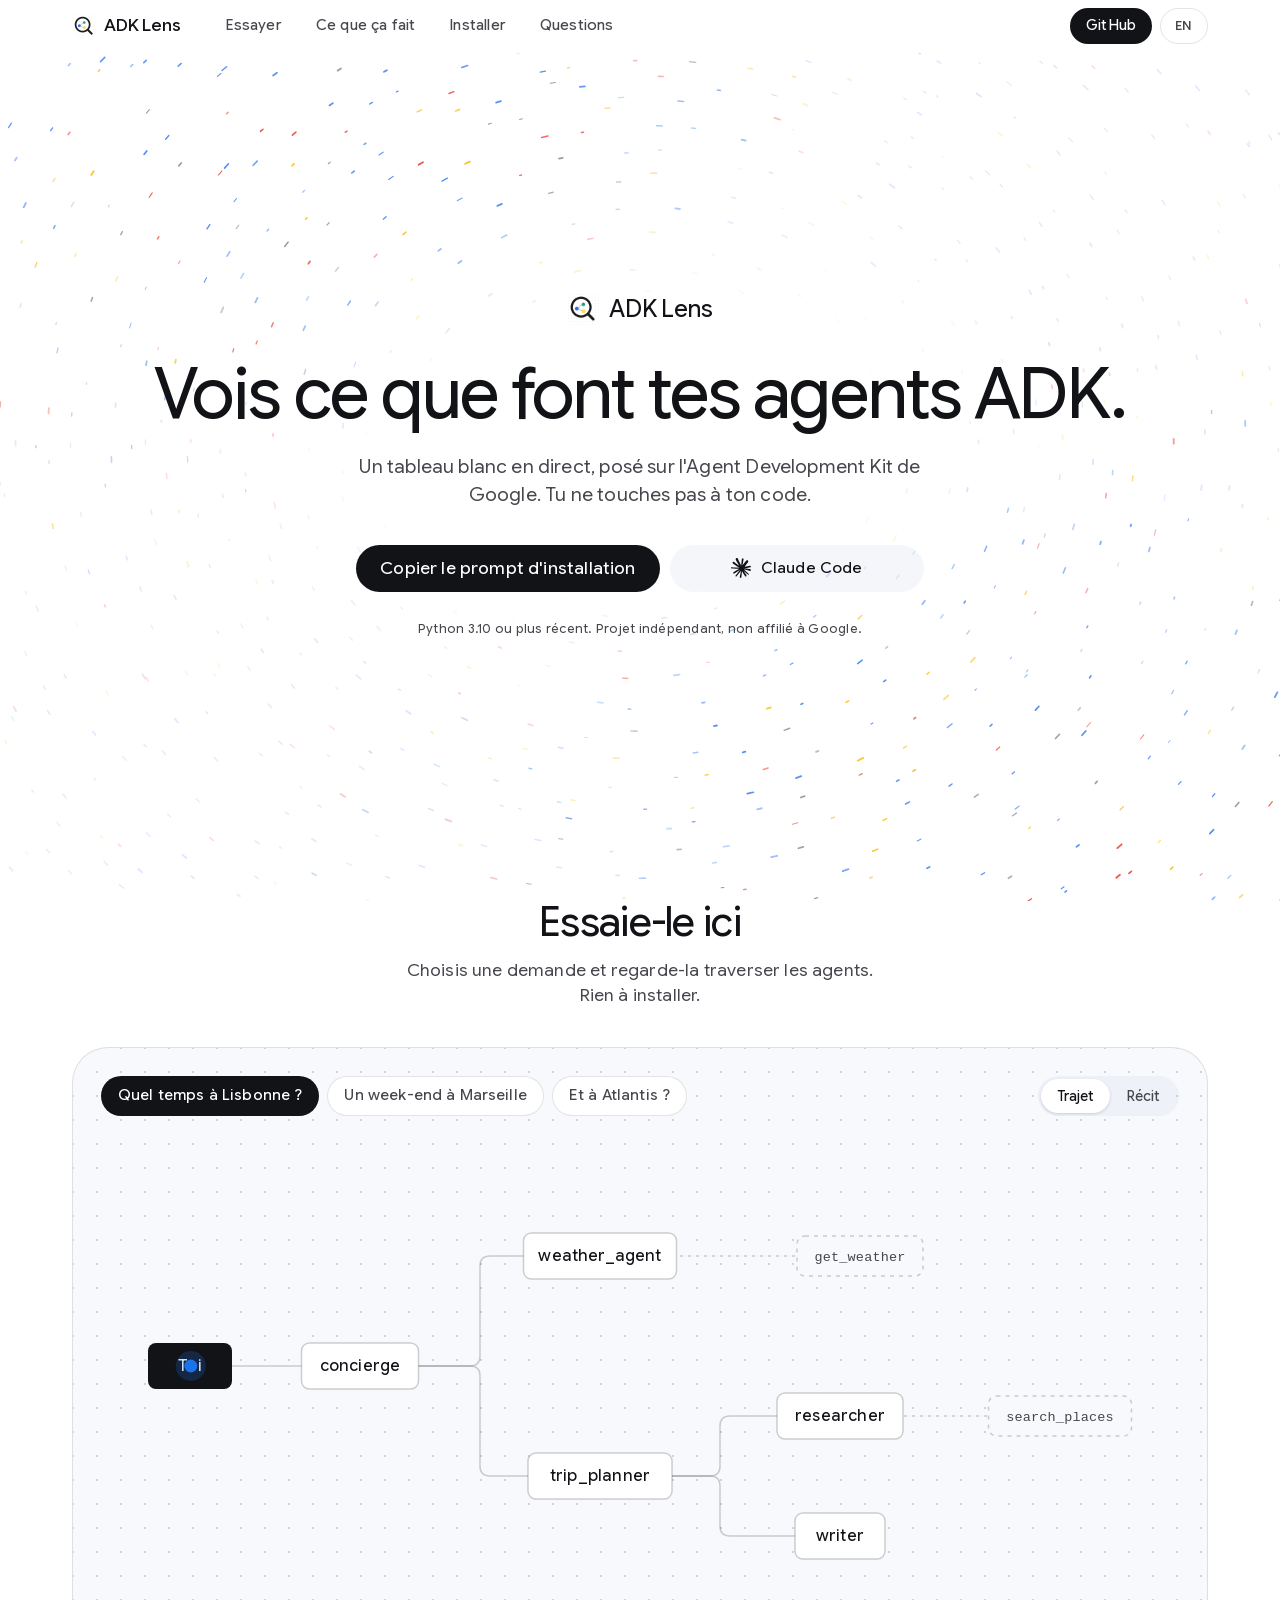
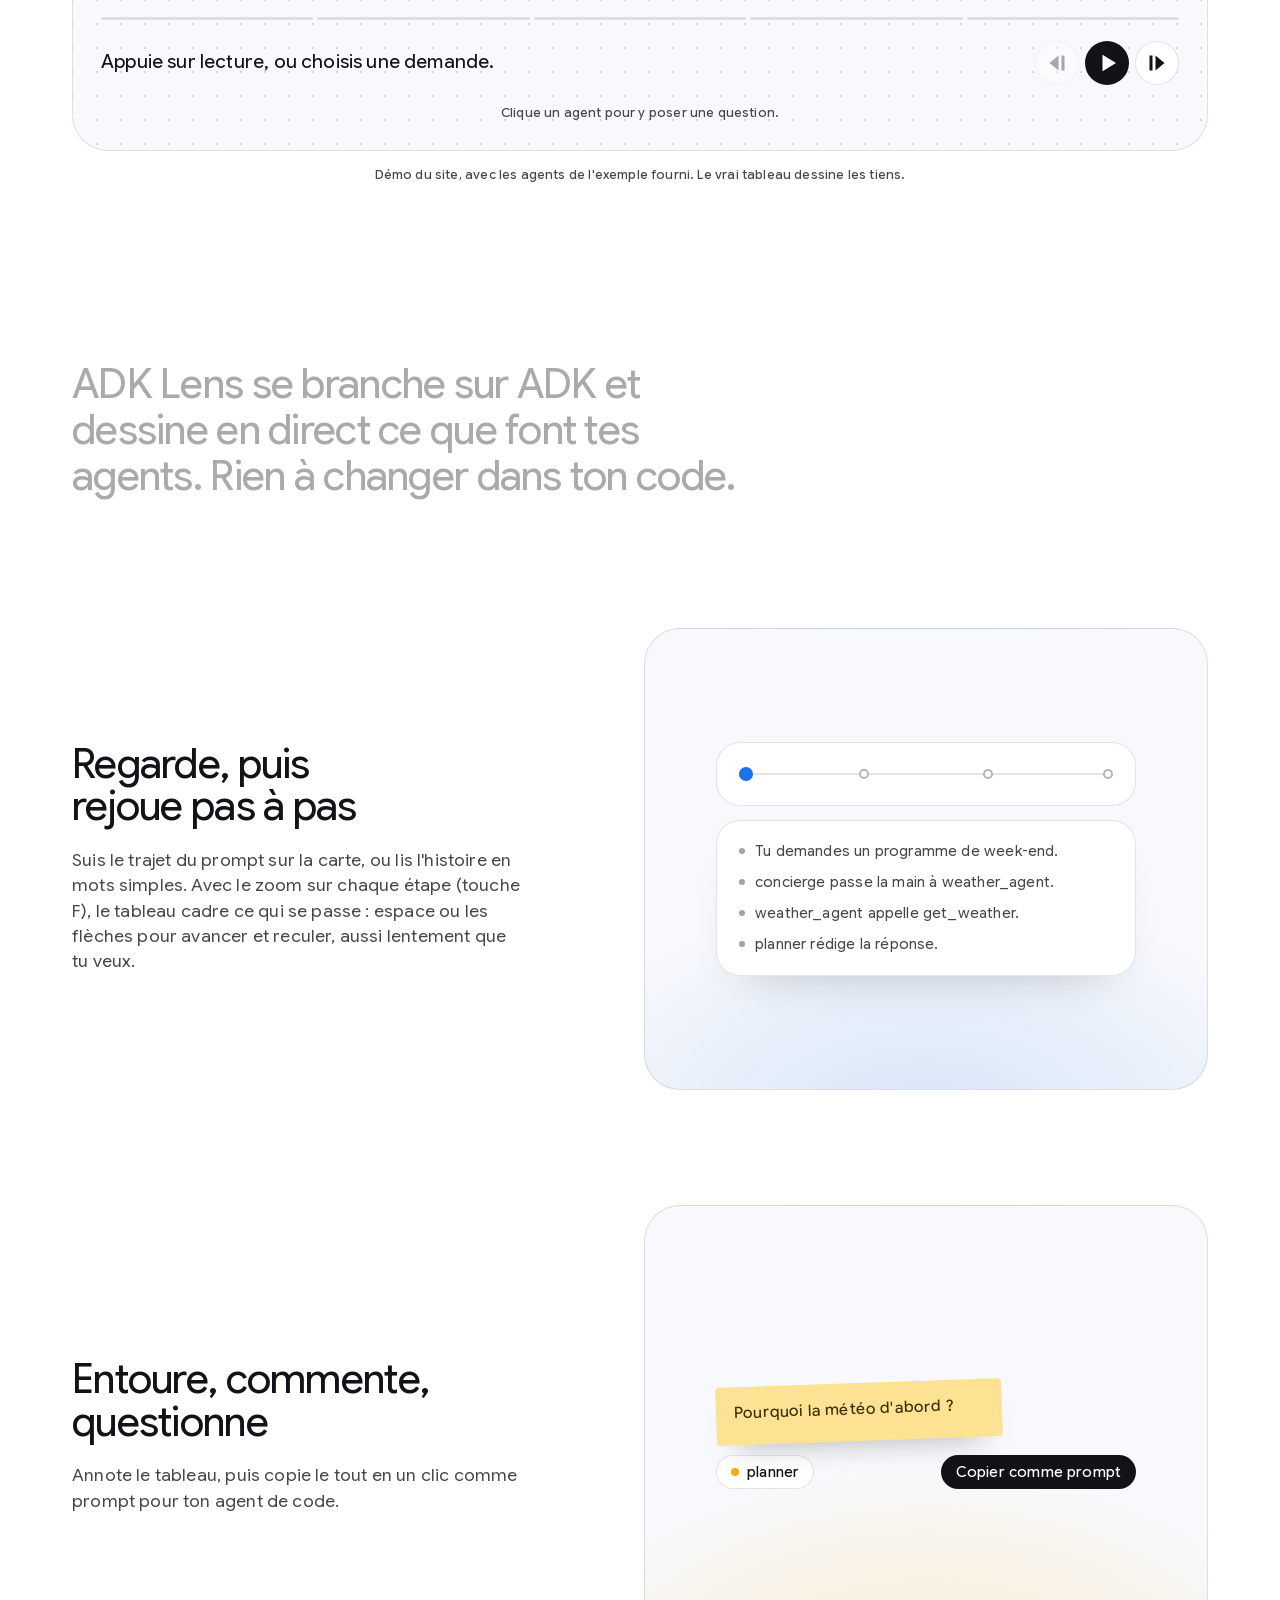
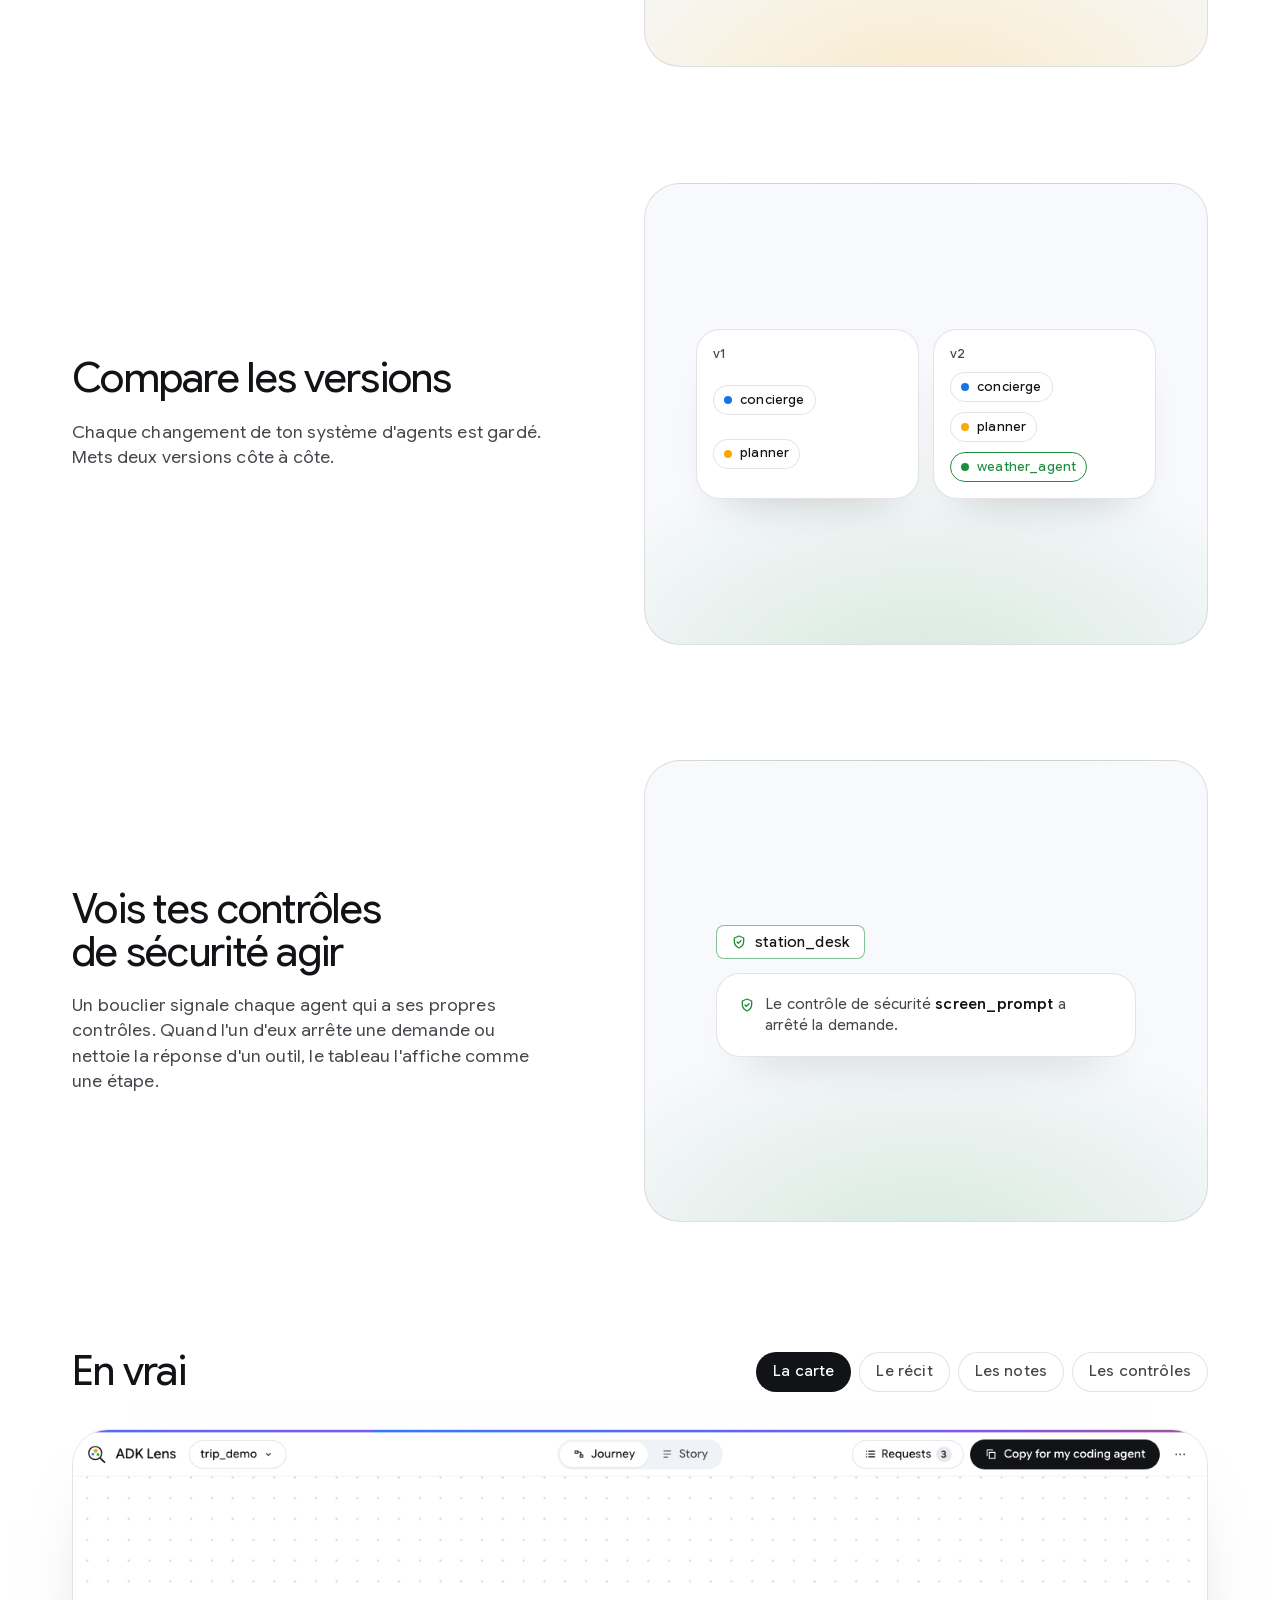
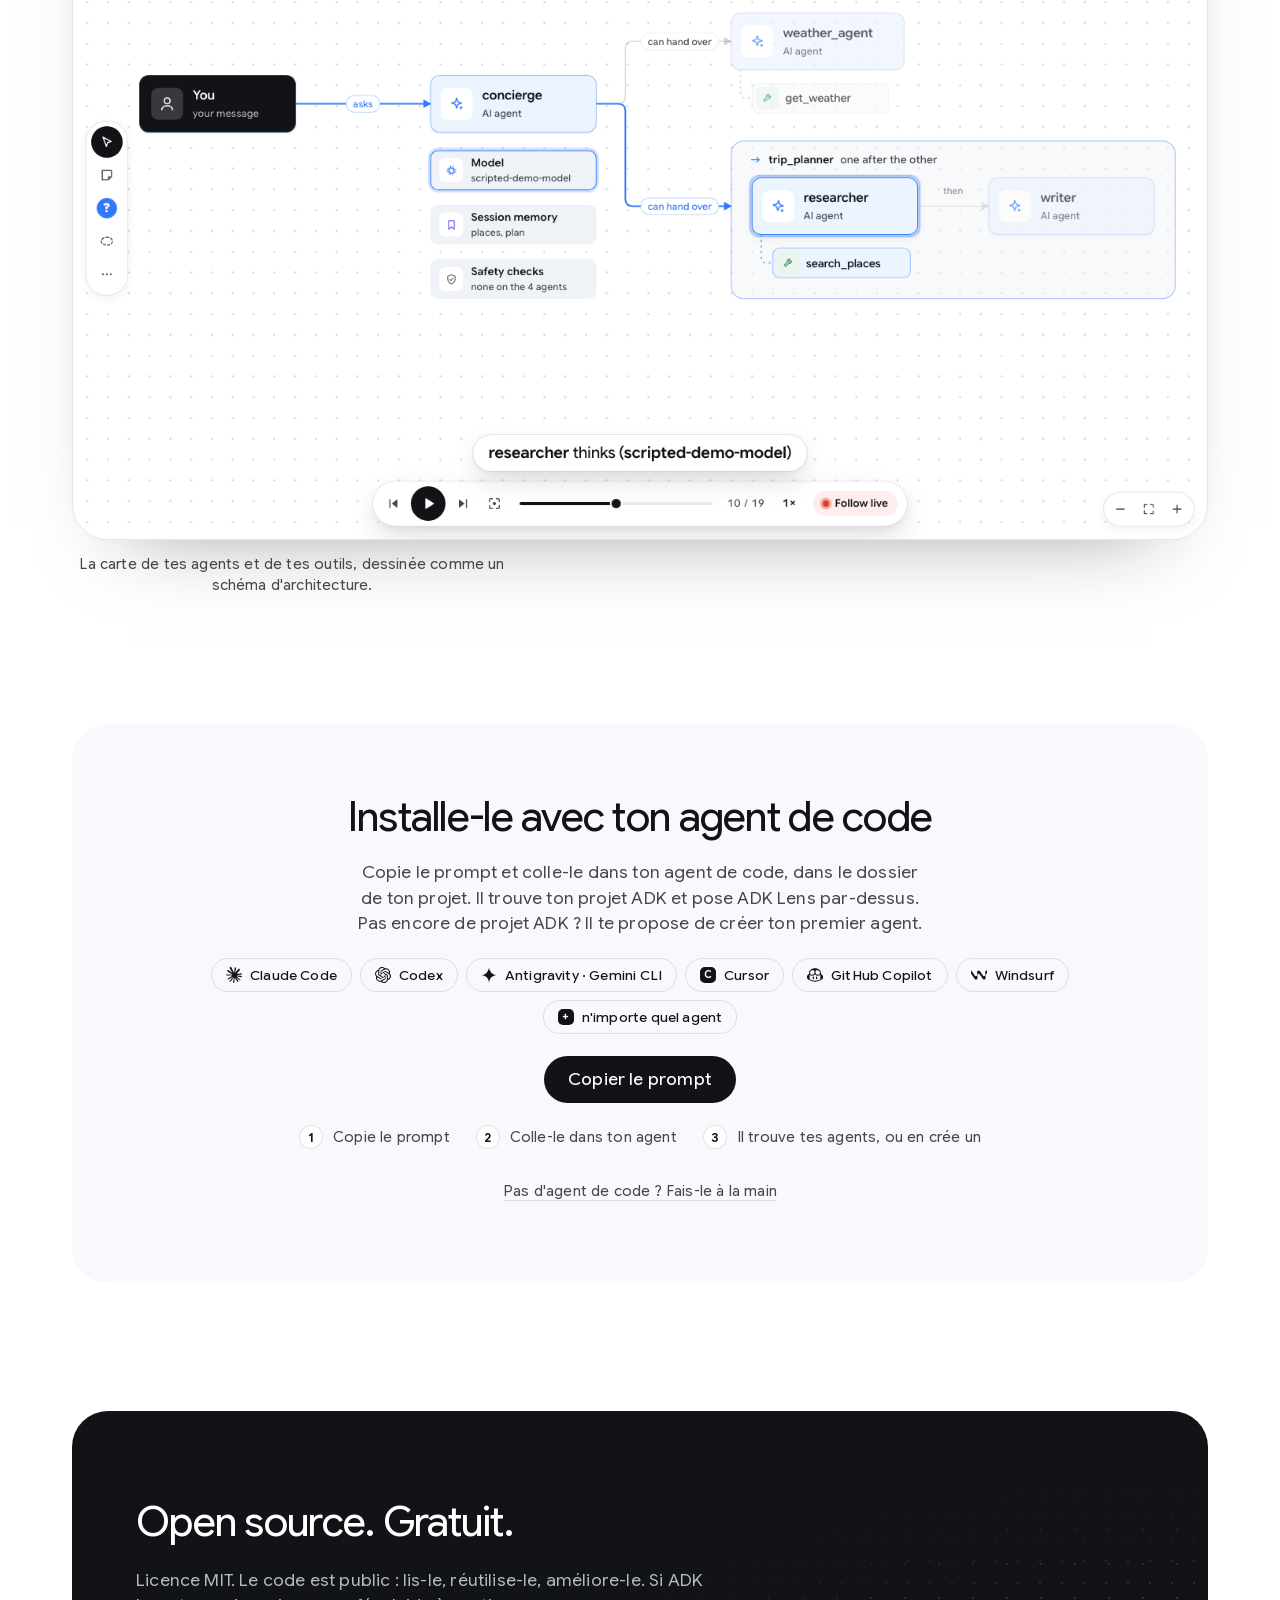
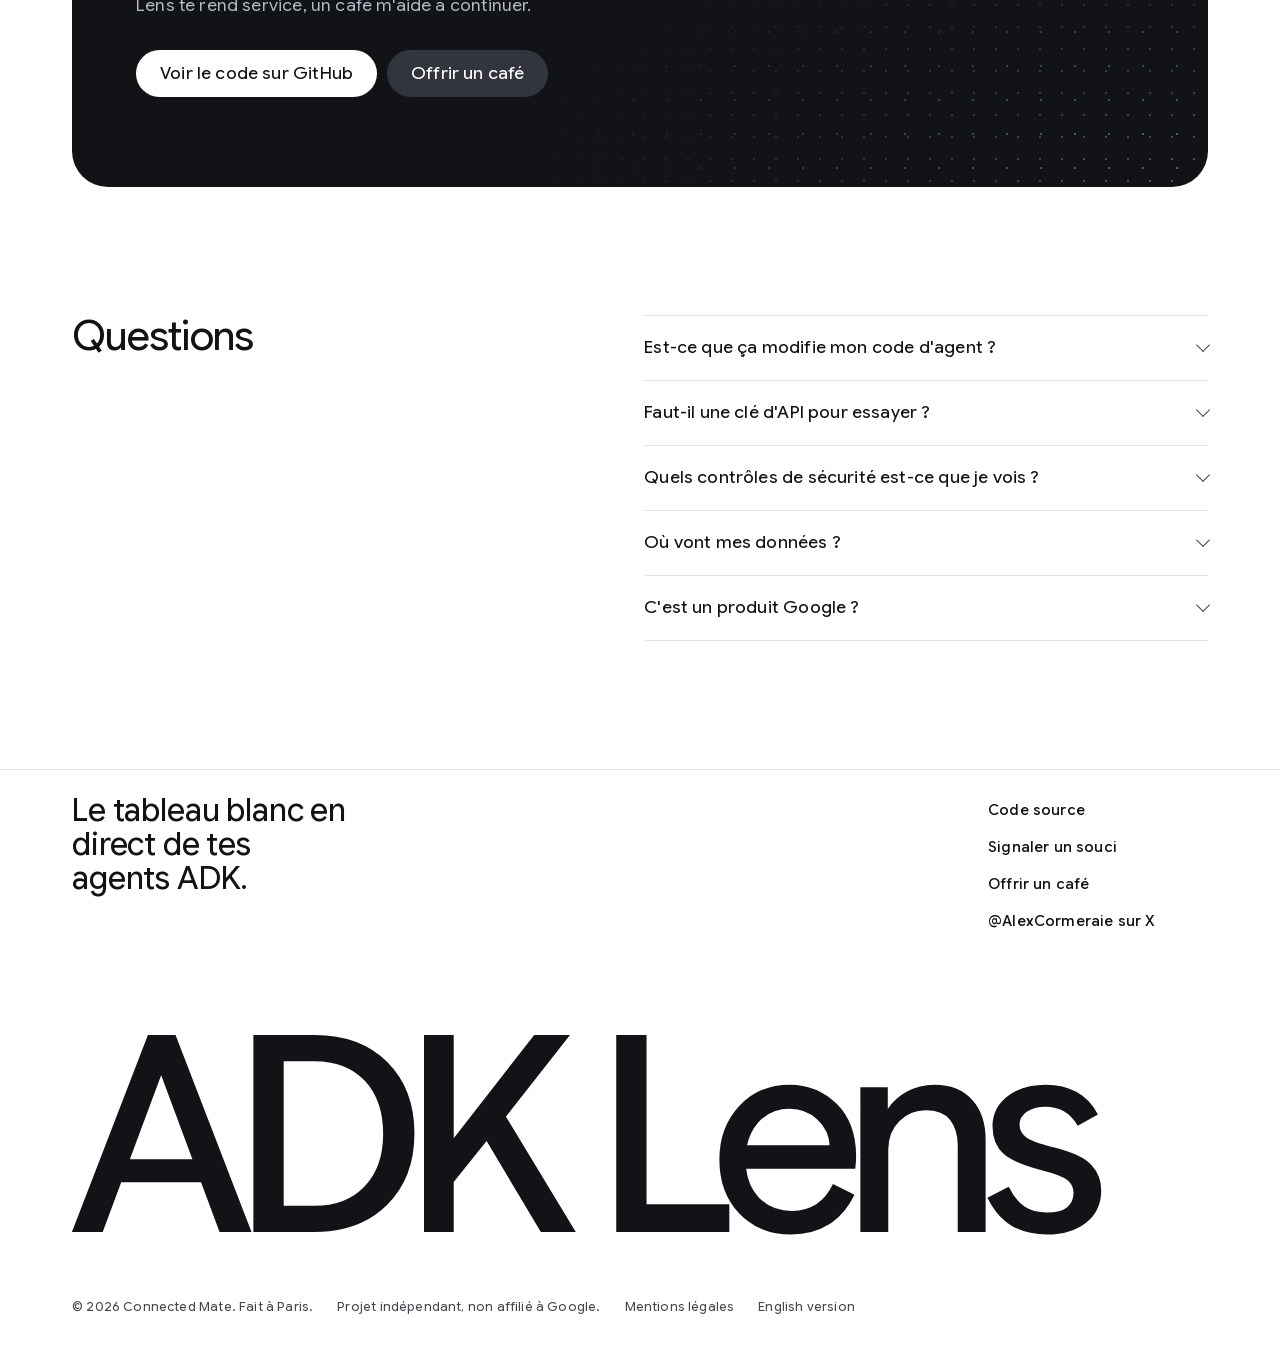
==== commit efd49a5f: "Site: straight map, step-by-step Focus, harder demo and safety checks Fresh screenshots from the rea" ====
--- a/docs/fr/index.html
+++ b/docs/fr/index.html
@@ -93,18 +93,18 @@
   <div class="stage__head"><h2 class="h2" id="try-title">Essaie-le ici</h2><p class="body">Choisis une demande et regarde-la traverser les agents. Rien à installer.</p></div>
   <div class="board zoom"><div class="board__canvas play" data-play data-lang="fr"><svg viewBox="0 0 720 440" role="img" aria-label="Illustration : un prompt passe d&#x27;un agent à l&#x27;autre sur un tableau blanc pointillé, à côté d&#x27;un post-it.">
   <path class="b-line" d="M230 224 H290"/>
-  <path class="b-line" d="M440 216 C475 216 465 116 500 116"/>
-  <path class="b-line" d="M440 232 C475 232 465 336 500 336"/>
+  <path class="b-line" d="M440 224 H462 Q470 224 470 216 V124 Q470 116 478 116 H500"/>
+  <path class="b-line" d="M440 224 H462 Q470 224 470 232 V328 Q470 336 478 336 H500"/>
   <path class="b-line" d="M595 142 V190" stroke-dasharray="2 5"/>
   <circle class="b-dot b-dot--a" r="6"/>
   <circle class="b-dot b-dot--b" r="6"/>
   <text class="b-tag" x="24" y="186">TON PROMPT</text>
-  <g class="b-node b-node--you"><rect x="20" y="198" width="210" height="52" rx="26"/><text x="125" y="230" text-anchor="middle">Prépare mon week-end</text></g>
+  <g class="b-node b-node--you"><rect x="20" y="198" width="210" height="52" rx="8"/><text x="125" y="230" text-anchor="middle">Prépare mon week-end</text></g>
   <text class="b-tag" x="294" y="186">AGENTS</text>
-  <g class="b-node"><rect x="290" y="198" width="150" height="52" rx="26"/><text x="365" y="230" text-anchor="middle">concierge</text></g>
-  <g class="b-node"><rect x="500" y="90" width="190" height="52" rx="26"/><text x="595" y="122" text-anchor="middle">weather_agent</text></g>
-  <g class="b-node b-node--tool"><rect x="520" y="190" width="150" height="44" rx="22"/><text x="595" y="217" text-anchor="middle">get_weather</text></g>
-  <g class="b-node"><rect x="500" y="310" width="140" height="52" rx="26"/><text x="570" y="342" text-anchor="middle">planner</text></g>
+  <g class="b-node"><rect x="290" y="198" width="150" height="52" rx="8"/><text x="365" y="230" text-anchor="middle">concierge</text></g>
+  <g class="b-node"><rect x="500" y="90" width="190" height="52" rx="8"/><text x="595" y="122" text-anchor="middle">weather_agent</text></g>
+  <g class="b-node b-node--tool"><rect x="520" y="190" width="150" height="44" rx="6"/><text x="595" y="217" text-anchor="middle">get_weather</text></g>
+  <g class="b-node"><rect x="500" y="310" width="140" height="52" rx="8"/><text x="570" y="342" text-anchor="middle">planner</text></g>
   <g class="b-note" transform="rotate(-3 135 350)"><rect x="50" y="306" width="170" height="92" rx="3"/><text x="68" y="344">Pourquoi la météo</text><text x="68" y="366">d&#x27;abord ?</text></g>
 </svg></div></div>
   <p class="caption">Démo du site, avec les agents de l&#x27;exemple fourni. Le vrai tableau dessine les tiens.</p>
@@ -114,7 +114,7 @@
 </section>
 <section class="wrap rows" aria-label="Ce que ça fait">
   <article class="row">
-    <div class="row__text"><h2 class="h2">Regarde, puis rejoue</h2><p class="body">Deux vues de chaque exécution : le trajet du prompt sur la carte, ou l&#x27;histoire en mots simples.</p></div>
+    <div class="row__text"><h2 class="h2">Regarde, puis rejoue pas à pas</h2><p class="body">Suis le trajet du prompt sur la carte, ou lis l&#x27;histoire en mots simples. Avec le zoom sur chaque étape (touche F), le tableau cadre ce qui se passe : espace ou les flèches pour avancer et reculer, aussi lentement que tu veux.</p></div>
     <div class="card card--a zoom" aria-hidden="true"><div class="card__in"><div class="sheet"><div class="track"><b></b><b></b><b></b><b></b><u></u></div></div><div class="sheet"><ul class="story"><li>Tu demandes un programme de week-end.</li><li>concierge passe la main à weather_agent.</li><li>weather_agent appelle get_weather.</li><li>planner rédige la réponse.</li></ul></div></div></div>
   </article>
   <article class="row">
@@ -125,13 +125,18 @@
     <div class="row__text"><h2 class="h2">Compare les versions</h2><p class="body">Chaque changement de ton système d&#x27;agents est gardé. Mets deux versions côte à côte.</p></div>
     <div class="card card--c zoom" aria-hidden="true"><div class="versions"><div class="sheet"><span class="caption">v1</span><span class="chip"><i></i>concierge</span><span class="chip chip--amber"><i></i>planner</span></div><div class="sheet"><span class="caption">v2</span><span class="chip"><i></i>concierge</span><span class="chip chip--amber"><i></i>planner</span><span class="chip chip--green chip--new"><i></i>weather_agent</span></div></div></div>
   </article>
+  <article class="row">
+    <div class="row__text"><h2 class="h2">Vois tes contrôles de sécurité agir</h2><p class="body">Un bouclier signale chaque agent qui a ses propres contrôles. Quand l&#x27;un d&#x27;eux arrête une demande ou nettoie la réponse d&#x27;un outil, le tableau l&#x27;affiche comme une étape.</p></div>
+    <div class="card card--d zoom" aria-hidden="true"><div class="card__in"><span class="chip chip--shield"><svg viewBox="0 0 24 24" width="16" height="16" fill="none" stroke="currentColor" stroke-width="2" stroke-linecap="round" stroke-linejoin="round" aria-hidden="true"><path d="M12 3l7 3v5c0 4.6-2.9 8.3-7 10-4.1-1.7-7-5.4-7-10V6l7-3Z"/><path d="m9 12 2 2 4-4"/></svg>station_desk</span><div class="sheet"><p class="check"><svg viewBox="0 0 24 24" width="16" height="16" fill="none" stroke="currentColor" stroke-width="2" stroke-linecap="round" stroke-linejoin="round" aria-hidden="true"><path d="M12 3l7 3v5c0 4.6-2.9 8.3-7 10-4.1-1.7-7-5.4-7-10V6l7-3Z"/><path d="m9 12 2 2 4-4"/></svg><span>Le contrôle de sécurité <b>screen_prompt</b> a arrêté la demande.</span></p></div></div></div>
+  </article>
 </section>
 <section class="wrap shots" id="shots" data-shots hidden aria-labelledby="shots-title">
   <div class="shots__head"><h2 class="h2" id="shots-title">En vrai</h2><div class="shots__tabs" role="group" aria-label="Captures d&#x27;écran" data-shot-tabs></div></div>
   <div class="shots__frame zoom">
-    <figure class="shot" data-shot="../assets/shot-map.png" data-alt="Capture d&#x27;ADK Lens : la carte des agents et des outils." data-tab="La carte" hidden><figcaption class="small body">La carte de tes agents et de tes outils.</figcaption></figure>
+    <figure class="shot" data-shot="../assets/shot-map.png" data-alt="Capture d&#x27;ADK Lens : la carte des agents et des outils, en blocs droits et flèches à angle droit." data-tab="La carte" hidden><figcaption class="small body">La carte de tes agents et de tes outils, dessinée comme un schéma d&#x27;architecture.</figcaption></figure>
     <figure class="shot" data-shot="../assets/shot-linear.png" data-alt="Capture d&#x27;ADK Lens : la vue Récit d&#x27;une exécution." data-tab="Le récit" hidden><figcaption class="small body">Une exécution, racontée en mots simples.</figcaption></figure>
     <figure class="shot" data-shot="../assets/shot-notes.png" data-alt="Capture d&#x27;ADK Lens : des notes sur le tableau." data-tab="Les notes" hidden><figcaption class="small body">Tes notes, prêtes à copier comme prompt.</figcaption></figure>
+    <figure class="shot" data-shot="../assets/shot-checks.png" data-alt="Capture d&#x27;ADK Lens : dans la démo corsée, un contrôle de sécurité a arrêté une demande et le tableau l&#x27;affiche comme une étape." data-tab="Les contrôles" hidden><figcaption class="small body">Un contrôle de sécurité arrête une demande, et tu le vois.</figcaption></figure>
   </div>
 </section>
 <section class="wrap setup" id="agent" aria-labelledby="agent-title">
@@ -141,7 +146,7 @@
     <ul class="agents" role="list"><li><svg viewBox="0 0 24 24" width="20" height="20" fill="currentColor" aria-hidden="true" focusable="false"><path d="m4.7144 15.9555 4.7174-2.6471.079-.2307-.079-.1275h-.2307l-.7893-.0486-2.6956-.0729-2.3375-.0971-2.2646-.1214-.5707-.1215-.5343-.7042.0546-.3522.4797-.3218.686.0608 1.5179.1032 2.2767.1578 1.6514.0972 2.4468.255h.3886l.0546-.1579-.1336-.0971-.1032-.0972L6.973 9.8356l-2.55-1.6879-1.3356-.9714-.7225-.4918-.3643-.4614-.1578-1.0078.6557-.7225.8803.0607.2246.0607.8925.686 1.9064 1.4754 2.4893 1.8336.3643.3035.1457-.1032.0182-.0728-.164-.2733-1.3539-2.4467-1.445-2.4893-.6435-1.032-.17-.6194c-.0607-.255-.1032-.4674-.1032-.7285L6.287.1335 6.6997 0l.9957.1336.419.3642.6192 1.4147 1.0018 2.2282 1.5543 3.0296.4553.8985.2429.8318.091.255h.1579v-.1457l.1275-1.706.2368-2.0947.2307-2.6957.0789-.7589.3764-.9107.7468-.4918.5828.2793.4797.686-.0668.4433-.2853 1.8517-.5586 2.9021-.3643 1.9429h.2125l.2429-.2429.9835-1.3053 1.6514-2.0643.7286-.8196.85-.9046.5464-.4311h1.0321l.759 1.1293-.34 1.1657-1.0625 1.3478-.8804 1.1414-1.2628 1.7-.7893 1.36.0729.1093.1882-.0183 2.8535-.607 1.5421-.2794 1.8396-.3157.8318.3886.091.3946-.3278.8075-1.967.4857-2.3072.4614-3.4364.8136-.0425.0304.0486.0607 1.5482.1457.6618.0364h1.621l3.0175.2247.7892.522.4736.6376-.079.4857-1.2142.6193-1.6393-.3886-3.825-.9107-1.3113-.3279h-.1822v.1093l1.0929 1.0686 2.0035 1.8092 2.5075 2.3314.1275.5768-.3218.4554-.34-.0486-2.2039-1.6575-.85-.7468-1.9246-1.621h-.1275v.17l.4432.6496 2.3436 3.5214.1214 1.0807-.17.3521-.6071.2125-.6679-.1214-1.3721-1.9246L14.38 17.959l-1.1414-1.9428-.1397.079-.674 7.2552-.3156.3703-.7286.2793-.6071-.4614-.3218-.7468.3218-1.4753.3886-1.9246.3157-1.53.2853-1.9004.17-.6314-.0121-.0425-.1397.0182-1.4328 1.9672-2.1796 2.9446-1.7243 1.8456-.4128.164-.7164-.3704.0667-.6618.4008-.5889 2.386-3.0357 1.4389-1.882.929-1.0868-.0062-.1579h-.0546l-6.3385 4.1164-1.1293.1457-.4857-.4554.0608-.7467.2307-.2429 1.9064-1.3114Z"/></svg>Claude Code</li><li><svg viewBox="0 0 24 24" width="20" height="20" fill="currentColor" aria-hidden="true" focusable="false"><path d="M22.2819 9.8211a5.9847 5.9847 0 0 0-.5157-4.9108 6.0462 6.0462 0 0 0-6.5098-2.9A6.0651 6.0651 0 0 0 4.9807 4.1818a5.9847 5.9847 0 0 0-3.9977 2.9 6.0462 6.0462 0 0 0 .7427 7.0966 5.98 5.98 0 0 0 .511 4.9107 6.051 6.051 0 0 0 6.5146 2.9001A5.9847 5.9847 0 0 0 13.2599 24a6.0557 6.0557 0 0 0 5.7718-4.2058 5.9894 5.9894 0 0 0 3.9977-2.9001 6.0557 6.0557 0 0 0-.7475-7.0729zm-9.022 12.6081a4.4755 4.4755 0 0 1-2.8764-1.0408l.1419-.0804 4.7783-2.7582a.7948.7948 0 0 0 .3927-.6813v-6.7369l2.02 1.1686a.071.071 0 0 1 .038.052v5.5826a4.504 4.504 0 0 1-4.4945 4.4944zm-9.6607-4.1254a4.4708 4.4708 0 0 1-.5346-3.0137l.142.0852 4.783 2.7582a.7712.7712 0 0 0 .7806 0l5.8428-3.3685v2.3324a.0804.0804 0 0 1-.0332.0615L9.74 19.9502a4.4992 4.4992 0 0 1-6.1408-1.6464zM2.3408 7.8956a4.485 4.485 0 0 1 2.3655-1.9728V11.6a.7664.7664 0 0 0 .3879.6765l5.8144 3.3543-2.0201 1.1685a.0757.0757 0 0 1-.071 0l-4.8303-2.7865A4.504 4.504 0 0 1 2.3408 7.872zm16.5963 3.8558L13.1038 8.364 15.1192 7.2a.0757.0757 0 0 1 .071 0l4.8303 2.7913a4.4944 4.4944 0 0 1-.6765 8.1042v-5.6772a.79.79 0 0 0-.407-.667zm2.0107-3.0231l-.142-.0852-4.7735-2.7818a.7759.7759 0 0 0-.7854 0L9.409 9.2297V6.8974a.0662.0662 0 0 1 .0284-.0615l4.8303-2.7866a4.4992 4.4992 0 0 1 6.6802 4.66zM8.3065 12.863l-2.02-1.1638a.0804.0804 0 0 1-.038-.0567V6.0742a4.4992 4.4992 0 0 1 7.3757-3.4537l-.142.0805L8.704 5.459a.7948.7948 0 0 0-.3927.6813zm1.0976-2.3654l2.602-1.4998 2.6069 1.4998v2.9994l-2.5974 1.4997-2.6067-1.4997Z"/></svg>Codex</li><li><svg viewBox="0 0 24 24" width="20" height="20" fill="currentColor" aria-hidden="true" focusable="false"><path d="M11.04 19.32Q12 21.51 12 24q0-2.49.93-4.68.96-2.19 2.58-3.81t3.81-2.55Q21.51 12 24 12q-2.49 0-4.68-.93a12.3 12.3 0 0 1-3.81-2.58 12.3 12.3 0 0 1-2.58-3.81Q12 2.49 12 0q0 2.49-.96 4.68-.93 2.19-2.55 3.81a12.3 12.3 0 0 1-3.81 2.58Q2.49 12 0 12q2.49 0 4.68.96 2.19.93 3.81 2.55t2.55 3.81"/></svg>Antigravity · Gemini CLI</li><li><span class="mono-chip" aria-hidden="true">C</span>Cursor</li><li><svg viewBox="0 0 24 24" width="20" height="20" fill="currentColor" aria-hidden="true" focusable="false"><path d="M23.922 16.997C23.061 18.492 18.063 22.02 12 22.02 5.937 22.02.939 18.492.078 16.997A.641.641 0 0 1 0 16.741v-2.869a.883.883 0 0 1 .053-.22c.372-.935 1.347-2.292 2.605-2.656.167-.429.414-1.055.644-1.517a10.098 10.098 0 0 1-.052-1.086c0-1.331.282-2.499 1.132-3.368.397-.406.89-.717 1.474-.952C7.255 2.937 9.248 1.98 11.978 1.98c2.731 0 4.767.957 6.166 2.093.584.235 1.077.546 1.474.952.85.869 1.132 2.037 1.132 3.368 0 .368-.014.733-.052 1.086.23.462.477 1.088.644 1.517 1.258.364 2.233 1.721 2.605 2.656a.841.841 0 0 1 .053.22v2.869a.641.641 0 0 1-.078.256Zm-11.75-5.992h-.344a4.359 4.359 0 0 1-.355.508c-.77.947-1.918 1.492-3.508 1.492-1.725 0-2.989-.359-3.782-1.259a2.137 2.137 0 0 1-.085-.104L4 11.746v6.585c1.435.779 4.514 2.179 8 2.179 3.486 0 6.565-1.4 8-2.179v-6.585l-.098-.104s-.033.045-.085.104c-.793.9-2.057 1.259-3.782 1.259-1.59 0-2.738-.545-3.508-1.492a4.359 4.359 0 0 1-.355-.508Zm2.328 3.25c.549 0 1 .451 1 1v2c0 .549-.451 1-1 1-.549 0-1-.451-1-1v-2c0-.549.451-1 1-1Zm-5 0c.549 0 1 .451 1 1v2c0 .549-.451 1-1 1-.549 0-1-.451-1-1v-2c0-.549.451-1 1-1Zm3.313-6.185c.136 1.057.403 1.913.878 2.497.442.544 1.134.938 2.344.938 1.573 0 2.292-.337 2.657-.751.384-.435.558-1.15.558-2.361 0-1.14-.243-1.847-.705-2.319-.477-.488-1.319-.862-2.824-1.025-1.487-.161-2.192.138-2.533.529-.269.307-.437.808-.438 1.578v.021c0 .265.021.562.063.893Zm-1.626 0c.042-.331.063-.628.063-.894v-.02c-.001-.77-.169-1.271-.438-1.578-.341-.391-1.046-.69-2.533-.529-1.505.163-2.347.537-2.824 1.025-.462.472-.705 1.179-.705 2.319 0 1.211.175 1.926.558 2.361.365.414 1.084.751 2.657.751 1.21 0 1.902-.394 2.344-.938.475-.584.742-1.44.878-2.497Z"/></svg>GitHub Copilot</li><li><svg viewBox="0 0 24 24" width="20" height="20" fill="currentColor" aria-hidden="true" focusable="false"><path d="M23.55 5.067c-1.2038-.002-2.1806.973-2.1806 2.1765v4.8676c0 .972-.8035 1.7594-1.7597 1.7594-.568 0-1.1352-.286-1.4718-.7659l-4.9713-7.1003c-.4125-.5896-1.0837-.941-1.8103-.941-1.1334 0-2.1533.9635-2.1533 2.153v4.8957c0 .972-.7969 1.7594-1.7596 1.7594-.57 0-1.1363-.286-1.4728-.7658L.4076 5.1598C.2822 4.9798 0 5.0688 0 5.2882v4.2452c0 .2147.0656.4228.1884.599l5.4748 7.8183c.3234.462.8006.8052 1.3509.9298 1.3771.313 2.6446-.747 2.6446-2.0977v-4.893c0-.972.7875-1.7593 1.7596-1.7593h.003a1.798 1.798 0 0 1 1.4718.7658l4.9723 7.0994c.4135.5905 1.05.941 1.8093.941 1.1587 0 2.1515-.9645 2.1515-2.153v-4.8948c0-.972.7875-1.7594 1.7596-1.7594h.194a.22.22 0 0 0 .2204-.2202v-4.622a.22.22 0 0 0-.2203-.2203Z"/></svg>Windsurf</li><li><span class="mono-chip" aria-hidden="true">+</span>n&#x27;importe quel agent</li></ul>
     <button class="btn btn--primary" type="button" data-copy="Mets en place ADK Lens (un tableau blanc en direct pour les agents Google ADK) dans le dossier où tu travailles en ce moment. Suis à la lettre https://github.com/Connected-Mate/adk-lens/blob/main/AGENT-SETUP.md. Cherche d&#x27;abord ici un projet qui utilise Google ADK. Si tu en trouves un, installe ADK Lens par-dessus sans modifier son code, et montre-moi mes propres agents sur le tableau. Si tu n&#x27;en trouves pas, dis-le-moi, puis propose-moi d&#x27;installer Google ADK et de créer un premier agent avec moi, et branche ADK Lens dessus. Prouve que ça marche. Ne me pose que les questions indispensables et demande-moi avant toute action sensible (mot de passe, clé d&#x27;API, droits administrateur, suppression)." data-copied="Prompt copié. Colle-le dans ton agent de code." data-fail="Ton navigateur a bloqué la copie." data-fail-link="Ouvrir le guide d&#x27;installation" data-fail-href="https://github.com/Connected-Mate/adk-lens/blob/main/AGENT-SETUP.md"><span class="is-idle">Copier le prompt</span><span class="is-done" aria-hidden="true">Prompt copié</span></button>
     <ol class="steps small"><li>Copie le prompt</li><li>Colle-le dans ton agent</li><li>Il trouve tes agents, ou en crée un</li></ol>
-    <details class="manual"><summary>Pas d&#x27;agent de code ? Fais-le à la main</summary><div class="manual__in"><div class="manual__cmd"><code>pip install &quot;git+https://github.com/Connected-Mate/adk-lens&quot;</code><code>adk-lens demo</code></div><button class="btn btn--soft btn--sm" type="button" data-copy="pip install &quot;git+https://github.com/Connected-Mate/adk-lens&quot;
+    <details class="manual"><summary>Pas d&#x27;agent de code ? Fais-le à la main</summary><div class="manual__in"><div class="manual__cmd"><code>pip install &quot;git+https://github.com/Connected-Mate/adk-lens&quot;</code><code>adk-lens demo</code></div><p class="manual__more">Envie d&#x27;un cas plus corsé ? Lance ensuite <code>adk-lens demo hard</code></p><button class="btn btn--soft btn--sm" type="button" data-copy="pip install &quot;git+https://github.com/Connected-Mate/adk-lens&quot;
 adk-lens demo" data-copied="Commandes copiées. Colle-les dans ton terminal."><span class="is-idle">Copier les deux commandes</span><span class="is-done" aria-hidden="true">Commandes copiées</span></button></div></details>
   </div>
 </section>
@@ -154,7 +159,8 @@
   <h2 class="h2" id="faq-title">Questions</h2>
   <div>
       <details class="qa"><summary>Est-ce que ça modifie mon code d&#x27;agent&nbsp;?</summary><p>Non. ADK Lens se pose par-dessus ADK. Pour l&#x27;enlever&nbsp;: adk-lens stop, adk-lens off, puis pip uninstall adk-lens.</p></details>
-      <details class="qa"><summary>Faut-il une clé d&#x27;API pour essayer&nbsp;?</summary><p>Non. adk-lens demo tourne avec un faux modèle, sans clé.</p></details>
+      <details class="qa"><summary>Faut-il une clé d&#x27;API pour essayer&nbsp;?</summary><p>Non. adk-lens demo tourne avec un faux modèle, sans clé. Envie d&#x27;un cas plus corsé&nbsp;? adk-lens demo hard joue un guichet de gare avec 15 agents, sur des données inventées.</p></details>
+      <details class="qa"><summary>Quels contrôles de sécurité est-ce que je vois&nbsp;?</summary><p>Ceux que tes agents portent eux-mêmes, sous forme de callbacks ADK. Tu vois quand l&#x27;un d&#x27;eux arrête une demande ou modifie la réponse d&#x27;un outil. Une limite&nbsp;: un contrôle qui bloque un outil avant son appel ne se voit pas.</p></details>
       <details class="qa"><summary>Où vont mes données&nbsp;?</summary><p>Nulle part&nbsp;: le tableau tourne sur ta machine, à l&#x27;adresse 127.0.0.1:4790. Ce site n&#x27;a ni cookie ni traceur.</p></details>
       <details class="qa"><summary>C&#x27;est un produit Google&nbsp;?</summary><p>Non. C&#x27;est un projet indépendant, sous licence MIT. «&nbsp;ADK&nbsp;» désigne simplement l&#x27;outil avec lequel il fonctionne.</p></details>
   </div>
--- a/docs/lens.css
+++ b/docs/lens.css
@@ -282,6 +282,11 @@
 .versions .sheet { padding: 16px; display: grid; gap: 10px; justify-items: start; }
 .versions .chip { height: 30px; padding: 0 10px; font-size: 12.5px; max-width: 100%; }
 .chip--new { border-color: var(--green); color: var(--green); }
+.card--d { background: radial-gradient(120% 90% at 50% 110%, color-mix(in srgb, var(--green) 16%, transparent), transparent 60%), var(--surface); }
+.chip--shield { justify-self: start; border-radius: 8px; border-color: color-mix(in srgb, var(--green) 55%, transparent); }
+.chip--shield svg, .check svg { flex: none; color: var(--green); }
+.check { display: flex; gap: 10px; align-items: flex-start; font-size: 14.5px; line-height: 1.45; color: var(--ink-2); }
+.check svg { margin-top: 3px; } .check b { font-weight: 550; color: var(--ink); }
 
 /* real screenshots: one frame, one tab per picture; shown only when the files exist */
 .shots { display: grid; gap: clamp(20px, 3vw, 36px); padding-bottom: clamp(72px, 10vw, 140px); }
@@ -314,6 +319,7 @@
 .manual__cmd { width: 100%; display: grid; gap: 6px; padding: 16px 20px; border-radius: var(--r-lg); background: var(--bg); border: 1px solid var(--line); text-align: left; }
 .manual__cmd code { font: 400 13.5px/1.5 var(--mono); color: var(--ink); overflow-wrap: anywhere; }
 .manual__cmd code::before { content: "$ "; color: var(--ink-2); }
+.manual__more { text-align: center; } .manual__more code { font: 400 13.5px/1.5 var(--mono); color: var(--ink); white-space: nowrap; }
 
 /* open source + coffee: the dark block */
 .night { margin-inline: var(--m); padding: clamp(40px, 7vw, 96px) clamp(24px, 5vw, 72px); border-radius: var(--r-xl); background-color: var(--night); color: #fff; display: grid; gap: 24px; position: relative; overflow: hidden; isolation: isolate; }
@@ -385,8 +391,8 @@
 
   /* board: one dot follows the prompt */
   .b-dot { offset-rotate: 0deg; animation: travel 7s cubic-bezier(.45, .05, .35, 1) infinite; }
-  .b-dot--a { offset-path: path("M230 224 L290 224 L440 216 C475 216 465 116 500 116 L595 116 L595 190"); }
-  .b-dot--b { offset-path: path("M230 224 L290 224 L440 232 C475 232 465 336 500 336"); animation-delay: 3.5s; }
+  .b-dot--a { offset-path: path("M230 224 H462 Q470 224 470 216 V124 Q470 116 478 116 H595 V190"); }
+  .b-dot--b { offset-path: path("M230 224 H462 Q470 224 470 232 V328 Q470 336 478 336 H500"); animation-delay: 3.5s; }
   @keyframes travel { 0% { offset-distance: 0%; opacity: 0; } 5% { opacity: 1; } 42% { opacity: 1; } 50%, 100% { offset-distance: 100%; opacity: 0; } }
 
   /* playable board: the active agent breathes, the dot glows */
@@ -413,6 +419,9 @@
   .chip--btn { animation: press 5s var(--ease) infinite; }
   @keyframes press { 0%, 70%, 100% { transform: scale(1); } 76% { transform: scale(.94); } 84% { transform: scale(1); } }
   .chip--new { animation: appear 5s var(--ease) infinite; }
+  .chip--shield { animation: guard 5s var(--ease) infinite; }
+  @keyframes guard { 0%, 20%, 100% { box-shadow: 0 0 0 0 transparent; } 30%, 80% { box-shadow: 0 0 0 5px color-mix(in srgb, var(--green) 22%, transparent); } }
+  .card--d .sheet { animation: appear 5s var(--ease) infinite; }
   @keyframes appear { 0%, 18% { opacity: 0; transform: scale(.9); } 30%, 92% { opacity: 1; transform: none; } 100% { opacity: 0; transform: scale(.9); } }
 
   /* scroll: visuals zoom into place; text is never hidden */
@@ -434,7 +443,7 @@
 @media (prefers-reduced-motion: reduce) {
   html { scroll-behavior: auto; }
   *, *::before, *::after { transition-duration: .01ms !important; }
-  .b-dot--a { offset-path: path("M230 224 L290 224 L440 216 C475 216 465 116 500 116 L595 116 L595 190"); offset-distance: 58%; offset-rotate: 0deg; }
+  .b-dot--a { offset-path: path("M230 224 H462 Q470 224 470 216 V124 Q470 116 478 116 H595 V190"); offset-distance: 58%; offset-rotate: 0deg; }
   .b-dot--b { display: none; }
   .rot { height: auto; padding: 10px 18px; border-radius: var(--r-lg); max-width: 100%; }
   .rot__list { flex-direction: row; flex-wrap: wrap; justify-content: center; gap: 2px 18px; }
